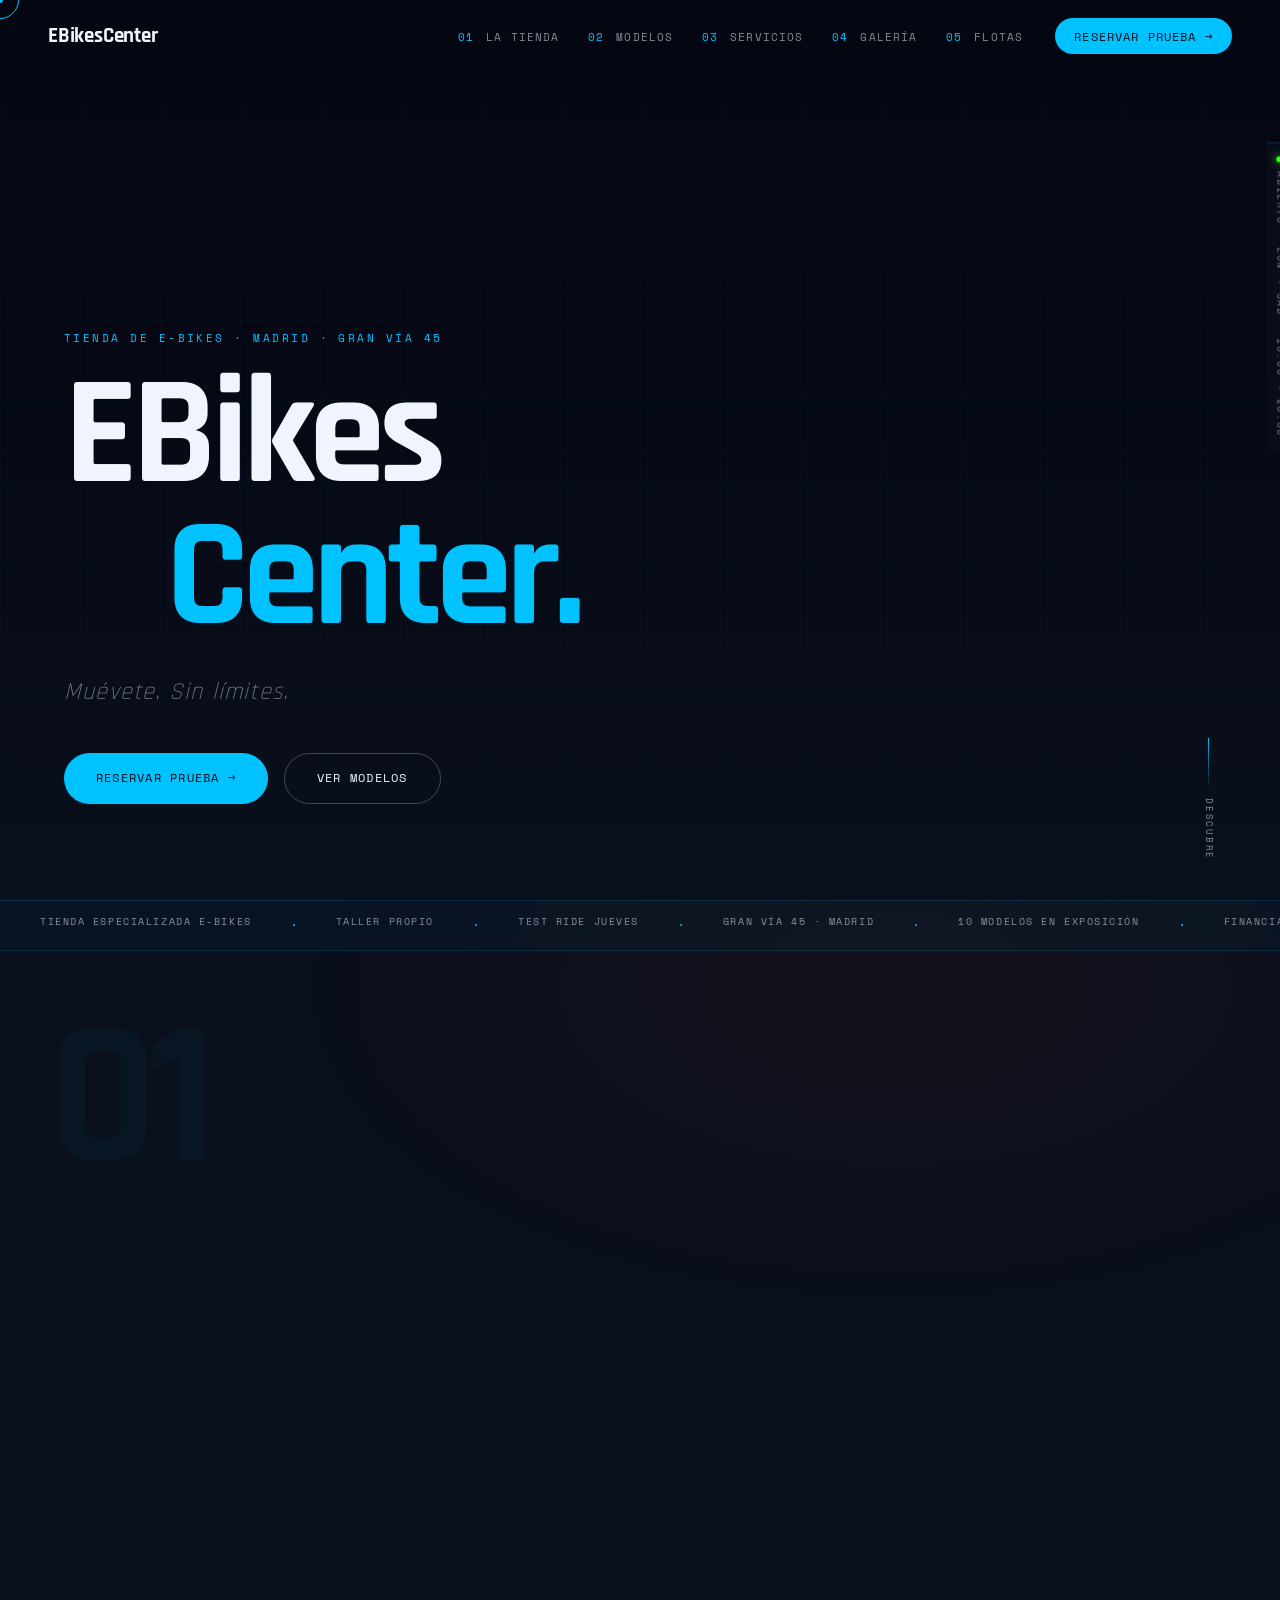
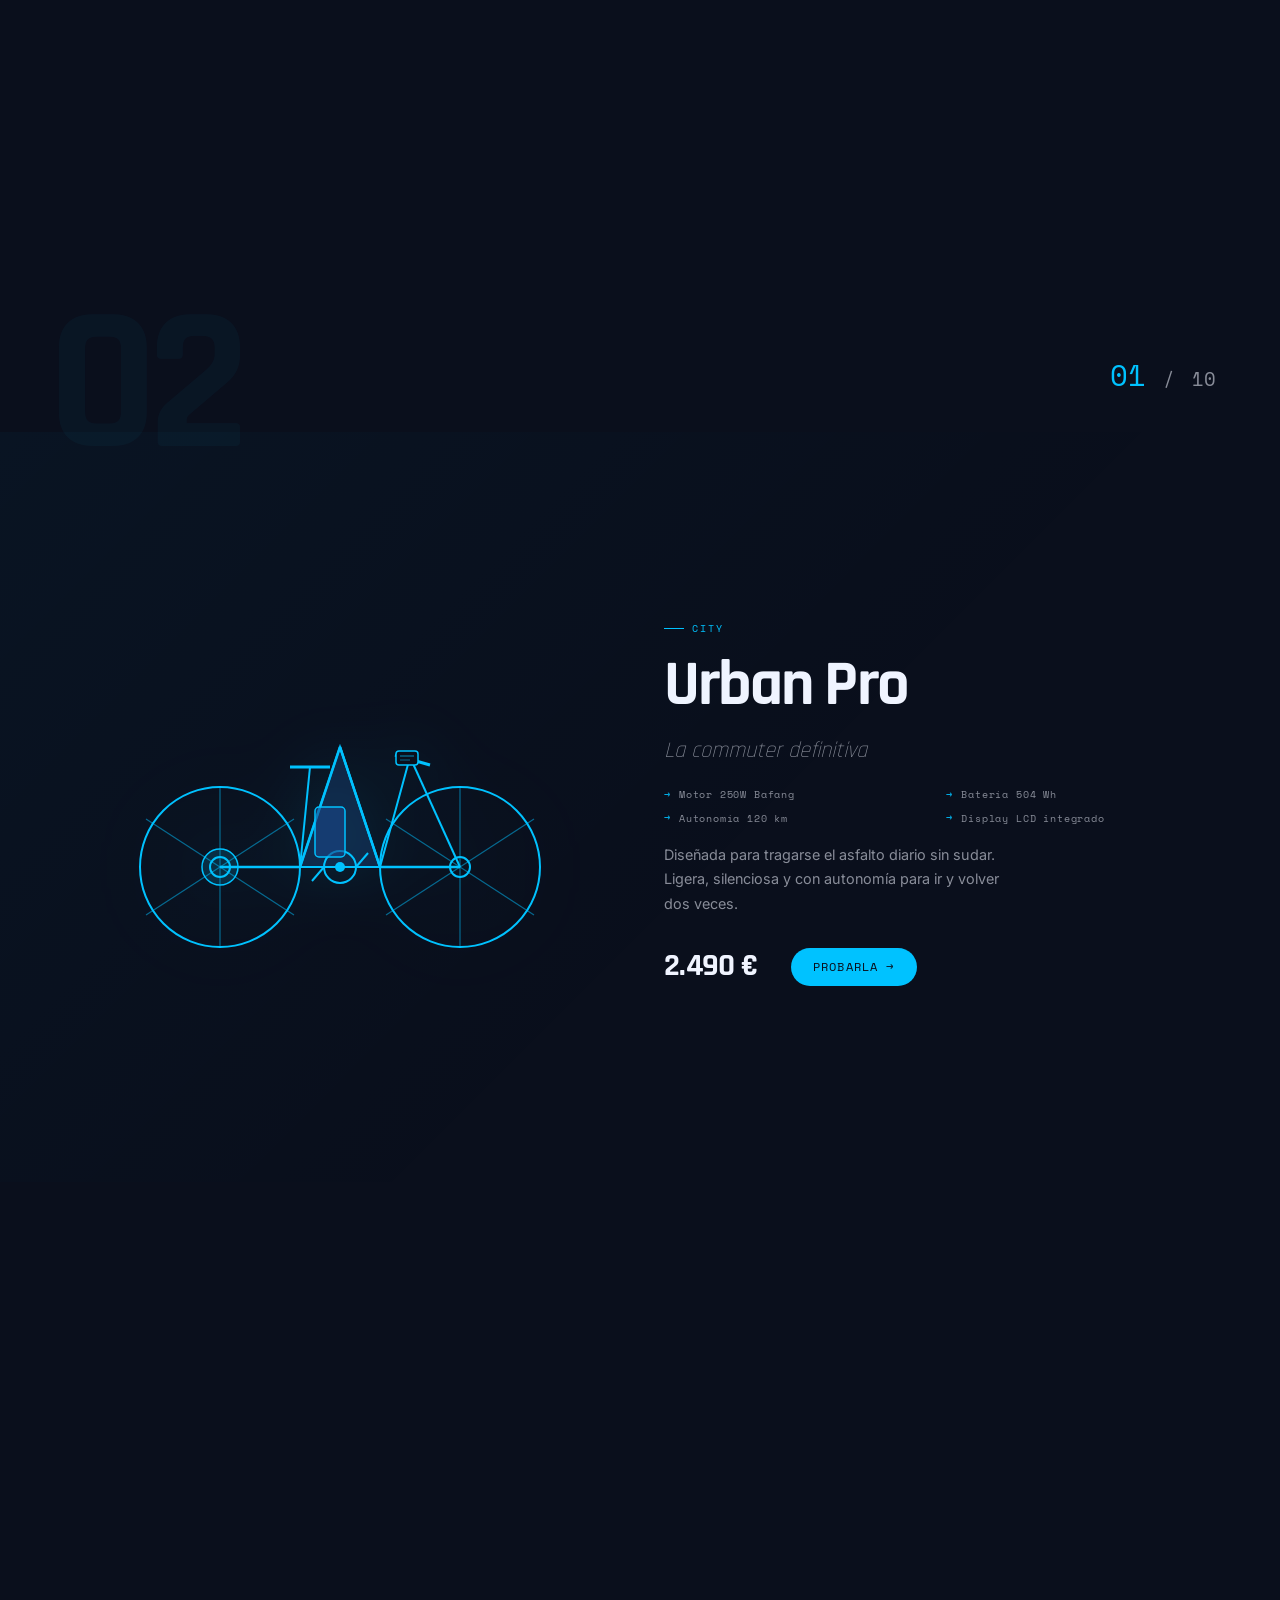
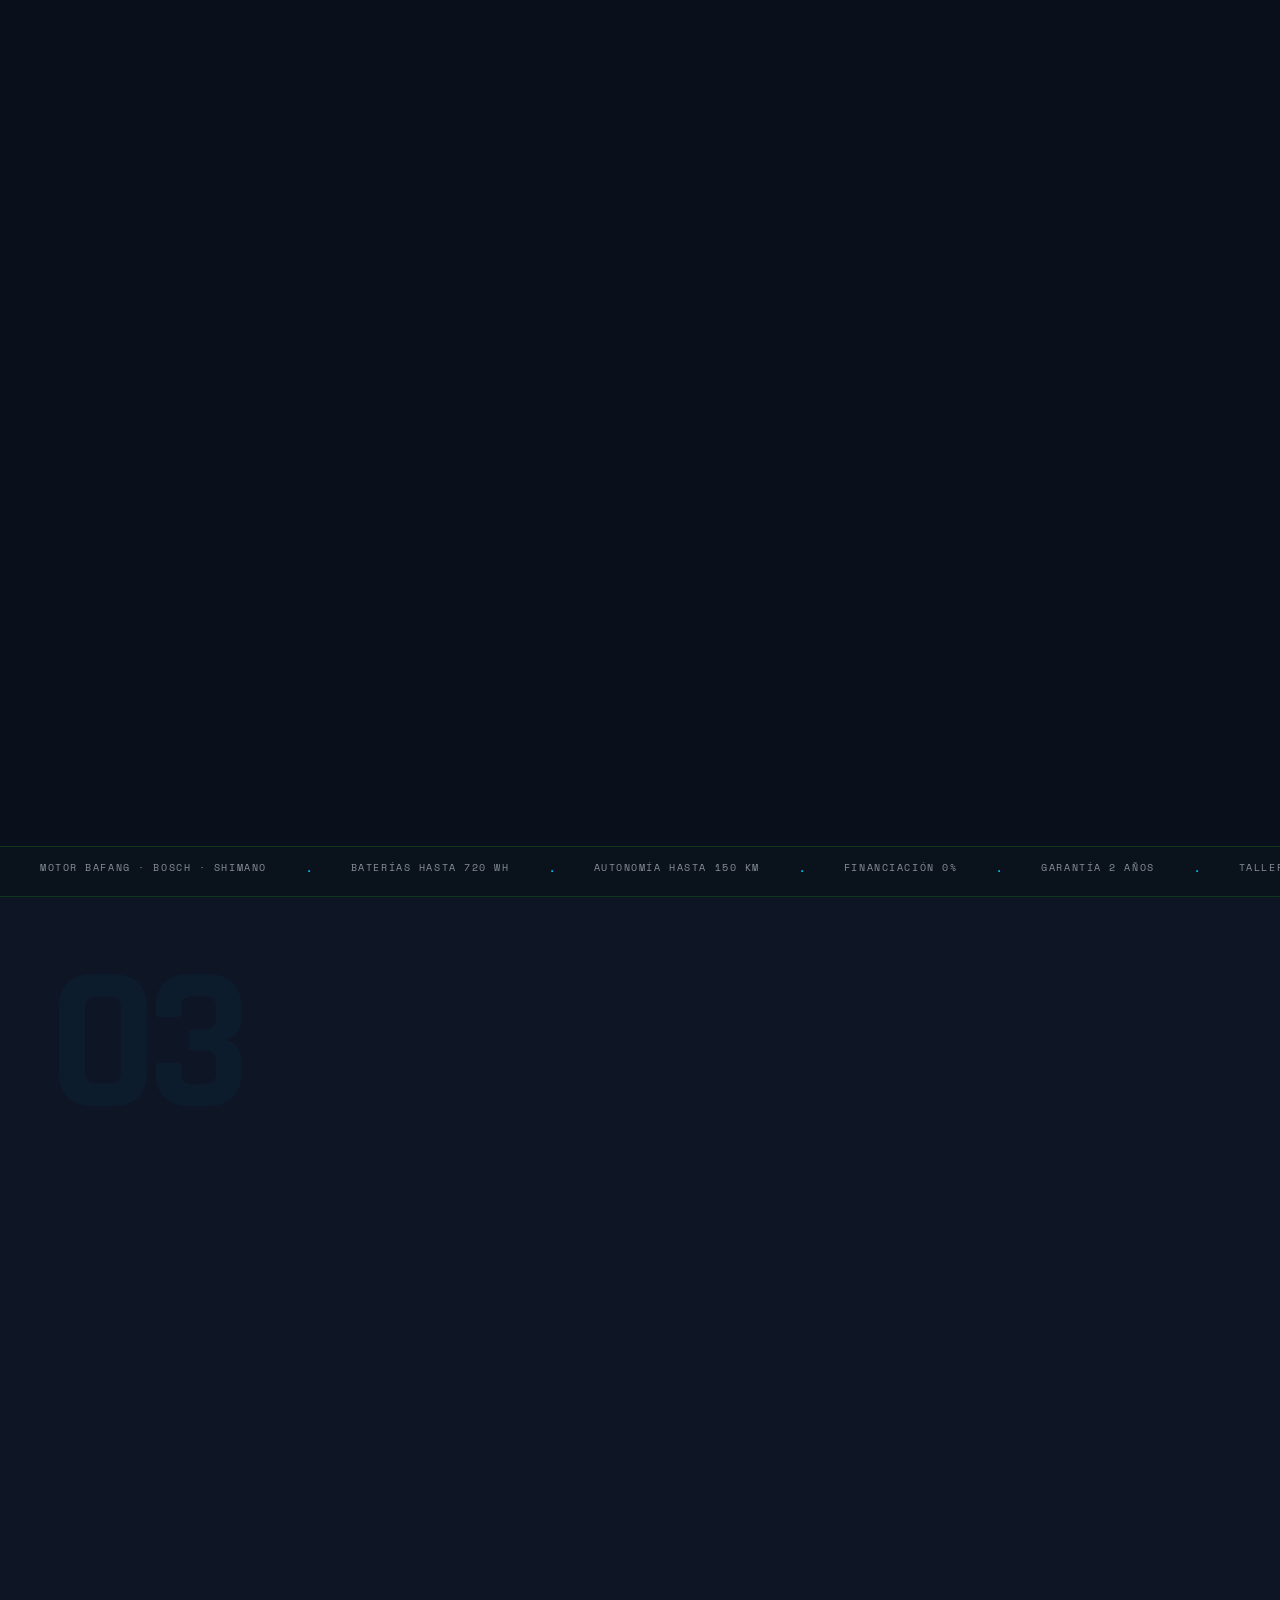
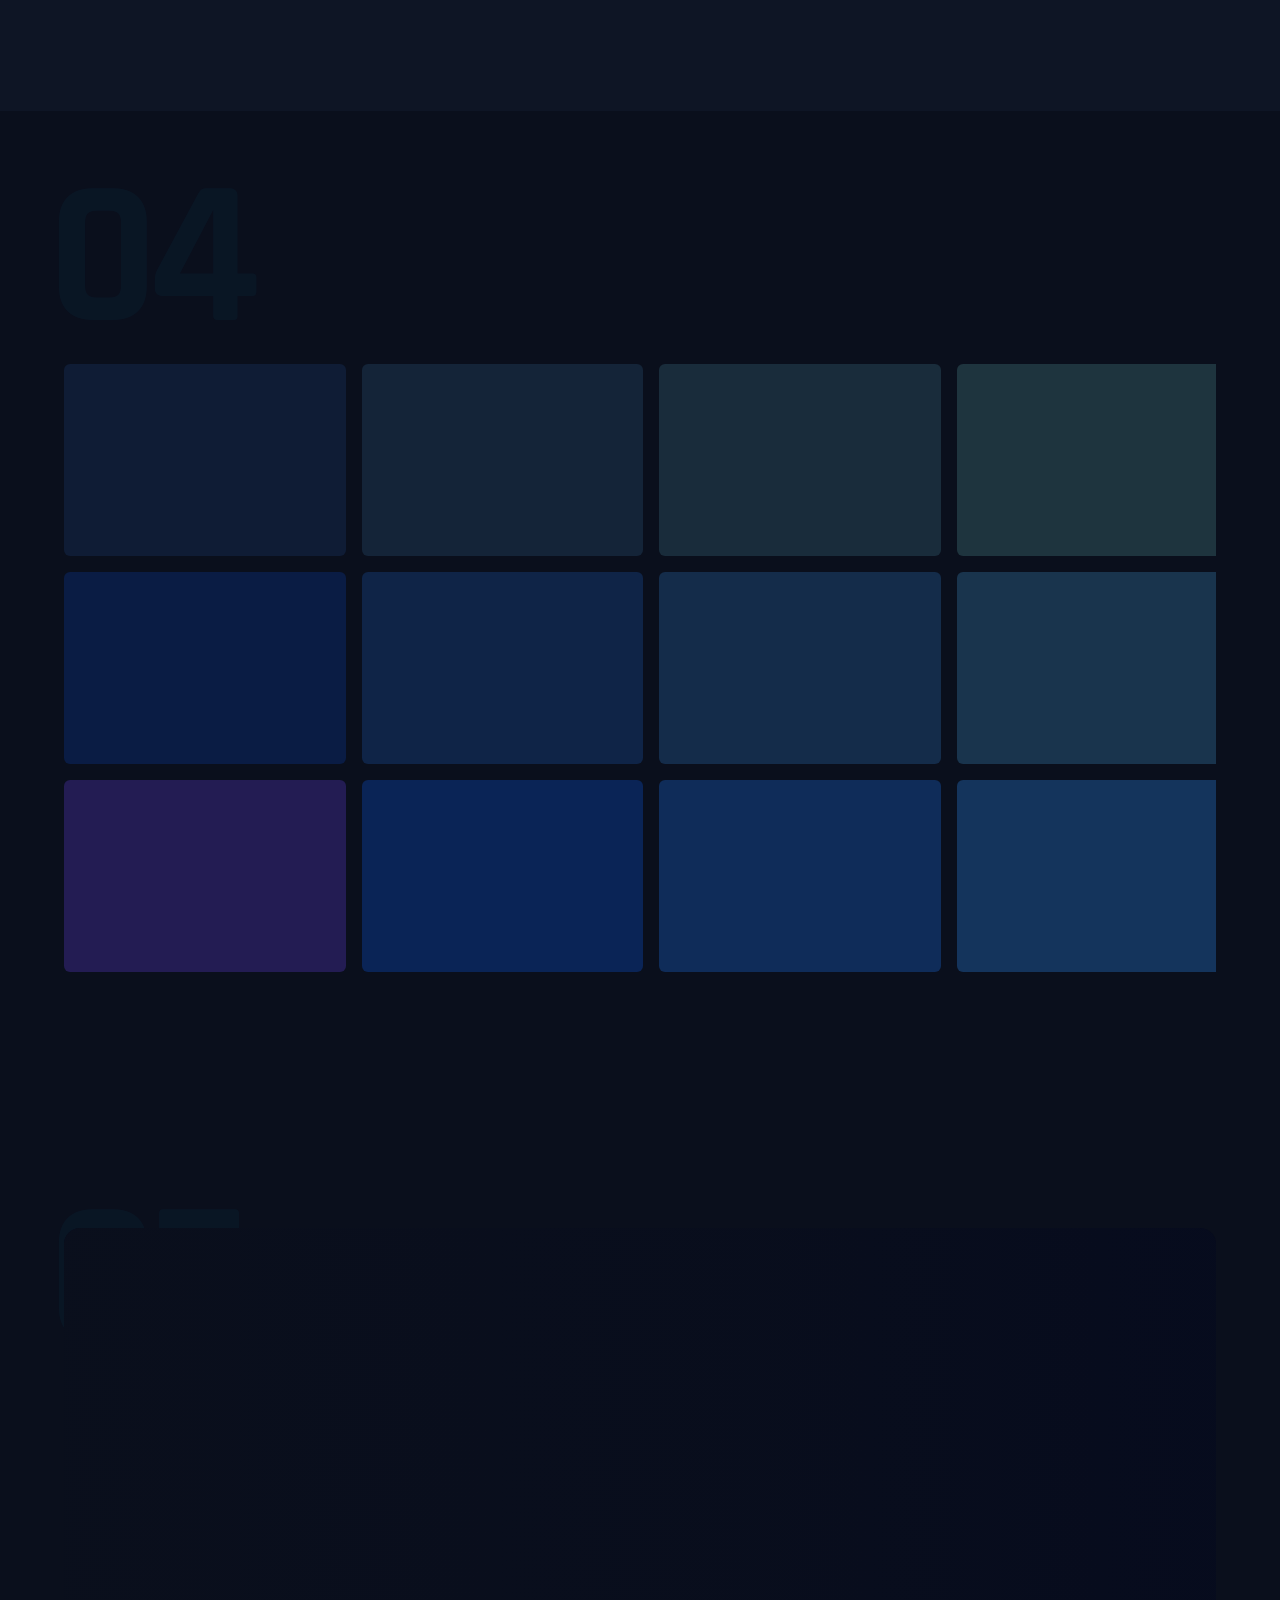
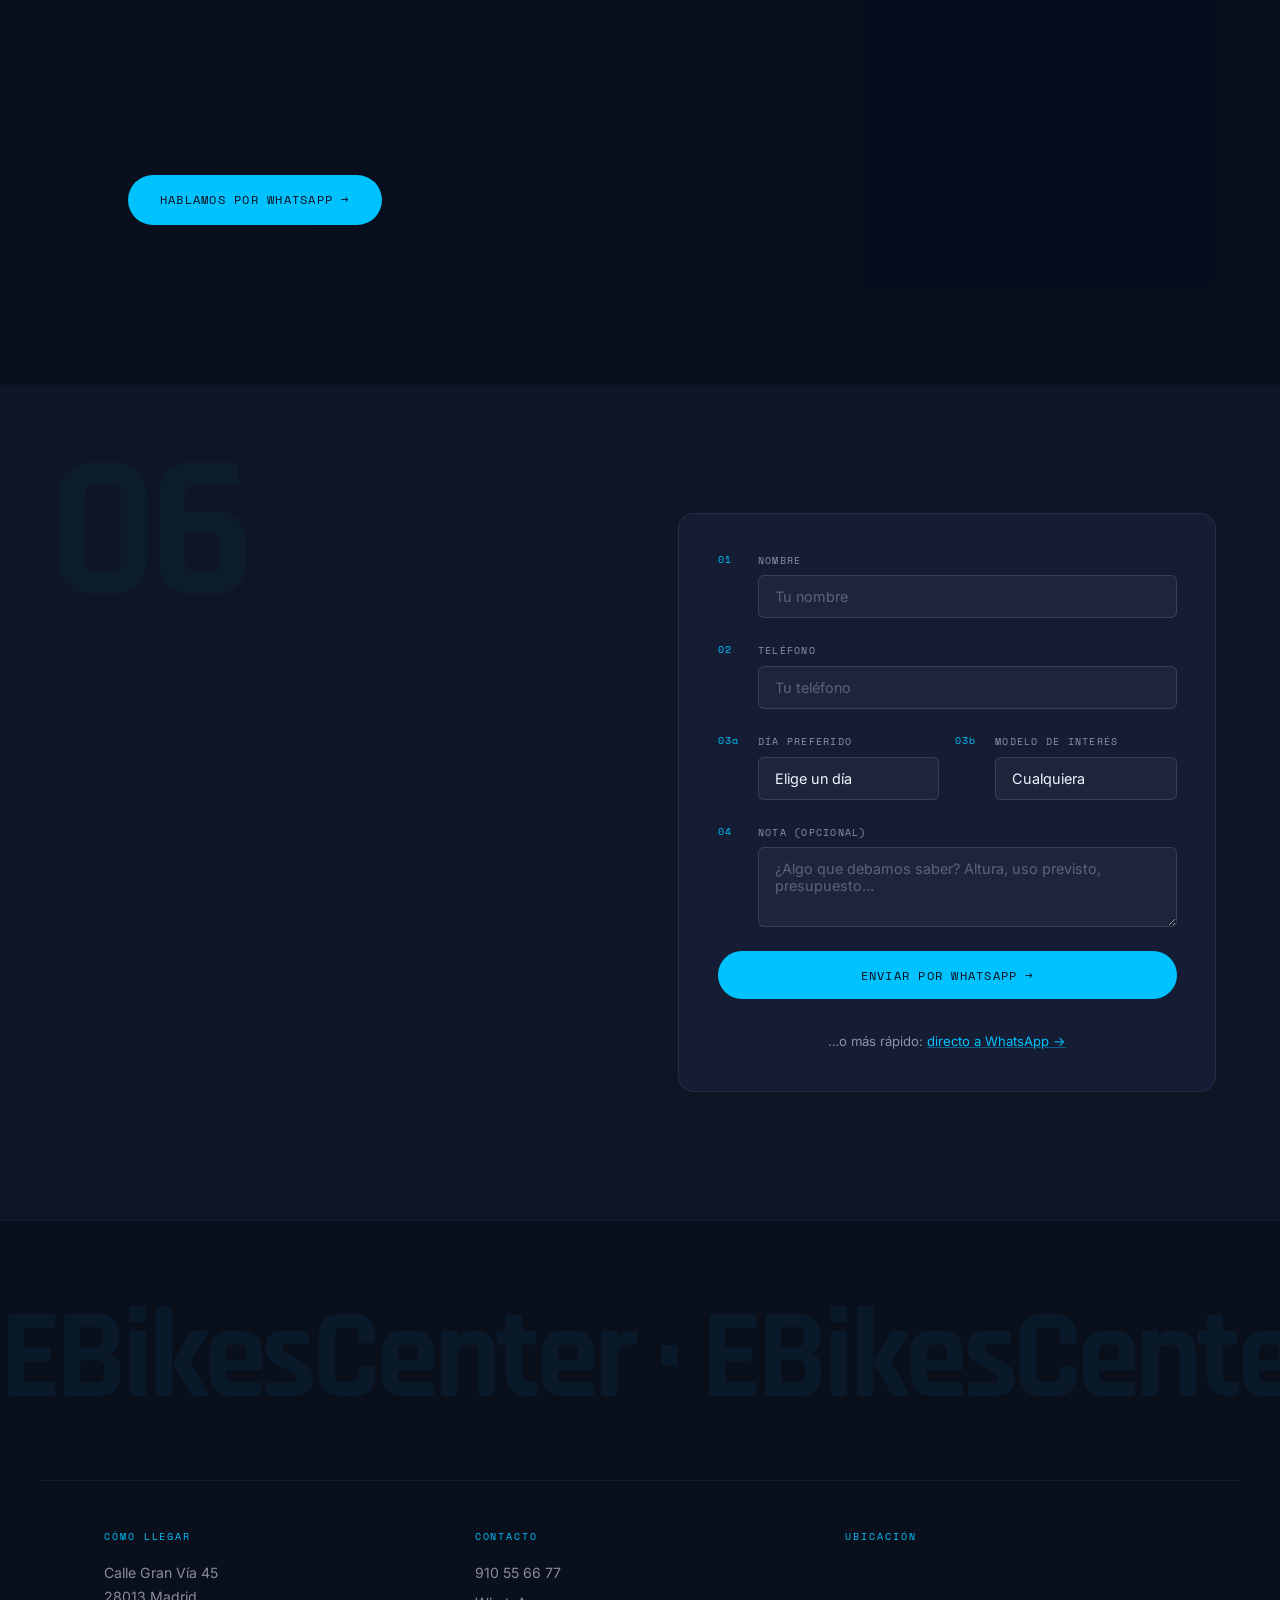
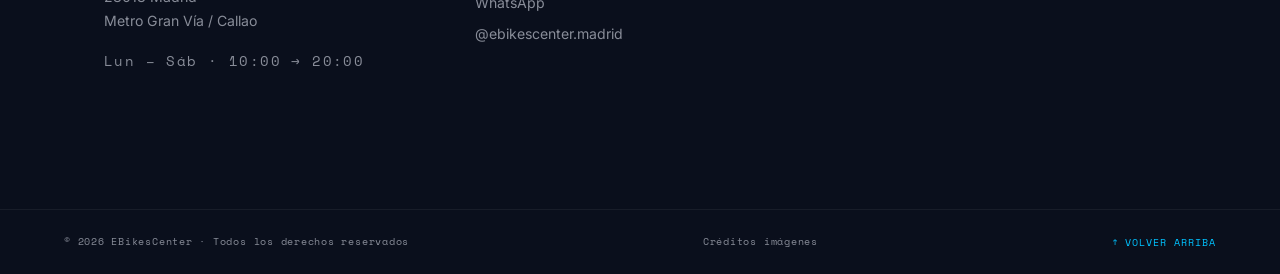
==== index.html @ 53e106db "feat: web completa EBikesCenter — tienda de bicicletas eléctricas Web estática single-page para tien" ====
<!DOCTYPE html>
<html lang="es">
<head>
  <meta charset="UTF-8" />
  <meta name="viewport" content="width=device-width, initial-scale=1.0" />
  <meta name="description" content="EBikesCenter — Tienda especializada en bicicletas eléctricas en Madrid. Venta, taller, prueba y asesoría. Gran Vía 45." />
  <meta name="theme-color" content="#0A0F1C" />
  <meta property="og:title" content="EBikesCenter — Muévete. Sin límites." />
  <meta property="og:description" content="Tienda especializada en bicicletas eléctricas en Madrid. Gama city, MTB, cargo, plegables y más." />
  <meta property="og:image" content="assets/img/og-image.webp" />
  <title>EBikesCenter — Muévete. Sin límites.</title>

  <!-- Google Fonts -->
  <link rel="preconnect" href="https://fonts.googleapis.com" />
  <link rel="preconnect" href="https://fonts.gstatic.com" crossorigin />
  <link href="https://fonts.googleapis.com/css2?family=Rajdhani:wght@300;400;500;600;700&family=Inter:wght@300;400;500;600&family=Space+Mono:ital,wght@0,400;0,700;1,400&display=swap" rel="stylesheet" />

  <!-- Styles -->
  <link rel="stylesheet" href="styles.css?v=20260613" />
</head>
<body>

  <!-- ═══════════════════════════════════════════════════════
       CURSOR PERSONALIZADO
  ════════════════════════════════════════════════════════ -->
  <div class="cursor" id="cursor" aria-hidden="true">
    <div class="cursor__ring"></div>
    <div class="cursor__dot"></div>
    <span class="cursor__label" id="cursorLabel"></span>
  </div>

  <!-- ═══════════════════════════════════════════════════════
       AURORA GLOBAL + GRAIN
  ════════════════════════════════════════════════════════ -->
  <div class="aurora" aria-hidden="true"></div>
  <div class="grain" aria-hidden="true"></div>

  <!-- ═══════════════════════════════════════════════════════
       SPLASH
  ════════════════════════════════════════════════════════ -->
  <div class="splash" id="splash" aria-hidden="true" role="status" aria-label="Cargando EBikesCenter">
    <div class="splash__inner">
      <div class="splash__logo">
        <span class="splash__char" style="--i:0">E</span><span
             class="splash__char" style="--i:1">B</span><span
             class="splash__char" style="--i:2">i</span><span
             class="splash__char" style="--i:3">k</span><span
             class="splash__char" style="--i:4">e</span><span
             class="splash__char" style="--i:5">s</span><span
             class="splash__char splash__char--accent" style="--i:6">C</span><span
             class="splash__char" style="--i:7">e</span><span
             class="splash__char" style="--i:8">n</span><span
             class="splash__char" style="--i:9">t</span><span
             class="splash__char" style="--i:10">e</span><span
             class="splash__char" style="--i:11">r</span>
      </div>
      <div class="splash__tagline">Muévete. Sin límites.</div>
      <div class="splash__bar"><div class="splash__progress" id="splashProgress"></div></div>
    </div>
  </div>

  <!-- ═══════════════════════════════════════════════════════
       MARCA LATERAL FIJA
  ════════════════════════════════════════════════════════ -->
  <aside class="side-brand" aria-label="Estado tienda">
    <span class="side-brand__dot" aria-hidden="true"></span>
    <span class="side-brand__text">ABIERTO · LUN → SÁB · 10:00 → 20:00</span>
  </aside>

  <!-- ═══════════════════════════════════════════════════════
       NAVEGACIÓN
  ════════════════════════════════════════════════════════ -->
  <nav class="nav" id="nav" role="navigation" aria-label="Navegación principal">
    <a class="nav__logo" href="#hero" data-cursor="inicio">EBikesCenter</a>
    <ul class="nav__links" role="list">
      <li><a href="#tienda"   class="nav__link" data-cursor="ver"><span class="nav__num">01</span> La Tienda</a></li>
      <li><a href="#modelos"  class="nav__link" data-cursor="ver"><span class="nav__num">02</span> Modelos</a></li>
      <li><a href="#servicios" class="nav__link" data-cursor="ver"><span class="nav__num">03</span> Servicios</a></li>
      <li><a href="#galeria"  class="nav__link" data-cursor="mirar"><span class="nav__num">04</span> Galería</a></li>
      <li><a href="#flotas"   class="nav__link" data-cursor="ver"><span class="nav__num">05</span> Flotas</a></li>
    </ul>
    <a class="nav__cta" href="#reserva" data-cursor="reservar">Reservar prueba →</a>
    <button class="nav__burger" id="navBurger" aria-label="Abrir menú" aria-expanded="false">
      <span></span><span></span><span></span>
    </button>
  </nav>

  <!-- Mobile menu overlay -->
  <div class="nav__overlay" id="navOverlay" aria-hidden="true">
    <ul role="list">
      <li><a href="#tienda"    data-cursor="ver" class="reveal" data-split><span class="nav__num">01</span> La Tienda</a></li>
      <li><a href="#modelos"   data-cursor="ver" class="reveal" data-split><span class="nav__num">02</span> Modelos</a></li>
      <li><a href="#servicios" data-cursor="ver" class="reveal" data-split><span class="nav__num">03</span> Servicios</a></li>
      <li><a href="#galeria"   data-cursor="mirar" class="reveal" data-split><span class="nav__num">04</span> Galería</a></li>
      <li><a href="#flotas"    data-cursor="ver" class="reveal" data-split><span class="nav__num">05</span> Flotas</a></li>
      <li><a href="#reserva"   data-cursor="reservar" class="nav__overlay-cta reveal" data-split>Reservar prueba →</a></li>
    </ul>
  </div>

  <main>

    <!-- ═══════════════════════════════════════════════════
         HERO
    ════════════════════════════════════════════════════ -->
    <section class="hero" id="hero" aria-label="Bienvenida EBikesCenter">
      <div class="hero__bg">
        <img src="assets/img/hero-bg.webp" alt="" role="presentation" loading="eager" />
        <div class="hero__veil"></div>
        <div class="hero__grid" aria-hidden="true"></div>
      </div>
      <div class="hero__content">
        <p class="hero__kicker">Tienda de e-bikes · Madrid · Gran Vía 45</p>
        <h1 class="hero__title">
          <span class="hero__title-line">EBikes</span>
          <span class="hero__title-line hero__title-line--offset">Center.</span>
        </h1>
        <p class="hero__tagline">Muévete. Sin límites.</p>
        <div class="hero__ctas">
          <a class="btn btn--primary" href="#reserva" data-cursor="reservar">
            Reservar prueba <span class="btn__arrow">→</span>
          </a>
          <a class="btn btn--ghost" href="#modelos" data-cursor="ver">Ver modelos</a>
        </div>
      </div>
      <div class="hero__scroll" aria-hidden="true">
        <span class="hero__scroll-line"></span>
        <span class="hero__scroll-label">Descubre</span>
      </div>
    </section>

    <!-- ═══════════════════════════════════════════════════
         MARQUEE 01
    ════════════════════════════════════════════════════ -->
    <div class="marquee-bar marquee-bar--top" aria-hidden="true">
      <div class="marquee-track" id="marqueeTop">
        <span class="marquee-item">Tienda especializada e-bikes</span>
        <span class="marquee-sep">·</span>
        <span class="marquee-item">Taller propio</span>
        <span class="marquee-sep">·</span>
        <span class="marquee-item">Test ride jueves</span>
        <span class="marquee-sep">·</span>
        <span class="marquee-item">Gran Vía 45 · Madrid</span>
        <span class="marquee-sep">·</span>
        <span class="marquee-item">10 modelos en exposición</span>
        <span class="marquee-sep">·</span>
        <span class="marquee-item">Financiación sin intereses</span>
        <span class="marquee-sep">·</span>
        <span class="marquee-item">Muévete. Sin límites.</span>
        <span class="marquee-sep">·</span>
      </div>
    </div>

    <!-- ═══════════════════════════════════════════════════
         SECCIÓN 01 — LA TIENDA
    ════════════════════════════════════════════════════ -->
    <section class="section section--tienda" id="tienda" aria-labelledby="tienda-title">
      <span class="section__watermark" aria-hidden="true">01</span>

      <div class="tienda__layout">
        <div class="tienda__media">
          <div class="tienda__collage">
            <figure class="tienda__img tienda__img--a reveal" data-split>
              <img src="assets/img/tienda-01.webp" alt="Interior de EBikesCenter" loading="lazy" />
              <figcaption class="tienda__tape">EST. 2020</figcaption>
            </figure>
            <figure class="tienda__img tienda__img--b reveal" data-split>
              <img src="assets/img/tienda-02.webp" alt="Exposición de bicicletas eléctricas" loading="lazy" />
            </figure>
            <figure class="tienda__img tienda__img--c reveal" data-split>
              <img src="assets/img/tienda-03.webp" alt="Taller de bicicletas eléctricas" loading="lazy" />
            </figure>
          </div>
        </div>

        <div class="tienda__editorial">
          <aside class="tienda__label reveal" data-split>
            <span class="label-tag">EST · 2020 · MAD</span>
          </aside>

          <h2 class="tienda__title reveal" data-split id="tienda-title">
            Una tienda para<br />
            <em>pedalear diferente.</em>
          </h2>

          <p class="tienda__lead reveal" data-split>
            Cinco años ayudando a madrileños a moverse de otra manera. No vendemos bicis: encontramos tu bici. La que encaja con tu ruta, tu cuerpo y tu ritmo.
          </p>

          <p class="tienda__body reveal" data-split>
            Taller propio, asesoría sin presión y un equipo que también sale a rodar. Cada modelo en exposición está probado por nosotros. Si no lo recomendaríamos a un amigo, no está en la tienda.
          </p>

          <dl class="tienda__defs reveal" data-split>
            <dt>Modelos en tienda</dt><dd>10 modelos + configuración a medida</dd>
            <dt>Apertura</dt><dd>Lunes a sábado</dd>
            <dt>Horario</dt><dd>10:00 → 20:00</dd>
            <dt>Test ride</dt><dd>Jueves sin cita previa · Resto, con reserva</dd>
            <dt>Financiación</dt><dd>Sin intereses hasta 24 meses</dd>
          </dl>
        </div>
      </div>
    </section>

    <!-- ═══════════════════════════════════════════════════
         SECCIÓN 02 — MODELOS (HORIZONTAL SCROLL)
    ════════════════════════════════════════════════════ -->
    <section class="section section--modelos" id="modelos" aria-labelledby="modelos-title">
      <div class="modelos__header">
        <span class="section__watermark" aria-hidden="true">02</span>
        <div class="modelos__header-inner">
          <h2 class="modelos__title reveal" data-split id="modelos-title">Nuestros modelos</h2>
          <div class="modelos__progress-bar" aria-live="polite">
            <span class="modelos__progress-current" id="bikeProgressCurrent">01</span>
            <span class="modelos__progress-sep">/</span>
            <span class="modelos__progress-total">10</span>
          </div>
        </div>
      </div>

      <!-- Horizontal scroll wrapper -->
      <div class="modelos__pin-wrapper" id="modelosPin">
        <div class="modelos__track" id="modelosTrack">

          <!-- Cards rendered by JS; fallback static for no-JS -->
          <article class="bike-card" data-bike="0" aria-label="Urban Pro — La commuter definitiva">
            <div class="bike-card__visual">
              <!-- SVG line-art: Urban Pro (City / Diamond) -->
              <svg class="bike-svg" viewBox="0 0 480 320" fill="none" xmlns="http://www.w3.org/2000/svg" aria-hidden="true">
                <!-- Rueda trasera -->
                <circle class="svg-stroke" cx="120" cy="220" r="80" stroke="#00C2FF" stroke-width="2"/>
                <circle class="svg-stroke" cx="120" cy="220" r="10" stroke="#00C2FF" stroke-width="2"/>
                <!-- Rayos traseros -->
                <line class="svg-stroke" x1="120" y1="140" x2="120" y2="220" stroke="#00C2FF" stroke-width="1.2" opacity=".5"/>
                <line class="svg-stroke" x1="46" y1="172" x2="120" y2="220" stroke="#00C2FF" stroke-width="1.2" opacity=".5"/>
                <line class="svg-stroke" x1="46" y1="268" x2="120" y2="220" stroke="#00C2FF" stroke-width="1.2" opacity=".5"/>
                <line class="svg-stroke" x1="120" y1="300" x2="120" y2="220" stroke="#00C2FF" stroke-width="1.2" opacity=".5"/>
                <line class="svg-stroke" x1="194" y1="268" x2="120" y2="220" stroke="#00C2FF" stroke-width="1.2" opacity=".5"/>
                <line class="svg-stroke" x1="194" y1="172" x2="120" y2="220" stroke="#00C2FF" stroke-width="1.2" opacity=".5"/>
                <!-- Rueda delantera -->
                <circle class="svg-stroke" cx="360" cy="220" r="80" stroke="#00C2FF" stroke-width="2"/>
                <circle class="svg-stroke" cx="360" cy="220" r="10" stroke="#00C2FF" stroke-width="2"/>
                <!-- Rayos delanteros -->
                <line class="svg-stroke" x1="360" y1="140" x2="360" y2="220" stroke="#00C2FF" stroke-width="1.2" opacity=".5"/>
                <line class="svg-stroke" x1="286" y1="172" x2="360" y2="220" stroke="#00C2FF" stroke-width="1.2" opacity=".5"/>
                <line class="svg-stroke" x1="286" y1="268" x2="360" y2="220" stroke="#00C2FF" stroke-width="1.2" opacity=".5"/>
                <line class="svg-stroke" x1="360" y1="300" x2="360" y2="220" stroke="#00C2FF" stroke-width="1.2" opacity=".5"/>
                <line class="svg-stroke" x1="434" y1="268" x2="360" y2="220" stroke="#00C2FF" stroke-width="1.2" opacity=".5"/>
                <line class="svg-stroke" x1="434" y1="172" x2="360" y2="220" stroke="#00C2FF" stroke-width="1.2" opacity=".5"/>
                <!-- Cuadro diamond -->
                <polygon class="svg-stroke svg-fill" points="200,220 240,100 280,220" fill="#1a4a8a" fill-opacity=".35" stroke="#00C2FF" stroke-width="2"/>
                <line class="svg-stroke" x1="120" y1="220" x2="200" y2="220" stroke="#00C2FF" stroke-width="2.5"/>
                <line class="svg-stroke" x1="200" y1="220" x2="240" y2="100" stroke="#00C2FF" stroke-width="2.5"/>
                <line class="svg-stroke" x1="240" y1="100" x2="280" y2="220" stroke="#00C2FF" stroke-width="2.5"/>
                <line class="svg-stroke" x1="280" y1="220" x2="360" y2="220" stroke="#00C2FF" stroke-width="2.5"/>
                <line class="svg-stroke" x1="280" y1="220" x2="240" y2="100" stroke="#00C2FF" stroke-width="2"/>
                <!-- Sillín -->
                <line class="svg-stroke" x1="200" y1="220" x2="210" y2="120" stroke="#00C2FF" stroke-width="2"/>
                <line class="svg-stroke" x1="190" y1="120" x2="230" y2="120" stroke="#00C2FF" stroke-width="3"/>
                <!-- Manillar -->
                <line class="svg-stroke" x1="280" y1="220" x2="310" y2="110" stroke="#00C2FF" stroke-width="2"/>
                <line class="svg-stroke" x1="295" y1="108" x2="330" y2="118" stroke="#00C2FF" stroke-width="3"/>
                <!-- Horquilla -->
                <line class="svg-stroke" x1="310" y1="110" x2="360" y2="220" stroke="#00C2FF" stroke-width="2"/>
                <!-- Pedalier -->
                <circle class="svg-stroke" cx="240" cy="220" r="16" stroke="#00C2FF" stroke-width="2"/>
                <circle class="svg-stroke" cx="240" cy="220" r="5" fill="#00C2FF"/>
                <line class="svg-stroke" x1="224" y1="220" x2="212" y2="234" stroke="#00C2FF" stroke-width="2"/>
                <line class="svg-stroke" x1="256" y1="220" x2="268" y2="206" stroke="#00C2FF" stroke-width="2"/>
                <!-- Motor (hub) trasero highlight -->
                <circle cx="120" cy="220" r="18" fill="#00C2FF" fill-opacity=".15" stroke="#00C2FF" stroke-width="1.5"/>
                <!-- Batería en cuadro -->
                <rect class="svg-stroke" x="215" y="160" width="30" height="50" rx="4" fill="#1a4a8a" fill-opacity=".6" stroke="#00C2FF" stroke-width="1.5"/>
                <!-- Display -->
                <rect class="svg-stroke" x="296" y="104" width="22" height="14" rx="3" fill="#0A0F1C" stroke="#00C2FF" stroke-width="1.5"/>
                <line x1="300" y1="109" x2="314" y2="109" stroke="#00C2FF" stroke-width="1" opacity=".7"/>
                <line x1="300" y1="113" x2="310" y2="113" stroke="#00C2FF" stroke-width="1" opacity=".5"/>
              </svg>
            </div>
            <div class="bike-card__info">
              <span class="bike-card__series">City</span>
              <h3 class="bike-card__name">Urban Pro</h3>
              <p class="bike-card__subtitle">La commuter definitiva</p>
              <ul class="bike-card__specs">
                <li>Motor 250W Bafang</li>
                <li>Batería 504 Wh</li>
                <li>Autonomía 120 km</li>
                <li>Display LCD integrado</li>
              </ul>
              <p class="bike-card__desc">Diseñada para tragarse el asfalto diario sin sudar. Ligera, silenciosa y con autonomía para ir y volver dos veces.</p>
              <div class="bike-card__footer">
                <span class="bike-card__price">2.490 €</span>
                <a class="bike-card__cta" href="#reserva" data-cursor="reservar">Probarla →</a>
              </div>
            </div>
          </article>

          <!-- JS inserts remaining 9 cards -->
          <div id="bikeCardsMount"></div>

        </div>
      </div>

      <!-- Marquee ingredientes inverso -->
      <div class="marquee-bar marquee-bar--specs" aria-hidden="true">
        <div class="marquee-track marquee-track--reverse" id="marqueeSpecs">
          <span class="marquee-item">Motor Bafang · Bosch · Shimano</span>
          <span class="marquee-sep">·</span>
          <span class="marquee-item">Baterías hasta 720 Wh</span>
          <span class="marquee-sep">·</span>
          <span class="marquee-item">Autonomía hasta 150 km</span>
          <span class="marquee-sep">·</span>
          <span class="marquee-item">Financiación 0%</span>
          <span class="marquee-sep">·</span>
          <span class="marquee-item">Garantía 2 años</span>
          <span class="marquee-sep">·</span>
          <span class="marquee-item">Taller propio</span>
          <span class="marquee-sep">·</span>
          <span class="marquee-item">Test ride disponible</span>
          <span class="marquee-sep">·</span>
        </div>
      </div>
    </section>

    <!-- ═══════════════════════════════════════════════════
         SECCIÓN 03 — SERVICIOS
    ════════════════════════════════════════════════════ -->
    <section class="section section--servicios" id="servicios" aria-labelledby="servicios-title">
      <span class="section__watermark" aria-hidden="true">03</span>
      <div class="section__inner">
        <header class="section__header">
          <span class="label-tag reveal" data-split>Qué hacemos</span>
          <h2 class="section__title reveal" data-split id="servicios-title">
            Mucho más<br /><em>que vender bicis.</em>
          </h2>
        </header>

        <div class="servicios__grid" id="serviciosGrid">
          <!-- Jueves -->
          <article class="servicio-card servicio-card--bike reveal" data-split aria-label="Test Ride — Jueves">
            <div class="servicio-card__icon">
              <svg viewBox="0 0 60 60" fill="none" xmlns="http://www.w3.org/2000/svg" aria-hidden="true">
                <circle cx="14" cy="42" r="10" stroke="#39FF14" stroke-width="2"/>
                <circle cx="46" cy="42" r="10" stroke="#39FF14" stroke-width="2"/>
                <path d="M24 42 L30 24 L36 42" stroke="#39FF14" stroke-width="2" fill="none"/>
                <line x1="14" y1="42" x2="24" y2="42" stroke="#39FF14" stroke-width="2"/>
                <line x1="36" y1="42" x2="46" y2="42" stroke="#39FF14" stroke-width="2"/>
                <line x1="30" y1="24" x2="38" y2="30" stroke="#39FF14" stroke-width="1.5" opacity=".6"/>
                <circle cx="30" cy="42" r="3" fill="#39FF14"/>
              </svg>
            </div>
            <span class="servicio-card__day">Jueves</span>
            <h3 class="servicio-card__name">Test Ride</h3>
            <p class="servicio-card__desc">Prueba sin compromiso. Llévate la que quieras a rodar por Gran Vía.</p>
            <div class="servicio-card__bar" style="background:#39FF14"></div>
          </article>

          <!-- Lun-Mié Taller -->
          <article class="servicio-card servicio-card--wrench reveal" data-split aria-label="Taller Express — Lunes a Miércoles">
            <div class="servicio-card__icon">
              <svg viewBox="0 0 60 60" fill="none" xmlns="http://www.w3.org/2000/svg" aria-hidden="true">
                <path d="M38 10 C44 14 46 22 42 28 L18 52 C16 54 13 54 11 52 C9 50 9 47 11 45 L35 21 C41 17 43 12 38 10Z" stroke="#00C2FF" stroke-width="2" fill="none"/>
                <circle cx="14" cy="48" r="3" fill="#00C2FF"/>
                <line x1="30" y1="14" x2="44" y2="28" stroke="#00C2FF" stroke-width="1.5" opacity=".5"/>
                <!-- lightning bolt on tool -->
                <path d="M43 8 L40 16 L44 16 L41 24" stroke="#00C2FF" stroke-width="1.5" fill="none" opacity=".7"/>
              </svg>
            </div>
            <span class="servicio-card__day">Lun – Mié</span>
            <h3 class="servicio-card__name">Taller Express</h3>
            <p class="servicio-card__desc">Revisión completa en 24 horas. Recogida y entrega en Madrid centro.</p>
            <div class="servicio-card__bar" style="background:#00C2FF"></div>
          </article>

          <!-- Viernes Asesoría -->
          <article class="servicio-card servicio-card--chat reveal" data-split aria-label="Asesoría — Viernes">
            <div class="servicio-card__icon">
              <svg viewBox="0 0 60 60" fill="none" xmlns="http://www.w3.org/2000/svg" aria-hidden="true">
                <rect x="8" y="10" width="36" height="28" rx="5" stroke="#FF6B00" stroke-width="2"/>
                <path d="M12 46 L8 38 L20 38Z" fill="#FF6B00" fill-opacity=".6" stroke="#FF6B00" stroke-width="1.5"/>
                <line x1="16" y1="22" x2="36" y2="22" stroke="#FF6B00" stroke-width="2"/>
                <line x1="16" y1="29" x2="30" y2="29" stroke="#FF6B00" stroke-width="2" opacity=".6"/>
                <!-- bolt -->
                <path d="M46 12 L43 20 L47 20 L44 28" stroke="#FF6B00" stroke-width="1.5" fill="none"/>
              </svg>
            </div>
            <span class="servicio-card__day">Viernes</span>
            <h3 class="servicio-card__name">Asesoría</h3>
            <p class="servicio-card__desc">Te ayudamos a elegir la bici de tu vida. Sin presión, con criterio.</p>
            <div class="servicio-card__bar" style="background:#FF6B00"></div>
          </article>

          <!-- Sábado Ruta -->
          <article class="servicio-card servicio-card--map reveal" data-split aria-label="Ruta Grupal — Sábado">
            <div class="servicio-card__icon">
              <svg viewBox="0 0 60 60" fill="none" xmlns="http://www.w3.org/2000/svg" aria-hidden="true">
                <path d="M30 8 C22 8 14 16 14 26 C14 38 30 52 30 52 C30 52 46 38 46 26 C46 16 38 8 30 8Z" stroke="#00C2FF" stroke-width="2" fill="none"/>
                <circle cx="30" cy="26" r="7" stroke="#00C2FF" stroke-width="2"/>
                <circle cx="30" cy="26" r="2" fill="#00C2FF"/>
                <!-- route line -->
                <path d="M8 50 Q20 44 30 48 Q40 52 52 46" stroke="#00C2FF" stroke-width="1.5" stroke-dasharray="3 3" opacity=".5"/>
              </svg>
            </div>
            <span class="servicio-card__day">Sábado</span>
            <h3 class="servicio-card__name">Ruta Grupal</h3>
            <p class="servicio-card__desc">Salida con la comunidad. 10:00 desde la tienda. Todos los niveles.</p>
            <div class="servicio-card__bar" style="background:#00C2FF"></div>
          </article>
        </div>
      </div>
    </section>

    <!-- ═══════════════════════════════════════════════════
         SECCIÓN 04 — GALERÍA
    ════════════════════════════════════════════════════ -->
    <section class="section section--galeria" id="galeria" aria-labelledby="galeria-title">
      <span class="section__watermark" aria-hidden="true">04</span>
      <div class="galeria__header">
        <span class="label-tag reveal" data-split>Imágenes</span>
        <h2 class="section__title reveal" data-split id="galeria-title">Así se ve <em>la electricidad.</em></h2>
      </div>

      <div class="galeria__lanes">
        <!-- Carril 1: rápido -->
        <div class="galeria__lane" aria-label="Galería carril 1">
          <div class="galeria__inner galeria__inner--fast" id="galLane1">
            <figure class="galeria__fig"><img src="assets/img/gallery-01.webp" alt="Bicicleta eléctrica urbana en movimiento" loading="lazy" /></figure>
            <figure class="galeria__fig"><img src="assets/img/gallery-02.webp" alt="Detalle motor e-bike" loading="lazy" /></figure>
            <figure class="galeria__fig"><img src="assets/img/gallery-03.webp" alt="Ruta en bicicleta eléctrica de montaña" loading="lazy" /></figure>
            <figure class="galeria__fig"><img src="assets/img/gallery-04.webp" alt="Batería de bicicleta eléctrica" loading="lazy" /></figure>
            <figure class="galeria__fig"><img src="assets/img/gallery-05.webp" alt="Taller de reparación e-bikes" loading="lazy" /></figure>
          </div>
        </div>
        <!-- Carril 2: lento -->
        <div class="galeria__lane" aria-label="Galería carril 2">
          <div class="galeria__inner galeria__inner--slow" id="galLane2">
            <figure class="galeria__fig"><img src="assets/img/gallery-06.webp" alt="Ciclista urbano con e-bike" loading="lazy" /></figure>
            <figure class="galeria__fig"><img src="assets/img/gallery-07.webp" alt="Cargo bike cargada en ciudad" loading="lazy" /></figure>
            <figure class="galeria__fig"><img src="assets/img/gallery-08.webp" alt="Display digital bicicleta eléctrica" loading="lazy" /></figure>
            <figure class="galeria__fig"><img src="assets/img/gallery-09.webp" alt="Grupo de ciclistas en ruta eléctrica" loading="lazy" /></figure>
            <figure class="galeria__fig"><img src="assets/img/gallery-10.webp" alt="Bicicleta plegable eléctrica" loading="lazy" /></figure>
          </div>
        </div>
        <!-- Carril 3: inverso -->
        <div class="galeria__lane" aria-label="Galería carril 3">
          <div class="galeria__inner galeria__inner--reverse" id="galLane3">
            <figure class="galeria__fig"><img src="assets/img/gallery-11.webp" alt="Freno hidráulico e-bike MTB" loading="lazy" /></figure>
            <figure class="galeria__fig"><img src="assets/img/gallery-12.webp" alt="Rueda trasera con motor integrado" loading="lazy" /></figure>
            <figure class="galeria__fig"><img src="assets/img/gallery-13.webp" alt="Interior tienda EBikesCenter" loading="lazy" /></figure>
            <figure class="galeria__fig"><img src="assets/img/gallery-14.webp" alt="Bicicleta eléctrica de carretera" loading="lazy" /></figure>
            <figure class="galeria__fig"><img src="assets/img/gallery-15.webp" alt="Test ride en carril bici Madrid" loading="lazy" /></figure>
            <figure class="galeria__fig"><img src="assets/img/gallery-16.webp" alt="Detalle manillar con display GPS" loading="lazy" /></figure>
          </div>
        </div>
      </div>
    </section>

    <!-- ═══════════════════════════════════════════════════
         SECCIÓN 05 — FLOTAS & EMPRESAS
    ════════════════════════════════════════════════════ -->
    <section class="section section--flotas" id="flotas" aria-labelledby="flotas-title">
      <span class="section__watermark" aria-hidden="true">05</span>
      <div class="flotas__card" id="flotasCard">
        <div class="flotas__bg">
          <img src="assets/img/flotas-bg.webp" alt="" role="presentation" loading="lazy" />
          <div class="flotas__veil"></div>
        </div>
        <div class="flotas__content">
          <span class="label-tag reveal" data-split>Flotas &amp; Empresas</span>
          <h2 class="flotas__title reveal" data-split id="flotas-title">
            Electrifica<br /><em>tu flota.</em>
          </h2>
          <p class="flotas__copy reveal" data-split>
            Reparto urbano, equipo comercial, empresa con política de movilidad sostenible. Suministramos, mantenemos y gestionamos flotas de e-bikes para empresas de cualquier tamaño. Desde 5 unidades.
          </p>
          <ul class="flotas__list reveal" data-split>
            <li>Venta y leasing de flotas</li>
            <li>Mantenimiento preventivo incluido</li>
            <li>Seguro y gestión centralizada</li>
            <li>Personalización con branding de tu empresa</li>
          </ul>
          <a class="btn btn--primary" href="https://wa.me/34910556677?text=Hola%2C%20me%20interesa%20información%20sobre%20flotas%20de%20e-bikes%20para%20mi%20empresa."
             target="_blank" rel="noopener noreferrer" data-cursor="WhatsApp">
            Hablamos por WhatsApp →
          </a>
        </div>
      </div>
    </section>

    <!-- ═══════════════════════════════════════════════════
         SECCIÓN 06 — RESERVA TEST RIDE
    ════════════════════════════════════════════════════ -->
    <section class="section section--reserva" id="reserva" aria-labelledby="reserva-title">
      <span class="section__watermark" aria-hidden="true">06</span>
      <div class="section__inner reserva__layout">

        <div class="reserva__editorial">
          <span class="label-tag reveal" data-split>Reservar prueba</span>
          <h2 class="reserva__title reveal" data-split id="reserva-title">
            Pruébala.<br /><em>Luego decide.</em>
          </h2>
          <p class="reserva__lead reveal" data-split>
            Rellena el formulario y te confirmamos por WhatsApp. Test rides disponibles cualquier día con cita previa; los jueves sin reserva.
          </p>
          <div class="reserva__info reveal" data-split>
            <div class="reserva__info-item">
              <span class="reserva__info-label">Tel.</span>
              <a href="tel:+34910556677" data-cursor="leer">910 55 66 77</a>
            </div>
            <div class="reserva__info-item">
              <span class="reserva__info-label">WhatsApp</span>
              <a href="https://wa.me/34910556677" target="_blank" rel="noopener noreferrer" data-cursor="WhatsApp">+34 910 55 66 77</a>
            </div>
            <div class="reserva__info-item">
              <span class="reserva__info-label">Instagram</span>
              <a href="https://instagram.com/ebikescenter.madrid" target="_blank" rel="noopener noreferrer" data-cursor="mirar">@ebikescenter.madrid</a>
            </div>
            <div class="reserva__info-item">
              <span class="reserva__info-label">Dirección</span>
              <address>Calle Gran Vía 45, Madrid<br />Metro Gran Vía / Callao</address>
            </div>
            <div class="reserva__info-item">
              <span class="reserva__info-label">Horario</span>
              <span>Lun – Sáb · 10:00 → 20:00</span>
            </div>
          </div>
        </div>

        <div class="reserva__form-wrap">
          <form class="reserva__form" id="reservaForm" novalidate aria-label="Formulario de reserva de test ride">
            <div class="form-field">
              <span class="form-field__num">01</span>
              <label for="f-nombre">Nombre</label>
              <input type="text" id="f-nombre" name="nombre" placeholder="Tu nombre" autocomplete="given-name" required />
            </div>
            <div class="form-field">
              <span class="form-field__num">02</span>
              <label for="f-telefono">Teléfono</label>
              <input type="tel" id="f-telefono" name="telefono" placeholder="Tu teléfono" autocomplete="tel" required />
            </div>
            <div class="form-field form-field--split">
              <div>
                <span class="form-field__num">03a</span>
                <label for="f-dia">Día preferido</label>
                <select id="f-dia" name="dia" required>
                  <option value="">Elige un día</option>
                  <option value="Lunes">Lunes</option>
                  <option value="Martes">Martes</option>
                  <option value="Miércoles">Miércoles</option>
                  <option value="Jueves (sin cita)">Jueves (sin cita)</option>
                  <option value="Viernes">Viernes</option>
                  <option value="Sábado">Sábado</option>
                </select>
              </div>
              <div>
                <span class="form-field__num">03b</span>
                <label for="f-modelo">Modelo de interés</label>
                <select id="f-modelo" name="modelo">
                  <option value="">Cualquiera</option>
                  <option value="Urban Pro">Urban Pro (City)</option>
                  <option value="Trail X">Trail X (MTB)</option>
                  <option value="Cargo S">Cargo S (Cargo)</option>
                  <option value="Fold Mini">Fold Mini (Plegable)</option>
                  <option value="Speed 45">Speed 45 (Speed)</option>
                  <option value="Gravel E">Gravel E (Gravel)</option>
                  <option value="Comfort Plus">Comfort Plus (Touring)</option>
                  <option value="Kids Power">Kids Power (Junior)</option>
                  <option value="Trekking Pro">Trekking Pro (Trekking)</option>
                  <option value="Road Race">Road Race (Racing)</option>
                </select>
              </div>
            </div>
            <div class="form-field">
              <span class="form-field__num">04</span>
              <label for="f-nota">Nota (opcional)</label>
              <textarea id="f-nota" name="nota" placeholder="¿Algo que debamos saber? Altura, uso previsto, presupuesto…" rows="3"></textarea>
            </div>
            <button type="submit" class="btn btn--primary btn--full" data-cursor="enviar">
              Enviar por WhatsApp <span class="btn__arrow">→</span>
            </button>
            <p class="reserva__alt">
              …o más rápido:
              <a href="https://wa.me/34910556677?text=Hola%2C%20quiero%20reservar%20un%20test%20ride%20en%20EBikesCenter." target="_blank" rel="noopener noreferrer" data-cursor="WhatsApp">
                directo a WhatsApp →
              </a>
            </p>
          </form>
        </div>

      </div>
    </section>

  </main>

  <!-- ═══════════════════════════════════════════════════════
       FOOTER
  ════════════════════════════════════════════════════════ -->
  <footer class="footer" id="footer">
    <!-- Display título repetido -->
    <div class="footer__marquee" aria-hidden="true">
      <span>EBikesCenter · EBikesCenter · EBikesCenter · EBikesCenter · EBikesCenter · EBikesCenter ·</span>
    </div>

    <div class="footer__grid">
      <div class="footer__col">
        <span class="footer__col-label">Cómo llegar</span>
        <address>
          Calle Gran Vía 45<br />
          28013 Madrid<br />
          Metro Gran Vía / Callao
        </address>
        <p class="footer__hours">Lun – Sáb · 10:00 → 20:00</p>
      </div>

      <div class="footer__col">
        <span class="footer__col-label">Contacto</span>
        <ul role="list">
          <li><a href="tel:+34910556677" data-cursor="leer">910 55 66 77</a></li>
          <li><a href="https://wa.me/34910556677" target="_blank" rel="noopener noreferrer" data-cursor="WhatsApp">WhatsApp</a></li>
          <li><a href="https://instagram.com/ebikescenter.madrid" target="_blank" rel="noopener noreferrer" data-cursor="mirar">@ebikescenter.madrid</a></li>
        </ul>
      </div>

      <div class="footer__col footer__col--map">
        <span class="footer__col-label">Ubicación</span>
        <div class="footer__map-wrap">
          <iframe
            src="https://www.google.com/maps/embed?pb=!1m18!1m12!1m3!1d3037.6!2d-3.703!3d40.4200!2m3!1f0!2f0!3f0!3m2!1i1024!2i768!4f13.1!3m3!1m2!1s0x0%3A0x0!2zNDDCsDI1JzEyLjAiTiAzwrA0MicxMC44Ilc!5e0!3m2!1ses!2ses!4v1700000000000"
            width="100%" height="200" style="border:0;" allowfullscreen="" loading="lazy"
            referrerpolicy="no-referrer-when-downgrade"
            title="Mapa EBikesCenter Gran Vía 45 Madrid">
          </iframe>
        </div>
      </div>
    </div>

    <div class="footer__legal">
      <span>© 2026 EBikesCenter · Todos los derechos reservados</span>
      <a href="assets/credits.json" target="_blank" rel="noopener noreferrer">Créditos imágenes</a>
      <button class="footer__top" onclick="window.scrollTo({top:0,behavior:'smooth'})" data-cursor="arriba">↑ Volver arriba</button>
    </div>
  </footer>

  <!-- Scripts -->
  <script src="lib/gsap.min.js?v=20260613" defer></script>
  <script src="lib/ScrollTrigger.min.js?v=20260613" defer></script>
  <script src="lib/manifest.js?v=20260613" defer></script>
  <script src="main.js?v=20260613" defer></script>

</body>
</html>
---- styles.css ----
/* ═══════════════════════════════════════════════════════════════
   EBIKESCENTER — ESTILOS PRINCIPALES
   Paleta: #0A0F1C (fondo) · #00C2FF (eléctrico) · #39FF14 (neón)
           #FF6B00 (energía) · #F0F4FF (blanco)
   Tipografías: Rajdhani (display) · Inter (body) · Space Mono (labels)
════════════════════════════════════════════════════════════════ */

/* ── RESET & TOKENS ──────────────────────────────────────── */
*, *::before, *::after { box-sizing: border-box; margin: 0; padding: 0; }

:root {
  --bg:        #0A0F1C;
  --bg2:       #0E1525;
  --bg3:       #141d33;
  --blue:      #00C2FF;
  --green:     #39FF14;
  --orange:    #FF6B00;
  --white:     #F0F4FF;
  --white-dim: rgba(240,244,255,.55);
  --white-faint:rgba(240,244,255,.15);

  --font-display: 'Rajdhani', sans-serif;
  --font-body:    'Inter', sans-serif;
  --font-mono:    'Space Mono', monospace;

  --nav-h:     72px;
  --r:         6px;
  --r-lg:      16px;

  --ease-out-expo: cubic-bezier(0.16,1,0.3,1);
  --ease-in-out:   cubic-bezier(0.83,0,0.17,1);
}

html {
  scroll-behavior: smooth;
  scroll-padding-top: calc(var(--nav-h) + 8px);
}

body {
  background: var(--bg);
  color: var(--white);
  font-family: var(--font-body);
  font-size: clamp(15px, 1.1vw, 17px);
  line-height: 1.65;
  overflow-x: hidden;
  cursor: none;
}

img { display: block; max-width: 100%; }
a { color: inherit; text-decoration: none; }
ul, ol { list-style: none; }
address { font-style: normal; }
button { font-family: inherit; cursor: none; border: none; background: none; }

/* ── CURSOR PERSONALIZADO ─────────────────────────────────── */
.cursor {
  position: fixed;
  top: 0; left: 0;
  pointer-events: none;
  z-index: 9999;
  will-change: transform;
}
.cursor__ring {
  position: absolute;
  width: 38px; height: 38px;
  border: 1.5px solid var(--blue);
  border-radius: 50%;
  transform: translate(-50%, -50%);
  transition: width .25s var(--ease-out-expo),
              height .25s var(--ease-out-expo),
              border-color .2s ease,
              opacity .2s ease;
}
.cursor__dot {
  position: absolute;
  width: 6px; height: 6px;
  background: var(--blue);
  border-radius: 50%;
  transform: translate(-50%, -50%);
  transition: transform .15s ease, background .2s ease;
}
.cursor__label {
  position: absolute;
  left: 22px; top: -8px;
  font-family: var(--font-mono);
  font-size: 10px;
  letter-spacing: .08em;
  text-transform: uppercase;
  color: var(--blue);
  white-space: nowrap;
  opacity: 0;
  transition: opacity .2s ease;
}
body:has(a:hover) .cursor__ring,
body:has(button:hover) .cursor__ring { width: 52px; height: 52px; }
.cursor--active .cursor__ring { border-color: var(--green); }
.cursor--active .cursor__label { opacity: 1; }
@media (hover: none) { .cursor { display: none; } body { cursor: auto; } }

/* ── AURORA GLOBAL ────────────────────────────────────────── */
.aurora {
  position: fixed;
  inset: -50%;
  width: 200%; height: 200%;
  background: radial-gradient(ellipse 60% 40% at 20% 50%,
    rgba(0,194,255,.07) 0%, transparent 60%),
    radial-gradient(ellipse 50% 35% at 80% 30%,
    rgba(57,255,20,.05) 0%, transparent 60%),
    radial-gradient(ellipse 40% 30% at 60% 80%,
    rgba(255,107,0,.04) 0%, transparent 60%);
  animation: auroraMove 25s ease-in-out infinite alternate;
  pointer-events: none;
  z-index: 0;
}
@keyframes auroraMove {
  0%   { transform: translate(0,0) rotate(0deg); }
  50%  { transform: translate(-3%,2%) rotate(1.5deg); }
  100% { transform: translate(2%,-1%) rotate(-1deg); }
}

/* ── GRAIN ────────────────────────────────────────────────── */
.grain {
  position: fixed;
  inset: 0;
  pointer-events: none;
  z-index: 1;
  opacity: .032;
  background-image: url("data:image/svg+xml,%3Csvg xmlns='http://www.w3.org/2000/svg' width='300' height='300'%3E%3Cfilter id='n'%3E%3CfeTurbulence type='fractalNoise' baseFrequency='.85' numOctaves='4' stitchTiles='stitch'/%3E%3C/filter%3E%3Crect width='300' height='300' filter='url(%23n)' opacity='1'/%3E%3C/svg%3E");
  background-repeat: repeat;
  background-size: 300px 300px;
  mix-blend-mode: overlay;
}

/* ── SPLASH ───────────────────────────────────────────────── */
.splash {
  position: fixed;
  inset: 0;
  background: var(--bg);
  display: flex;
  align-items: center;
  justify-content: center;
  z-index: 10000;
  animation: splashFadeOut .6s ease-out 4.5s forwards;
}
.splash.is-hidden { opacity: 0; pointer-events: none; visibility: hidden; }
@keyframes splashFadeOut {
  to { opacity: 0; pointer-events: none; visibility: hidden; }
}
.splash__inner { text-align: center; }
.splash__logo {
  display: flex;
  gap: 0;
  overflow: hidden;
  margin-bottom: 1.5rem;
}
.splash__char {
  font-family: var(--font-display);
  font-weight: 700;
  font-size: clamp(3rem, 8vw, 7rem);
  letter-spacing: -.02em;
  color: var(--white);
  display: inline-block;
  transform: translateY(110%);
  opacity: 0;
  animation: charReveal .5s var(--ease-out-expo) forwards;
  animation-delay: calc(var(--i) * 0.07s);
}
.splash__char--accent { color: var(--blue); }
@keyframes charReveal {
  to { transform: translateY(0); opacity: 1; }
}
.splash__tagline {
  font-family: var(--font-mono);
  font-size: .8rem;
  letter-spacing: .2em;
  text-transform: uppercase;
  color: var(--white-dim);
  opacity: 0;
  animation: fadeIn .5s ease .9s forwards;
}
.splash__bar {
  margin-top: 2.5rem;
  width: min(280px, 70vw);
  height: 2px;
  background: rgba(240,244,255,.1);
  border-radius: 2px;
  overflow: hidden;
  margin-left: auto; margin-right: auto;
}
.splash__progress {
  height: 100%;
  background: var(--blue);
  width: 0%;
  animation: loadBar 3.8s var(--ease-out-expo) .3s forwards;
  box-shadow: 0 0 10px var(--blue);
}
@keyframes loadBar { to { width: 100%; } }

/* ── SIDE BRAND ───────────────────────────────────────────── */
.side-brand {
  position: fixed;
  right: 0;
  top: 50%;
  transform: translateY(-50%) rotate(90deg);
  transform-origin: right center;
  display: flex;
  align-items: center;
  gap: .6rem;
  z-index: 100;
  padding: .4rem .8rem;
  background: rgba(10,15,28,.7);
  backdrop-filter: blur(8px);
  border-left: 1px solid rgba(0,194,255,.2);
  @media (max-width: 600px) { display: none; }
}
.side-brand__dot {
  width: 6px; height: 6px;
  border-radius: 50%;
  background: var(--green);
  box-shadow: 0 0 8px var(--green);
  animation: pulse 2s ease infinite;
}
@keyframes pulse {
  0%,100% { opacity: 1; transform: scale(1); }
  50%      { opacity: .5; transform: scale(1.4); }
}
.side-brand__text {
  font-family: var(--font-mono);
  font-size: .55rem;
  letter-spacing: .18em;
  text-transform: uppercase;
  color: var(--white-dim);
  white-space: nowrap;
}

/* ── NAV ──────────────────────────────────────────────────── */
.nav {
  position: fixed;
  top: 0; left: 0; right: 0;
  height: var(--nav-h);
  display: flex;
  align-items: center;
  gap: 2rem;
  padding: 0 clamp(1.5rem, 4vw, 3rem);
  z-index: 500;
  transition: background .4s ease, backdrop-filter .4s ease;
}
.nav.is-scrolled {
  background: rgba(10,15,28,.9);
  backdrop-filter: blur(20px);
  border-bottom: 1px solid rgba(0,194,255,.12);
}
.nav__logo {
  font-family: var(--font-display);
  font-weight: 700;
  font-size: 1.3rem;
  letter-spacing: -.01em;
  color: var(--white);
  margin-right: auto;
  white-space: nowrap;
}
.nav__logo span { color: var(--blue); }
.nav__links {
  display: flex;
  gap: 1.8rem;
  align-items: center;
}
.nav__link {
  font-family: var(--font-mono);
  font-size: .7rem;
  letter-spacing: .1em;
  text-transform: uppercase;
  color: var(--white-dim);
  transition: color .2s ease;
  white-space: nowrap;
}
.nav__link:hover { color: var(--white); }
.nav__num {
  color: var(--blue);
  margin-right: .35em;
}
.nav__cta {
  font-family: var(--font-mono);
  font-size: .72rem;
  letter-spacing: .1em;
  text-transform: uppercase;
  color: var(--bg);
  background: var(--blue);
  padding: .55rem 1.2rem;
  border-radius: 2rem;
  transition: background .2s ease, box-shadow .2s ease;
  white-space: nowrap;
}
.nav__cta:hover {
  background: var(--green);
  box-shadow: 0 0 20px rgba(57,255,20,.4);
}
.nav__burger {
  display: none;
  flex-direction: column;
  gap: 5px;
  width: 28px;
  cursor: none;
}
.nav__burger span {
  display: block;
  height: 1.5px;
  background: var(--white);
  transition: transform .3s ease, opacity .3s ease;
  border-radius: 2px;
}
.nav__burger.is-open span:nth-child(1) { transform: translateY(6.5px) rotate(45deg); }
.nav__burger.is-open span:nth-child(2) { opacity: 0; }
.nav__burger.is-open span:nth-child(3) { transform: translateY(-6.5px) rotate(-45deg); }

/* Mobile nav overlay */
.nav__overlay {
  position: fixed;
  inset: 0;
  background: var(--bg);
  z-index: 450;
  display: flex;
  align-items: center;
  justify-content: center;
  opacity: 0;
  pointer-events: none;
  transition: opacity .35s ease;
}
.nav__overlay.is-open { opacity: 1; pointer-events: all; }
.nav__overlay ul { display: flex; flex-direction: column; gap: 2rem; text-align: center; }
.nav__overlay a {
  font-family: var(--font-display);
  font-size: clamp(2.2rem, 8vw, 3.5rem);
  font-weight: 700;
  letter-spacing: -.02em;
  color: var(--white);
  transition: color .2s ease;
}
.nav__overlay a:hover { color: var(--blue); }
.nav__overlay-cta { color: var(--blue) !important; }

@media (max-width: 900px) {
  .nav__links, .nav__cta { display: none; }
  .nav__burger { display: flex; }
}

/* ── BUTTONS ──────────────────────────────────────────────── */
.btn {
  display: inline-flex;
  align-items: center;
  gap: .5rem;
  font-family: var(--font-mono);
  font-size: .78rem;
  letter-spacing: .1em;
  text-transform: uppercase;
  padding: .9rem 2rem;
  border-radius: 2rem;
  transition: all .25s ease;
  white-space: nowrap;
}
.btn--primary {
  background: var(--blue);
  color: var(--bg);
  box-shadow: 0 0 0 rgba(0,194,255,0);
}
.btn--primary:hover {
  background: var(--green);
  box-shadow: 0 0 28px rgba(57,255,20,.4);
}
.btn--ghost {
  background: transparent;
  color: var(--white);
  border: 1.5px solid rgba(240,244,255,.25);
}
.btn--ghost:hover {
  border-color: var(--blue);
  color: var(--blue);
}
.btn--full { width: 100%; justify-content: center; }
.btn__arrow { transition: transform .2s ease; }
.btn:hover .btn__arrow { transform: translateX(4px); }

/* ── REVEAL ANIMATIONS (con fallback defensivo) ───────────── */
.reveal { opacity: 0; transform: translateY(32px); transition: opacity .8s var(--ease-out-expo), transform .8s var(--ease-out-expo); }
.reveal.is-visible { opacity: 1; transform: none; }
/* Fallback: si JS no dispara nunca, el contenido se ve */
.reveal[data-split] { opacity: 1; transform: none; }
.reveal[data-split].js-ready { opacity: 0; transform: translateY(32px); }

/* ── SECTION BASE ─────────────────────────────────────────── */
.section {
  position: relative;
  padding: clamp(5rem, 10vw, 9rem) clamp(1.5rem, 5vw, 4rem);
  z-index: 2;
}
.section__inner { max-width: 1200px; margin: 0 auto; }
.section__watermark {
  position: absolute;
  top: 3rem; left: clamp(1rem, 4vw, 3rem);
  font-family: var(--font-display);
  font-weight: 900;
  font-size: clamp(6rem, 16vw, 14rem);
  line-height: 1;
  color: rgba(0,194,255,.04);
  pointer-events: none;
  user-select: none;
  letter-spacing: -.05em;
}
.section__header { margin-bottom: 4rem; }
.section__title {
  font-family: var(--font-display);
  font-weight: 700;
  font-size: clamp(2.5rem, 5vw, 4.5rem);
  line-height: 1.05;
  letter-spacing: -.03em;
  margin-top: .8rem;
}
.section__title em {
  font-style: italic;
  color: var(--blue);
  font-weight: 300;
}
.label-tag {
  font-family: var(--font-mono);
  font-size: .65rem;
  letter-spacing: .2em;
  text-transform: uppercase;
  color: var(--blue);
  display: inline-block;
  padding: .3rem .7rem;
  border: 1px solid rgba(0,194,255,.3);
  border-radius: 2rem;
}

/* ── MARQUEE BARS ─────────────────────────────────────────── */
.marquee-bar {
  overflow: hidden;
  border-top: 1px solid rgba(0,194,255,.15);
  border-bottom: 1px solid rgba(0,194,255,.15);
  padding: .75rem 0;
  background: rgba(0,194,255,.03);
  position: relative;
  z-index: 3;
}
.marquee-bar--specs {
  border-color: rgba(57,255,20,.15);
  background: rgba(57,255,20,.02);
  margin-top: 2rem;
}
.marquee-track {
  display: flex;
  width: max-content;
  animation: marqueeScroll 28s linear infinite;
  gap: 0;
}
.marquee-track--reverse { animation: marqueeScrollReverse 22s linear infinite; }
.marquee-item {
  font-family: var(--font-mono);
  font-size: .65rem;
  letter-spacing: .15em;
  text-transform: uppercase;
  color: var(--white-dim);
  white-space: nowrap;
  padding: 0 2.5rem;
}
.marquee-item--accent { color: var(--blue); }
.marquee-sep { color: var(--blue); align-self: center; }
@keyframes marqueeScroll {
  0%   { transform: translateX(0); }
  100% { transform: translateX(-50%); }
}
@keyframes marqueeScrollReverse {
  0%   { transform: translateX(-50%); }
  100% { transform: translateX(0); }
}

/* ── HERO ─────────────────────────────────────────────────── */
.hero {
  position: relative;
  height: 100svh;
  min-height: 600px;
  display: flex;
  align-items: flex-end;
  padding: 0 clamp(1.5rem, 5vw, 4rem);
  padding-bottom: clamp(4rem, 8vw, 6rem);
  overflow: hidden;
  z-index: 2;
}
.hero__bg {
  position: absolute;
  inset: 0;
  z-index: 0;
}
.hero__bg img {
  width: 100%; height: 100%;
  object-fit: cover;
  object-position: center 40%;
  filter: brightness(.45);
}
.hero__veil {
  position: absolute;
  inset: 0;
  background: linear-gradient(
    to bottom,
    rgba(10,15,28,0) 0%,
    rgba(10,15,28,0.2) 40%,
    rgba(10,15,28,0.85) 80%,
    rgba(10,15,28,1) 100%
  );
}
/* Tech grid overlay */
.hero__grid {
  position: absolute;
  inset: 0;
  background-image:
    linear-gradient(rgba(0,194,255,.04) 1px, transparent 1px),
    linear-gradient(90deg, rgba(0,194,255,.04) 1px, transparent 1px);
  background-size: 80px 80px;
  mask-image: linear-gradient(to bottom, transparent 0%, rgba(0,0,0,.8) 50%, transparent 100%);
}
.hero__content {
  position: relative;
  z-index: 1;
  max-width: 1200px;
  width: 100%;
}
.hero__kicker {
  font-family: var(--font-mono);
  font-size: .7rem;
  letter-spacing: .22em;
  text-transform: uppercase;
  color: var(--blue);
  margin-bottom: 1.2rem;
  opacity: 0;
  animation: fadeIn .7s ease .2s forwards;
}
.hero__title {
  font-family: var(--font-display);
  font-weight: 700;
  font-size: clamp(4.5rem, 12vw, 11rem);
  line-height: .92;
  letter-spacing: -.04em;
  margin-bottom: 1.5rem;
  overflow: hidden;
}
.hero__title-line {
  display: block;
  transform: translateY(110%);
  opacity: 0;
  animation: heroLineReveal .9s var(--ease-out-expo) forwards;
}
.hero__title-line:nth-child(1) { animation-delay: .35s; }
.hero__title-line:nth-child(2) {
  animation-delay: .5s;
  padding-left: clamp(2rem, 8vw, 8rem);
  color: var(--blue);
}
@keyframes heroLineReveal {
  to { transform: translateY(0); opacity: 1; }
}
.hero__tagline {
  font-family: var(--font-display);
  font-size: clamp(1rem, 2vw, 1.5rem);
  font-weight: 300;
  letter-spacing: .05em;
  color: var(--white-dim);
  margin-bottom: 2.5rem;
  opacity: 0;
  animation: fadeIn .7s ease .7s forwards;
  font-style: italic;
}
.hero__ctas {
  display: flex;
  gap: 1rem;
  flex-wrap: wrap;
  opacity: 0;
  animation: fadeIn .7s ease .9s forwards;
}
.hero__scroll {
  position: absolute;
  bottom: 2.5rem;
  right: clamp(1.5rem, 5vw, 4rem);
  display: flex;
  flex-direction: column;
  align-items: center;
  gap: .6rem;
  z-index: 1;
  opacity: 0;
  animation: fadeIn .7s ease 1.2s forwards;
}
.hero__scroll-line {
  width: 1px;
  height: 50px;
  background: linear-gradient(to bottom, var(--blue), transparent);
  animation: scrollLine 2s ease infinite;
}
@keyframes scrollLine {
  0%   { transform: scaleY(0); transform-origin: top; }
  50%  { transform: scaleY(1); transform-origin: top; }
  51%  { transform: scaleY(1); transform-origin: bottom; }
  100% { transform: scaleY(0); transform-origin: bottom; }
}
.hero__scroll-label {
  font-family: var(--font-mono);
  font-size: .55rem;
  letter-spacing: .2em;
  text-transform: uppercase;
  color: var(--white-dim);
  writing-mode: vertical-rl;
}

/* ── SECCIÓN TIENDA ───────────────────────────────────────── */
.section--tienda { overflow: hidden; }
.tienda__layout {
  display: grid;
  grid-template-columns: 1fr 1fr;
  gap: clamp(3rem, 6vw, 6rem);
  align-items: center;
  max-width: 1200px;
  margin: 0 auto;
}
@media (max-width: 900px) { .tienda__layout { grid-template-columns: 1fr; } }
.tienda__collage {
  position: relative;
  height: clamp(500px, 70vh, 700px);
}
.tienda__img {
  position: absolute;
  overflow: hidden;
  border-radius: var(--r-lg);
  box-shadow: 0 24px 60px rgba(0,0,0,.5);
}
.tienda__img img { width: 100%; height: 100%; object-fit: cover; transition: transform .6s ease; }
.tienda__img:hover img { transform: scale(1.04); }
.tienda__img--a {
  width: 68%; height: 55%;
  top: 0; left: 0;
  transform: rotate(-1.5deg);
}
.tienda__img--b {
  width: 54%; height: 48%;
  bottom: 0; right: 0;
  transform: rotate(2deg);
}
.tienda__img--c {
  width: 44%; height: 36%;
  top: 44%; left: 32%;
  transform: rotate(-1deg);
  z-index: 2;
}
.tienda__tape {
  position: absolute;
  bottom: -12px; left: 16px;
  background: var(--blue);
  color: var(--bg);
  font-family: var(--font-mono);
  font-size: .6rem;
  font-weight: 700;
  letter-spacing: .18em;
  text-transform: uppercase;
  padding: .3rem .8rem;
  border-radius: 2px;
  transform: rotate(-1.5deg);
}
.tienda__label { margin-bottom: 1.2rem; }
.tienda__title {
  font-family: var(--font-display);
  font-weight: 700;
  font-size: clamp(2.5rem, 4.5vw, 4rem);
  line-height: 1.05;
  letter-spacing: -.03em;
  margin-bottom: 1.5rem;
}
.tienda__title em {
  font-style: italic;
  color: var(--blue);
  font-weight: 300;
}
.tienda__lead {
  font-size: 1.15rem;
  line-height: 1.65;
  color: var(--white);
  margin-bottom: 1rem;
}
.tienda__body {
  color: var(--white-dim);
  margin-bottom: 2rem;
}
.tienda__defs {
  display: grid;
  grid-template-columns: auto 1fr;
  gap: .5rem 1.5rem;
}
.tienda__defs dt {
  font-family: var(--font-mono);
  font-size: .65rem;
  letter-spacing: .1em;
  text-transform: uppercase;
  color: var(--blue);
  align-self: baseline;
  white-space: nowrap;
}
.tienda__defs dd { color: var(--white-dim); align-self: baseline; }

/* ── SECCIÓN MODELOS (HORIZONTAL SCROLL) ─────────────────── */
.section--modelos {
  padding: 0;
  overflow: hidden;
}
.modelos__header {
  padding: clamp(4rem,8vw,6rem) clamp(1.5rem,5vw,4rem) 2rem;
  position: relative;
  z-index: 3;
}
.modelos__header-inner {
  max-width: 1200px;
  margin: 0 auto;
  display: flex;
  align-items: flex-end;
  justify-content: space-between;
}
.modelos__title {
  font-family: var(--font-display);
  font-weight: 700;
  font-size: clamp(2.5rem, 5vw, 4.5rem);
  letter-spacing: -.03em;
  line-height: 1.05;
}
.modelos__progress-bar {
  font-family: var(--font-mono);
  font-size: 1.2rem;
  color: var(--white-dim);
}
.modelos__progress-current { color: var(--blue); font-size: 1.8rem; }
.modelos__progress-sep { margin: 0 .3rem; }

/* Pin wrapper — JS maneja el horizontal scroll en desktop */
.modelos__pin-wrapper { position: relative; }
.modelos__track {
  display: flex;
  gap: 0;
  overflow-x: auto;
  scroll-snap-type: x mandatory;
  -webkit-overflow-scrolling: touch;
  scrollbar-width: none;
  padding-bottom: 2rem;
}
.modelos__track::-webkit-scrollbar { display: none; }

/* Bike card */
.bike-card {
  min-width: 100vw;
  height: 85vh;
  min-height: 550px;
  max-height: 750px;
  display: grid;
  grid-template-columns: 1fr 1fr;
  scroll-snap-align: start;
  padding: clamp(2rem,5vw,4rem) clamp(1.5rem,5vw,4rem);
  gap: 3rem;
  position: relative;
}
.bike-card::before {
  content: '';
  position: absolute;
  inset: 0;
  background: linear-gradient(135deg, rgba(0,194,255,.03) 0%, transparent 60%);
  pointer-events: none;
}
@media (max-width: 700px) {
  .bike-card {
    grid-template-columns: 1fr;
    height: auto;
    min-height: 100svh;
    padding-top: 4rem;
  }
}
.bike-card__visual {
  display: flex;
  align-items: center;
  justify-content: center;
  position: relative;
}
.bike-svg {
  width: 100%;
  max-width: 480px;
  height: auto;
  filter: drop-shadow(0 0 30px rgba(0,194,255,.2));
}
/* SVG stroke animation */
.svg-stroke {
  stroke-dasharray: 1000;
  stroke-dashoffset: 1000;
  transition: stroke-dashoffset 1.8s var(--ease-out-expo);
}
.bike-card.is-drawing .svg-stroke {
  stroke-dashoffset: 0;
}
.bike-card__info {
  display: flex;
  flex-direction: column;
  justify-content: center;
  gap: 1rem;
}
.bike-card__series {
  font-family: var(--font-mono);
  font-size: .62rem;
  letter-spacing: .2em;
  text-transform: uppercase;
  color: var(--blue);
  display: inline-flex;
  align-items: center;
  gap: .5rem;
}
.bike-card__series::before {
  content: '';
  display: inline-block;
  width: 20px; height: 1px;
  background: var(--blue);
}
.bike-card__name {
  font-family: var(--font-display);
  font-weight: 700;
  font-size: clamp(2.5rem, 5vw, 4.5rem);
  line-height: 1;
  letter-spacing: -.03em;
}
.bike-card__subtitle {
  font-family: var(--font-display);
  font-weight: 300;
  font-size: clamp(1rem, 2vw, 1.4rem);
  color: var(--white-dim);
  font-style: italic;
}
.bike-card__specs {
  display: grid;
  grid-template-columns: 1fr 1fr;
  gap: .4rem .8rem;
}
.bike-card__specs li {
  font-family: var(--font-mono);
  font-size: .65rem;
  letter-spacing: .08em;
  color: var(--white-dim);
  display: flex;
  align-items: center;
  gap: .5rem;
}
.bike-card__specs li::before {
  content: '→';
  color: var(--blue);
  font-size: .6rem;
}
.bike-card__desc {
  color: var(--white-dim);
  font-size: .9rem;
  line-height: 1.7;
  max-width: 38ch;
}
.bike-card__footer {
  display: flex;
  align-items: center;
  gap: 2rem;
  margin-top: .5rem;
}
.bike-card__price {
  font-family: var(--font-display);
  font-weight: 700;
  font-size: 2rem;
  color: var(--white);
  letter-spacing: -.02em;
}
.bike-card__cta {
  font-family: var(--font-mono);
  font-size: .72rem;
  letter-spacing: .1em;
  text-transform: uppercase;
  color: var(--bg);
  background: var(--blue);
  padding: .6rem 1.4rem;
  border-radius: 2rem;
  transition: background .2s ease, box-shadow .2s ease;
}
.bike-card__cta:hover {
  background: var(--green);
  box-shadow: 0 0 20px rgba(57,255,20,.4);
}

/* ── SECCIÓN SERVICIOS ────────────────────────────────────── */
.section--servicios { background: var(--bg2); }
.servicios__grid {
  display: grid;
  grid-template-columns: repeat(auto-fit, minmax(260px, 1fr));
  gap: 1.5rem;
  max-width: 1200px;
  margin: 0 auto;
}
.servicio-card {
  background: var(--bg3);
  border: 1px solid rgba(240,244,255,.06);
  border-radius: var(--r-lg);
  padding: 2.5rem 2rem;
  position: relative;
  overflow: hidden;
  transition: transform .3s ease, border-color .3s ease;
}
.servicio-card:hover {
  transform: translateY(-4px);
  border-color: rgba(0,194,255,.25);
}
.servicio-card__icon {
  width: 60px; height: 60px;
  margin-bottom: 1.5rem;
}
.servicio-card__icon svg { width: 100%; height: 100%; }
.servicio-card__day {
  font-family: var(--font-mono);
  font-size: .62rem;
  letter-spacing: .2em;
  text-transform: uppercase;
  color: var(--white-dim);
  display: block;
  margin-bottom: .5rem;
}
.servicio-card__name {
  font-family: var(--font-display);
  font-weight: 700;
  font-size: 1.8rem;
  letter-spacing: -.02em;
  margin-bottom: .6rem;
}
.servicio-card__desc {
  color: var(--white-dim);
  font-size: .9rem;
  line-height: 1.65;
}
.servicio-card__bar {
  position: absolute;
  bottom: 0; left: 0;
  height: 2px;
  width: 0;
  transition: width .6s var(--ease-out-expo);
}
.servicio-card.is-visible .servicio-card__bar { width: 100%; }

/* ── SECCIÓN GALERÍA ──────────────────────────────────────── */
.section--galeria {
  padding-top: clamp(4rem, 8vw, 6rem);
  overflow: hidden;
}
.galeria__header {
  padding: 0 clamp(1.5rem, 5vw, 4rem) 3rem;
  max-width: 1200px;
  margin: 0 auto;
}
.galeria__lanes {
  display: flex;
  flex-direction: column;
  gap: 1rem;
  padding-bottom: 2rem;
}
.galeria__lane { overflow: hidden; }
.galeria__inner {
  display: flex;
  gap: 1rem;
  width: max-content;
}
.galeria__inner--fast    { animation: galScroll 18s linear infinite; }
.galeria__inner--slow    { animation: galScroll 30s linear infinite; }
.galeria__inner--reverse { animation: galScrollRev 24s linear infinite; }
@keyframes galScroll    { to { transform: translateX(-50%); } }
@keyframes galScrollRev { 0% { transform: translateX(-50%); } 100% { transform: translateX(0); } }
.galeria__fig {
  width: clamp(200px, 22vw, 320px);
  height: clamp(140px, 15vw, 220px);
  overflow: hidden;
  border-radius: var(--r);
  flex-shrink: 0;
}
.galeria__fig img {
  width: 100%; height: 100%;
  object-fit: cover;
  transition: transform .5s ease;
}
.galeria__fig:hover img { transform: scale(1.06); }

/* ── SECCIÓN FLOTAS ───────────────────────────────────────── */
.section--flotas {
  padding: clamp(4rem, 8vw, 6rem) clamp(1.5rem, 5vw, 4rem);
}
.flotas__card {
  position: relative;
  max-width: 1200px;
  margin: 0 auto;
  border-radius: var(--r-lg);
  overflow: hidden;
  min-height: 560px;
  display: flex;
  align-items: center;
}
.flotas__bg {
  position: absolute;
  inset: 0;
}
.flotas__bg img {
  width: 100%; height: 100%;
  object-fit: cover;
  transition: transform .8s ease;
}
.flotas__card:hover .flotas__bg img { transform: scale(1.03); }
.flotas__veil {
  position: absolute;
  inset: 0;
  background: linear-gradient(
    to right,
    rgba(10,15,28,.96) 0%,
    rgba(10,15,28,.7) 60%,
    rgba(10,15,28,.3) 100%
  );
}
.flotas__content {
  position: relative;
  z-index: 1;
  padding: clamp(2.5rem, 5vw, 4rem);
  max-width: 600px;
}
.flotas__title {
  font-family: var(--font-display);
  font-weight: 700;
  font-size: clamp(3rem, 6vw, 5rem);
  line-height: 1.0;
  letter-spacing: -.04em;
  margin: 1rem 0 1.5rem;
}
.flotas__title em { font-style: italic; color: var(--blue); font-weight: 300; }
.flotas__copy {
  color: var(--white-dim);
  margin-bottom: 1.5rem;
  line-height: 1.7;
}
.flotas__list {
  margin-bottom: 2rem;
  display: flex;
  flex-direction: column;
  gap: .6rem;
}
.flotas__list li {
  font-family: var(--font-mono);
  font-size: .7rem;
  letter-spacing: .05em;
  color: var(--white-dim);
  display: flex;
  align-items: center;
  gap: .7rem;
}
.flotas__list li::before {
  content: '→';
  color: var(--blue);
}

/* ── SECCIÓN RESERVA ──────────────────────────────────────── */
.section--reserva { background: var(--bg2); }
.reserva__layout {
  display: grid;
  grid-template-columns: 1fr 1fr;
  gap: clamp(3rem, 6vw, 6rem);
  align-items: start;
}
@media (max-width: 800px) { .reserva__layout { grid-template-columns: 1fr; } }
.reserva__title {
  font-family: var(--font-display);
  font-weight: 700;
  font-size: clamp(2.5rem, 5vw, 4.5rem);
  line-height: 1.05;
  letter-spacing: -.03em;
  margin: 1rem 0 1.2rem;
}
.reserva__title em { font-style: italic; color: var(--blue); font-weight: 300; }
.reserva__lead {
  color: var(--white-dim);
  margin-bottom: 2.5rem;
  line-height: 1.7;
}
.reserva__info { display: flex; flex-direction: column; gap: 1rem; }
.reserva__info-item {
  display: grid;
  grid-template-columns: 80px 1fr;
  gap: .5rem;
  align-items: start;
}
.reserva__info-label {
  font-family: var(--font-mono);
  font-size: .6rem;
  letter-spacing: .15em;
  text-transform: uppercase;
  color: var(--blue);
  padding-top: .1rem;
}
.reserva__info-item a, .reserva__info-item address, .reserva__info-item span {
  color: var(--white-dim);
  font-size: .9rem;
  transition: color .2s ease;
}
.reserva__info-item a:hover { color: var(--blue); }

/* Form */
.reserva__form {
  display: flex;
  flex-direction: column;
  gap: 1.5rem;
  background: var(--bg3);
  border: 1px solid rgba(240,244,255,.07);
  border-radius: var(--r-lg);
  padding: clamp(1.5rem, 3vw, 2.5rem);
}
.form-field {
  display: flex;
  flex-direction: column;
  gap: .4rem;
  position: relative;
  padding-left: 2.5rem;
}
.form-field--split {
  display: grid;
  grid-template-columns: 1fr 1fr;
  gap: 1rem;
  padding-left: 0;
}
.form-field--split > div {
  position: relative;
  padding-left: 2.5rem;
  display: flex;
  flex-direction: column;
  gap: .4rem;
}
.form-field__num {
  position: absolute;
  left: 0; top: 0;
  font-family: var(--font-mono);
  font-size: .6rem;
  color: var(--blue);
  letter-spacing: .1em;
}
.form-field label {
  font-family: var(--font-mono);
  font-size: .65rem;
  letter-spacing: .12em;
  text-transform: uppercase;
  color: var(--white-dim);
}
.form-field input,
.form-field select,
.form-field textarea {
  background: rgba(240,244,255,.04);
  border: 1px solid rgba(240,244,255,.12);
  border-radius: var(--r);
  padding: .75rem 1rem;
  color: var(--white);
  font-family: var(--font-body);
  font-size: .9rem;
  transition: border-color .2s ease, box-shadow .2s ease;
  outline: none;
  width: 100%;
  -webkit-appearance: none;
}
.form-field input::placeholder,
.form-field textarea::placeholder { color: rgba(240,244,255,.3); }
.form-field input:focus,
.form-field select:focus,
.form-field textarea:focus {
  border-color: var(--blue);
  box-shadow: 0 0 0 3px rgba(0,194,255,.1);
}
.form-field select option { background: var(--bg3); color: var(--white); }
.form-field textarea { resize: vertical; min-height: 80px; }
.reserva__alt {
  text-align: center;
  font-size: .82rem;
  color: var(--white-dim);
  margin-top: .5rem;
}
.reserva__alt a { color: var(--blue); text-decoration: underline; text-decoration-color: rgba(0,194,255,.4); }

/* ── FOOTER ───────────────────────────────────────────────── */
.footer {
  position: relative;
  background: var(--bg);
  border-top: 1px solid rgba(0,194,255,.1);
  z-index: 2;
  overflow: hidden;
}
.footer__marquee {
  overflow: hidden;
  padding: 2rem 0 1rem;
  white-space: nowrap;
}
.footer__marquee span {
  font-family: var(--font-display);
  font-weight: 700;
  font-size: clamp(4rem, 10vw, 8rem);
  letter-spacing: -.04em;
  color: rgba(0,194,255,.06);
  display: inline-block;
  animation: footerMarquee 20s linear infinite;
  white-space: nowrap;
}
@keyframes footerMarquee {
  0%   { transform: translateX(0); }
  100% { transform: translateX(-30%); }
}
.footer__grid {
  display: grid;
  grid-template-columns: repeat(auto-fit, minmax(220px, 1fr));
  gap: 2.5rem;
  padding: 3rem clamp(1.5rem, 5vw, 4rem);
  max-width: 1200px;
  margin: 0 auto;
  border-top: 1px solid rgba(240,244,255,.06);
}
.footer__col { display: flex; flex-direction: column; gap: 1rem; }
.footer__col-label {
  font-family: var(--font-mono);
  font-size: .6rem;
  letter-spacing: .2em;
  text-transform: uppercase;
  color: var(--blue);
}
.footer__col address, .footer__col ul, .footer__col p {
  color: var(--white-dim);
  font-size: .88rem;
  line-height: 1.7;
}
.footer__col ul { display: flex; flex-direction: column; gap: .4rem; }
.footer__col a { transition: color .2s ease; }
.footer__col a:hover { color: var(--blue); }
.footer__hours {
  font-family: var(--font-mono);
  font-size: .65rem;
  letter-spacing: .1em;
  color: var(--blue);
}
.footer__map-wrap { border-radius: var(--r); overflow: hidden; }
.footer__map-wrap iframe { display: block; filter: grayscale(1) invert(.85) hue-rotate(180deg); opacity: .7; }
.footer__legal {
  display: flex;
  align-items: center;
  justify-content: space-between;
  flex-wrap: wrap;
  gap: 1rem;
  padding: 1.5rem clamp(1.5rem, 5vw, 4rem);
  border-top: 1px solid rgba(240,244,255,.06);
  font-family: var(--font-mono);
  font-size: .6rem;
  letter-spacing: .08em;
  color: var(--white-dim);
}
.footer__legal a { transition: color .2s ease; }
.footer__legal a:hover { color: var(--blue); }
.footer__top {
  color: var(--blue);
  font-family: var(--font-mono);
  font-size: .6rem;
  letter-spacing: .1em;
  text-transform: uppercase;
  cursor: none;
  transition: color .2s ease;
}
.footer__top:hover { color: var(--green); }

/* ── UTILS ────────────────────────────────────────────────── */
@keyframes fadeIn {
  to { opacity: 1; }
}

/* Scrollbar custom */
::-webkit-scrollbar { width: 4px; height: 4px; }
::-webkit-scrollbar-track { background: var(--bg); }
::-webkit-scrollbar-thumb { background: rgba(0,194,255,.3); border-radius: 2px; }

/* Focus visible */
:focus-visible { outline: 2px solid var(--blue); outline-offset: 3px; }

/* Selection */
::selection { background: rgba(0,194,255,.3); color: var(--white); }
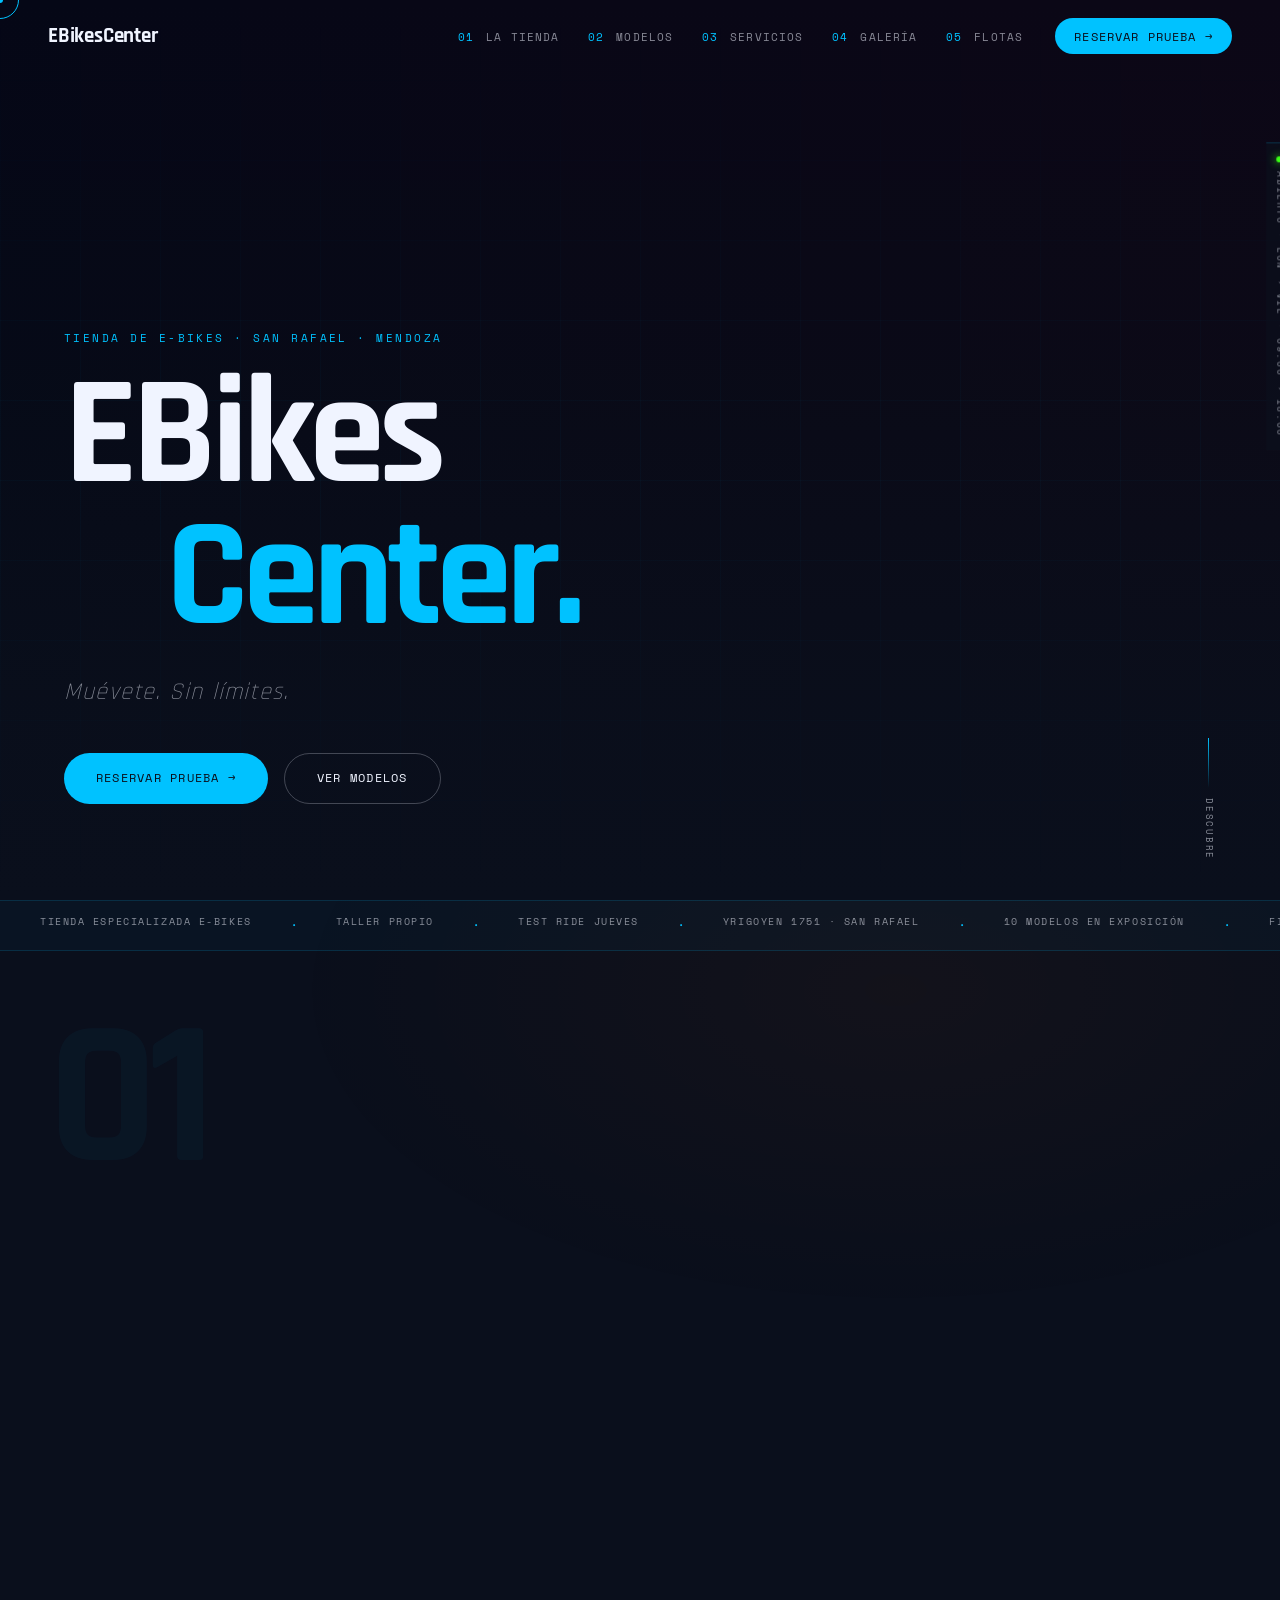
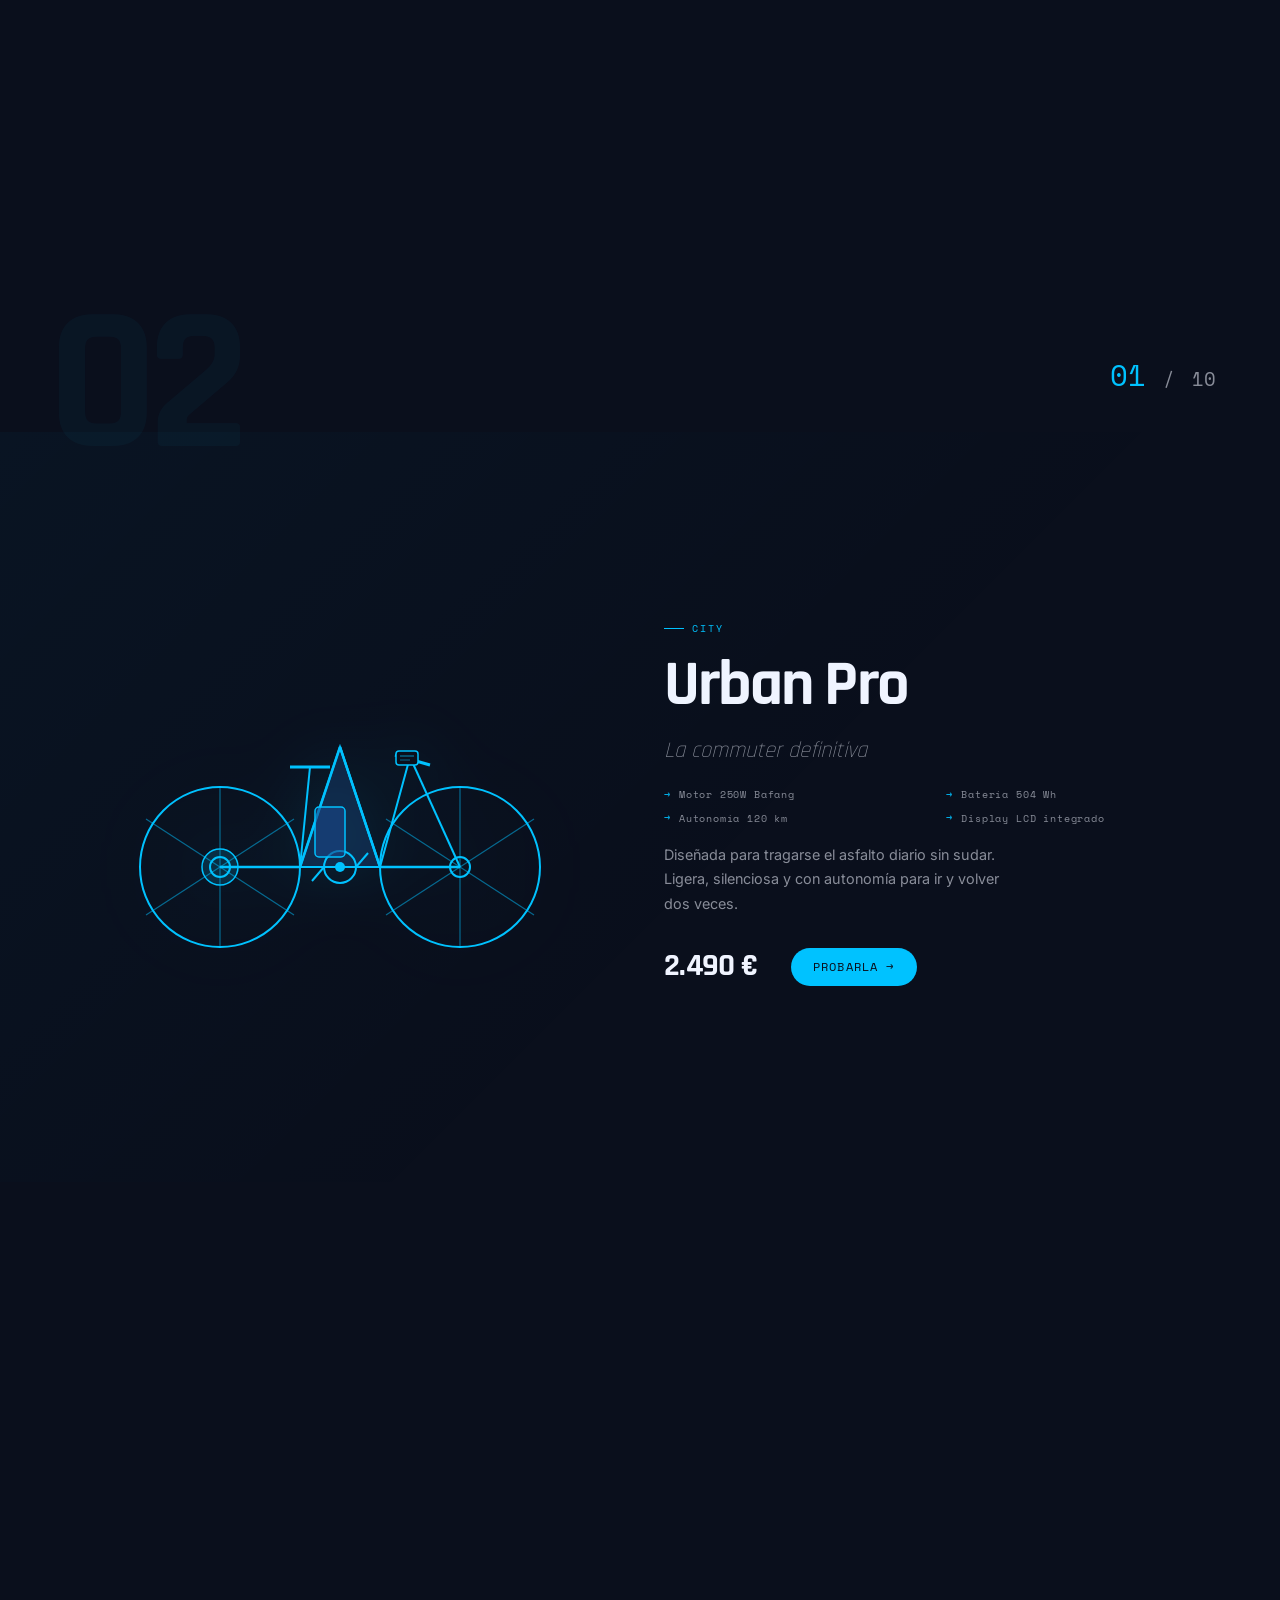
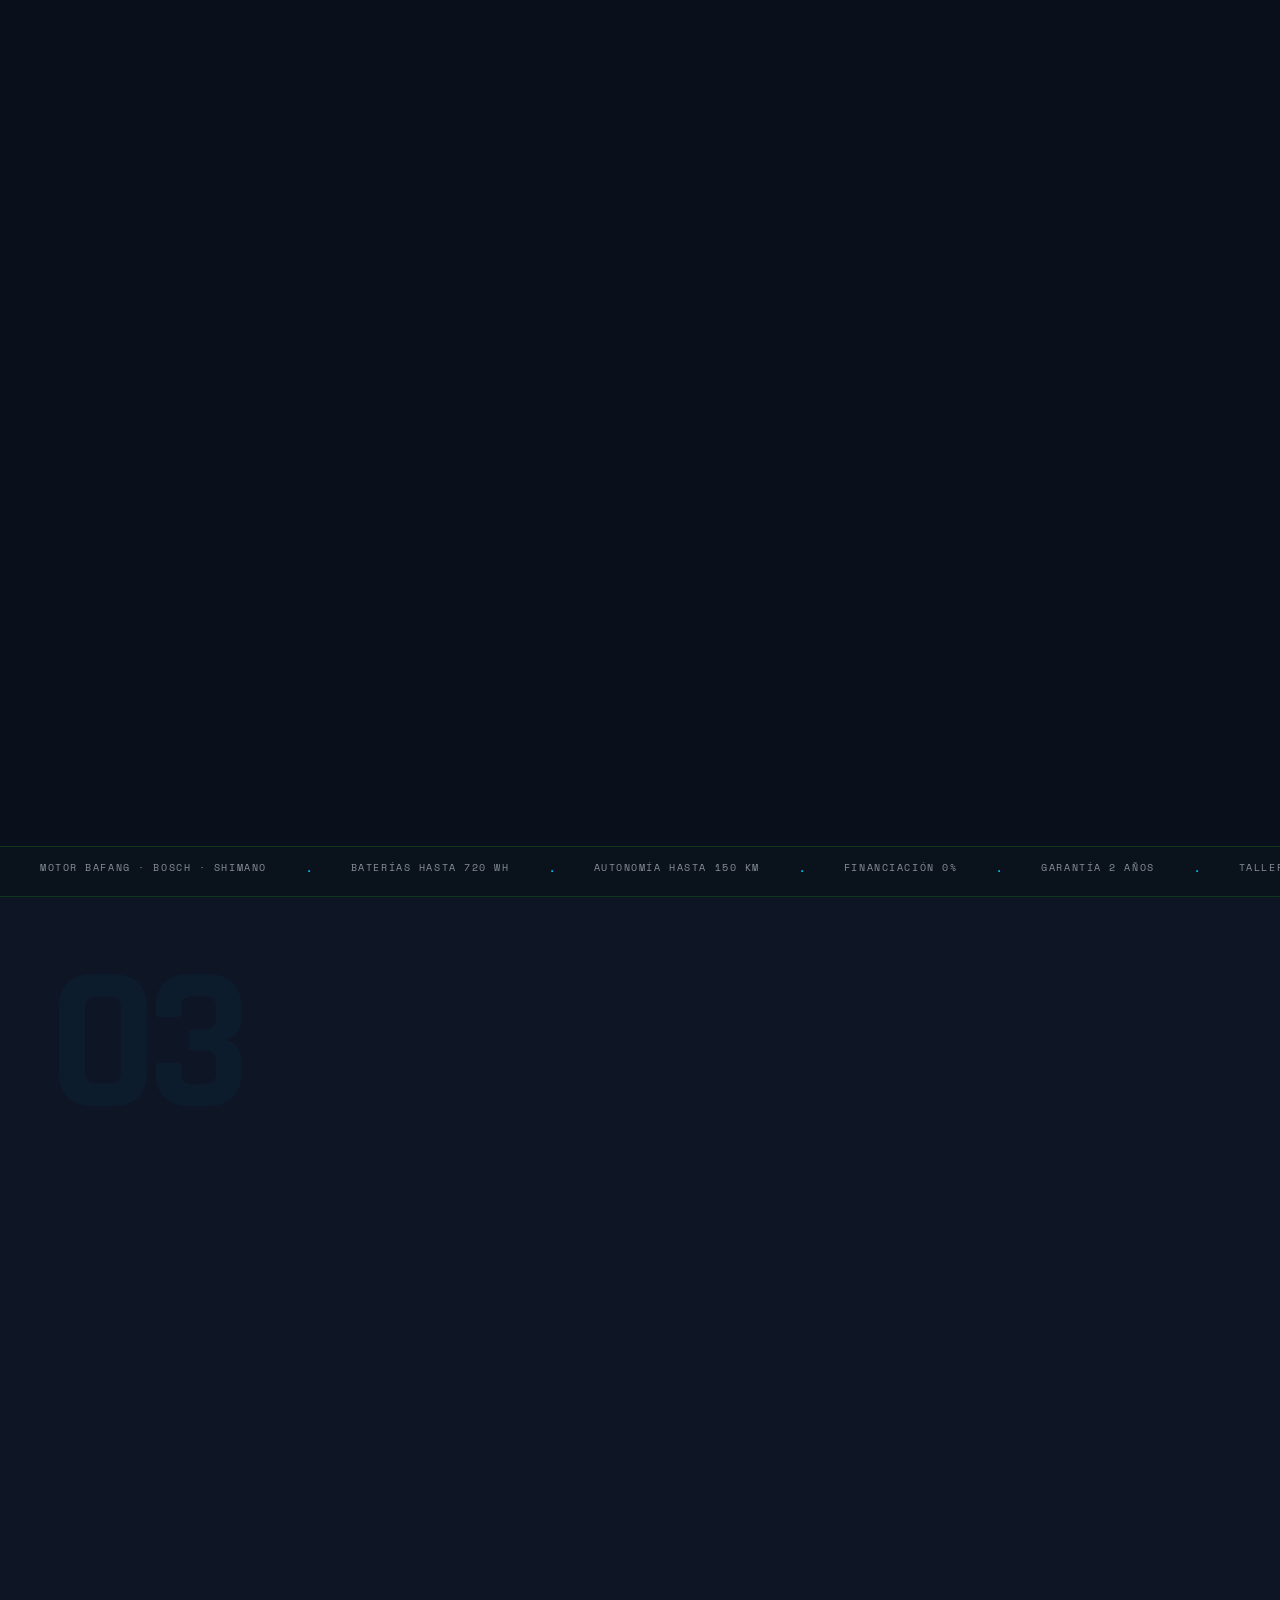
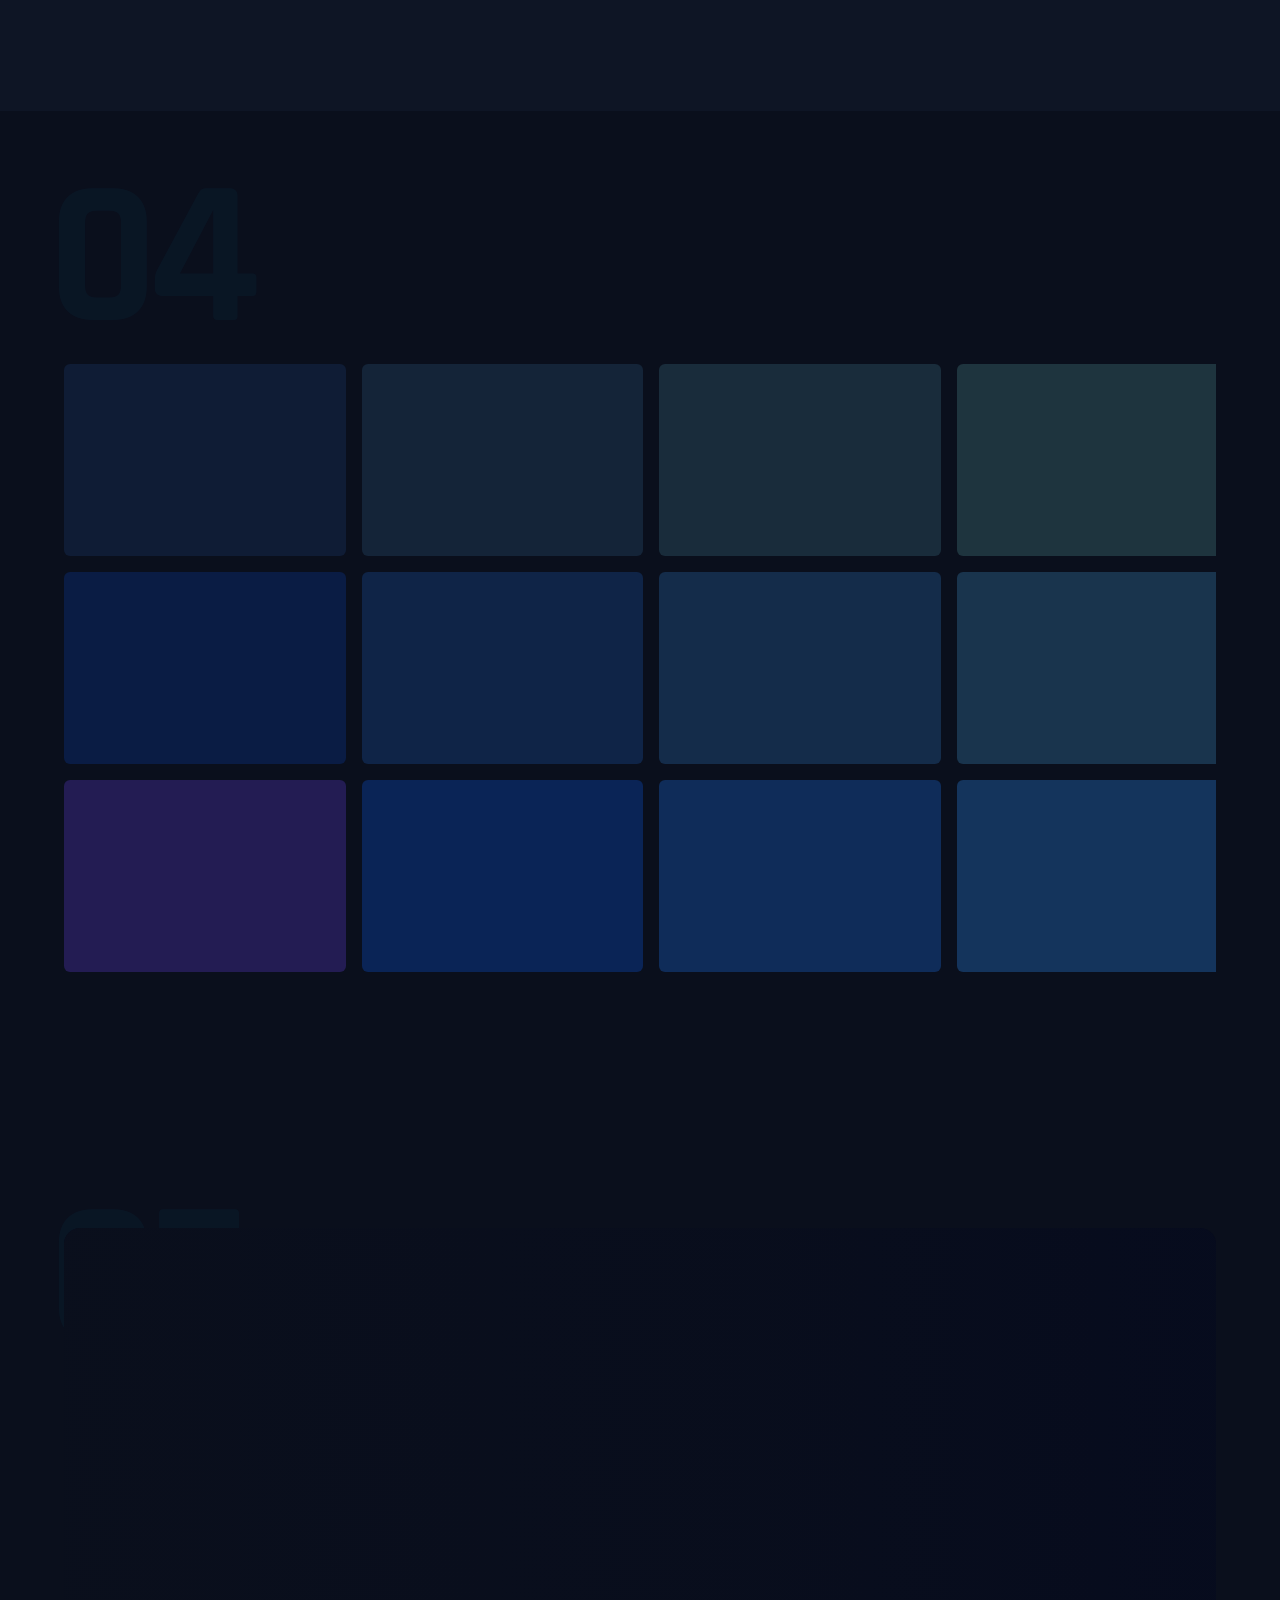
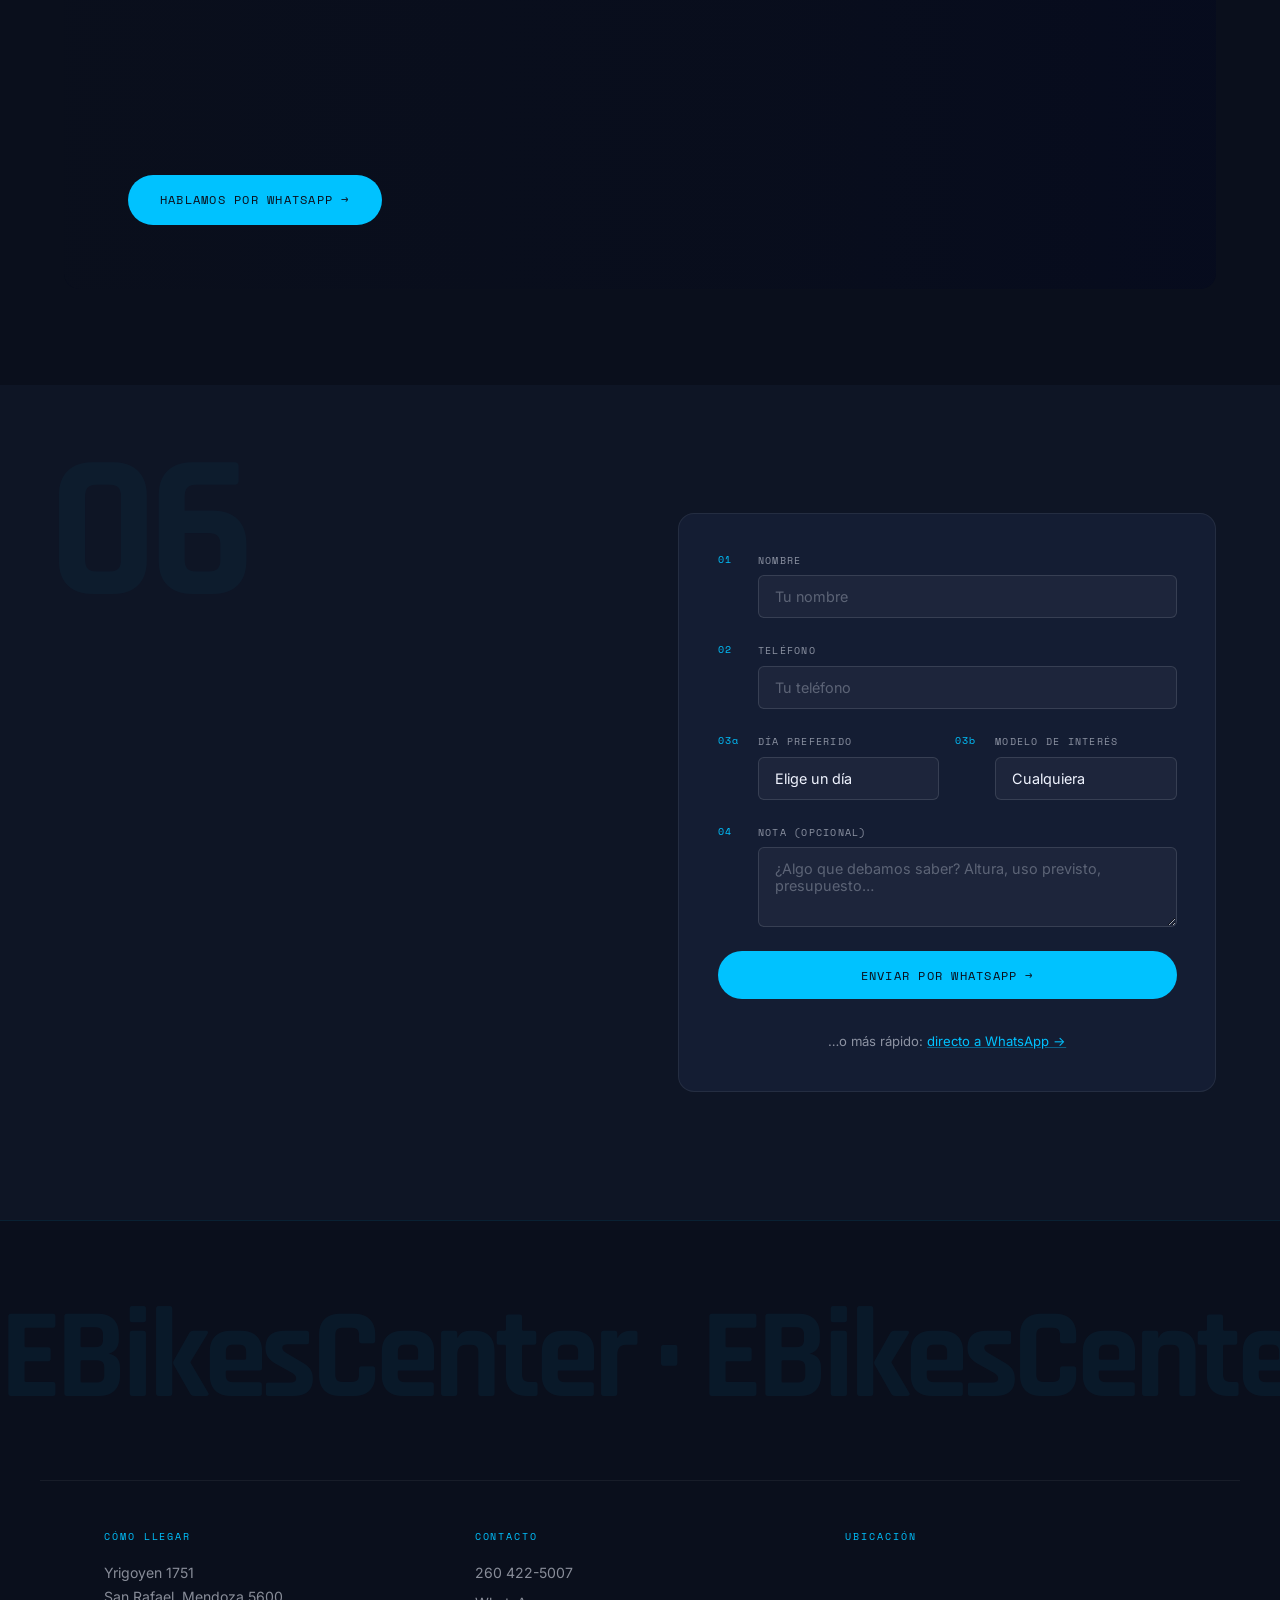
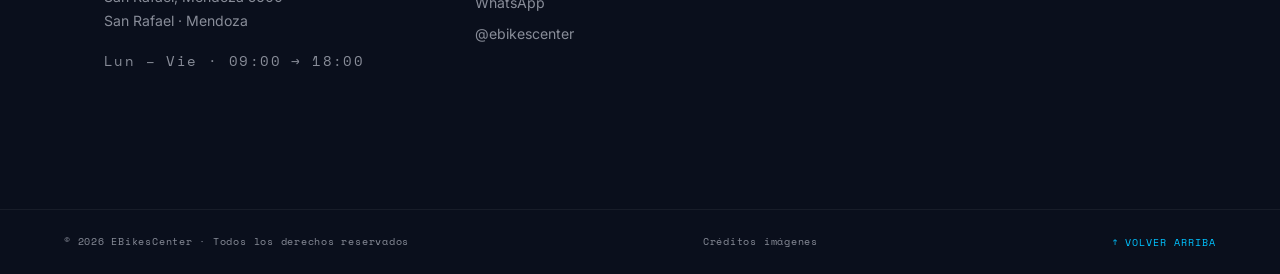
==== commit b242862d: "chore: personalizar datos contacto para San Rafael, Mendoza - Dirección: Yrigoyen 1751, San Rafael, " ====
--- a/index.html
+++ b/index.html
@@ -3,10 +3,10 @@
 <head>
   <meta charset="UTF-8" />
   <meta name="viewport" content="width=device-width, initial-scale=1.0" />
-  <meta name="description" content="EBikesCenter — Tienda especializada en bicicletas eléctricas en Madrid. Venta, taller, prueba y asesoría. Gran Vía 45." />
+  <meta name="description" content="EBikesCenter — Tienda especializada en bicicletas eléctricas en San Rafael, Mendoza. Venta, taller, prueba y asesoría. Yrigoyen 1751." />
   <meta name="theme-color" content="#0A0F1C" />
   <meta property="og:title" content="EBikesCenter — Muévete. Sin límites." />
-  <meta property="og:description" content="Tienda especializada en bicicletas eléctricas en Madrid. Gama city, MTB, cargo, plegables y más." />
+  <meta property="og:description" content="Tienda especializada en bicicletas eléctricas en San Rafael, Mendoza. Gama city, MTB, cargo, plegables y más." />
   <meta property="og:image" content="assets/img/og-image.webp" />
   <title>EBikesCenter — Muévete. Sin límites.</title>
 
@@ -64,7 +64,7 @@
   ════════════════════════════════════════════════════════ -->
   <aside class="side-brand" aria-label="Estado tienda">
     <span class="side-brand__dot" aria-hidden="true"></span>
-    <span class="side-brand__text">ABIERTO · LUN → SÁB · 10:00 → 20:00</span>
+    <span class="side-brand__text">ABIERTO · LUN → VIE · 09:00 → 18:00</span>
   </aside>
 
   <!-- ═══════════════════════════════════════════════════════
@@ -109,7 +109,7 @@
         <div class="hero__grid" aria-hidden="true"></div>
       </div>
       <div class="hero__content">
-        <p class="hero__kicker">Tienda de e-bikes · Madrid · Gran Vía 45</p>
+        <p class="hero__kicker">Tienda de e-bikes · San Rafael · Mendoza</p>
         <h1 class="hero__title">
           <span class="hero__title-line">EBikes</span>
           <span class="hero__title-line hero__title-line--offset">Center.</span>
@@ -139,7 +139,7 @@
         <span class="marquee-sep">·</span>
         <span class="marquee-item">Test ride jueves</span>
         <span class="marquee-sep">·</span>
-        <span class="marquee-item">Gran Vía 45 · Madrid</span>
+        <span class="marquee-item">Yrigoyen 1751 · San Rafael</span>
         <span class="marquee-sep">·</span>
         <span class="marquee-item">10 modelos en exposición</span>
         <span class="marquee-sep">·</span>
@@ -192,7 +192,7 @@
 
           <dl class="tienda__defs reveal" data-split>
             <dt>Modelos en tienda</dt><dd>10 modelos + configuración a medida</dd>
-            <dt>Apertura</dt><dd>Lunes a sábado</dd>
+            <dt>Apertura</dt><dd>Lunes a viernes</dd>
             <dt>Horario</dt><dd>10:00 → 20:00</dd>
             <dt>Test ride</dt><dd>Jueves sin cita previa · Resto, con reserva</dd>
             <dt>Financiación</dt><dd>Sin intereses hasta 24 meses</dd>
@@ -350,7 +350,7 @@
             </div>
             <span class="servicio-card__day">Jueves</span>
             <h3 class="servicio-card__name">Test Ride</h3>
-            <p class="servicio-card__desc">Prueba sin compromiso. Llévate la que quieras a rodar por Gran Vía.</p>
+            <p class="servicio-card__desc">Prueba sin compromiso. Llévate la que quieras a rodar por San Rafael.</p>
             <div class="servicio-card__bar" style="background:#39FF14"></div>
           </article>
 
@@ -367,7 +367,7 @@
             </div>
             <span class="servicio-card__day">Lun – Mié</span>
             <h3 class="servicio-card__name">Taller Express</h3>
-            <p class="servicio-card__desc">Revisión completa en 24 horas. Recogida y entrega en Madrid centro.</p>
+            <p class="servicio-card__desc">Revisión completa en 24 horas. Recogida y entrega en San Rafael.</p>
             <div class="servicio-card__bar" style="background:#00C2FF"></div>
           </article>
 
@@ -447,7 +447,7 @@
             <figure class="galeria__fig"><img src="assets/img/gallery-12.webp" alt="Rueda trasera con motor integrado" loading="lazy" /></figure>
             <figure class="galeria__fig"><img src="assets/img/gallery-13.webp" alt="Interior tienda EBikesCenter" loading="lazy" /></figure>
             <figure class="galeria__fig"><img src="assets/img/gallery-14.webp" alt="Bicicleta eléctrica de carretera" loading="lazy" /></figure>
-            <figure class="galeria__fig"><img src="assets/img/gallery-15.webp" alt="Test ride en carril bici Madrid" loading="lazy" /></figure>
+            <figure class="galeria__fig"><img src="assets/img/gallery-15.webp" alt="Test ride en San Rafael Mendoza" loading="lazy" /></figure>
             <figure class="galeria__fig"><img src="assets/img/gallery-16.webp" alt="Detalle manillar con display GPS" loading="lazy" /></figure>
           </div>
         </div>
@@ -478,7 +478,7 @@
             <li>Seguro y gestión centralizada</li>
             <li>Personalización con branding de tu empresa</li>
           </ul>
-          <a class="btn btn--primary" href="https://wa.me/34910556677?text=Hola%2C%20me%20interesa%20información%20sobre%20flotas%20de%20e-bikes%20para%20mi%20empresa."
+          <a class="btn btn--primary" href="https://wa.me/542604225007?text=Hola%2C%20me%20interesa%20información%20sobre%20flotas%20de%20e-bikes%20para%20mi%20empresa."
              target="_blank" rel="noopener noreferrer" data-cursor="WhatsApp">
             Hablamos por WhatsApp →
           </a>
@@ -504,23 +504,23 @@
           <div class="reserva__info reveal" data-split>
             <div class="reserva__info-item">
               <span class="reserva__info-label">Tel.</span>
-              <a href="tel:+34910556677" data-cursor="leer">910 55 66 77</a>
+              <a href="tel:+542604225007" data-cursor="leer">260 422-5007</a>
             </div>
             <div class="reserva__info-item">
               <span class="reserva__info-label">WhatsApp</span>
-              <a href="https://wa.me/34910556677" target="_blank" rel="noopener noreferrer" data-cursor="WhatsApp">+34 910 55 66 77</a>
+              <a href="https://wa.me/542604225007" target="_blank" rel="noopener noreferrer" data-cursor="WhatsApp">+34 260 422-5007</a>
             </div>
             <div class="reserva__info-item">
               <span class="reserva__info-label">Instagram</span>
-              <a href="https://instagram.com/ebikescenter.madrid" target="_blank" rel="noopener noreferrer" data-cursor="mirar">@ebikescenter.madrid</a>
+              <a href="https://instagram.com/ebikescenter" target="_blank" rel="noopener noreferrer" data-cursor="mirar">@ebikescenter</a>
             </div>
             <div class="reserva__info-item">
               <span class="reserva__info-label">Dirección</span>
-              <address>Calle Gran Vía 45, Madrid<br />Metro Gran Vía / Callao</address>
+              <address>Calle Yrigoyen 1751, San Rafael<br />San Rafael · Mendoza</address>
             </div>
             <div class="reserva__info-item">
               <span class="reserva__info-label">Horario</span>
-              <span>Lun – Sáb · 10:00 → 20:00</span>
+              <span>Lun – Vie · 09:00 → 18:00</span>
             </div>
           </div>
         </div>
@@ -579,7 +579,7 @@
             </button>
             <p class="reserva__alt">
               …o más rápido:
-              <a href="https://wa.me/34910556677?text=Hola%2C%20quiero%20reservar%20un%20test%20ride%20en%20EBikesCenter." target="_blank" rel="noopener noreferrer" data-cursor="WhatsApp">
+              <a href="https://wa.me/542604225007?text=Hola%2C%20quiero%20reservar%20un%20test%20ride%20en%20EBikesCenter." target="_blank" rel="noopener noreferrer" data-cursor="WhatsApp">
                 directo a WhatsApp →
               </a>
             </p>
@@ -604,19 +604,19 @@
       <div class="footer__col">
         <span class="footer__col-label">Cómo llegar</span>
         <address>
-          Calle Gran Vía 45<br />
-          28013 Madrid<br />
-          Metro Gran Vía / Callao
+          Yrigoyen 1751<br />
+          San Rafael, Mendoza 5600<br />
+          San Rafael · Mendoza
         </address>
-        <p class="footer__hours">Lun – Sáb · 10:00 → 20:00</p>
+        <p class="footer__hours">Lun – Vie · 09:00 → 18:00</p>
       </div>
 
       <div class="footer__col">
         <span class="footer__col-label">Contacto</span>
         <ul role="list">
-          <li><a href="tel:+34910556677" data-cursor="leer">910 55 66 77</a></li>
-          <li><a href="https://wa.me/34910556677" target="_blank" rel="noopener noreferrer" data-cursor="WhatsApp">WhatsApp</a></li>
-          <li><a href="https://instagram.com/ebikescenter.madrid" target="_blank" rel="noopener noreferrer" data-cursor="mirar">@ebikescenter.madrid</a></li>
+          <li><a href="tel:+542604225007" data-cursor="leer">260 422-5007</a></li>
+          <li><a href="https://wa.me/542604225007" target="_blank" rel="noopener noreferrer" data-cursor="WhatsApp">WhatsApp</a></li>
+          <li><a href="https://instagram.com/ebikescenter" target="_blank" rel="noopener noreferrer" data-cursor="mirar">@ebikescenter</a></li>
         </ul>
       </div>
 
@@ -627,7 +627,7 @@
             src="https://www.google.com/maps/embed?pb=!1m18!1m12!1m3!1d3037.6!2d-3.703!3d40.4200!2m3!1f0!2f0!3f0!3m2!1i1024!2i768!4f13.1!3m3!1m2!1s0x0%3A0x0!2zNDDCsDI1JzEyLjAiTiAzwrA0MicxMC44Ilc!5e0!3m2!1ses!2ses!4v1700000000000"
             width="100%" height="200" style="border:0;" allowfullscreen="" loading="lazy"
             referrerpolicy="no-referrer-when-downgrade"
-            title="Mapa EBikesCenter Gran Vía 45 Madrid">
+            title="Mapa EBikesCenter Yrigoyen 1751 San Rafael">
           </iframe>
         </div>
       </div>
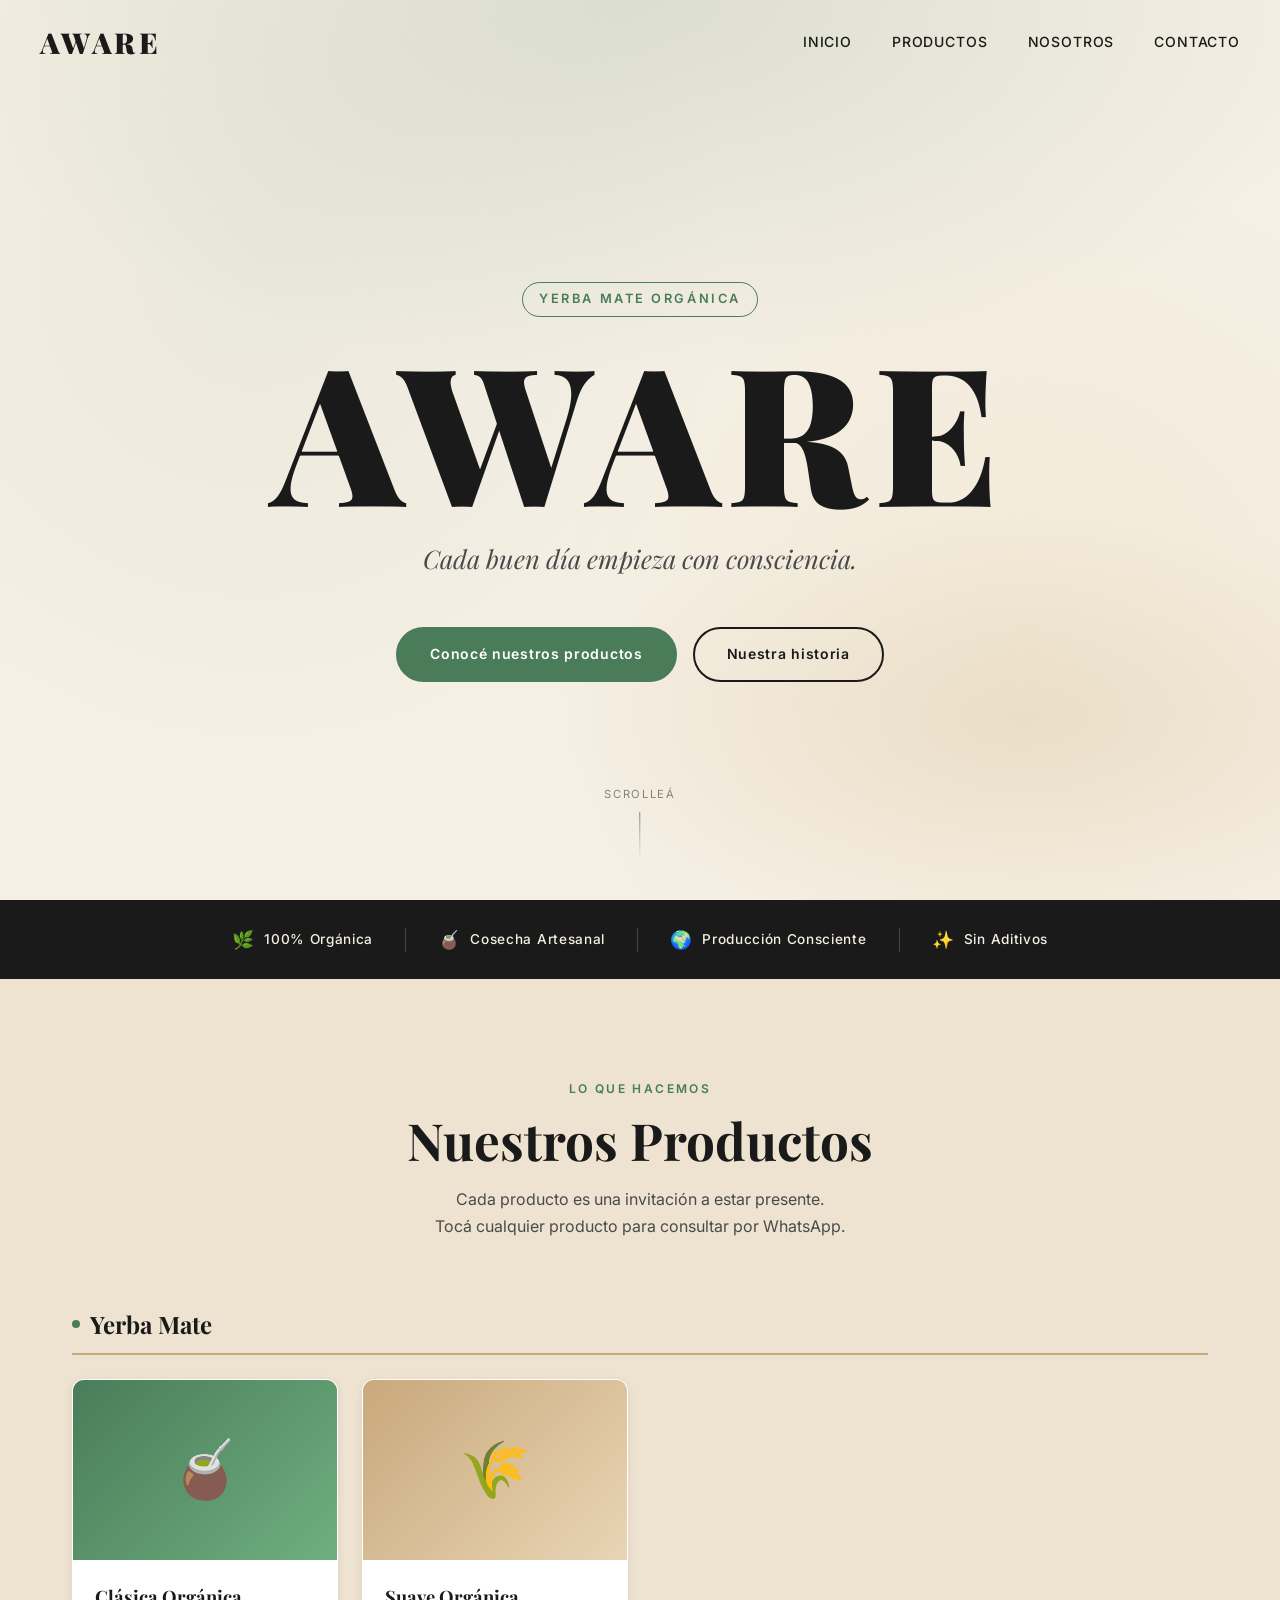
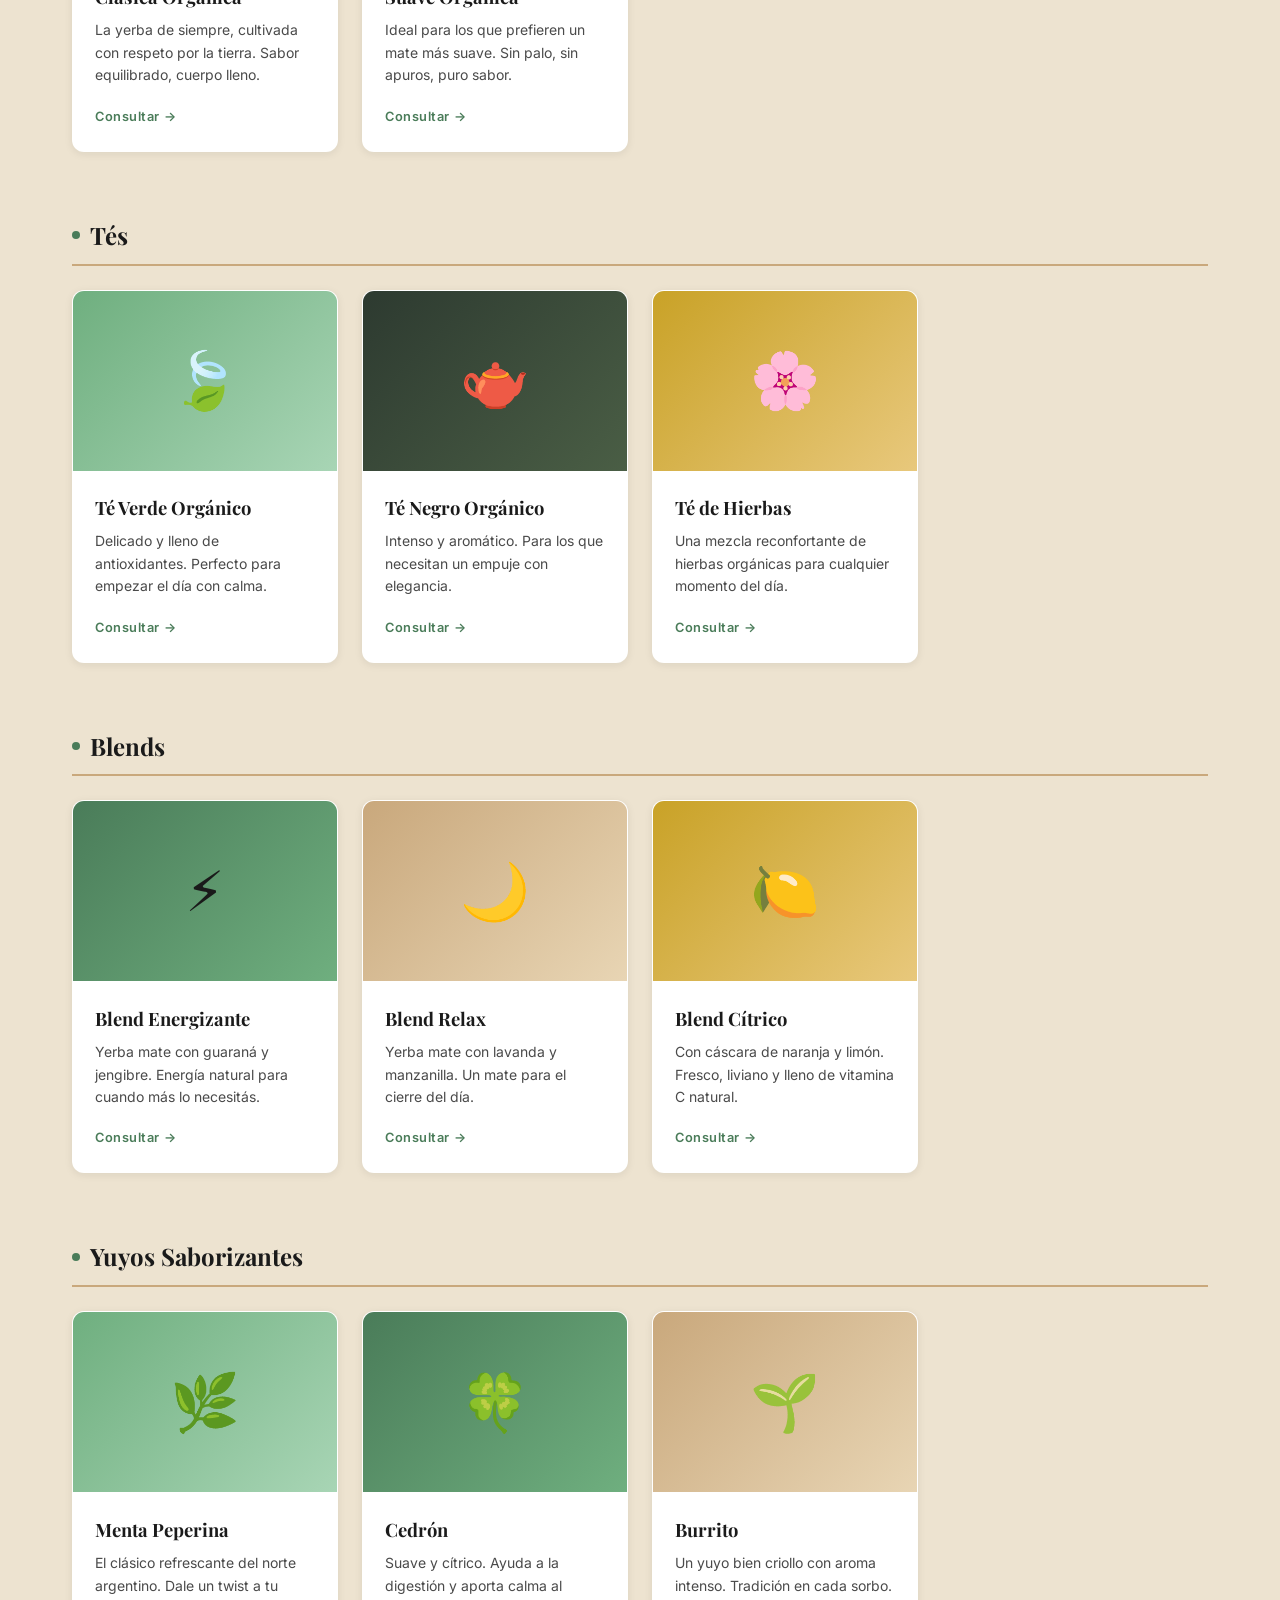
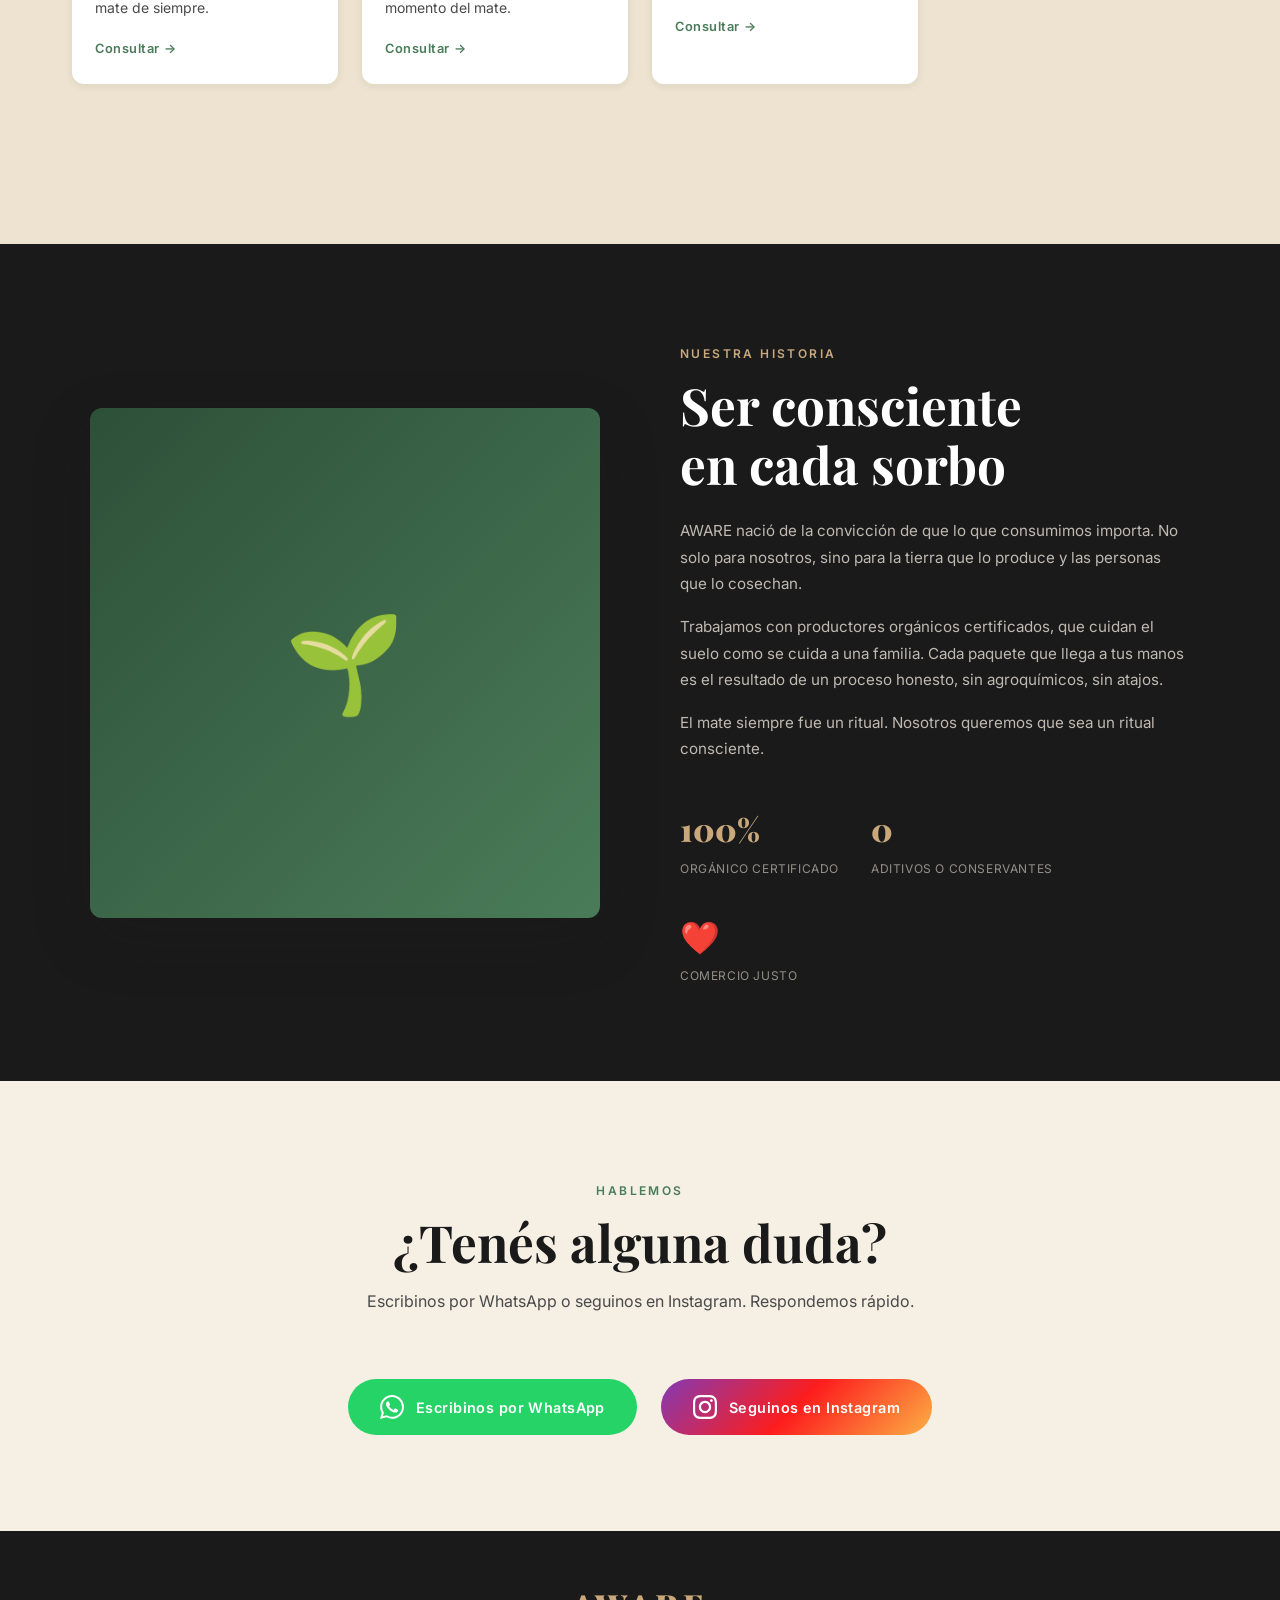
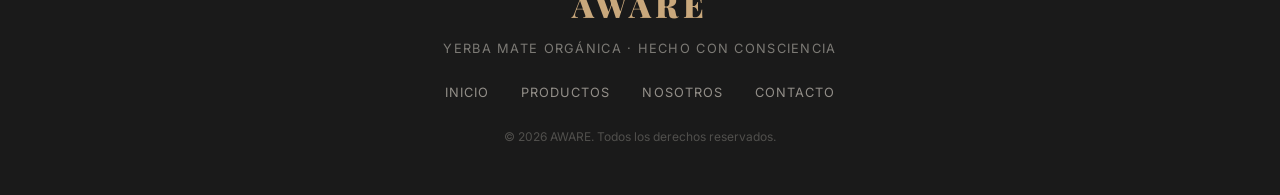
==== commit 83317e22: "feat: sitio web AWARE — yerba mate orgánica Landing page responsiva con hero, productos por categorí" ====
--- a/index.html
+++ b/index.html
@@ -3,648 +3,288 @@
 <head>
   <meta charset="UTF-8" />
   <meta name="viewport" content="width=device-width, initial-scale=1.0" />
-  <meta name="description" content="EBikesCenter — Tienda especializada en bicicletas eléctricas en San Rafael, Mendoza. Venta, taller, prueba y asesoría. Yrigoyen 1751." />
-  <meta name="theme-color" content="#0A0F1C" />
-  <meta property="og:title" content="EBikesCenter — Muévete. Sin límites." />
-  <meta property="og:description" content="Tienda especializada en bicicletas eléctricas en San Rafael, Mendoza. Gama city, MTB, cargo, plegables y más." />
-  <meta property="og:image" content="assets/img/og-image.webp" />
-  <title>EBikesCenter — Muévete. Sin límites.</title>
-
-  <!-- Google Fonts -->
-  <link rel="preconnect" href="https://fonts.googleapis.com" />
-  <link rel="preconnect" href="https://fonts.gstatic.com" crossorigin />
-  <link href="https://fonts.googleapis.com/css2?family=Rajdhani:wght@300;400;500;600;700&family=Inter:wght@300;400;500;600&family=Space+Mono:ital,wght@0,400;0,700;1,400&display=swap" rel="stylesheet" />
-
-  <!-- Styles -->
-  <link rel="stylesheet" href="styles.css?v=20260613" />
+  <title>AWARE — Yerba Mate Orgánica</title>
+  <link rel="stylesheet" href="styles.css" />
+  <link href="https://fonts.googleapis.com/css2?family=Playfair+Display:ital,wght@0,400;0,700;0,900;1,400&family=Inter:wght@300;400;500;600&display=swap" rel="stylesheet" />
 </head>
 <body>
 
-  <!-- ═══════════════════════════════════════════════════════
-       CURSOR PERSONALIZADO
-  ════════════════════════════════════════════════════════ -->
-  <div class="cursor" id="cursor" aria-hidden="true">
-    <div class="cursor__ring"></div>
-    <div class="cursor__dot"></div>
-    <span class="cursor__label" id="cursorLabel"></span>
+  <!-- NAVBAR -->
+  <nav class="navbar" id="navbar">
+    <div class="nav-container">
+      <a href="#inicio" class="nav-logo">AWARE</a>
+      <button class="nav-toggle" id="navToggle" aria-label="Abrir menú">
+        <span></span><span></span><span></span>
+      </button>
+      <ul class="nav-links" id="navLinks">
+        <li><a href="#inicio" class="nav-link">Inicio</a></li>
+        <li><a href="#productos" class="nav-link">Productos</a></li>
+        <li><a href="#nosotros" class="nav-link">Nosotros</a></li>
+        <li><a href="#contacto" class="nav-link">Contacto</a></li>
+      </ul>
+    </div>
+  </nav>
+
+  <!-- HERO -->
+  <section class="hero" id="inicio">
+    <div class="hero-content">
+      <span class="hero-eyebrow">Yerba Mate Orgánica</span>
+      <h1 class="hero-title">AWARE</h1>
+      <p class="hero-slogan">Cada buen día empieza con consciencia.</p>
+      <div class="hero-actions">
+        <a href="#productos" class="btn btn-primary">Conocé nuestros productos</a>
+        <a href="#nosotros" class="btn btn-outline">Nuestra historia</a>
+      </div>
+    </div>
+    <div class="hero-scroll">
+      <span>Scrolleá</span>
+      <div class="scroll-line"></div>
+    </div>
+  </section>
+
+  <!-- FRANJA DE VALORES -->
+  <div class="valores-strip">
+    <div class="valores-container">
+      <div class="valor-item">
+        <span class="valor-icon">🌿</span>
+        <span>100% Orgánica</span>
+      </div>
+      <div class="valor-divider"></div>
+      <div class="valor-item">
+        <span class="valor-icon">🧉</span>
+        <span>Cosecha Artesanal</span>
+      </div>
+      <div class="valor-divider"></div>
+      <div class="valor-item">
+        <span class="valor-icon">🌍</span>
+        <span>Producción Consciente</span>
+      </div>
+      <div class="valor-divider"></div>
+      <div class="valor-item">
+        <span class="valor-icon">✨</span>
+        <span>Sin Aditivos</span>
+      </div>
+    </div>
   </div>
 
-  <!-- ═══════════════════════════════════════════════════════
-       AURORA GLOBAL + GRAIN
-  ════════════════════════════════════════════════════════ -->
-  <div class="aurora" aria-hidden="true"></div>
-  <div class="grain" aria-hidden="true"></div>
-
-  <!-- ═══════════════════════════════════════════════════════
-       SPLASH
-  ════════════════════════════════════════════════════════ -->
-  <div class="splash" id="splash" aria-hidden="true" role="status" aria-label="Cargando EBikesCenter">
-    <div class="splash__inner">
-      <div class="splash__logo">
-        <span class="splash__char" style="--i:0">E</span><span
-             class="splash__char" style="--i:1">B</span><span
-             class="splash__char" style="--i:2">i</span><span
-             class="splash__char" style="--i:3">k</span><span
-             class="splash__char" style="--i:4">e</span><span
-             class="splash__char" style="--i:5">s</span><span
-             class="splash__char splash__char--accent" style="--i:6">C</span><span
-             class="splash__char" style="--i:7">e</span><span
-             class="splash__char" style="--i:8">n</span><span
-             class="splash__char" style="--i:9">t</span><span
-             class="splash__char" style="--i:10">e</span><span
-             class="splash__char" style="--i:11">r</span>
-      </div>
-      <div class="splash__tagline">Muévete. Sin límites.</div>
-      <div class="splash__bar"><div class="splash__progress" id="splashProgress"></div></div>
-    </div>
-  </div>
-
-  <!-- ═══════════════════════════════════════════════════════
-       MARCA LATERAL FIJA
-  ════════════════════════════════════════════════════════ -->
-  <aside class="side-brand" aria-label="Estado tienda">
-    <span class="side-brand__dot" aria-hidden="true"></span>
-    <span class="side-brand__text">ABIERTO · LUN → VIE · 09:00 → 18:00</span>
-  </aside>
-
-  <!-- ═══════════════════════════════════════════════════════
-       NAVEGACIÓN
-  ════════════════════════════════════════════════════════ -->
-  <nav class="nav" id="nav" role="navigation" aria-label="Navegación principal">
-    <a class="nav__logo" href="#hero" data-cursor="inicio">EBikesCenter</a>
-    <ul class="nav__links" role="list">
-      <li><a href="#tienda"   class="nav__link" data-cursor="ver"><span class="nav__num">01</span> La Tienda</a></li>
-      <li><a href="#modelos"  class="nav__link" data-cursor="ver"><span class="nav__num">02</span> Modelos</a></li>
-      <li><a href="#servicios" class="nav__link" data-cursor="ver"><span class="nav__num">03</span> Servicios</a></li>
-      <li><a href="#galeria"  class="nav__link" data-cursor="mirar"><span class="nav__num">04</span> Galería</a></li>
-      <li><a href="#flotas"   class="nav__link" data-cursor="ver"><span class="nav__num">05</span> Flotas</a></li>
-    </ul>
-    <a class="nav__cta" href="#reserva" data-cursor="reservar">Reservar prueba →</a>
-    <button class="nav__burger" id="navBurger" aria-label="Abrir menú" aria-expanded="false">
-      <span></span><span></span><span></span>
-    </button>
-  </nav>
-
-  <!-- Mobile menu overlay -->
-  <div class="nav__overlay" id="navOverlay" aria-hidden="true">
-    <ul role="list">
-      <li><a href="#tienda"    data-cursor="ver" class="reveal" data-split><span class="nav__num">01</span> La Tienda</a></li>
-      <li><a href="#modelos"   data-cursor="ver" class="reveal" data-split><span class="nav__num">02</span> Modelos</a></li>
-      <li><a href="#servicios" data-cursor="ver" class="reveal" data-split><span class="nav__num">03</span> Servicios</a></li>
-      <li><a href="#galeria"   data-cursor="mirar" class="reveal" data-split><span class="nav__num">04</span> Galería</a></li>
-      <li><a href="#flotas"    data-cursor="ver" class="reveal" data-split><span class="nav__num">05</span> Flotas</a></li>
-      <li><a href="#reserva"   data-cursor="reservar" class="nav__overlay-cta reveal" data-split>Reservar prueba →</a></li>
-    </ul>
-  </div>
-
-  <main>
-
-    <!-- ═══════════════════════════════════════════════════
-         HERO
-    ════════════════════════════════════════════════════ -->
-    <section class="hero" id="hero" aria-label="Bienvenida EBikesCenter">
-      <div class="hero__bg">
-        <img src="assets/img/hero-bg.webp" alt="" role="presentation" loading="eager" />
-        <div class="hero__veil"></div>
-        <div class="hero__grid" aria-hidden="true"></div>
-      </div>
-      <div class="hero__content">
-        <p class="hero__kicker">Tienda de e-bikes · San Rafael · Mendoza</p>
-        <h1 class="hero__title">
-          <span class="hero__title-line">EBikes</span>
-          <span class="hero__title-line hero__title-line--offset">Center.</span>
-        </h1>
-        <p class="hero__tagline">Muévete. Sin límites.</p>
-        <div class="hero__ctas">
-          <a class="btn btn--primary" href="#reserva" data-cursor="reservar">
-            Reservar prueba <span class="btn__arrow">→</span>
-          </a>
-          <a class="btn btn--ghost" href="#modelos" data-cursor="ver">Ver modelos</a>
-        </div>
-      </div>
-      <div class="hero__scroll" aria-hidden="true">
-        <span class="hero__scroll-line"></span>
-        <span class="hero__scroll-label">Descubre</span>
-      </div>
-    </section>
-
-    <!-- ═══════════════════════════════════════════════════
-         MARQUEE 01
-    ════════════════════════════════════════════════════ -->
-    <div class="marquee-bar marquee-bar--top" aria-hidden="true">
-      <div class="marquee-track" id="marqueeTop">
-        <span class="marquee-item">Tienda especializada e-bikes</span>
-        <span class="marquee-sep">·</span>
-        <span class="marquee-item">Taller propio</span>
-        <span class="marquee-sep">·</span>
-        <span class="marquee-item">Test ride jueves</span>
-        <span class="marquee-sep">·</span>
-        <span class="marquee-item">Yrigoyen 1751 · San Rafael</span>
-        <span class="marquee-sep">·</span>
-        <span class="marquee-item">10 modelos en exposición</span>
-        <span class="marquee-sep">·</span>
-        <span class="marquee-item">Financiación sin intereses</span>
-        <span class="marquee-sep">·</span>
-        <span class="marquee-item">Muévete. Sin límites.</span>
-        <span class="marquee-sep">·</span>
-      </div>
-    </div>
-
-    <!-- ═══════════════════════════════════════════════════
-         SECCIÓN 01 — LA TIENDA
-    ════════════════════════════════════════════════════ -->
-    <section class="section section--tienda" id="tienda" aria-labelledby="tienda-title">
-      <span class="section__watermark" aria-hidden="true">01</span>
-
-      <div class="tienda__layout">
-        <div class="tienda__media">
-          <div class="tienda__collage">
-            <figure class="tienda__img tienda__img--a reveal" data-split>
-              <img src="assets/img/tienda-01.webp" alt="Interior de EBikesCenter" loading="lazy" />
-              <figcaption class="tienda__tape">EST. 2020</figcaption>
-            </figure>
-            <figure class="tienda__img tienda__img--b reveal" data-split>
-              <img src="assets/img/tienda-02.webp" alt="Exposición de bicicletas eléctricas" loading="lazy" />
-            </figure>
-            <figure class="tienda__img tienda__img--c reveal" data-split>
-              <img src="assets/img/tienda-03.webp" alt="Taller de bicicletas eléctricas" loading="lazy" />
-            </figure>
-          </div>
-        </div>
-
-        <div class="tienda__editorial">
-          <aside class="tienda__label reveal" data-split>
-            <span class="label-tag">EST · 2020 · MAD</span>
-          </aside>
-
-          <h2 class="tienda__title reveal" data-split id="tienda-title">
-            Una tienda para<br />
-            <em>pedalear diferente.</em>
-          </h2>
-
-          <p class="tienda__lead reveal" data-split>
-            Cinco años ayudando a madrileños a moverse de otra manera. No vendemos bicis: encontramos tu bici. La que encaja con tu ruta, tu cuerpo y tu ritmo.
-          </p>
-
-          <p class="tienda__body reveal" data-split>
-            Taller propio, asesoría sin presión y un equipo que también sale a rodar. Cada modelo en exposición está probado por nosotros. Si no lo recomendaríamos a un amigo, no está en la tienda.
-          </p>
-
-          <dl class="tienda__defs reveal" data-split>
-            <dt>Modelos en tienda</dt><dd>10 modelos + configuración a medida</dd>
-            <dt>Apertura</dt><dd>Lunes a viernes</dd>
-            <dt>Horario</dt><dd>10:00 → 20:00</dd>
-            <dt>Test ride</dt><dd>Jueves sin cita previa · Resto, con reserva</dd>
-            <dt>Financiación</dt><dd>Sin intereses hasta 24 meses</dd>
-          </dl>
-        </div>
-      </div>
-    </section>
-
-    <!-- ═══════════════════════════════════════════════════
-         SECCIÓN 02 — MODELOS (HORIZONTAL SCROLL)
-    ════════════════════════════════════════════════════ -->
-    <section class="section section--modelos" id="modelos" aria-labelledby="modelos-title">
-      <div class="modelos__header">
-        <span class="section__watermark" aria-hidden="true">02</span>
-        <div class="modelos__header-inner">
-          <h2 class="modelos__title reveal" data-split id="modelos-title">Nuestros modelos</h2>
-          <div class="modelos__progress-bar" aria-live="polite">
-            <span class="modelos__progress-current" id="bikeProgressCurrent">01</span>
-            <span class="modelos__progress-sep">/</span>
-            <span class="modelos__progress-total">10</span>
-          </div>
-        </div>
-      </div>
-
-      <!-- Horizontal scroll wrapper -->
-      <div class="modelos__pin-wrapper" id="modelosPin">
-        <div class="modelos__track" id="modelosTrack">
-
-          <!-- Cards rendered by JS; fallback static for no-JS -->
-          <article class="bike-card" data-bike="0" aria-label="Urban Pro — La commuter definitiva">
-            <div class="bike-card__visual">
-              <!-- SVG line-art: Urban Pro (City / Diamond) -->
-              <svg class="bike-svg" viewBox="0 0 480 320" fill="none" xmlns="http://www.w3.org/2000/svg" aria-hidden="true">
-                <!-- Rueda trasera -->
-                <circle class="svg-stroke" cx="120" cy="220" r="80" stroke="#00C2FF" stroke-width="2"/>
-                <circle class="svg-stroke" cx="120" cy="220" r="10" stroke="#00C2FF" stroke-width="2"/>
-                <!-- Rayos traseros -->
-                <line class="svg-stroke" x1="120" y1="140" x2="120" y2="220" stroke="#00C2FF" stroke-width="1.2" opacity=".5"/>
-                <line class="svg-stroke" x1="46" y1="172" x2="120" y2="220" stroke="#00C2FF" stroke-width="1.2" opacity=".5"/>
-                <line class="svg-stroke" x1="46" y1="268" x2="120" y2="220" stroke="#00C2FF" stroke-width="1.2" opacity=".5"/>
-                <line class="svg-stroke" x1="120" y1="300" x2="120" y2="220" stroke="#00C2FF" stroke-width="1.2" opacity=".5"/>
-                <line class="svg-stroke" x1="194" y1="268" x2="120" y2="220" stroke="#00C2FF" stroke-width="1.2" opacity=".5"/>
-                <line class="svg-stroke" x1="194" y1="172" x2="120" y2="220" stroke="#00C2FF" stroke-width="1.2" opacity=".5"/>
-                <!-- Rueda delantera -->
-                <circle class="svg-stroke" cx="360" cy="220" r="80" stroke="#00C2FF" stroke-width="2"/>
-                <circle class="svg-stroke" cx="360" cy="220" r="10" stroke="#00C2FF" stroke-width="2"/>
-                <!-- Rayos delanteros -->
-                <line class="svg-stroke" x1="360" y1="140" x2="360" y2="220" stroke="#00C2FF" stroke-width="1.2" opacity=".5"/>
-                <line class="svg-stroke" x1="286" y1="172" x2="360" y2="220" stroke="#00C2FF" stroke-width="1.2" opacity=".5"/>
-                <line class="svg-stroke" x1="286" y1="268" x2="360" y2="220" stroke="#00C2FF" stroke-width="1.2" opacity=".5"/>
-                <line class="svg-stroke" x1="360" y1="300" x2="360" y2="220" stroke="#00C2FF" stroke-width="1.2" opacity=".5"/>
-                <line class="svg-stroke" x1="434" y1="268" x2="360" y2="220" stroke="#00C2FF" stroke-width="1.2" opacity=".5"/>
-                <line class="svg-stroke" x1="434" y1="172" x2="360" y2="220" stroke="#00C2FF" stroke-width="1.2" opacity=".5"/>
-                <!-- Cuadro diamond -->
-                <polygon class="svg-stroke svg-fill" points="200,220 240,100 280,220" fill="#1a4a8a" fill-opacity=".35" stroke="#00C2FF" stroke-width="2"/>
-                <line class="svg-stroke" x1="120" y1="220" x2="200" y2="220" stroke="#00C2FF" stroke-width="2.5"/>
-                <line class="svg-stroke" x1="200" y1="220" x2="240" y2="100" stroke="#00C2FF" stroke-width="2.5"/>
-                <line class="svg-stroke" x1="240" y1="100" x2="280" y2="220" stroke="#00C2FF" stroke-width="2.5"/>
-                <line class="svg-stroke" x1="280" y1="220" x2="360" y2="220" stroke="#00C2FF" stroke-width="2.5"/>
-                <line class="svg-stroke" x1="280" y1="220" x2="240" y2="100" stroke="#00C2FF" stroke-width="2"/>
-                <!-- Sillín -->
-                <line class="svg-stroke" x1="200" y1="220" x2="210" y2="120" stroke="#00C2FF" stroke-width="2"/>
-                <line class="svg-stroke" x1="190" y1="120" x2="230" y2="120" stroke="#00C2FF" stroke-width="3"/>
-                <!-- Manillar -->
-                <line class="svg-stroke" x1="280" y1="220" x2="310" y2="110" stroke="#00C2FF" stroke-width="2"/>
-                <line class="svg-stroke" x1="295" y1="108" x2="330" y2="118" stroke="#00C2FF" stroke-width="3"/>
-                <!-- Horquilla -->
-                <line class="svg-stroke" x1="310" y1="110" x2="360" y2="220" stroke="#00C2FF" stroke-width="2"/>
-                <!-- Pedalier -->
-                <circle class="svg-stroke" cx="240" cy="220" r="16" stroke="#00C2FF" stroke-width="2"/>
-                <circle class="svg-stroke" cx="240" cy="220" r="5" fill="#00C2FF"/>
-                <line class="svg-stroke" x1="224" y1="220" x2="212" y2="234" stroke="#00C2FF" stroke-width="2"/>
-                <line class="svg-stroke" x1="256" y1="220" x2="268" y2="206" stroke="#00C2FF" stroke-width="2"/>
-                <!-- Motor (hub) trasero highlight -->
-                <circle cx="120" cy="220" r="18" fill="#00C2FF" fill-opacity=".15" stroke="#00C2FF" stroke-width="1.5"/>
-                <!-- Batería en cuadro -->
-                <rect class="svg-stroke" x="215" y="160" width="30" height="50" rx="4" fill="#1a4a8a" fill-opacity=".6" stroke="#00C2FF" stroke-width="1.5"/>
-                <!-- Display -->
-                <rect class="svg-stroke" x="296" y="104" width="22" height="14" rx="3" fill="#0A0F1C" stroke="#00C2FF" stroke-width="1.5"/>
-                <line x1="300" y1="109" x2="314" y2="109" stroke="#00C2FF" stroke-width="1" opacity=".7"/>
-                <line x1="300" y1="113" x2="310" y2="113" stroke="#00C2FF" stroke-width="1" opacity=".5"/>
-              </svg>
-            </div>
-            <div class="bike-card__info">
-              <span class="bike-card__series">City</span>
-              <h3 class="bike-card__name">Urban Pro</h3>
-              <p class="bike-card__subtitle">La commuter definitiva</p>
-              <ul class="bike-card__specs">
-                <li>Motor 250W Bafang</li>
-                <li>Batería 504 Wh</li>
-                <li>Autonomía 120 km</li>
-                <li>Display LCD integrado</li>
-              </ul>
-              <p class="bike-card__desc">Diseñada para tragarse el asfalto diario sin sudar. Ligera, silenciosa y con autonomía para ir y volver dos veces.</p>
-              <div class="bike-card__footer">
-                <span class="bike-card__price">2.490 €</span>
-                <a class="bike-card__cta" href="#reserva" data-cursor="reservar">Probarla →</a>
-              </div>
-            </div>
-          </article>
-
-          <!-- JS inserts remaining 9 cards -->
-          <div id="bikeCardsMount"></div>
-
-        </div>
-      </div>
-
-      <!-- Marquee ingredientes inverso -->
-      <div class="marquee-bar marquee-bar--specs" aria-hidden="true">
-        <div class="marquee-track marquee-track--reverse" id="marqueeSpecs">
-          <span class="marquee-item">Motor Bafang · Bosch · Shimano</span>
-          <span class="marquee-sep">·</span>
-          <span class="marquee-item">Baterías hasta 720 Wh</span>
-          <span class="marquee-sep">·</span>
-          <span class="marquee-item">Autonomía hasta 150 km</span>
-          <span class="marquee-sep">·</span>
-          <span class="marquee-item">Financiación 0%</span>
-          <span class="marquee-sep">·</span>
-          <span class="marquee-item">Garantía 2 años</span>
-          <span class="marquee-sep">·</span>
-          <span class="marquee-item">Taller propio</span>
-          <span class="marquee-sep">·</span>
-          <span class="marquee-item">Test ride disponible</span>
-          <span class="marquee-sep">·</span>
-        </div>
-      </div>
-    </section>
-
-    <!-- ═══════════════════════════════════════════════════
-         SECCIÓN 03 — SERVICIOS
-    ════════════════════════════════════════════════════ -->
-    <section class="section section--servicios" id="servicios" aria-labelledby="servicios-title">
-      <span class="section__watermark" aria-hidden="true">03</span>
-      <div class="section__inner">
-        <header class="section__header">
-          <span class="label-tag reveal" data-split>Qué hacemos</span>
-          <h2 class="section__title reveal" data-split id="servicios-title">
-            Mucho más<br /><em>que vender bicis.</em>
-          </h2>
-        </header>
-
-        <div class="servicios__grid" id="serviciosGrid">
-          <!-- Jueves -->
-          <article class="servicio-card servicio-card--bike reveal" data-split aria-label="Test Ride — Jueves">
-            <div class="servicio-card__icon">
-              <svg viewBox="0 0 60 60" fill="none" xmlns="http://www.w3.org/2000/svg" aria-hidden="true">
-                <circle cx="14" cy="42" r="10" stroke="#39FF14" stroke-width="2"/>
-                <circle cx="46" cy="42" r="10" stroke="#39FF14" stroke-width="2"/>
-                <path d="M24 42 L30 24 L36 42" stroke="#39FF14" stroke-width="2" fill="none"/>
-                <line x1="14" y1="42" x2="24" y2="42" stroke="#39FF14" stroke-width="2"/>
-                <line x1="36" y1="42" x2="46" y2="42" stroke="#39FF14" stroke-width="2"/>
-                <line x1="30" y1="24" x2="38" y2="30" stroke="#39FF14" stroke-width="1.5" opacity=".6"/>
-                <circle cx="30" cy="42" r="3" fill="#39FF14"/>
-              </svg>
-            </div>
-            <span class="servicio-card__day">Jueves</span>
-            <h3 class="servicio-card__name">Test Ride</h3>
-            <p class="servicio-card__desc">Prueba sin compromiso. Llévate la que quieras a rodar por San Rafael.</p>
-            <div class="servicio-card__bar" style="background:#39FF14"></div>
-          </article>
-
-          <!-- Lun-Mié Taller -->
-          <article class="servicio-card servicio-card--wrench reveal" data-split aria-label="Taller Express — Lunes a Miércoles">
-            <div class="servicio-card__icon">
-              <svg viewBox="0 0 60 60" fill="none" xmlns="http://www.w3.org/2000/svg" aria-hidden="true">
-                <path d="M38 10 C44 14 46 22 42 28 L18 52 C16 54 13 54 11 52 C9 50 9 47 11 45 L35 21 C41 17 43 12 38 10Z" stroke="#00C2FF" stroke-width="2" fill="none"/>
-                <circle cx="14" cy="48" r="3" fill="#00C2FF"/>
-                <line x1="30" y1="14" x2="44" y2="28" stroke="#00C2FF" stroke-width="1.5" opacity=".5"/>
-                <!-- lightning bolt on tool -->
-                <path d="M43 8 L40 16 L44 16 L41 24" stroke="#00C2FF" stroke-width="1.5" fill="none" opacity=".7"/>
-              </svg>
-            </div>
-            <span class="servicio-card__day">Lun – Mié</span>
-            <h3 class="servicio-card__name">Taller Express</h3>
-            <p class="servicio-card__desc">Revisión completa en 24 horas. Recogida y entrega en San Rafael.</p>
-            <div class="servicio-card__bar" style="background:#00C2FF"></div>
-          </article>
-
-          <!-- Viernes Asesoría -->
-          <article class="servicio-card servicio-card--chat reveal" data-split aria-label="Asesoría — Viernes">
-            <div class="servicio-card__icon">
-              <svg viewBox="0 0 60 60" fill="none" xmlns="http://www.w3.org/2000/svg" aria-hidden="true">
-                <rect x="8" y="10" width="36" height="28" rx="5" stroke="#FF6B00" stroke-width="2"/>
-                <path d="M12 46 L8 38 L20 38Z" fill="#FF6B00" fill-opacity=".6" stroke="#FF6B00" stroke-width="1.5"/>
-                <line x1="16" y1="22" x2="36" y2="22" stroke="#FF6B00" stroke-width="2"/>
-                <line x1="16" y1="29" x2="30" y2="29" stroke="#FF6B00" stroke-width="2" opacity=".6"/>
-                <!-- bolt -->
-                <path d="M46 12 L43 20 L47 20 L44 28" stroke="#FF6B00" stroke-width="1.5" fill="none"/>
-              </svg>
-            </div>
-            <span class="servicio-card__day">Viernes</span>
-            <h3 class="servicio-card__name">Asesoría</h3>
-            <p class="servicio-card__desc">Te ayudamos a elegir la bici de tu vida. Sin presión, con criterio.</p>
-            <div class="servicio-card__bar" style="background:#FF6B00"></div>
-          </article>
-
-          <!-- Sábado Ruta -->
-          <article class="servicio-card servicio-card--map reveal" data-split aria-label="Ruta Grupal — Sábado">
-            <div class="servicio-card__icon">
-              <svg viewBox="0 0 60 60" fill="none" xmlns="http://www.w3.org/2000/svg" aria-hidden="true">
-                <path d="M30 8 C22 8 14 16 14 26 C14 38 30 52 30 52 C30 52 46 38 46 26 C46 16 38 8 30 8Z" stroke="#00C2FF" stroke-width="2" fill="none"/>
-                <circle cx="30" cy="26" r="7" stroke="#00C2FF" stroke-width="2"/>
-                <circle cx="30" cy="26" r="2" fill="#00C2FF"/>
-                <!-- route line -->
-                <path d="M8 50 Q20 44 30 48 Q40 52 52 46" stroke="#00C2FF" stroke-width="1.5" stroke-dasharray="3 3" opacity=".5"/>
-              </svg>
-            </div>
-            <span class="servicio-card__day">Sábado</span>
-            <h3 class="servicio-card__name">Ruta Grupal</h3>
-            <p class="servicio-card__desc">Salida con la comunidad. 10:00 desde la tienda. Todos los niveles.</p>
-            <div class="servicio-card__bar" style="background:#00C2FF"></div>
-          </article>
-        </div>
-      </div>
-    </section>
-
-    <!-- ═══════════════════════════════════════════════════
-         SECCIÓN 04 — GALERÍA
-    ════════════════════════════════════════════════════ -->
-    <section class="section section--galeria" id="galeria" aria-labelledby="galeria-title">
-      <span class="section__watermark" aria-hidden="true">04</span>
-      <div class="galeria__header">
-        <span class="label-tag reveal" data-split>Imágenes</span>
-        <h2 class="section__title reveal" data-split id="galeria-title">Así se ve <em>la electricidad.</em></h2>
-      </div>
-
-      <div class="galeria__lanes">
-        <!-- Carril 1: rápido -->
-        <div class="galeria__lane" aria-label="Galería carril 1">
-          <div class="galeria__inner galeria__inner--fast" id="galLane1">
-            <figure class="galeria__fig"><img src="assets/img/gallery-01.webp" alt="Bicicleta eléctrica urbana en movimiento" loading="lazy" /></figure>
-            <figure class="galeria__fig"><img src="assets/img/gallery-02.webp" alt="Detalle motor e-bike" loading="lazy" /></figure>
-            <figure class="galeria__fig"><img src="assets/img/gallery-03.webp" alt="Ruta en bicicleta eléctrica de montaña" loading="lazy" /></figure>
-            <figure class="galeria__fig"><img src="assets/img/gallery-04.webp" alt="Batería de bicicleta eléctrica" loading="lazy" /></figure>
-            <figure class="galeria__fig"><img src="assets/img/gallery-05.webp" alt="Taller de reparación e-bikes" loading="lazy" /></figure>
-          </div>
-        </div>
-        <!-- Carril 2: lento -->
-        <div class="galeria__lane" aria-label="Galería carril 2">
-          <div class="galeria__inner galeria__inner--slow" id="galLane2">
-            <figure class="galeria__fig"><img src="assets/img/gallery-06.webp" alt="Ciclista urbano con e-bike" loading="lazy" /></figure>
-            <figure class="galeria__fig"><img src="assets/img/gallery-07.webp" alt="Cargo bike cargada en ciudad" loading="lazy" /></figure>
-            <figure class="galeria__fig"><img src="assets/img/gallery-08.webp" alt="Display digital bicicleta eléctrica" loading="lazy" /></figure>
-            <figure class="galeria__fig"><img src="assets/img/gallery-09.webp" alt="Grupo de ciclistas en ruta eléctrica" loading="lazy" /></figure>
-            <figure class="galeria__fig"><img src="assets/img/gallery-10.webp" alt="Bicicleta plegable eléctrica" loading="lazy" /></figure>
-          </div>
-        </div>
-        <!-- Carril 3: inverso -->
-        <div class="galeria__lane" aria-label="Galería carril 3">
-          <div class="galeria__inner galeria__inner--reverse" id="galLane3">
-            <figure class="galeria__fig"><img src="assets/img/gallery-11.webp" alt="Freno hidráulico e-bike MTB" loading="lazy" /></figure>
-            <figure class="galeria__fig"><img src="assets/img/gallery-12.webp" alt="Rueda trasera con motor integrado" loading="lazy" /></figure>
-            <figure class="galeria__fig"><img src="assets/img/gallery-13.webp" alt="Interior tienda EBikesCenter" loading="lazy" /></figure>
-            <figure class="galeria__fig"><img src="assets/img/gallery-14.webp" alt="Bicicleta eléctrica de carretera" loading="lazy" /></figure>
-            <figure class="galeria__fig"><img src="assets/img/gallery-15.webp" alt="Test ride en San Rafael Mendoza" loading="lazy" /></figure>
-            <figure class="galeria__fig"><img src="assets/img/gallery-16.webp" alt="Detalle manillar con display GPS" loading="lazy" /></figure>
-          </div>
-        </div>
-      </div>
-    </section>
-
-    <!-- ═══════════════════════════════════════════════════
-         SECCIÓN 05 — FLOTAS & EMPRESAS
-    ════════════════════════════════════════════════════ -->
-    <section class="section section--flotas" id="flotas" aria-labelledby="flotas-title">
-      <span class="section__watermark" aria-hidden="true">05</span>
-      <div class="flotas__card" id="flotasCard">
-        <div class="flotas__bg">
-          <img src="assets/img/flotas-bg.webp" alt="" role="presentation" loading="lazy" />
-          <div class="flotas__veil"></div>
-        </div>
-        <div class="flotas__content">
-          <span class="label-tag reveal" data-split>Flotas &amp; Empresas</span>
-          <h2 class="flotas__title reveal" data-split id="flotas-title">
-            Electrifica<br /><em>tu flota.</em>
-          </h2>
-          <p class="flotas__copy reveal" data-split>
-            Reparto urbano, equipo comercial, empresa con política de movilidad sostenible. Suministramos, mantenemos y gestionamos flotas de e-bikes para empresas de cualquier tamaño. Desde 5 unidades.
-          </p>
-          <ul class="flotas__list reveal" data-split>
-            <li>Venta y leasing de flotas</li>
-            <li>Mantenimiento preventivo incluido</li>
-            <li>Seguro y gestión centralizada</li>
-            <li>Personalización con branding de tu empresa</li>
-          </ul>
-          <a class="btn btn--primary" href="https://wa.me/542604225007?text=Hola%2C%20me%20interesa%20información%20sobre%20flotas%20de%20e-bikes%20para%20mi%20empresa."
-             target="_blank" rel="noopener noreferrer" data-cursor="WhatsApp">
-            Hablamos por WhatsApp →
-          </a>
-        </div>
-      </div>
-    </section>
-
-    <!-- ═══════════════════════════════════════════════════
-         SECCIÓN 06 — RESERVA TEST RIDE
-    ════════════════════════════════════════════════════ -->
-    <section class="section section--reserva" id="reserva" aria-labelledby="reserva-title">
-      <span class="section__watermark" aria-hidden="true">06</span>
-      <div class="section__inner reserva__layout">
-
-        <div class="reserva__editorial">
-          <span class="label-tag reveal" data-split>Reservar prueba</span>
-          <h2 class="reserva__title reveal" data-split id="reserva-title">
-            Pruébala.<br /><em>Luego decide.</em>
-          </h2>
-          <p class="reserva__lead reveal" data-split>
-            Rellena el formulario y te confirmamos por WhatsApp. Test rides disponibles cualquier día con cita previa; los jueves sin reserva.
-          </p>
-          <div class="reserva__info reveal" data-split>
-            <div class="reserva__info-item">
-              <span class="reserva__info-label">Tel.</span>
-              <a href="tel:+542604225007" data-cursor="leer">260 422-5007</a>
-            </div>
-            <div class="reserva__info-item">
-              <span class="reserva__info-label">WhatsApp</span>
-              <a href="https://wa.me/542604225007" target="_blank" rel="noopener noreferrer" data-cursor="WhatsApp">+34 260 422-5007</a>
-            </div>
-            <div class="reserva__info-item">
-              <span class="reserva__info-label">Instagram</span>
-              <a href="https://instagram.com/ebikescenter" target="_blank" rel="noopener noreferrer" data-cursor="mirar">@ebikescenter</a>
-            </div>
-            <div class="reserva__info-item">
-              <span class="reserva__info-label">Dirección</span>
-              <address>Calle Yrigoyen 1751, San Rafael<br />San Rafael · Mendoza</address>
-            </div>
-            <div class="reserva__info-item">
-              <span class="reserva__info-label">Horario</span>
-              <span>Lun – Vie · 09:00 → 18:00</span>
-            </div>
-          </div>
-        </div>
-
-        <div class="reserva__form-wrap">
-          <form class="reserva__form" id="reservaForm" novalidate aria-label="Formulario de reserva de test ride">
-            <div class="form-field">
-              <span class="form-field__num">01</span>
-              <label for="f-nombre">Nombre</label>
-              <input type="text" id="f-nombre" name="nombre" placeholder="Tu nombre" autocomplete="given-name" required />
-            </div>
-            <div class="form-field">
-              <span class="form-field__num">02</span>
-              <label for="f-telefono">Teléfono</label>
-              <input type="tel" id="f-telefono" name="telefono" placeholder="Tu teléfono" autocomplete="tel" required />
-            </div>
-            <div class="form-field form-field--split">
-              <div>
-                <span class="form-field__num">03a</span>
-                <label for="f-dia">Día preferido</label>
-                <select id="f-dia" name="dia" required>
-                  <option value="">Elige un día</option>
-                  <option value="Lunes">Lunes</option>
-                  <option value="Martes">Martes</option>
-                  <option value="Miércoles">Miércoles</option>
-                  <option value="Jueves (sin cita)">Jueves (sin cita)</option>
-                  <option value="Viernes">Viernes</option>
-                  <option value="Sábado">Sábado</option>
-                </select>
-              </div>
-              <div>
-                <span class="form-field__num">03b</span>
-                <label for="f-modelo">Modelo de interés</label>
-                <select id="f-modelo" name="modelo">
-                  <option value="">Cualquiera</option>
-                  <option value="Urban Pro">Urban Pro (City)</option>
-                  <option value="Trail X">Trail X (MTB)</option>
-                  <option value="Cargo S">Cargo S (Cargo)</option>
-                  <option value="Fold Mini">Fold Mini (Plegable)</option>
-                  <option value="Speed 45">Speed 45 (Speed)</option>
-                  <option value="Gravel E">Gravel E (Gravel)</option>
-                  <option value="Comfort Plus">Comfort Plus (Touring)</option>
-                  <option value="Kids Power">Kids Power (Junior)</option>
-                  <option value="Trekking Pro">Trekking Pro (Trekking)</option>
-                  <option value="Road Race">Road Race (Racing)</option>
-                </select>
-              </div>
-            </div>
-            <div class="form-field">
-              <span class="form-field__num">04</span>
-              <label for="f-nota">Nota (opcional)</label>
-              <textarea id="f-nota" name="nota" placeholder="¿Algo que debamos saber? Altura, uso previsto, presupuesto…" rows="3"></textarea>
-            </div>
-            <button type="submit" class="btn btn--primary btn--full" data-cursor="enviar">
-              Enviar por WhatsApp <span class="btn__arrow">→</span>
-            </button>
-            <p class="reserva__alt">
-              …o más rápido:
-              <a href="https://wa.me/542604225007?text=Hola%2C%20quiero%20reservar%20un%20test%20ride%20en%20EBikesCenter." target="_blank" rel="noopener noreferrer" data-cursor="WhatsApp">
-                directo a WhatsApp →
-              </a>
-            </p>
-          </form>
-        </div>
-
-      </div>
-    </section>
-
-  </main>
-
-  <!-- ═══════════════════════════════════════════════════════
-       FOOTER
-  ════════════════════════════════════════════════════════ -->
-  <footer class="footer" id="footer">
-    <!-- Display título repetido -->
-    <div class="footer__marquee" aria-hidden="true">
-      <span>EBikesCenter · EBikesCenter · EBikesCenter · EBikesCenter · EBikesCenter · EBikesCenter ·</span>
-    </div>
-
-    <div class="footer__grid">
-      <div class="footer__col">
-        <span class="footer__col-label">Cómo llegar</span>
-        <address>
-          Yrigoyen 1751<br />
-          San Rafael, Mendoza 5600<br />
-          San Rafael · Mendoza
-        </address>
-        <p class="footer__hours">Lun – Vie · 09:00 → 18:00</p>
-      </div>
-
-      <div class="footer__col">
-        <span class="footer__col-label">Contacto</span>
-        <ul role="list">
-          <li><a href="tel:+542604225007" data-cursor="leer">260 422-5007</a></li>
-          <li><a href="https://wa.me/542604225007" target="_blank" rel="noopener noreferrer" data-cursor="WhatsApp">WhatsApp</a></li>
-          <li><a href="https://instagram.com/ebikescenter" target="_blank" rel="noopener noreferrer" data-cursor="mirar">@ebikescenter</a></li>
-        </ul>
-      </div>
-
-      <div class="footer__col footer__col--map">
-        <span class="footer__col-label">Ubicación</span>
-        <div class="footer__map-wrap">
-          <iframe
-            src="https://www.google.com/maps/embed?pb=!1m18!1m12!1m3!1d3037.6!2d-3.703!3d40.4200!2m3!1f0!2f0!3f0!3m2!1i1024!2i768!4f13.1!3m3!1m2!1s0x0%3A0x0!2zNDDCsDI1JzEyLjAiTiAzwrA0MicxMC44Ilc!5e0!3m2!1ses!2ses!4v1700000000000"
-            width="100%" height="200" style="border:0;" allowfullscreen="" loading="lazy"
-            referrerpolicy="no-referrer-when-downgrade"
-            title="Mapa EBikesCenter Yrigoyen 1751 San Rafael">
-          </iframe>
-        </div>
-      </div>
-    </div>
-
-    <div class="footer__legal">
-      <span>© 2026 EBikesCenter · Todos los derechos reservados</span>
-      <a href="assets/credits.json" target="_blank" rel="noopener noreferrer">Créditos imágenes</a>
-      <button class="footer__top" onclick="window.scrollTo({top:0,behavior:'smooth'})" data-cursor="arriba">↑ Volver arriba</button>
+  <!-- PRODUCTOS -->
+  <section class="productos" id="productos">
+    <div class="section-container">
+      <div class="section-header">
+        <span class="section-eyebrow">Lo que hacemos</span>
+        <h2 class="section-title">Nuestros Productos</h2>
+        <p class="section-subtitle">Cada producto es una invitación a estar presente.<br>Tocá cualquier producto para consultar por WhatsApp.</p>
+      </div>
+
+      <!-- YERBA MATE -->
+      <div class="categoria">
+        <h3 class="categoria-titulo">Yerba Mate</h3>
+        <div class="productos-grid">
+          <div class="producto-card" onclick="consultarWsp('Yerba Mate Clásica Orgánica')">
+            <div class="producto-img ph-verde">
+              <span>🧉</span>
+            </div>
+            <div class="producto-info">
+              <h4>Clásica Orgánica</h4>
+              <p>La yerba de siempre, cultivada con respeto por la tierra. Sabor equilibrado, cuerpo lleno.</p>
+              <span class="btn-wsp">Consultar →</span>
+            </div>
+          </div>
+          <div class="producto-card" onclick="consultarWsp('Yerba Mate Suave Orgánica')">
+            <div class="producto-img ph-kraft">
+              <span>🌾</span>
+            </div>
+            <div class="producto-info">
+              <h4>Suave Orgánica</h4>
+              <p>Ideal para los que prefieren un mate más suave. Sin palo, sin apuros, puro sabor.</p>
+              <span class="btn-wsp">Consultar →</span>
+            </div>
+          </div>
+        </div>
+      </div>
+
+      <!-- TÉS -->
+      <div class="categoria">
+        <h3 class="categoria-titulo">Tés</h3>
+        <div class="productos-grid">
+          <div class="producto-card" onclick="consultarWsp('Té Verde Orgánico')">
+            <div class="producto-img ph-verde-claro">
+              <span>🍃</span>
+            </div>
+            <div class="producto-info">
+              <h4>Té Verde Orgánico</h4>
+              <p>Delicado y lleno de antioxidantes. Perfecto para empezar el día con calma.</p>
+              <span class="btn-wsp">Consultar →</span>
+            </div>
+          </div>
+          <div class="producto-card" onclick="consultarWsp('Té Negro Orgánico')">
+            <div class="producto-img ph-oscuro">
+              <span>🫖</span>
+            </div>
+            <div class="producto-info">
+              <h4>Té Negro Orgánico</h4>
+              <p>Intenso y aromático. Para los que necesitan un empuje con elegancia.</p>
+              <span class="btn-wsp">Consultar →</span>
+            </div>
+          </div>
+          <div class="producto-card" onclick="consultarWsp('Té de Hierbas Orgánico')">
+            <div class="producto-img ph-amarillo">
+              <span>🌸</span>
+            </div>
+            <div class="producto-info">
+              <h4>Té de Hierbas</h4>
+              <p>Una mezcla reconfortante de hierbas orgánicas para cualquier momento del día.</p>
+              <span class="btn-wsp">Consultar →</span>
+            </div>
+          </div>
+        </div>
+      </div>
+
+      <!-- BLENDS -->
+      <div class="categoria">
+        <h3 class="categoria-titulo">Blends</h3>
+        <div class="productos-grid">
+          <div class="producto-card" onclick="consultarWsp('Blend Energizante AWARE')">
+            <div class="producto-img ph-verde">
+              <span>⚡</span>
+            </div>
+            <div class="producto-info">
+              <h4>Blend Energizante</h4>
+              <p>Yerba mate con guaraná y jengibre. Energía natural para cuando más lo necesitás.</p>
+              <span class="btn-wsp">Consultar →</span>
+            </div>
+          </div>
+          <div class="producto-card" onclick="consultarWsp('Blend Relax AWARE')">
+            <div class="producto-img ph-kraft">
+              <span>🌙</span>
+            </div>
+            <div class="producto-info">
+              <h4>Blend Relax</h4>
+              <p>Yerba mate con lavanda y manzanilla. Un mate para el cierre del día.</p>
+              <span class="btn-wsp">Consultar →</span>
+            </div>
+          </div>
+          <div class="producto-card" onclick="consultarWsp('Blend Cítrico AWARE')">
+            <div class="producto-img ph-amarillo">
+              <span>🍋</span>
+            </div>
+            <div class="producto-info">
+              <h4>Blend Cítrico</h4>
+              <p>Con cáscara de naranja y limón. Fresco, liviano y lleno de vitamina C natural.</p>
+              <span class="btn-wsp">Consultar →</span>
+            </div>
+          </div>
+        </div>
+      </div>
+
+      <!-- YUYOS -->
+      <div class="categoria">
+        <h3 class="categoria-titulo">Yuyos Saborizantes</h3>
+        <div class="productos-grid">
+          <div class="producto-card" onclick="consultarWsp('Yuyo Menta Peperina')">
+            <div class="producto-img ph-verde-claro">
+              <span>🌿</span>
+            </div>
+            <div class="producto-info">
+              <h4>Menta Peperina</h4>
+              <p>El clásico refrescante del norte argentino. Dale un twist a tu mate de siempre.</p>
+              <span class="btn-wsp">Consultar →</span>
+            </div>
+          </div>
+          <div class="producto-card" onclick="consultarWsp('Yuyo Cedrón')">
+            <div class="producto-img ph-verde">
+              <span>🍀</span>
+            </div>
+            <div class="producto-info">
+              <h4>Cedrón</h4>
+              <p>Suave y cítrico. Ayuda a la digestión y aporta calma al momento del mate.</p>
+              <span class="btn-wsp">Consultar →</span>
+            </div>
+          </div>
+          <div class="producto-card" onclick="consultarWsp('Yuyo Burrito')">
+            <div class="producto-img ph-kraft">
+              <span>🌱</span>
+            </div>
+            <div class="producto-info">
+              <h4>Burrito</h4>
+              <p>Un yuyo bien criollo con aroma intenso. Tradición en cada sorbo.</p>
+              <span class="btn-wsp">Consultar →</span>
+            </div>
+          </div>
+        </div>
+      </div>
+
+    </div>
+  </section>
+
+  <!-- NOSOTROS -->
+  <section class="nosotros" id="nosotros">
+    <div class="nosotros-container">
+      <div class="nosotros-imagen">
+        <div class="nosotros-img-placeholder">
+          <span>🌱</span>
+        </div>
+      </div>
+      <div class="nosotros-texto">
+        <span class="section-eyebrow">Nuestra historia</span>
+        <h2 class="section-title">Ser consciente<br/>en cada sorbo</h2>
+        <p>AWARE nació de la convicción de que lo que consumimos importa. No solo para nosotros, sino para la tierra que lo produce y las personas que lo cosechan.</p>
+        <p>Trabajamos con productores orgánicos certificados, que cuidan el suelo como se cuida a una familia. Cada paquete que llega a tus manos es el resultado de un proceso honesto, sin agroquímicos, sin atajos.</p>
+        <p>El mate siempre fue un ritual. Nosotros queremos que sea un ritual consciente.</p>
+        <div class="nosotros-stats">
+          <div class="stat">
+            <span class="stat-numero">100%</span>
+            <span class="stat-label">Orgánico certificado</span>
+          </div>
+          <div class="stat">
+            <span class="stat-numero">0</span>
+            <span class="stat-label">Aditivos o conservantes</span>
+          </div>
+          <div class="stat">
+            <span class="stat-numero">❤️</span>
+            <span class="stat-label">Comercio justo</span>
+          </div>
+        </div>
+      </div>
+    </div>
+  </section>
+
+  <!-- CONTACTO -->
+  <section class="contacto" id="contacto">
+    <div class="section-container">
+      <div class="section-header">
+        <span class="section-eyebrow">Hablemos</span>
+        <h2 class="section-title">¿Tenés alguna duda?</h2>
+        <p class="section-subtitle">Escribinos por WhatsApp o seguinos en Instagram. Respondemos rápido.</p>
+      </div>
+      <div class="contacto-acciones">
+        <a href="https://wa.me/5491100000000?text=Hola%20AWARE!%20Quiero%20consultar%20sobre%20sus%20productos%20🧉" class="btn-contacto btn-wsp-grande" target="_blank" rel="noopener">
+          <svg xmlns="http://www.w3.org/2000/svg" width="24" height="24" viewBox="0 0 24 24" fill="currentColor"><path d="M17.472 14.382c-.297-.149-1.758-.867-2.03-.967-.273-.099-.471-.148-.67.15-.197.297-.767.966-.94 1.164-.173.199-.347.223-.644.075-.297-.15-1.255-.463-2.39-1.475-.883-.788-1.48-1.761-1.653-2.059-.173-.297-.018-.458.13-.606.134-.133.298-.347.446-.52.149-.174.198-.298.298-.497.099-.198.05-.371-.025-.52-.075-.149-.669-1.612-.916-2.207-.242-.579-.487-.5-.669-.51-.173-.008-.371-.01-.57-.01-.198 0-.52.074-.792.372-.272.297-1.04 1.016-1.04 2.479 0 1.462 1.065 2.875 1.213 3.074.149.198 2.096 3.2 5.077 4.487.709.306 1.262.489 1.694.625.712.227 1.36.195 1.871.118.571-.085 1.758-.719 2.006-1.413.248-.694.248-1.289.173-1.413-.074-.124-.272-.198-.57-.347m-5.421 7.403h-.004a9.87 9.87 0 01-5.031-1.378l-.361-.214-3.741.982.998-3.648-.235-.374a9.86 9.86 0 01-1.51-5.26c.001-5.45 4.436-9.884 9.888-9.884 2.64 0 5.122 1.03 6.988 2.898a9.825 9.825 0 012.893 6.994c-.003 5.45-4.437 9.884-9.885 9.884m8.413-18.297A11.815 11.815 0 0012.05 0C5.495 0 .16 5.335.157 11.892c0 2.096.547 4.142 1.588 5.945L.057 24l6.305-1.654a11.882 11.882 0 005.683 1.448h.005c6.554 0 11.89-5.335 11.893-11.893a11.821 11.821 0 00-3.48-8.413z"/></svg>
+          Escribinos por WhatsApp
+        </a>
+        <a href="https://www.instagram.com/awareyerbamate/" class="btn-contacto btn-instagram" target="_blank" rel="noopener">
+          <svg xmlns="http://www.w3.org/2000/svg" width="24" height="24" viewBox="0 0 24 24" fill="currentColor"><path d="M12 2.163c3.204 0 3.584.012 4.85.07 3.252.148 4.771 1.691 4.919 4.919.058 1.265.069 1.645.069 4.849 0 3.205-.012 3.584-.069 4.849-.149 3.225-1.664 4.771-4.919 4.919-1.266.058-1.644.07-4.85.07-3.204 0-3.584-.012-4.849-.07-3.26-.149-4.771-1.699-4.919-4.92-.058-1.265-.07-1.644-.07-4.849 0-3.204.013-3.583.07-4.849.149-3.227 1.664-4.771 4.919-4.919 1.266-.057 1.645-.069 4.849-.069zm0-2.163c-3.259 0-3.667.014-4.947.072-4.358.2-6.78 2.618-6.98 6.98-.059 1.281-.073 1.689-.073 4.948 0 3.259.014 3.668.072 4.948.2 4.358 2.618 6.78 6.98 6.98 1.281.058 1.689.072 4.948.072 3.259 0 3.668-.014 4.948-.072 4.354-.2 6.782-2.618 6.979-6.98.059-1.28.073-1.689.073-4.948 0-3.259-.014-3.667-.072-4.947-.196-4.354-2.617-6.78-6.979-6.98-1.281-.059-1.69-.073-4.949-.073zm0 5.838c-3.403 0-6.162 2.759-6.162 6.162s2.759 6.163 6.162 6.163 6.162-2.759 6.162-6.163c0-3.403-2.759-6.162-6.162-6.162zm0 10.162c-2.209 0-4-1.79-4-4 0-2.209 1.791-4 4-4s4 1.791 4 4c0 2.21-1.791 4-4 4zm6.406-11.845c-.796 0-1.441.645-1.441 1.44s.645 1.44 1.441 1.44c.795 0 1.439-.645 1.439-1.44s-.644-1.44-1.439-1.44z"/></svg>
+          Seguinos en Instagram
+        </a>
+      </div>
+    </div>
+  </section>
+
+  <!-- FOOTER -->
+  <footer class="footer">
+    <div class="footer-container">
+      <div class="footer-logo">AWARE</div>
+      <p class="footer-tagline">Yerba Mate Orgánica · Hecho con consciencia</p>
+      <div class="footer-links">
+        <a href="#inicio">Inicio</a>
+        <a href="#productos">Productos</a>
+        <a href="#nosotros">Nosotros</a>
+        <a href="#contacto">Contacto</a>
+      </div>
+      <p class="footer-copy">© 2026 AWARE. Todos los derechos reservados.</p>
     </div>
   </footer>
 
-  <!-- Scripts -->
-  <script src="lib/gsap.min.js?v=20260613" defer></script>
-  <script src="lib/ScrollTrigger.min.js?v=20260613" defer></script>
-  <script src="lib/manifest.js?v=20260613" defer></script>
-  <script src="main.js?v=20260613" defer></script>
-
+  <script src="main.js"></script>
 </body>
 </html>
--- a/styles.css
+++ b/styles.css
@@ -1,1284 +1,641 @@
 /* ═══════════════════════════════════════════════════════════════
-   EBIKESCENTER — ESTILOS PRINCIPALES
-   Paleta: #0A0F1C (fondo) · #00C2FF (eléctrico) · #39FF14 (neón)
-           #FF6B00 (energía) · #F0F4FF (blanco)
-   Tipografías: Rajdhani (display) · Inter (body) · Space Mono (labels)
+   AWARE — Yerba Mate Orgánica
+   Paleta: #C9A87C (kraft) · #4A7C59 (verde pasto) · #1A1A1A (negro)
+           #C9A227 (amarillo mostaza) · #F5EFE4 (crema)
+   Tipografías: Playfair Display (display) · Inter (body)
 ════════════════════════════════════════════════════════════════ */
 
-/* ── RESET & TOKENS ──────────────────────────────────────── */
+/* ── RESET & BASE ─────────────────────────────────────────────── */
 *, *::before, *::after { box-sizing: border-box; margin: 0; padding: 0; }
 
 :root {
-  --bg:        #0A0F1C;
-  --bg2:       #0E1525;
-  --bg3:       #141d33;
-  --blue:      #00C2FF;
-  --green:     #39FF14;
-  --orange:    #FF6B00;
-  --white:     #F0F4FF;
-  --white-dim: rgba(240,244,255,.55);
-  --white-faint:rgba(240,244,255,.15);
-
-  --font-display: 'Rajdhani', sans-serif;
-  --font-body:    'Inter', sans-serif;
-  --font-mono:    'Space Mono', monospace;
-
-  --nav-h:     72px;
-  --r:         6px;
-  --r-lg:      16px;
-
-  --ease-out-expo: cubic-bezier(0.16,1,0.3,1);
-  --ease-in-out:   cubic-bezier(0.83,0,0.17,1);
-}
-
-html {
-  scroll-behavior: smooth;
-  scroll-padding-top: calc(var(--nav-h) + 8px);
-}
+  --kraft:   #C9A87C;
+  --kraft-l: #E8D5B4;
+  --kraft-d: #A07840;
+  --verde:   #4A7C59;
+  --verde-l: #6FAF7F;
+  --verde-d: #2D5038;
+  --negro:   #1A1A1A;
+  --gris:    #4A4A4A;
+  --crema:   #F5EFE4;
+  --crema-d: #EDE3D0;
+  --amarillo:#C9A227;
+  --blanco:  #FFFFFF;
+
+  --ff-display: 'Playfair Display', Georgia, serif;
+  --ff-body:    'Inter', system-ui, sans-serif;
+
+  --shadow-sm: 0 2px 8px rgba(26,26,26,.08);
+  --shadow-md: 0 8px 32px rgba(26,26,26,.12);
+  --shadow-lg: 0 20px 60px rgba(26,26,26,.18);
+
+  --r: 12px;
+  --transition: .3s ease;
+}
+
+html { scroll-behavior: smooth; }
 
 body {
-  background: var(--bg);
-  color: var(--white);
-  font-family: var(--font-body);
-  font-size: clamp(15px, 1.1vw, 17px);
-  line-height: 1.65;
+  font-family: var(--ff-body);
+  background: var(--crema);
+  color: var(--negro);
+  line-height: 1.6;
   overflow-x: hidden;
-  cursor: none;
-}
-
-img { display: block; max-width: 100%; }
-a { color: inherit; text-decoration: none; }
-ul, ol { list-style: none; }
-address { font-style: normal; }
-button { font-family: inherit; cursor: none; border: none; background: none; }
-
-/* ── CURSOR PERSONALIZADO ─────────────────────────────────── */
-.cursor {
-  position: fixed;
-  top: 0; left: 0;
-  pointer-events: none;
-  z-index: 9999;
-  will-change: transform;
-}
-.cursor__ring {
-  position: absolute;
-  width: 38px; height: 38px;
-  border: 1.5px solid var(--blue);
-  border-radius: 50%;
-  transform: translate(-50%, -50%);
-  transition: width .25s var(--ease-out-expo),
-              height .25s var(--ease-out-expo),
-              border-color .2s ease,
-              opacity .2s ease;
-}
-.cursor__dot {
-  position: absolute;
-  width: 6px; height: 6px;
-  background: var(--blue);
-  border-radius: 50%;
-  transform: translate(-50%, -50%);
-  transition: transform .15s ease, background .2s ease;
-}
-.cursor__label {
-  position: absolute;
-  left: 22px; top: -8px;
-  font-family: var(--font-mono);
-  font-size: 10px;
-  letter-spacing: .08em;
-  text-transform: uppercase;
-  color: var(--blue);
-  white-space: nowrap;
-  opacity: 0;
-  transition: opacity .2s ease;
-}
-body:has(a:hover) .cursor__ring,
-body:has(button:hover) .cursor__ring { width: 52px; height: 52px; }
-.cursor--active .cursor__ring { border-color: var(--green); }
-.cursor--active .cursor__label { opacity: 1; }
-@media (hover: none) { .cursor { display: none; } body { cursor: auto; } }
-
-/* ── AURORA GLOBAL ────────────────────────────────────────── */
-.aurora {
-  position: fixed;
-  inset: -50%;
-  width: 200%; height: 200%;
-  background: radial-gradient(ellipse 60% 40% at 20% 50%,
-    rgba(0,194,255,.07) 0%, transparent 60%),
-    radial-gradient(ellipse 50% 35% at 80% 30%,
-    rgba(57,255,20,.05) 0%, transparent 60%),
-    radial-gradient(ellipse 40% 30% at 60% 80%,
-    rgba(255,107,0,.04) 0%, transparent 60%);
-  animation: auroraMove 25s ease-in-out infinite alternate;
-  pointer-events: none;
-  z-index: 0;
-}
-@keyframes auroraMove {
-  0%   { transform: translate(0,0) rotate(0deg); }
-  50%  { transform: translate(-3%,2%) rotate(1.5deg); }
-  100% { transform: translate(2%,-1%) rotate(-1deg); }
-}
-
-/* ── GRAIN ────────────────────────────────────────────────── */
-.grain {
-  position: fixed;
-  inset: 0;
-  pointer-events: none;
-  z-index: 1;
-  opacity: .032;
-  background-image: url("data:image/svg+xml,%3Csvg xmlns='http://www.w3.org/2000/svg' width='300' height='300'%3E%3Cfilter id='n'%3E%3CfeTurbulence type='fractalNoise' baseFrequency='.85' numOctaves='4' stitchTiles='stitch'/%3E%3C/filter%3E%3Crect width='300' height='300' filter='url(%23n)' opacity='1'/%3E%3C/svg%3E");
-  background-repeat: repeat;
-  background-size: 300px 300px;
-  mix-blend-mode: overlay;
-}
-
-/* ── SPLASH ───────────────────────────────────────────────── */
-.splash {
-  position: fixed;
-  inset: 0;
-  background: var(--bg);
-  display: flex;
-  align-items: center;
-  justify-content: center;
-  z-index: 10000;
-  animation: splashFadeOut .6s ease-out 4.5s forwards;
-}
-.splash.is-hidden { opacity: 0; pointer-events: none; visibility: hidden; }
-@keyframes splashFadeOut {
-  to { opacity: 0; pointer-events: none; visibility: hidden; }
-}
-.splash__inner { text-align: center; }
-.splash__logo {
-  display: flex;
-  gap: 0;
-  overflow: hidden;
-  margin-bottom: 1.5rem;
-}
-.splash__char {
-  font-family: var(--font-display);
-  font-weight: 700;
-  font-size: clamp(3rem, 8vw, 7rem);
-  letter-spacing: -.02em;
-  color: var(--white);
-  display: inline-block;
-  transform: translateY(110%);
-  opacity: 0;
-  animation: charReveal .5s var(--ease-out-expo) forwards;
-  animation-delay: calc(var(--i) * 0.07s);
-}
-.splash__char--accent { color: var(--blue); }
-@keyframes charReveal {
-  to { transform: translateY(0); opacity: 1; }
-}
-.splash__tagline {
-  font-family: var(--font-mono);
-  font-size: .8rem;
-  letter-spacing: .2em;
-  text-transform: uppercase;
-  color: var(--white-dim);
-  opacity: 0;
-  animation: fadeIn .5s ease .9s forwards;
-}
-.splash__bar {
-  margin-top: 2.5rem;
-  width: min(280px, 70vw);
-  height: 2px;
-  background: rgba(240,244,255,.1);
-  border-radius: 2px;
-  overflow: hidden;
-  margin-left: auto; margin-right: auto;
-}
-.splash__progress {
-  height: 100%;
-  background: var(--blue);
-  width: 0%;
-  animation: loadBar 3.8s var(--ease-out-expo) .3s forwards;
-  box-shadow: 0 0 10px var(--blue);
-}
-@keyframes loadBar { to { width: 100%; } }
-
-/* ── SIDE BRAND ───────────────────────────────────────────── */
-.side-brand {
-  position: fixed;
-  right: 0;
-  top: 50%;
-  transform: translateY(-50%) rotate(90deg);
-  transform-origin: right center;
-  display: flex;
-  align-items: center;
-  gap: .6rem;
-  z-index: 100;
-  padding: .4rem .8rem;
-  background: rgba(10,15,28,.7);
-  backdrop-filter: blur(8px);
-  border-left: 1px solid rgba(0,194,255,.2);
-  @media (max-width: 600px) { display: none; }
-}
-.side-brand__dot {
-  width: 6px; height: 6px;
-  border-radius: 50%;
-  background: var(--green);
-  box-shadow: 0 0 8px var(--green);
-  animation: pulse 2s ease infinite;
-}
-@keyframes pulse {
-  0%,100% { opacity: 1; transform: scale(1); }
-  50%      { opacity: .5; transform: scale(1.4); }
-}
-.side-brand__text {
-  font-family: var(--font-mono);
-  font-size: .55rem;
-  letter-spacing: .18em;
-  text-transform: uppercase;
-  color: var(--white-dim);
-  white-space: nowrap;
-}
-
-/* ── NAV ──────────────────────────────────────────────────── */
-.nav {
+}
+
+/* ── NAVBAR ───────────────────────────────────────────────────── */
+.navbar {
   position: fixed;
   top: 0; left: 0; right: 0;
-  height: var(--nav-h);
-  display: flex;
-  align-items: center;
-  gap: 2rem;
-  padding: 0 clamp(1.5rem, 4vw, 3rem);
-  z-index: 500;
-  transition: background .4s ease, backdrop-filter .4s ease;
-}
-.nav.is-scrolled {
-  background: rgba(10,15,28,.9);
-  backdrop-filter: blur(20px);
-  border-bottom: 1px solid rgba(0,194,255,.12);
-}
-.nav__logo {
-  font-family: var(--font-display);
-  font-weight: 700;
-  font-size: 1.3rem;
-  letter-spacing: -.01em;
-  color: var(--white);
-  margin-right: auto;
-  white-space: nowrap;
-}
-.nav__logo span { color: var(--blue); }
-.nav__links {
-  display: flex;
-  gap: 1.8rem;
-  align-items: center;
-}
-.nav__link {
-  font-family: var(--font-mono);
-  font-size: .7rem;
-  letter-spacing: .1em;
+  z-index: 1000;
+  padding: 1.2rem 2rem;
+  transition: background var(--transition), box-shadow var(--transition), padding var(--transition);
+}
+
+.navbar.scrolled {
+  background: rgba(245,239,228,.96);
+  backdrop-filter: blur(12px);
+  box-shadow: var(--shadow-sm);
+  padding: .8rem 2rem;
+}
+
+.nav-container {
+  max-width: 1200px;
+  margin: 0 auto;
+  display: flex;
+  align-items: center;
+  justify-content: space-between;
+}
+
+.nav-logo {
+  font-family: var(--ff-display);
+  font-size: 1.8rem;
+  font-weight: 900;
+  color: var(--negro);
+  text-decoration: none;
+  letter-spacing: .12em;
+}
+
+.nav-links {
+  display: flex;
+  list-style: none;
+  gap: 2.5rem;
+}
+
+.nav-link {
+  font-size: .875rem;
+  font-weight: 500;
+  color: var(--negro);
+  text-decoration: none;
+  letter-spacing: .06em;
   text-transform: uppercase;
-  color: var(--white-dim);
-  transition: color .2s ease;
-  white-space: nowrap;
-}
-.nav__link:hover { color: var(--white); }
-.nav__num {
-  color: var(--blue);
-  margin-right: .35em;
-}
-.nav__cta {
-  font-family: var(--font-mono);
-  font-size: .72rem;
-  letter-spacing: .1em;
-  text-transform: uppercase;
-  color: var(--bg);
-  background: var(--blue);
-  padding: .55rem 1.2rem;
-  border-radius: 2rem;
-  transition: background .2s ease, box-shadow .2s ease;
-  white-space: nowrap;
-}
-.nav__cta:hover {
-  background: var(--green);
-  box-shadow: 0 0 20px rgba(57,255,20,.4);
-}
-.nav__burger {
+  position: relative;
+  transition: color var(--transition);
+}
+
+.nav-link::after {
+  content: '';
+  position: absolute;
+  bottom: -3px; left: 0;
+  width: 0; height: 2px;
+  background: var(--verde);
+  transition: width var(--transition);
+}
+
+.nav-link:hover { color: var(--verde); }
+.nav-link:hover::after { width: 100%; }
+
+.nav-toggle {
   display: none;
   flex-direction: column;
   gap: 5px;
-  width: 28px;
-  cursor: none;
-}
-.nav__burger span {
+  background: none;
+  border: none;
+  cursor: pointer;
+  padding: 4px;
+}
+
+.nav-toggle span {
   display: block;
-  height: 1.5px;
-  background: var(--white);
-  transition: transform .3s ease, opacity .3s ease;
-  border-radius: 2px;
-}
-.nav__burger.is-open span:nth-child(1) { transform: translateY(6.5px) rotate(45deg); }
-.nav__burger.is-open span:nth-child(2) { opacity: 0; }
-.nav__burger.is-open span:nth-child(3) { transform: translateY(-6.5px) rotate(-45deg); }
-
-/* Mobile nav overlay */
-.nav__overlay {
-  position: fixed;
-  inset: 0;
-  background: var(--bg);
-  z-index: 450;
-  display: flex;
+  width: 26px; height: 2px;
+  background: var(--negro);
+  transition: var(--transition);
+}
+
+/* ── HERO ─────────────────────────────────────────────────────── */
+.hero {
+  min-height: 100vh;
+  display: flex;
+  flex-direction: column;
   align-items: center;
   justify-content: center;
-  opacity: 0;
-  pointer-events: none;
-  transition: opacity .35s ease;
-}
-.nav__overlay.is-open { opacity: 1; pointer-events: all; }
-.nav__overlay ul { display: flex; flex-direction: column; gap: 2rem; text-align: center; }
-.nav__overlay a {
-  font-family: var(--font-display);
-  font-size: clamp(2.2rem, 8vw, 3.5rem);
-  font-weight: 700;
-  letter-spacing: -.02em;
-  color: var(--white);
-  transition: color .2s ease;
-}
-.nav__overlay a:hover { color: var(--blue); }
-.nav__overlay-cta { color: var(--blue) !important; }
-
-@media (max-width: 900px) {
-  .nav__links, .nav__cta { display: none; }
-  .nav__burger { display: flex; }
-}
-
-/* ── BUTTONS ──────────────────────────────────────────────── */
-.btn {
-  display: inline-flex;
-  align-items: center;
-  gap: .5rem;
-  font-family: var(--font-mono);
-  font-size: .78rem;
-  letter-spacing: .1em;
-  text-transform: uppercase;
-  padding: .9rem 2rem;
-  border-radius: 2rem;
-  transition: all .25s ease;
-  white-space: nowrap;
-}
-.btn--primary {
-  background: var(--blue);
-  color: var(--bg);
-  box-shadow: 0 0 0 rgba(0,194,255,0);
-}
-.btn--primary:hover {
-  background: var(--green);
-  box-shadow: 0 0 28px rgba(57,255,20,.4);
-}
-.btn--ghost {
-  background: transparent;
-  color: var(--white);
-  border: 1.5px solid rgba(240,244,255,.25);
-}
-.btn--ghost:hover {
-  border-color: var(--blue);
-  color: var(--blue);
-}
-.btn--full { width: 100%; justify-content: center; }
-.btn__arrow { transition: transform .2s ease; }
-.btn:hover .btn__arrow { transform: translateX(4px); }
-
-/* ── REVEAL ANIMATIONS (con fallback defensivo) ───────────── */
-.reveal { opacity: 0; transform: translateY(32px); transition: opacity .8s var(--ease-out-expo), transform .8s var(--ease-out-expo); }
-.reveal.is-visible { opacity: 1; transform: none; }
-/* Fallback: si JS no dispara nunca, el contenido se ve */
-.reveal[data-split] { opacity: 1; transform: none; }
-.reveal[data-split].js-ready { opacity: 0; transform: translateY(32px); }
-
-/* ── SECTION BASE ─────────────────────────────────────────── */
-.section {
+  text-align: center;
+  padding: 8rem 2rem 4rem;
   position: relative;
-  padding: clamp(5rem, 10vw, 9rem) clamp(1.5rem, 5vw, 4rem);
-  z-index: 2;
-}
-.section__inner { max-width: 1200px; margin: 0 auto; }
-.section__watermark {
-  position: absolute;
-  top: 3rem; left: clamp(1rem, 4vw, 3rem);
-  font-family: var(--font-display);
-  font-weight: 900;
-  font-size: clamp(6rem, 16vw, 14rem);
-  line-height: 1;
-  color: rgba(0,194,255,.04);
-  pointer-events: none;
-  user-select: none;
-  letter-spacing: -.05em;
-}
-.section__header { margin-bottom: 4rem; }
-.section__title {
-  font-family: var(--font-display);
-  font-weight: 700;
-  font-size: clamp(2.5rem, 5vw, 4.5rem);
-  line-height: 1.05;
-  letter-spacing: -.03em;
-  margin-top: .8rem;
-}
-.section__title em {
-  font-style: italic;
-  color: var(--blue);
-  font-weight: 300;
-}
-.label-tag {
-  font-family: var(--font-mono);
-  font-size: .65rem;
-  letter-spacing: .2em;
-  text-transform: uppercase;
-  color: var(--blue);
-  display: inline-block;
-  padding: .3rem .7rem;
-  border: 1px solid rgba(0,194,255,.3);
-  border-radius: 2rem;
-}
-
-/* ── MARQUEE BARS ─────────────────────────────────────────── */
-.marquee-bar {
-  overflow: hidden;
-  border-top: 1px solid rgba(0,194,255,.15);
-  border-bottom: 1px solid rgba(0,194,255,.15);
-  padding: .75rem 0;
-  background: rgba(0,194,255,.03);
-  position: relative;
-  z-index: 3;
-}
-.marquee-bar--specs {
-  border-color: rgba(57,255,20,.15);
-  background: rgba(57,255,20,.02);
-  margin-top: 2rem;
-}
-.marquee-track {
-  display: flex;
-  width: max-content;
-  animation: marqueeScroll 28s linear infinite;
-  gap: 0;
-}
-.marquee-track--reverse { animation: marqueeScrollReverse 22s linear infinite; }
-.marquee-item {
-  font-family: var(--font-mono);
-  font-size: .65rem;
-  letter-spacing: .15em;
-  text-transform: uppercase;
-  color: var(--white-dim);
-  white-space: nowrap;
-  padding: 0 2.5rem;
-}
-.marquee-item--accent { color: var(--blue); }
-.marquee-sep { color: var(--blue); align-self: center; }
-@keyframes marqueeScroll {
-  0%   { transform: translateX(0); }
-  100% { transform: translateX(-50%); }
-}
-@keyframes marqueeScrollReverse {
-  0%   { transform: translateX(-50%); }
-  100% { transform: translateX(0); }
-}
-
-/* ── HERO ─────────────────────────────────────────────────── */
-.hero {
-  position: relative;
-  height: 100svh;
-  min-height: 600px;
-  display: flex;
-  align-items: flex-end;
-  padding: 0 clamp(1.5rem, 5vw, 4rem);
-  padding-bottom: clamp(4rem, 8vw, 6rem);
-  overflow: hidden;
-  z-index: 2;
-}
-.hero__bg {
-  position: absolute;
-  inset: 0;
-  z-index: 0;
-}
-.hero__bg img {
-  width: 100%; height: 100%;
-  object-fit: cover;
-  object-position: center 40%;
-  filter: brightness(.45);
-}
-.hero__veil {
-  position: absolute;
-  inset: 0;
-  background: linear-gradient(
-    to bottom,
-    rgba(10,15,28,0) 0%,
-    rgba(10,15,28,0.2) 40%,
-    rgba(10,15,28,0.85) 80%,
-    rgba(10,15,28,1) 100%
-  );
-}
-/* Tech grid overlay */
-.hero__grid {
+  background:
+    radial-gradient(ellipse 80% 60% at 50% 0%, rgba(74,124,89,.15) 0%, transparent 70%),
+    radial-gradient(ellipse 60% 40% at 80% 80%, rgba(201,168,124,.2) 0%, transparent 60%),
+    var(--crema);
+}
+
+.hero::before {
+  content: '';
   position: absolute;
   inset: 0;
   background-image:
-    linear-gradient(rgba(0,194,255,.04) 1px, transparent 1px),
-    linear-gradient(90deg, rgba(0,194,255,.04) 1px, transparent 1px);
-  background-size: 80px 80px;
-  mask-image: linear-gradient(to bottom, transparent 0%, rgba(0,0,0,.8) 50%, transparent 100%);
-}
-.hero__content {
-  position: relative;
-  z-index: 1;
-  max-width: 1200px;
-  width: 100%;
-}
-.hero__kicker {
-  font-family: var(--font-mono);
-  font-size: .7rem;
-  letter-spacing: .22em;
+    radial-gradient(circle at 20% 30%, rgba(74,124,89,.06) 0%, transparent 40%),
+    radial-gradient(circle at 80% 70%, rgba(201,162,39,.06) 0%, transparent 40%);
+  pointer-events: none;
+}
+
+.hero-content { position: relative; z-index: 1; max-width: 800px; }
+
+.hero-eyebrow {
+  display: inline-block;
+  font-size: .8rem;
+  font-weight: 600;
+  letter-spacing: .2em;
   text-transform: uppercase;
-  color: var(--blue);
-  margin-bottom: 1.2rem;
-  opacity: 0;
-  animation: fadeIn .7s ease .2s forwards;
-}
-.hero__title {
-  font-family: var(--font-display);
-  font-weight: 700;
-  font-size: clamp(4.5rem, 12vw, 11rem);
-  line-height: .92;
-  letter-spacing: -.04em;
+  color: var(--verde);
   margin-bottom: 1.5rem;
-  overflow: hidden;
-}
-.hero__title-line {
-  display: block;
-  transform: translateY(110%);
-  opacity: 0;
-  animation: heroLineReveal .9s var(--ease-out-expo) forwards;
-}
-.hero__title-line:nth-child(1) { animation-delay: .35s; }
-.hero__title-line:nth-child(2) {
-  animation-delay: .5s;
-  padding-left: clamp(2rem, 8vw, 8rem);
-  color: var(--blue);
-}
-@keyframes heroLineReveal {
-  to { transform: translateY(0); opacity: 1; }
-}
-.hero__tagline {
-  font-family: var(--font-display);
-  font-size: clamp(1rem, 2vw, 1.5rem);
-  font-weight: 300;
+  padding: .4rem 1rem;
+  border: 1.5px solid var(--verde);
+  border-radius: 999px;
+}
+
+.hero-title {
+  font-family: var(--ff-display);
+  font-size: clamp(5rem, 16vw, 12rem);
+  font-weight: 900;
+  line-height: .9;
+  color: var(--negro);
   letter-spacing: .05em;
-  color: var(--white-dim);
-  margin-bottom: 2.5rem;
-  opacity: 0;
-  animation: fadeIn .7s ease .7s forwards;
+  margin-bottom: 1.5rem;
+}
+
+.hero-slogan {
+  font-family: var(--ff-display);
+  font-size: clamp(1.1rem, 3vw, 1.6rem);
   font-style: italic;
-}
-.hero__ctas {
+  color: var(--gris);
+  margin-bottom: 3rem;
+  font-weight: 400;
+}
+
+.hero-actions {
   display: flex;
   gap: 1rem;
+  justify-content: center;
   flex-wrap: wrap;
-  opacity: 0;
-  animation: fadeIn .7s ease .9s forwards;
-}
-.hero__scroll {
+}
+
+.btn {
+  display: inline-flex;
+  align-items: center;
+  padding: .9rem 2rem;
+  border-radius: 999px;
+  font-size: .875rem;
+  font-weight: 600;
+  letter-spacing: .05em;
+  text-decoration: none;
+  transition: all var(--transition);
+  cursor: pointer;
+  border: 2px solid transparent;
+}
+
+.btn-primary {
+  background: var(--verde);
+  color: var(--blanco);
+  border-color: var(--verde);
+}
+
+.btn-primary:hover {
+  background: var(--verde-d);
+  border-color: var(--verde-d);
+  transform: translateY(-2px);
+  box-shadow: 0 8px 20px rgba(74,124,89,.3);
+}
+
+.btn-outline {
+  background: transparent;
+  color: var(--negro);
+  border-color: var(--negro);
+}
+
+.btn-outline:hover {
+  background: var(--negro);
+  color: var(--blanco);
+  transform: translateY(-2px);
+}
+
+.hero-scroll {
   position: absolute;
   bottom: 2.5rem;
-  right: clamp(1.5rem, 5vw, 4rem);
+  left: 50%;
+  transform: translateX(-50%);
   display: flex;
   flex-direction: column;
   align-items: center;
+  gap: .5rem;
+  opacity: .5;
+}
+
+.hero-scroll span {
+  font-size: .7rem;
+  letter-spacing: .15em;
+  text-transform: uppercase;
+}
+
+.scroll-line {
+  width: 1px;
+  height: 48px;
+  background: linear-gradient(to bottom, var(--negro), transparent);
+  animation: scrollPulse 2s ease-in-out infinite;
+}
+
+@keyframes scrollPulse {
+  0%, 100% { opacity: .5; transform: scaleY(1); }
+  50% { opacity: 1; transform: scaleY(1.2); transform-origin: top; }
+}
+
+/* ── VALORES STRIP ────────────────────────────────────────────── */
+.valores-strip {
+  background: var(--negro);
+  padding: 1.6rem 2rem;
+}
+
+.valores-container {
+  max-width: 1000px;
+  margin: 0 auto;
+  display: flex;
+  align-items: center;
+  justify-content: center;
+  gap: 2rem;
+  flex-wrap: wrap;
+}
+
+.valor-item {
+  display: flex;
+  align-items: center;
   gap: .6rem;
-  z-index: 1;
-  opacity: 0;
-  animation: fadeIn .7s ease 1.2s forwards;
-}
-.hero__scroll-line {
+  color: var(--crema);
+  font-size: .85rem;
+  font-weight: 500;
+  letter-spacing: .05em;
+}
+
+.valor-icon { font-size: 1.1rem; }
+
+.valor-divider {
   width: 1px;
-  height: 50px;
-  background: linear-gradient(to bottom, var(--blue), transparent);
-  animation: scrollLine 2s ease infinite;
-}
-@keyframes scrollLine {
-  0%   { transform: scaleY(0); transform-origin: top; }
-  50%  { transform: scaleY(1); transform-origin: top; }
-  51%  { transform: scaleY(1); transform-origin: bottom; }
-  100% { transform: scaleY(0); transform-origin: bottom; }
-}
-.hero__scroll-label {
-  font-family: var(--font-mono);
-  font-size: .55rem;
+  height: 24px;
+  background: rgba(245,239,228,.2);
+}
+
+/* ── SECCIÓN COMPARTIDA ───────────────────────────────────────── */
+.section-container {
+  max-width: 1200px;
+  margin: 0 auto;
+  padding: 6rem 2rem;
+}
+
+.section-header {
+  text-align: center;
+  margin-bottom: 4rem;
+}
+
+.section-eyebrow {
+  display: inline-block;
+  font-size: .75rem;
+  font-weight: 600;
   letter-spacing: .2em;
   text-transform: uppercase;
-  color: var(--white-dim);
-  writing-mode: vertical-rl;
-}
-
-/* ── SECCIÓN TIENDA ───────────────────────────────────────── */
-.section--tienda { overflow: hidden; }
-.tienda__layout {
+  color: var(--verde);
+  margin-bottom: .8rem;
+}
+
+.section-title {
+  font-family: var(--ff-display);
+  font-size: clamp(2rem, 5vw, 3.2rem);
+  font-weight: 700;
+  color: var(--negro);
+  line-height: 1.15;
+  margin-bottom: 1rem;
+}
+
+.section-subtitle {
+  font-size: 1rem;
+  color: var(--gris);
+  max-width: 560px;
+  margin: 0 auto;
+  line-height: 1.7;
+}
+
+/* ── PRODUCTOS ────────────────────────────────────────────────── */
+.productos { background: var(--crema-d); }
+
+.categoria { margin-bottom: 4rem; }
+
+.categoria-titulo {
+  font-family: var(--ff-display);
+  font-size: 1.5rem;
+  font-weight: 700;
+  color: var(--negro);
+  margin-bottom: 1.5rem;
+  padding-bottom: .6rem;
+  border-bottom: 2px solid var(--kraft);
+  display: flex;
+  align-items: center;
+  gap: .6rem;
+}
+
+.categoria-titulo::before {
+  content: '';
+  display: inline-block;
+  width: 8px; height: 8px;
+  border-radius: 50%;
+  background: var(--verde);
+}
+
+.productos-grid {
+  display: grid;
+  grid-template-columns: repeat(auto-fill, minmax(260px, 1fr));
+  gap: 1.5rem;
+}
+
+.producto-card {
+  background: var(--blanco);
+  border-radius: var(--r);
+  overflow: hidden;
+  cursor: pointer;
+  transition: transform var(--transition), box-shadow var(--transition);
+  box-shadow: var(--shadow-sm);
+  border: 1.5px solid transparent;
+}
+
+.producto-card:hover {
+  transform: translateY(-6px);
+  box-shadow: var(--shadow-lg);
+  border-color: var(--verde);
+}
+
+.producto-img {
+  height: 180px;
+  display: flex;
+  align-items: center;
+  justify-content: center;
+  font-size: 3.5rem;
+}
+
+.ph-verde       { background: linear-gradient(135deg, #4A7C59, #6FAF7F); }
+.ph-verde-claro { background: linear-gradient(135deg, #6FAF7F, #A8D5B5); }
+.ph-kraft       { background: linear-gradient(135deg, #C9A87C, #E8D5B4); }
+.ph-amarillo    { background: linear-gradient(135deg, #C9A227, #E8C87C); }
+.ph-oscuro      { background: linear-gradient(135deg, #2D3A30, #4A5E45); }
+
+.producto-info {
+  padding: 1.4rem;
+}
+
+.producto-info h4 {
+  font-family: var(--ff-display);
+  font-size: 1.15rem;
+  font-weight: 700;
+  color: var(--negro);
+  margin-bottom: .5rem;
+}
+
+.producto-info p {
+  font-size: .875rem;
+  color: var(--gris);
+  line-height: 1.6;
+  margin-bottom: 1rem;
+}
+
+.btn-wsp {
+  display: inline-flex;
+  align-items: center;
+  gap: .4rem;
+  font-size: .8rem;
+  font-weight: 600;
+  color: var(--verde);
+  letter-spacing: .04em;
+  transition: color var(--transition);
+}
+
+.producto-card:hover .btn-wsp { color: var(--verde-d); }
+
+/* ── NOSOTROS ─────────────────────────────────────────────────── */
+.nosotros {
+  background: var(--negro);
+  padding: 6rem 2rem;
+}
+
+.nosotros-container {
+  max-width: 1100px;
+  margin: 0 auto;
   display: grid;
   grid-template-columns: 1fr 1fr;
-  gap: clamp(3rem, 6vw, 6rem);
-  align-items: center;
-  max-width: 1200px;
+  gap: 5rem;
+  align-items: center;
+}
+
+.nosotros-img-placeholder {
+  aspect-ratio: 1;
+  background: linear-gradient(135deg, var(--verde-d), var(--verde));
+  border-radius: var(--r);
+  display: flex;
+  align-items: center;
+  justify-content: center;
+  font-size: 6rem;
+  box-shadow: var(--shadow-lg);
+}
+
+.nosotros-texto .section-eyebrow { color: var(--kraft); }
+
+.nosotros-texto .section-title {
+  color: var(--blanco);
+  margin-bottom: 1.5rem;
+}
+
+.nosotros-texto p {
+  color: rgba(245,239,228,.75);
+  margin-bottom: 1rem;
+  font-size: .95rem;
+  line-height: 1.75;
+}
+
+.nosotros-stats {
+  display: flex;
+  gap: 2rem;
+  margin-top: 2.5rem;
+  flex-wrap: wrap;
+}
+
+.stat { display: flex; flex-direction: column; gap: .3rem; }
+
+.stat-numero {
+  font-family: var(--ff-display);
+  font-size: 2rem;
+  font-weight: 900;
+  color: var(--kraft);
+}
+
+.stat-label {
+  font-size: .75rem;
+  color: rgba(245,239,228,.55);
+  letter-spacing: .05em;
+  text-transform: uppercase;
+}
+
+/* ── CONTACTO ─────────────────────────────────────────────────── */
+.contacto { background: var(--crema); }
+
+.contacto-acciones {
+  display: flex;
+  gap: 1.5rem;
+  justify-content: center;
+  flex-wrap: wrap;
+  margin-top: 1rem;
+}
+
+.btn-contacto {
+  display: inline-flex;
+  align-items: center;
+  gap: .75rem;
+  padding: 1rem 2rem;
+  border-radius: 999px;
+  font-size: .9rem;
+  font-weight: 600;
+  text-decoration: none;
+  transition: all var(--transition);
+  letter-spacing: .03em;
+}
+
+.btn-wsp-grande {
+  background: #25D366;
+  color: var(--blanco);
+}
+
+.btn-wsp-grande:hover {
+  background: #1da851;
+  transform: translateY(-2px);
+  box-shadow: 0 8px 24px rgba(37,211,102,.35);
+}
+
+.btn-instagram {
+  background: linear-gradient(135deg, #833ab4, #fd1d1d, #fcb045);
+  color: var(--blanco);
+}
+
+.btn-instagram:hover {
+  transform: translateY(-2px);
+  box-shadow: 0 8px 24px rgba(131,58,180,.35);
+  filter: brightness(1.08);
+}
+
+/* ── FOOTER ───────────────────────────────────────────────────── */
+.footer {
+  background: var(--negro);
+  padding: 3rem 2rem;
+  text-align: center;
+}
+
+.footer-container {
+  max-width: 800px;
   margin: 0 auto;
 }
-@media (max-width: 900px) { .tienda__layout { grid-template-columns: 1fr; } }
-.tienda__collage {
-  position: relative;
-  height: clamp(500px, 70vh, 700px);
-}
-.tienda__img {
-  position: absolute;
-  overflow: hidden;
-  border-radius: var(--r-lg);
-  box-shadow: 0 24px 60px rgba(0,0,0,.5);
-}
-.tienda__img img { width: 100%; height: 100%; object-fit: cover; transition: transform .6s ease; }
-.tienda__img:hover img { transform: scale(1.04); }
-.tienda__img--a {
-  width: 68%; height: 55%;
-  top: 0; left: 0;
-  transform: rotate(-1.5deg);
-}
-.tienda__img--b {
-  width: 54%; height: 48%;
-  bottom: 0; right: 0;
-  transform: rotate(2deg);
-}
-.tienda__img--c {
-  width: 44%; height: 36%;
-  top: 44%; left: 32%;
-  transform: rotate(-1deg);
-  z-index: 2;
-}
-.tienda__tape {
-  position: absolute;
-  bottom: -12px; left: 16px;
-  background: var(--blue);
-  color: var(--bg);
-  font-family: var(--font-mono);
-  font-size: .6rem;
-  font-weight: 700;
-  letter-spacing: .18em;
-  text-transform: uppercase;
-  padding: .3rem .8rem;
-  border-radius: 2px;
-  transform: rotate(-1.5deg);
-}
-.tienda__label { margin-bottom: 1.2rem; }
-.tienda__title {
-  font-family: var(--font-display);
-  font-weight: 700;
-  font-size: clamp(2.5rem, 4.5vw, 4rem);
-  line-height: 1.05;
-  letter-spacing: -.03em;
-  margin-bottom: 1.5rem;
-}
-.tienda__title em {
-  font-style: italic;
-  color: var(--blue);
-  font-weight: 300;
-}
-.tienda__lead {
-  font-size: 1.15rem;
-  line-height: 1.65;
-  color: var(--white);
-  margin-bottom: 1rem;
-}
-.tienda__body {
-  color: var(--white-dim);
-  margin-bottom: 2rem;
-}
-.tienda__defs {
-  display: grid;
-  grid-template-columns: auto 1fr;
-  gap: .5rem 1.5rem;
-}
-.tienda__defs dt {
-  font-family: var(--font-mono);
-  font-size: .65rem;
+
+.footer-logo {
+  font-family: var(--ff-display);
+  font-size: 2rem;
+  font-weight: 900;
+  color: var(--kraft);
+  letter-spacing: .15em;
+  margin-bottom: .5rem;
+}
+
+.footer-tagline {
+  font-size: .8rem;
+  color: rgba(245,239,228,.45);
   letter-spacing: .1em;
   text-transform: uppercase;
-  color: var(--blue);
-  align-self: baseline;
-  white-space: nowrap;
-}
-.tienda__defs dd { color: var(--white-dim); align-self: baseline; }
-
-/* ── SECCIÓN MODELOS (HORIZONTAL SCROLL) ─────────────────── */
-.section--modelos {
-  padding: 0;
-  overflow: hidden;
-}
-.modelos__header {
-  padding: clamp(4rem,8vw,6rem) clamp(1.5rem,5vw,4rem) 2rem;
-  position: relative;
-  z-index: 3;
-}
-.modelos__header-inner {
-  max-width: 1200px;
-  margin: 0 auto;
-  display: flex;
-  align-items: flex-end;
-  justify-content: space-between;
-}
-.modelos__title {
-  font-family: var(--font-display);
-  font-weight: 700;
-  font-size: clamp(2.5rem, 5vw, 4.5rem);
-  letter-spacing: -.03em;
-  line-height: 1.05;
-}
-.modelos__progress-bar {
-  font-family: var(--font-mono);
-  font-size: 1.2rem;
-  color: var(--white-dim);
-}
-.modelos__progress-current { color: var(--blue); font-size: 1.8rem; }
-.modelos__progress-sep { margin: 0 .3rem; }
-
-/* Pin wrapper — JS maneja el horizontal scroll en desktop */
-.modelos__pin-wrapper { position: relative; }
-.modelos__track {
-  display: flex;
-  gap: 0;
-  overflow-x: auto;
-  scroll-snap-type: x mandatory;
-  -webkit-overflow-scrolling: touch;
-  scrollbar-width: none;
-  padding-bottom: 2rem;
-}
-.modelos__track::-webkit-scrollbar { display: none; }
-
-/* Bike card */
-.bike-card {
-  min-width: 100vw;
-  height: 85vh;
-  min-height: 550px;
-  max-height: 750px;
-  display: grid;
-  grid-template-columns: 1fr 1fr;
-  scroll-snap-align: start;
-  padding: clamp(2rem,5vw,4rem) clamp(1.5rem,5vw,4rem);
-  gap: 3rem;
-  position: relative;
-}
-.bike-card::before {
-  content: '';
-  position: absolute;
-  inset: 0;
-  background: linear-gradient(135deg, rgba(0,194,255,.03) 0%, transparent 60%);
-  pointer-events: none;
-}
-@media (max-width: 700px) {
-  .bike-card {
+  margin-bottom: 1.5rem;
+}
+
+.footer-links {
+  display: flex;
+  gap: 2rem;
+  justify-content: center;
+  flex-wrap: wrap;
+  margin-bottom: 1.5rem;
+}
+
+.footer-links a {
+  font-size: .8rem;
+  color: rgba(245,239,228,.55);
+  text-decoration: none;
+  text-transform: uppercase;
+  letter-spacing: .08em;
+  transition: color var(--transition);
+}
+
+.footer-links a:hover { color: var(--kraft); }
+
+.footer-copy {
+  font-size: .75rem;
+  color: rgba(245,239,228,.25);
+}
+
+/* ── RESPONSIVE ───────────────────────────────────────────────── */
+@media (max-width: 768px) {
+  .nav-links {
+    display: none;
+    position: fixed;
+    inset: 0;
+    background: rgba(245,239,228,.98);
+    flex-direction: column;
+    align-items: center;
+    justify-content: center;
+    gap: 2.5rem;
+    z-index: 999;
+  }
+
+  .nav-links.open { display: flex; }
+
+  .nav-link { font-size: 1.2rem; }
+
+  .nav-toggle { display: flex; z-index: 1000; position: relative; }
+
+  .nav-toggle.open span:nth-child(1) { transform: rotate(45deg) translate(5px, 5px); }
+  .nav-toggle.open span:nth-child(2) { opacity: 0; }
+  .nav-toggle.open span:nth-child(3) { transform: rotate(-45deg) translate(5px, -5px); }
+
+  .hero { padding: 7rem 1.5rem 4rem; }
+
+  .hero-actions { flex-direction: column; align-items: center; }
+
+  .valores-container { gap: 1rem; }
+  .valor-divider { display: none; }
+
+  .nosotros-container {
     grid-template-columns: 1fr;
-    height: auto;
-    min-height: 100svh;
-    padding-top: 4rem;
+    gap: 3rem;
   }
-}
-.bike-card__visual {
-  display: flex;
-  align-items: center;
-  justify-content: center;
-  position: relative;
-}
-.bike-svg {
-  width: 100%;
-  max-width: 480px;
-  height: auto;
-  filter: drop-shadow(0 0 30px rgba(0,194,255,.2));
-}
-/* SVG stroke animation */
-.svg-stroke {
-  stroke-dasharray: 1000;
-  stroke-dashoffset: 1000;
-  transition: stroke-dashoffset 1.8s var(--ease-out-expo);
-}
-.bike-card.is-drawing .svg-stroke {
-  stroke-dashoffset: 0;
-}
-.bike-card__info {
-  display: flex;
-  flex-direction: column;
-  justify-content: center;
-  gap: 1rem;
-}
-.bike-card__series {
-  font-family: var(--font-mono);
-  font-size: .62rem;
-  letter-spacing: .2em;
-  text-transform: uppercase;
-  color: var(--blue);
-  display: inline-flex;
-  align-items: center;
-  gap: .5rem;
-}
-.bike-card__series::before {
-  content: '';
-  display: inline-block;
-  width: 20px; height: 1px;
-  background: var(--blue);
-}
-.bike-card__name {
-  font-family: var(--font-display);
-  font-weight: 700;
-  font-size: clamp(2.5rem, 5vw, 4.5rem);
-  line-height: 1;
-  letter-spacing: -.03em;
-}
-.bike-card__subtitle {
-  font-family: var(--font-display);
-  font-weight: 300;
-  font-size: clamp(1rem, 2vw, 1.4rem);
-  color: var(--white-dim);
-  font-style: italic;
-}
-.bike-card__specs {
-  display: grid;
-  grid-template-columns: 1fr 1fr;
-  gap: .4rem .8rem;
-}
-.bike-card__specs li {
-  font-family: var(--font-mono);
-  font-size: .65rem;
-  letter-spacing: .08em;
-  color: var(--white-dim);
-  display: flex;
-  align-items: center;
-  gap: .5rem;
-}
-.bike-card__specs li::before {
-  content: '→';
-  color: var(--blue);
-  font-size: .6rem;
-}
-.bike-card__desc {
-  color: var(--white-dim);
-  font-size: .9rem;
-  line-height: 1.7;
-  max-width: 38ch;
-}
-.bike-card__footer {
-  display: flex;
-  align-items: center;
-  gap: 2rem;
-  margin-top: .5rem;
-}
-.bike-card__price {
-  font-family: var(--font-display);
-  font-weight: 700;
-  font-size: 2rem;
-  color: var(--white);
-  letter-spacing: -.02em;
-}
-.bike-card__cta {
-  font-family: var(--font-mono);
-  font-size: .72rem;
-  letter-spacing: .1em;
-  text-transform: uppercase;
-  color: var(--bg);
-  background: var(--blue);
-  padding: .6rem 1.4rem;
-  border-radius: 2rem;
-  transition: background .2s ease, box-shadow .2s ease;
-}
-.bike-card__cta:hover {
-  background: var(--green);
-  box-shadow: 0 0 20px rgba(57,255,20,.4);
-}
-
-/* ── SECCIÓN SERVICIOS ────────────────────────────────────── */
-.section--servicios { background: var(--bg2); }
-.servicios__grid {
-  display: grid;
-  grid-template-columns: repeat(auto-fit, minmax(260px, 1fr));
-  gap: 1.5rem;
-  max-width: 1200px;
-  margin: 0 auto;
-}
-.servicio-card {
-  background: var(--bg3);
-  border: 1px solid rgba(240,244,255,.06);
-  border-radius: var(--r-lg);
-  padding: 2.5rem 2rem;
-  position: relative;
-  overflow: hidden;
-  transition: transform .3s ease, border-color .3s ease;
-}
-.servicio-card:hover {
-  transform: translateY(-4px);
-  border-color: rgba(0,194,255,.25);
-}
-.servicio-card__icon {
-  width: 60px; height: 60px;
-  margin-bottom: 1.5rem;
-}
-.servicio-card__icon svg { width: 100%; height: 100%; }
-.servicio-card__day {
-  font-family: var(--font-mono);
-  font-size: .62rem;
-  letter-spacing: .2em;
-  text-transform: uppercase;
-  color: var(--white-dim);
-  display: block;
-  margin-bottom: .5rem;
-}
-.servicio-card__name {
-  font-family: var(--font-display);
-  font-weight: 700;
-  font-size: 1.8rem;
-  letter-spacing: -.02em;
-  margin-bottom: .6rem;
-}
-.servicio-card__desc {
-  color: var(--white-dim);
-  font-size: .9rem;
-  line-height: 1.65;
-}
-.servicio-card__bar {
-  position: absolute;
-  bottom: 0; left: 0;
-  height: 2px;
-  width: 0;
-  transition: width .6s var(--ease-out-expo);
-}
-.servicio-card.is-visible .servicio-card__bar { width: 100%; }
-
-/* ── SECCIÓN GALERÍA ──────────────────────────────────────── */
-.section--galeria {
-  padding-top: clamp(4rem, 8vw, 6rem);
-  overflow: hidden;
-}
-.galeria__header {
-  padding: 0 clamp(1.5rem, 5vw, 4rem) 3rem;
-  max-width: 1200px;
-  margin: 0 auto;
-}
-.galeria__lanes {
-  display: flex;
-  flex-direction: column;
-  gap: 1rem;
-  padding-bottom: 2rem;
-}
-.galeria__lane { overflow: hidden; }
-.galeria__inner {
-  display: flex;
-  gap: 1rem;
-  width: max-content;
-}
-.galeria__inner--fast    { animation: galScroll 18s linear infinite; }
-.galeria__inner--slow    { animation: galScroll 30s linear infinite; }
-.galeria__inner--reverse { animation: galScrollRev 24s linear infinite; }
-@keyframes galScroll    { to { transform: translateX(-50%); } }
-@keyframes galScrollRev { 0% { transform: translateX(-50%); } 100% { transform: translateX(0); } }
-.galeria__fig {
-  width: clamp(200px, 22vw, 320px);
-  height: clamp(140px, 15vw, 220px);
-  overflow: hidden;
-  border-radius: var(--r);
-  flex-shrink: 0;
-}
-.galeria__fig img {
-  width: 100%; height: 100%;
-  object-fit: cover;
-  transition: transform .5s ease;
-}
-.galeria__fig:hover img { transform: scale(1.06); }
-
-/* ── SECCIÓN FLOTAS ───────────────────────────────────────── */
-.section--flotas {
-  padding: clamp(4rem, 8vw, 6rem) clamp(1.5rem, 5vw, 4rem);
-}
-.flotas__card {
-  position: relative;
-  max-width: 1200px;
-  margin: 0 auto;
-  border-radius: var(--r-lg);
-  overflow: hidden;
-  min-height: 560px;
-  display: flex;
-  align-items: center;
-}
-.flotas__bg {
-  position: absolute;
-  inset: 0;
-}
-.flotas__bg img {
-  width: 100%; height: 100%;
-  object-fit: cover;
-  transition: transform .8s ease;
-}
-.flotas__card:hover .flotas__bg img { transform: scale(1.03); }
-.flotas__veil {
-  position: absolute;
-  inset: 0;
-  background: linear-gradient(
-    to right,
-    rgba(10,15,28,.96) 0%,
-    rgba(10,15,28,.7) 60%,
-    rgba(10,15,28,.3) 100%
-  );
-}
-.flotas__content {
-  position: relative;
-  z-index: 1;
-  padding: clamp(2.5rem, 5vw, 4rem);
-  max-width: 600px;
-}
-.flotas__title {
-  font-family: var(--font-display);
-  font-weight: 700;
-  font-size: clamp(3rem, 6vw, 5rem);
-  line-height: 1.0;
-  letter-spacing: -.04em;
-  margin: 1rem 0 1.5rem;
-}
-.flotas__title em { font-style: italic; color: var(--blue); font-weight: 300; }
-.flotas__copy {
-  color: var(--white-dim);
-  margin-bottom: 1.5rem;
-  line-height: 1.7;
-}
-.flotas__list {
-  margin-bottom: 2rem;
-  display: flex;
-  flex-direction: column;
-  gap: .6rem;
-}
-.flotas__list li {
-  font-family: var(--font-mono);
-  font-size: .7rem;
-  letter-spacing: .05em;
-  color: var(--white-dim);
-  display: flex;
-  align-items: center;
-  gap: .7rem;
-}
-.flotas__list li::before {
-  content: '→';
-  color: var(--blue);
-}
-
-/* ── SECCIÓN RESERVA ──────────────────────────────────────── */
-.section--reserva { background: var(--bg2); }
-.reserva__layout {
-  display: grid;
-  grid-template-columns: 1fr 1fr;
-  gap: clamp(3rem, 6vw, 6rem);
-  align-items: start;
-}
-@media (max-width: 800px) { .reserva__layout { grid-template-columns: 1fr; } }
-.reserva__title {
-  font-family: var(--font-display);
-  font-weight: 700;
-  font-size: clamp(2.5rem, 5vw, 4.5rem);
-  line-height: 1.05;
-  letter-spacing: -.03em;
-  margin: 1rem 0 1.2rem;
-}
-.reserva__title em { font-style: italic; color: var(--blue); font-weight: 300; }
-.reserva__lead {
-  color: var(--white-dim);
-  margin-bottom: 2.5rem;
-  line-height: 1.7;
-}
-.reserva__info { display: flex; flex-direction: column; gap: 1rem; }
-.reserva__info-item {
-  display: grid;
-  grid-template-columns: 80px 1fr;
-  gap: .5rem;
-  align-items: start;
-}
-.reserva__info-label {
-  font-family: var(--font-mono);
-  font-size: .6rem;
-  letter-spacing: .15em;
-  text-transform: uppercase;
-  color: var(--blue);
-  padding-top: .1rem;
-}
-.reserva__info-item a, .reserva__info-item address, .reserva__info-item span {
-  color: var(--white-dim);
-  font-size: .9rem;
-  transition: color .2s ease;
-}
-.reserva__info-item a:hover { color: var(--blue); }
-
-/* Form */
-.reserva__form {
-  display: flex;
-  flex-direction: column;
-  gap: 1.5rem;
-  background: var(--bg3);
-  border: 1px solid rgba(240,244,255,.07);
-  border-radius: var(--r-lg);
-  padding: clamp(1.5rem, 3vw, 2.5rem);
-}
-.form-field {
-  display: flex;
-  flex-direction: column;
-  gap: .4rem;
-  position: relative;
-  padding-left: 2.5rem;
-}
-.form-field--split {
-  display: grid;
-  grid-template-columns: 1fr 1fr;
-  gap: 1rem;
-  padding-left: 0;
-}
-.form-field--split > div {
-  position: relative;
-  padding-left: 2.5rem;
-  display: flex;
-  flex-direction: column;
-  gap: .4rem;
-}
-.form-field__num {
-  position: absolute;
-  left: 0; top: 0;
-  font-family: var(--font-mono);
-  font-size: .6rem;
-  color: var(--blue);
-  letter-spacing: .1em;
-}
-.form-field label {
-  font-family: var(--font-mono);
-  font-size: .65rem;
-  letter-spacing: .12em;
-  text-transform: uppercase;
-  color: var(--white-dim);
-}
-.form-field input,
-.form-field select,
-.form-field textarea {
-  background: rgba(240,244,255,.04);
-  border: 1px solid rgba(240,244,255,.12);
-  border-radius: var(--r);
-  padding: .75rem 1rem;
-  color: var(--white);
-  font-family: var(--font-body);
-  font-size: .9rem;
-  transition: border-color .2s ease, box-shadow .2s ease;
-  outline: none;
-  width: 100%;
-  -webkit-appearance: none;
-}
-.form-field input::placeholder,
-.form-field textarea::placeholder { color: rgba(240,244,255,.3); }
-.form-field input:focus,
-.form-field select:focus,
-.form-field textarea:focus {
-  border-color: var(--blue);
-  box-shadow: 0 0 0 3px rgba(0,194,255,.1);
-}
-.form-field select option { background: var(--bg3); color: var(--white); }
-.form-field textarea { resize: vertical; min-height: 80px; }
-.reserva__alt {
-  text-align: center;
-  font-size: .82rem;
-  color: var(--white-dim);
-  margin-top: .5rem;
-}
-.reserva__alt a { color: var(--blue); text-decoration: underline; text-decoration-color: rgba(0,194,255,.4); }
-
-/* ── FOOTER ───────────────────────────────────────────────── */
-.footer {
-  position: relative;
-  background: var(--bg);
-  border-top: 1px solid rgba(0,194,255,.1);
-  z-index: 2;
-  overflow: hidden;
-}
-.footer__marquee {
-  overflow: hidden;
-  padding: 2rem 0 1rem;
-  white-space: nowrap;
-}
-.footer__marquee span {
-  font-family: var(--font-display);
-  font-weight: 700;
-  font-size: clamp(4rem, 10vw, 8rem);
-  letter-spacing: -.04em;
-  color: rgba(0,194,255,.06);
-  display: inline-block;
-  animation: footerMarquee 20s linear infinite;
-  white-space: nowrap;
-}
-@keyframes footerMarquee {
-  0%   { transform: translateX(0); }
-  100% { transform: translateX(-30%); }
-}
-.footer__grid {
-  display: grid;
-  grid-template-columns: repeat(auto-fit, minmax(220px, 1fr));
-  gap: 2.5rem;
-  padding: 3rem clamp(1.5rem, 5vw, 4rem);
-  max-width: 1200px;
-  margin: 0 auto;
-  border-top: 1px solid rgba(240,244,255,.06);
-}
-.footer__col { display: flex; flex-direction: column; gap: 1rem; }
-.footer__col-label {
-  font-family: var(--font-mono);
-  font-size: .6rem;
-  letter-spacing: .2em;
-  text-transform: uppercase;
-  color: var(--blue);
-}
-.footer__col address, .footer__col ul, .footer__col p {
-  color: var(--white-dim);
-  font-size: .88rem;
-  line-height: 1.7;
-}
-.footer__col ul { display: flex; flex-direction: column; gap: .4rem; }
-.footer__col a { transition: color .2s ease; }
-.footer__col a:hover { color: var(--blue); }
-.footer__hours {
-  font-family: var(--font-mono);
-  font-size: .65rem;
-  letter-spacing: .1em;
-  color: var(--blue);
-}
-.footer__map-wrap { border-radius: var(--r); overflow: hidden; }
-.footer__map-wrap iframe { display: block; filter: grayscale(1) invert(.85) hue-rotate(180deg); opacity: .7; }
-.footer__legal {
-  display: flex;
-  align-items: center;
-  justify-content: space-between;
-  flex-wrap: wrap;
-  gap: 1rem;
-  padding: 1.5rem clamp(1.5rem, 5vw, 4rem);
-  border-top: 1px solid rgba(240,244,255,.06);
-  font-family: var(--font-mono);
-  font-size: .6rem;
-  letter-spacing: .08em;
-  color: var(--white-dim);
-}
-.footer__legal a { transition: color .2s ease; }
-.footer__legal a:hover { color: var(--blue); }
-.footer__top {
-  color: var(--blue);
-  font-family: var(--font-mono);
-  font-size: .6rem;
-  letter-spacing: .1em;
-  text-transform: uppercase;
-  cursor: none;
-  transition: color .2s ease;
-}
-.footer__top:hover { color: var(--green); }
-
-/* ── UTILS ────────────────────────────────────────────────── */
-@keyframes fadeIn {
-  to { opacity: 1; }
-}
-
-/* Scrollbar custom */
-::-webkit-scrollbar { width: 4px; height: 4px; }
-::-webkit-scrollbar-track { background: var(--bg); }
-::-webkit-scrollbar-thumb { background: rgba(0,194,255,.3); border-radius: 2px; }
-
-/* Focus visible */
-:focus-visible { outline: 2px solid var(--blue); outline-offset: 3px; }
-
-/* Selection */
-::selection { background: rgba(0,194,255,.3); color: var(--white); }
+
+  .nosotros-img-placeholder { max-width: 300px; margin: 0 auto; }
+
+  .nosotros-stats { gap: 1.5rem; }
+
+  .productos-grid { grid-template-columns: 1fr; }
+
+  .contacto-acciones { flex-direction: column; align-items: center; }
+
+  .btn-contacto { width: 100%; max-width: 340px; justify-content: center; }
+}
+
+@media (max-width: 480px) {
+  .section-container { padding: 4rem 1.25rem; }
+  .nosotros { padding: 4rem 1.25rem; }
+  .hero-title { font-size: clamp(4rem, 20vw, 6rem); }
+}
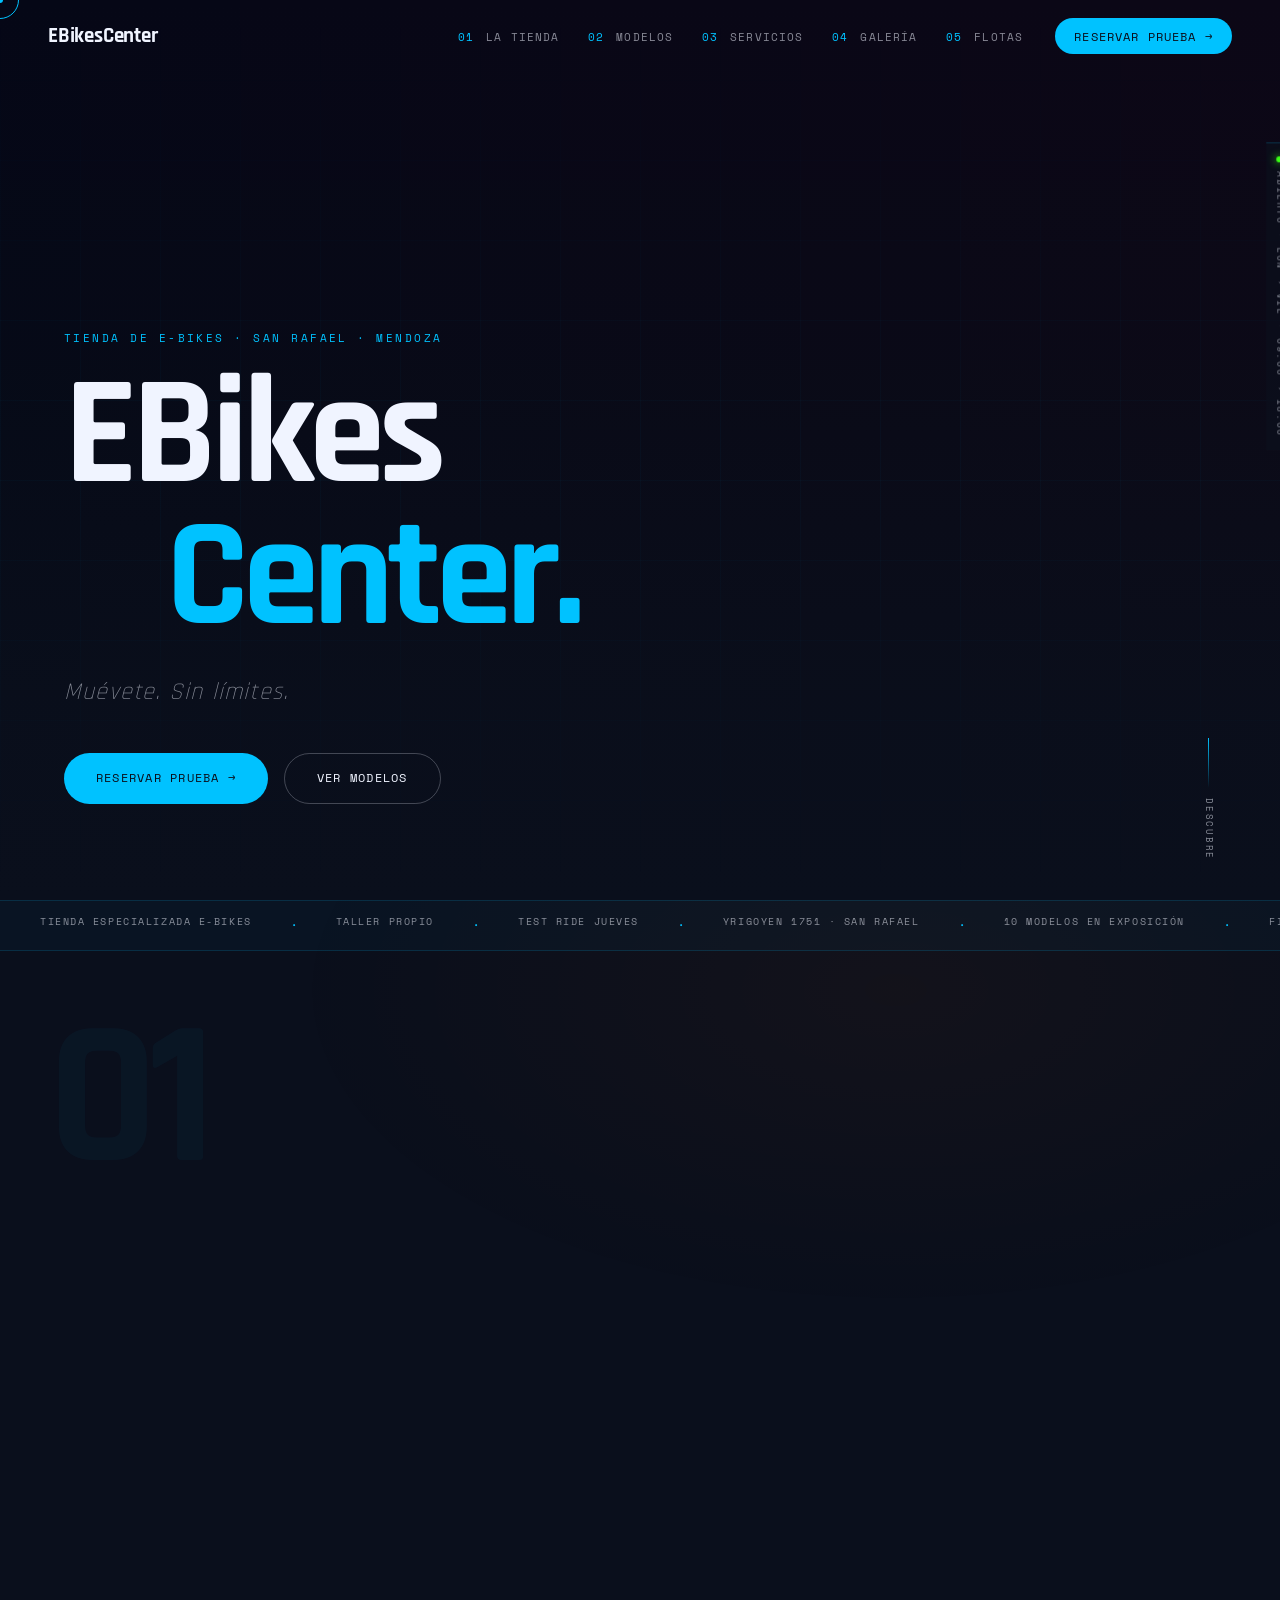
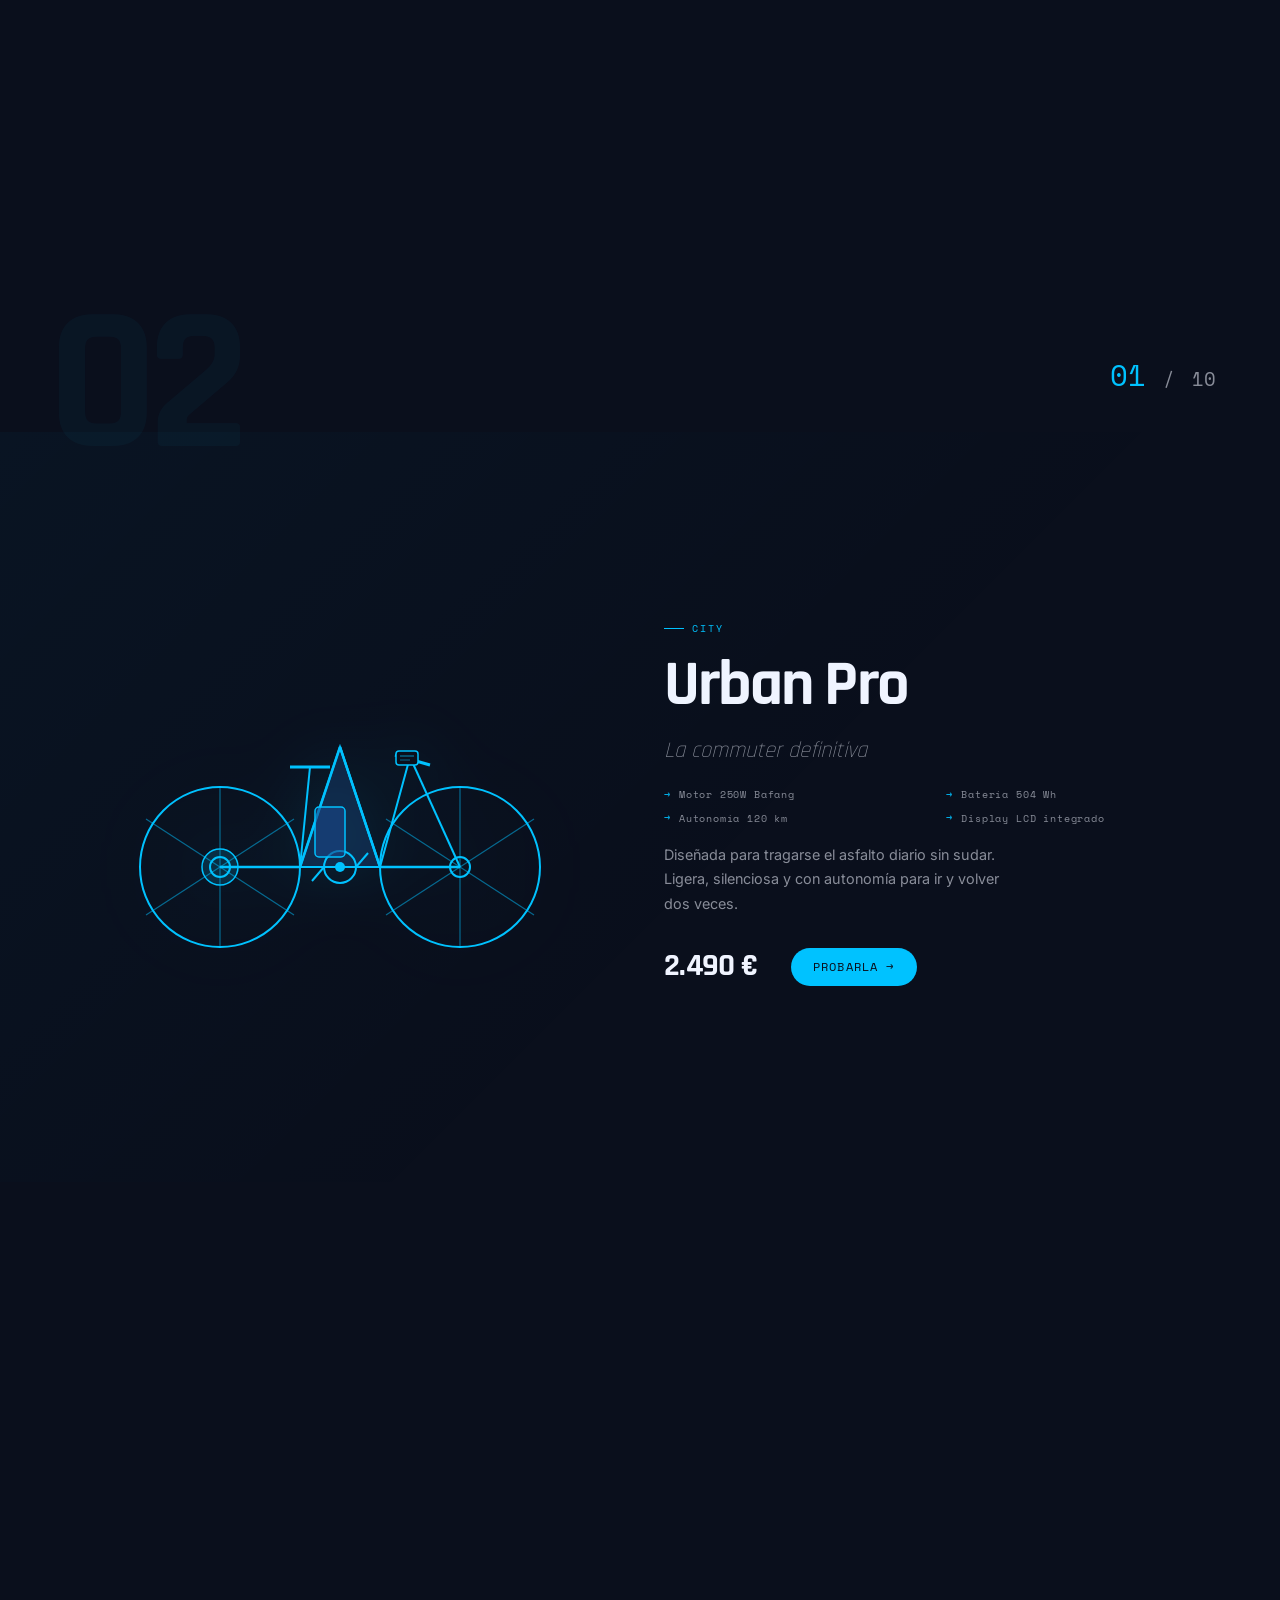
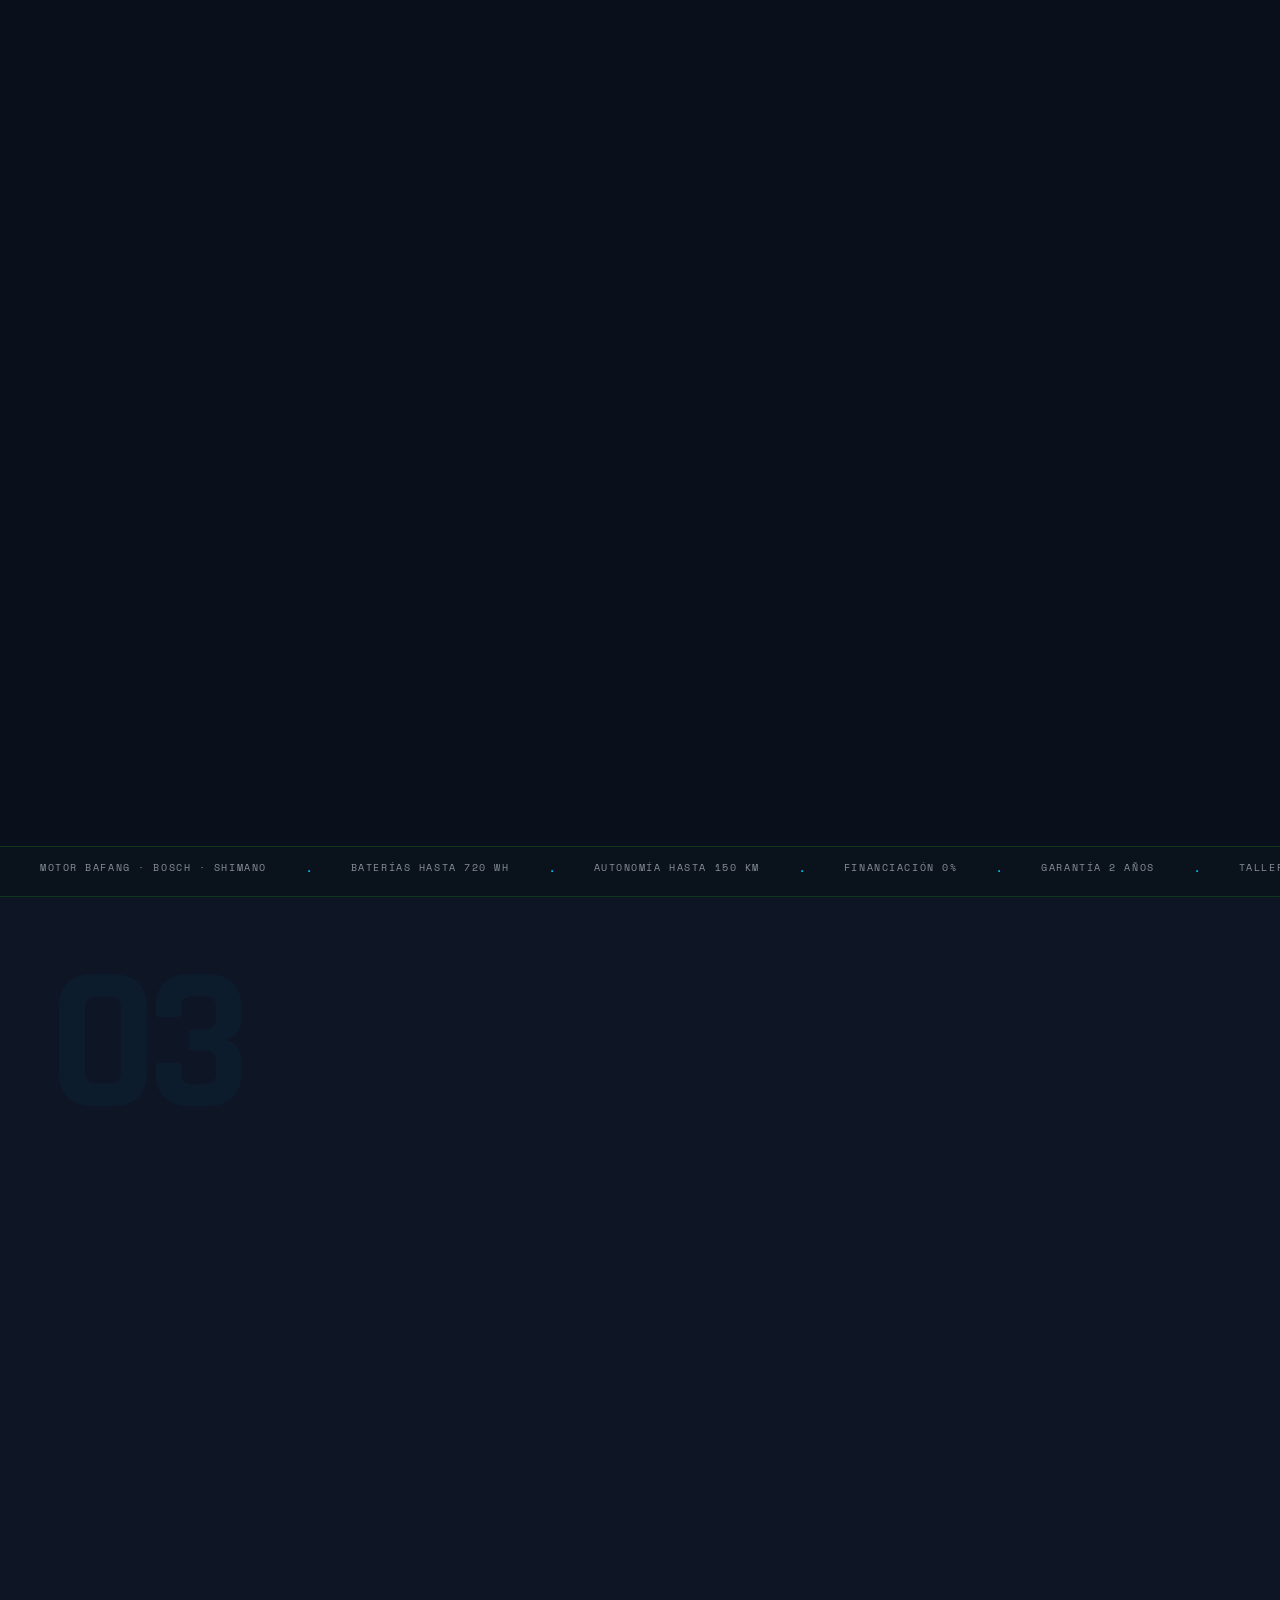
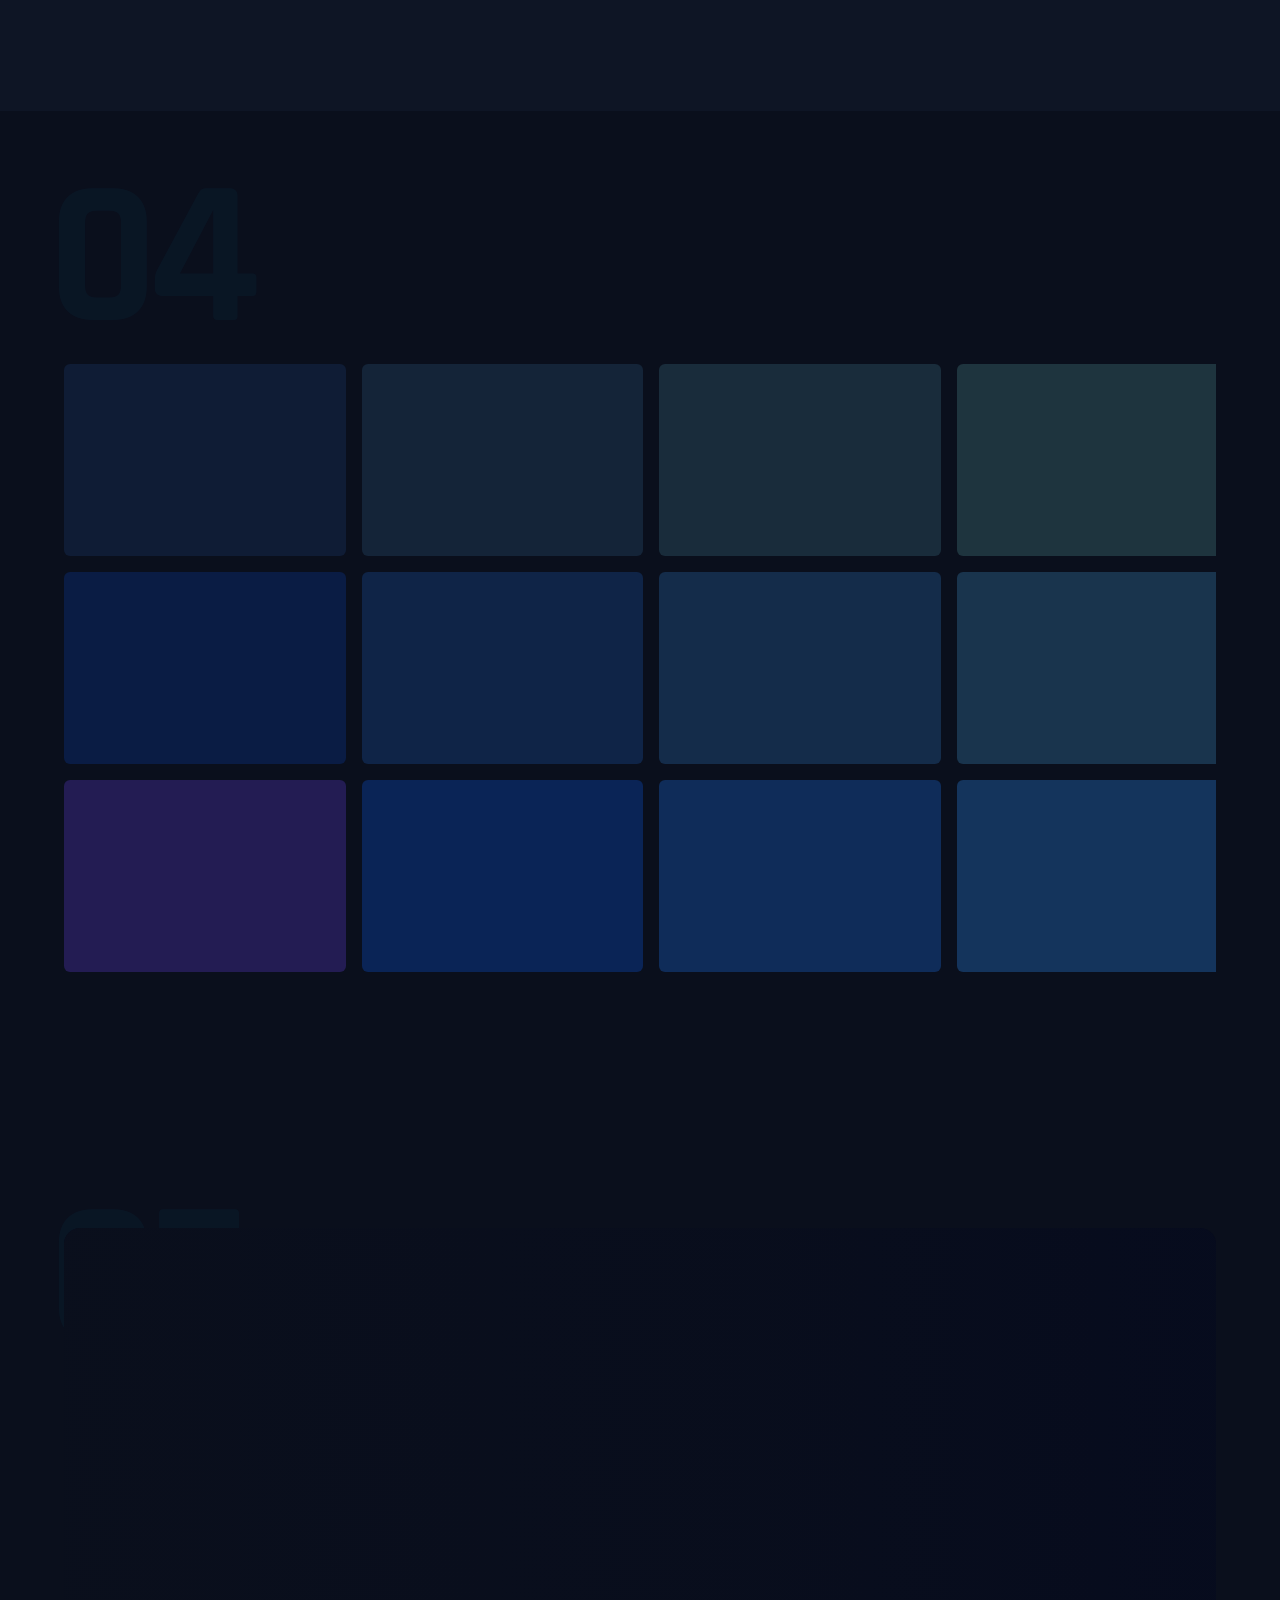
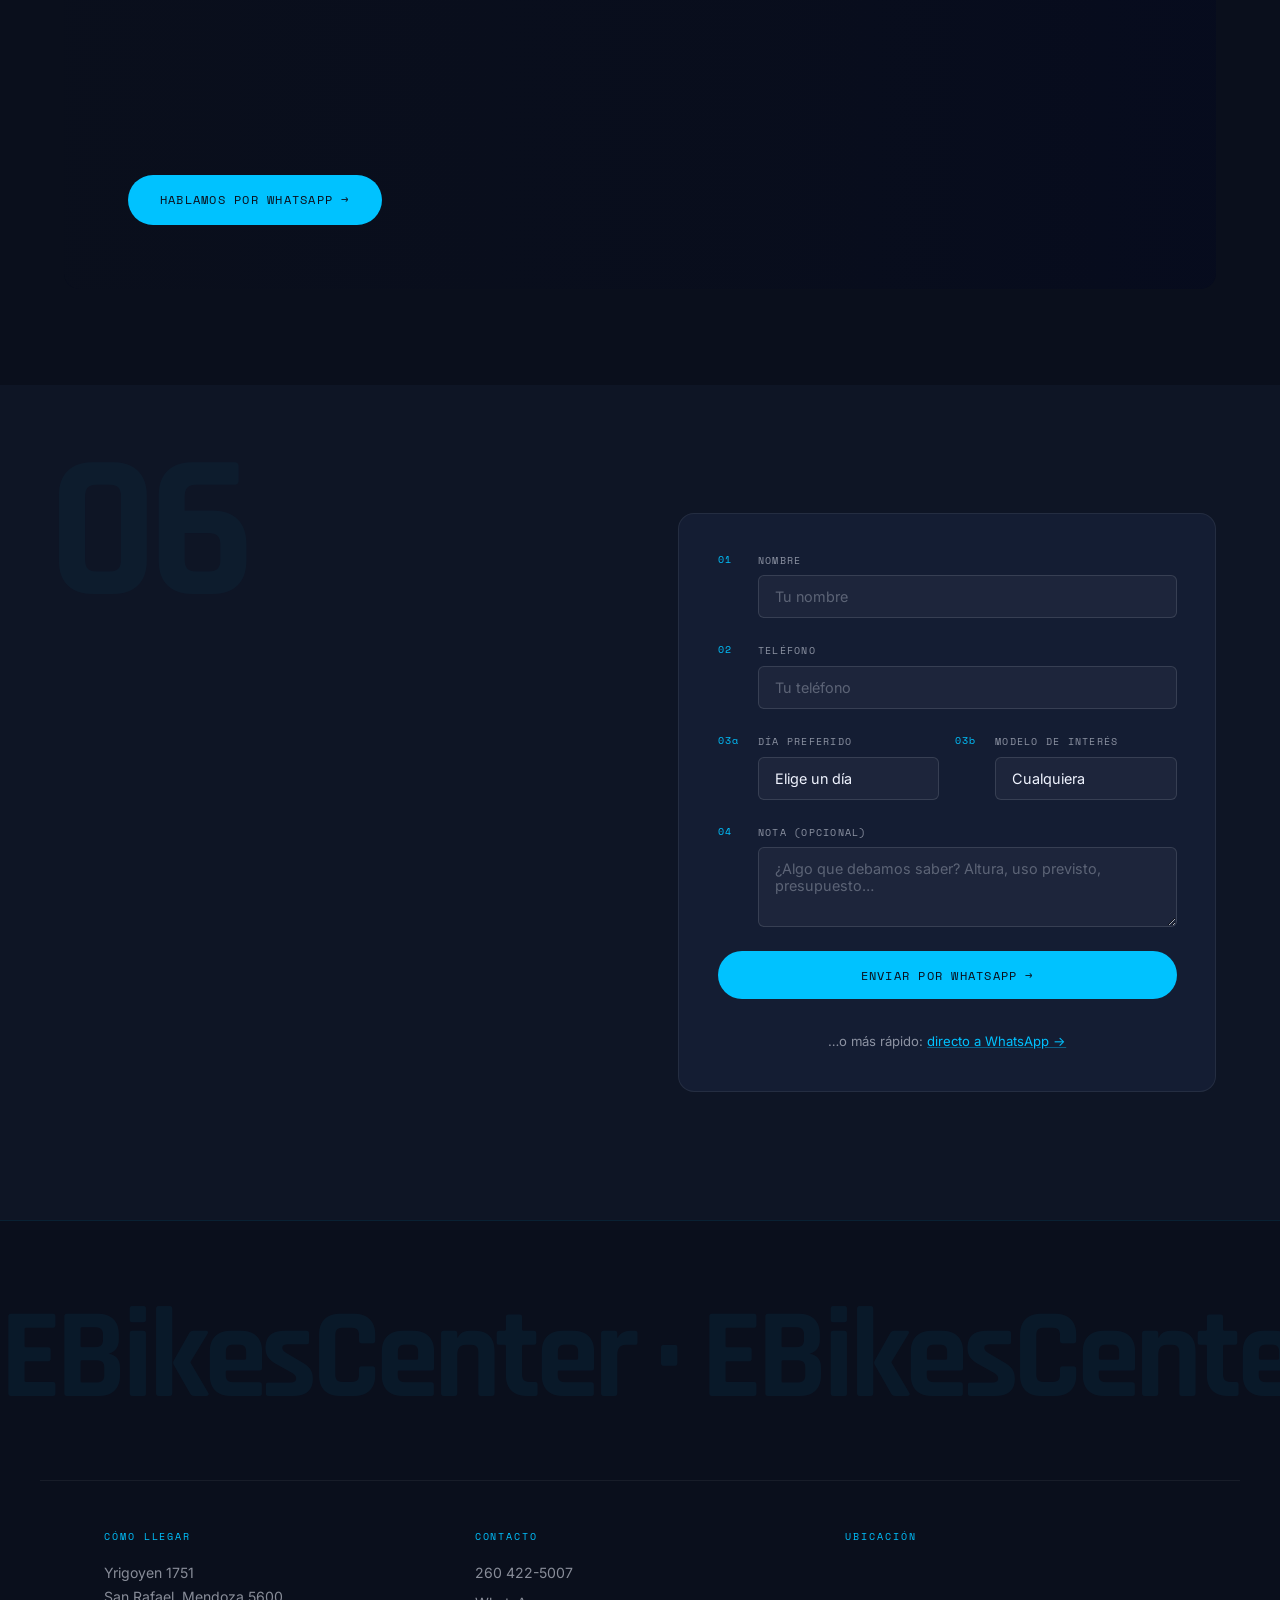
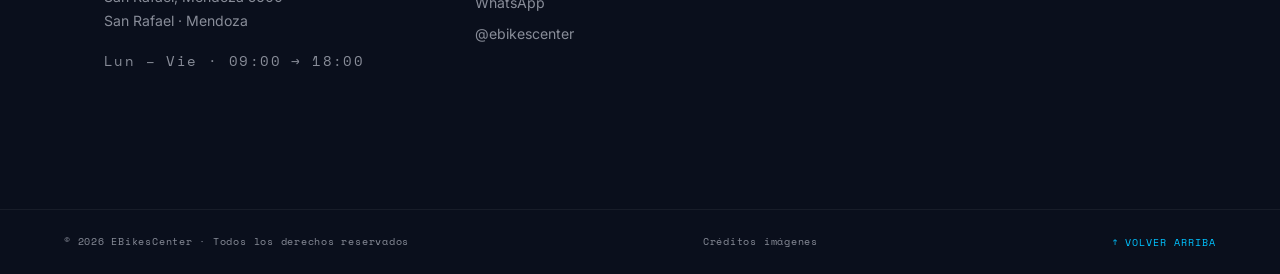
==== commit 0b38bc30: "revert: restaurar archivos EBikesCenter AWARE se moverá a su propio repositorio.  https://claude.ai/" ====
--- a/index.html
+++ b/index.html
@@ -3,288 +3,648 @@
 <head>
   <meta charset="UTF-8" />
   <meta name="viewport" content="width=device-width, initial-scale=1.0" />
-  <title>AWARE — Yerba Mate Orgánica</title>
-  <link rel="stylesheet" href="styles.css" />
-  <link href="https://fonts.googleapis.com/css2?family=Playfair+Display:ital,wght@0,400;0,700;0,900;1,400&family=Inter:wght@300;400;500;600&display=swap" rel="stylesheet" />
+  <meta name="description" content="EBikesCenter — Tienda especializada en bicicletas eléctricas en San Rafael, Mendoza. Venta, taller, prueba y asesoría. Yrigoyen 1751." />
+  <meta name="theme-color" content="#0A0F1C" />
+  <meta property="og:title" content="EBikesCenter — Muévete. Sin límites." />
+  <meta property="og:description" content="Tienda especializada en bicicletas eléctricas en San Rafael, Mendoza. Gama city, MTB, cargo, plegables y más." />
+  <meta property="og:image" content="assets/img/og-image.webp" />
+  <title>EBikesCenter — Muévete. Sin límites.</title>
+
+  <!-- Google Fonts -->
+  <link rel="preconnect" href="https://fonts.googleapis.com" />
+  <link rel="preconnect" href="https://fonts.gstatic.com" crossorigin />
+  <link href="https://fonts.googleapis.com/css2?family=Rajdhani:wght@300;400;500;600;700&family=Inter:wght@300;400;500;600&family=Space+Mono:ital,wght@0,400;0,700;1,400&display=swap" rel="stylesheet" />
+
+  <!-- Styles -->
+  <link rel="stylesheet" href="styles.css?v=20260613" />
 </head>
 <body>
 
-  <!-- NAVBAR -->
-  <nav class="navbar" id="navbar">
-    <div class="nav-container">
-      <a href="#inicio" class="nav-logo">AWARE</a>
-      <button class="nav-toggle" id="navToggle" aria-label="Abrir menú">
-        <span></span><span></span><span></span>
-      </button>
-      <ul class="nav-links" id="navLinks">
-        <li><a href="#inicio" class="nav-link">Inicio</a></li>
-        <li><a href="#productos" class="nav-link">Productos</a></li>
-        <li><a href="#nosotros" class="nav-link">Nosotros</a></li>
-        <li><a href="#contacto" class="nav-link">Contacto</a></li>
-      </ul>
-    </div>
-  </nav>
-
-  <!-- HERO -->
-  <section class="hero" id="inicio">
-    <div class="hero-content">
-      <span class="hero-eyebrow">Yerba Mate Orgánica</span>
-      <h1 class="hero-title">AWARE</h1>
-      <p class="hero-slogan">Cada buen día empieza con consciencia.</p>
-      <div class="hero-actions">
-        <a href="#productos" class="btn btn-primary">Conocé nuestros productos</a>
-        <a href="#nosotros" class="btn btn-outline">Nuestra historia</a>
-      </div>
-    </div>
-    <div class="hero-scroll">
-      <span>Scrolleá</span>
-      <div class="scroll-line"></div>
-    </div>
-  </section>
-
-  <!-- FRANJA DE VALORES -->
-  <div class="valores-strip">
-    <div class="valores-container">
-      <div class="valor-item">
-        <span class="valor-icon">🌿</span>
-        <span>100% Orgánica</span>
-      </div>
-      <div class="valor-divider"></div>
-      <div class="valor-item">
-        <span class="valor-icon">🧉</span>
-        <span>Cosecha Artesanal</span>
-      </div>
-      <div class="valor-divider"></div>
-      <div class="valor-item">
-        <span class="valor-icon">🌍</span>
-        <span>Producción Consciente</span>
-      </div>
-      <div class="valor-divider"></div>
-      <div class="valor-item">
-        <span class="valor-icon">✨</span>
-        <span>Sin Aditivos</span>
-      </div>
+  <!-- ═══════════════════════════════════════════════════════
+       CURSOR PERSONALIZADO
+  ════════════════════════════════════════════════════════ -->
+  <div class="cursor" id="cursor" aria-hidden="true">
+    <div class="cursor__ring"></div>
+    <div class="cursor__dot"></div>
+    <span class="cursor__label" id="cursorLabel"></span>
+  </div>
+
+  <!-- ═══════════════════════════════════════════════════════
+       AURORA GLOBAL + GRAIN
+  ════════════════════════════════════════════════════════ -->
+  <div class="aurora" aria-hidden="true"></div>
+  <div class="grain" aria-hidden="true"></div>
+
+  <!-- ═══════════════════════════════════════════════════════
+       SPLASH
+  ════════════════════════════════════════════════════════ -->
+  <div class="splash" id="splash" aria-hidden="true" role="status" aria-label="Cargando EBikesCenter">
+    <div class="splash__inner">
+      <div class="splash__logo">
+        <span class="splash__char" style="--i:0">E</span><span
+             class="splash__char" style="--i:1">B</span><span
+             class="splash__char" style="--i:2">i</span><span
+             class="splash__char" style="--i:3">k</span><span
+             class="splash__char" style="--i:4">e</span><span
+             class="splash__char" style="--i:5">s</span><span
+             class="splash__char splash__char--accent" style="--i:6">C</span><span
+             class="splash__char" style="--i:7">e</span><span
+             class="splash__char" style="--i:8">n</span><span
+             class="splash__char" style="--i:9">t</span><span
+             class="splash__char" style="--i:10">e</span><span
+             class="splash__char" style="--i:11">r</span>
+      </div>
+      <div class="splash__tagline">Muévete. Sin límites.</div>
+      <div class="splash__bar"><div class="splash__progress" id="splashProgress"></div></div>
     </div>
   </div>
 
-  <!-- PRODUCTOS -->
-  <section class="productos" id="productos">
-    <div class="section-container">
-      <div class="section-header">
-        <span class="section-eyebrow">Lo que hacemos</span>
-        <h2 class="section-title">Nuestros Productos</h2>
-        <p class="section-subtitle">Cada producto es una invitación a estar presente.<br>Tocá cualquier producto para consultar por WhatsApp.</p>
-      </div>
-
-      <!-- YERBA MATE -->
-      <div class="categoria">
-        <h3 class="categoria-titulo">Yerba Mate</h3>
-        <div class="productos-grid">
-          <div class="producto-card" onclick="consultarWsp('Yerba Mate Clásica Orgánica')">
-            <div class="producto-img ph-verde">
-              <span>🧉</span>
-            </div>
-            <div class="producto-info">
-              <h4>Clásica Orgánica</h4>
-              <p>La yerba de siempre, cultivada con respeto por la tierra. Sabor equilibrado, cuerpo lleno.</p>
-              <span class="btn-wsp">Consultar →</span>
-            </div>
+  <!-- ═══════════════════════════════════════════════════════
+       MARCA LATERAL FIJA
+  ════════════════════════════════════════════════════════ -->
+  <aside class="side-brand" aria-label="Estado tienda">
+    <span class="side-brand__dot" aria-hidden="true"></span>
+    <span class="side-brand__text">ABIERTO · LUN → VIE · 09:00 → 18:00</span>
+  </aside>
+
+  <!-- ═══════════════════════════════════════════════════════
+       NAVEGACIÓN
+  ════════════════════════════════════════════════════════ -->
+  <nav class="nav" id="nav" role="navigation" aria-label="Navegación principal">
+    <a class="nav__logo" href="#hero" data-cursor="inicio">EBikesCenter</a>
+    <ul class="nav__links" role="list">
+      <li><a href="#tienda"   class="nav__link" data-cursor="ver"><span class="nav__num">01</span> La Tienda</a></li>
+      <li><a href="#modelos"  class="nav__link" data-cursor="ver"><span class="nav__num">02</span> Modelos</a></li>
+      <li><a href="#servicios" class="nav__link" data-cursor="ver"><span class="nav__num">03</span> Servicios</a></li>
+      <li><a href="#galeria"  class="nav__link" data-cursor="mirar"><span class="nav__num">04</span> Galería</a></li>
+      <li><a href="#flotas"   class="nav__link" data-cursor="ver"><span class="nav__num">05</span> Flotas</a></li>
+    </ul>
+    <a class="nav__cta" href="#reserva" data-cursor="reservar">Reservar prueba →</a>
+    <button class="nav__burger" id="navBurger" aria-label="Abrir menú" aria-expanded="false">
+      <span></span><span></span><span></span>
+    </button>
+  </nav>
+
+  <!-- Mobile menu overlay -->
+  <div class="nav__overlay" id="navOverlay" aria-hidden="true">
+    <ul role="list">
+      <li><a href="#tienda"    data-cursor="ver" class="reveal" data-split><span class="nav__num">01</span> La Tienda</a></li>
+      <li><a href="#modelos"   data-cursor="ver" class="reveal" data-split><span class="nav__num">02</span> Modelos</a></li>
+      <li><a href="#servicios" data-cursor="ver" class="reveal" data-split><span class="nav__num">03</span> Servicios</a></li>
+      <li><a href="#galeria"   data-cursor="mirar" class="reveal" data-split><span class="nav__num">04</span> Galería</a></li>
+      <li><a href="#flotas"    data-cursor="ver" class="reveal" data-split><span class="nav__num">05</span> Flotas</a></li>
+      <li><a href="#reserva"   data-cursor="reservar" class="nav__overlay-cta reveal" data-split>Reservar prueba →</a></li>
+    </ul>
+  </div>
+
+  <main>
+
+    <!-- ═══════════════════════════════════════════════════
+         HERO
+    ════════════════════════════════════════════════════ -->
+    <section class="hero" id="hero" aria-label="Bienvenida EBikesCenter">
+      <div class="hero__bg">
+        <img src="assets/img/hero-bg.webp" alt="" role="presentation" loading="eager" />
+        <div class="hero__veil"></div>
+        <div class="hero__grid" aria-hidden="true"></div>
+      </div>
+      <div class="hero__content">
+        <p class="hero__kicker">Tienda de e-bikes · San Rafael · Mendoza</p>
+        <h1 class="hero__title">
+          <span class="hero__title-line">EBikes</span>
+          <span class="hero__title-line hero__title-line--offset">Center.</span>
+        </h1>
+        <p class="hero__tagline">Muévete. Sin límites.</p>
+        <div class="hero__ctas">
+          <a class="btn btn--primary" href="#reserva" data-cursor="reservar">
+            Reservar prueba <span class="btn__arrow">→</span>
+          </a>
+          <a class="btn btn--ghost" href="#modelos" data-cursor="ver">Ver modelos</a>
+        </div>
+      </div>
+      <div class="hero__scroll" aria-hidden="true">
+        <span class="hero__scroll-line"></span>
+        <span class="hero__scroll-label">Descubre</span>
+      </div>
+    </section>
+
+    <!-- ═══════════════════════════════════════════════════
+         MARQUEE 01
+    ════════════════════════════════════════════════════ -->
+    <div class="marquee-bar marquee-bar--top" aria-hidden="true">
+      <div class="marquee-track" id="marqueeTop">
+        <span class="marquee-item">Tienda especializada e-bikes</span>
+        <span class="marquee-sep">·</span>
+        <span class="marquee-item">Taller propio</span>
+        <span class="marquee-sep">·</span>
+        <span class="marquee-item">Test ride jueves</span>
+        <span class="marquee-sep">·</span>
+        <span class="marquee-item">Yrigoyen 1751 · San Rafael</span>
+        <span class="marquee-sep">·</span>
+        <span class="marquee-item">10 modelos en exposición</span>
+        <span class="marquee-sep">·</span>
+        <span class="marquee-item">Financiación sin intereses</span>
+        <span class="marquee-sep">·</span>
+        <span class="marquee-item">Muévete. Sin límites.</span>
+        <span class="marquee-sep">·</span>
+      </div>
+    </div>
+
+    <!-- ═══════════════════════════════════════════════════
+         SECCIÓN 01 — LA TIENDA
+    ════════════════════════════════════════════════════ -->
+    <section class="section section--tienda" id="tienda" aria-labelledby="tienda-title">
+      <span class="section__watermark" aria-hidden="true">01</span>
+
+      <div class="tienda__layout">
+        <div class="tienda__media">
+          <div class="tienda__collage">
+            <figure class="tienda__img tienda__img--a reveal" data-split>
+              <img src="assets/img/tienda-01.webp" alt="Interior de EBikesCenter" loading="lazy" />
+              <figcaption class="tienda__tape">EST. 2020</figcaption>
+            </figure>
+            <figure class="tienda__img tienda__img--b reveal" data-split>
+              <img src="assets/img/tienda-02.webp" alt="Exposición de bicicletas eléctricas" loading="lazy" />
+            </figure>
+            <figure class="tienda__img tienda__img--c reveal" data-split>
+              <img src="assets/img/tienda-03.webp" alt="Taller de bicicletas eléctricas" loading="lazy" />
+            </figure>
           </div>
-          <div class="producto-card" onclick="consultarWsp('Yerba Mate Suave Orgánica')">
-            <div class="producto-img ph-kraft">
-              <span>🌾</span>
-            </div>
-            <div class="producto-info">
-              <h4>Suave Orgánica</h4>
-              <p>Ideal para los que prefieren un mate más suave. Sin palo, sin apuros, puro sabor.</p>
-              <span class="btn-wsp">Consultar →</span>
-            </div>
+        </div>
+
+        <div class="tienda__editorial">
+          <aside class="tienda__label reveal" data-split>
+            <span class="label-tag">EST · 2020 · MAD</span>
+          </aside>
+
+          <h2 class="tienda__title reveal" data-split id="tienda-title">
+            Una tienda para<br />
+            <em>pedalear diferente.</em>
+          </h2>
+
+          <p class="tienda__lead reveal" data-split>
+            Cinco años ayudando a madrileños a moverse de otra manera. No vendemos bicis: encontramos tu bici. La que encaja con tu ruta, tu cuerpo y tu ritmo.
+          </p>
+
+          <p class="tienda__body reveal" data-split>
+            Taller propio, asesoría sin presión y un equipo que también sale a rodar. Cada modelo en exposición está probado por nosotros. Si no lo recomendaríamos a un amigo, no está en la tienda.
+          </p>
+
+          <dl class="tienda__defs reveal" data-split>
+            <dt>Modelos en tienda</dt><dd>10 modelos + configuración a medida</dd>
+            <dt>Apertura</dt><dd>Lunes a viernes</dd>
+            <dt>Horario</dt><dd>10:00 → 20:00</dd>
+            <dt>Test ride</dt><dd>Jueves sin cita previa · Resto, con reserva</dd>
+            <dt>Financiación</dt><dd>Sin intereses hasta 24 meses</dd>
+          </dl>
+        </div>
+      </div>
+    </section>
+
+    <!-- ═══════════════════════════════════════════════════
+         SECCIÓN 02 — MODELOS (HORIZONTAL SCROLL)
+    ════════════════════════════════════════════════════ -->
+    <section class="section section--modelos" id="modelos" aria-labelledby="modelos-title">
+      <div class="modelos__header">
+        <span class="section__watermark" aria-hidden="true">02</span>
+        <div class="modelos__header-inner">
+          <h2 class="modelos__title reveal" data-split id="modelos-title">Nuestros modelos</h2>
+          <div class="modelos__progress-bar" aria-live="polite">
+            <span class="modelos__progress-current" id="bikeProgressCurrent">01</span>
+            <span class="modelos__progress-sep">/</span>
+            <span class="modelos__progress-total">10</span>
           </div>
         </div>
       </div>
 
-      <!-- TÉS -->
-      <div class="categoria">
-        <h3 class="categoria-titulo">Tés</h3>
-        <div class="productos-grid">
-          <div class="producto-card" onclick="consultarWsp('Té Verde Orgánico')">
-            <div class="producto-img ph-verde-claro">
-              <span>🍃</span>
-            </div>
-            <div class="producto-info">
-              <h4>Té Verde Orgánico</h4>
-              <p>Delicado y lleno de antioxidantes. Perfecto para empezar el día con calma.</p>
-              <span class="btn-wsp">Consultar →</span>
-            </div>
+      <!-- Horizontal scroll wrapper -->
+      <div class="modelos__pin-wrapper" id="modelosPin">
+        <div class="modelos__track" id="modelosTrack">
+
+          <!-- Cards rendered by JS; fallback static for no-JS -->
+          <article class="bike-card" data-bike="0" aria-label="Urban Pro — La commuter definitiva">
+            <div class="bike-card__visual">
+              <!-- SVG line-art: Urban Pro (City / Diamond) -->
+              <svg class="bike-svg" viewBox="0 0 480 320" fill="none" xmlns="http://www.w3.org/2000/svg" aria-hidden="true">
+                <!-- Rueda trasera -->
+                <circle class="svg-stroke" cx="120" cy="220" r="80" stroke="#00C2FF" stroke-width="2"/>
+                <circle class="svg-stroke" cx="120" cy="220" r="10" stroke="#00C2FF" stroke-width="2"/>
+                <!-- Rayos traseros -->
+                <line class="svg-stroke" x1="120" y1="140" x2="120" y2="220" stroke="#00C2FF" stroke-width="1.2" opacity=".5"/>
+                <line class="svg-stroke" x1="46" y1="172" x2="120" y2="220" stroke="#00C2FF" stroke-width="1.2" opacity=".5"/>
+                <line class="svg-stroke" x1="46" y1="268" x2="120" y2="220" stroke="#00C2FF" stroke-width="1.2" opacity=".5"/>
+                <line class="svg-stroke" x1="120" y1="300" x2="120" y2="220" stroke="#00C2FF" stroke-width="1.2" opacity=".5"/>
+                <line class="svg-stroke" x1="194" y1="268" x2="120" y2="220" stroke="#00C2FF" stroke-width="1.2" opacity=".5"/>
+                <line class="svg-stroke" x1="194" y1="172" x2="120" y2="220" stroke="#00C2FF" stroke-width="1.2" opacity=".5"/>
+                <!-- Rueda delantera -->
+                <circle class="svg-stroke" cx="360" cy="220" r="80" stroke="#00C2FF" stroke-width="2"/>
+                <circle class="svg-stroke" cx="360" cy="220" r="10" stroke="#00C2FF" stroke-width="2"/>
+                <!-- Rayos delanteros -->
+                <line class="svg-stroke" x1="360" y1="140" x2="360" y2="220" stroke="#00C2FF" stroke-width="1.2" opacity=".5"/>
+                <line class="svg-stroke" x1="286" y1="172" x2="360" y2="220" stroke="#00C2FF" stroke-width="1.2" opacity=".5"/>
+                <line class="svg-stroke" x1="286" y1="268" x2="360" y2="220" stroke="#00C2FF" stroke-width="1.2" opacity=".5"/>
+                <line class="svg-stroke" x1="360" y1="300" x2="360" y2="220" stroke="#00C2FF" stroke-width="1.2" opacity=".5"/>
+                <line class="svg-stroke" x1="434" y1="268" x2="360" y2="220" stroke="#00C2FF" stroke-width="1.2" opacity=".5"/>
+                <line class="svg-stroke" x1="434" y1="172" x2="360" y2="220" stroke="#00C2FF" stroke-width="1.2" opacity=".5"/>
+                <!-- Cuadro diamond -->
+                <polygon class="svg-stroke svg-fill" points="200,220 240,100 280,220" fill="#1a4a8a" fill-opacity=".35" stroke="#00C2FF" stroke-width="2"/>
+                <line class="svg-stroke" x1="120" y1="220" x2="200" y2="220" stroke="#00C2FF" stroke-width="2.5"/>
+                <line class="svg-stroke" x1="200" y1="220" x2="240" y2="100" stroke="#00C2FF" stroke-width="2.5"/>
+                <line class="svg-stroke" x1="240" y1="100" x2="280" y2="220" stroke="#00C2FF" stroke-width="2.5"/>
+                <line class="svg-stroke" x1="280" y1="220" x2="360" y2="220" stroke="#00C2FF" stroke-width="2.5"/>
+                <line class="svg-stroke" x1="280" y1="220" x2="240" y2="100" stroke="#00C2FF" stroke-width="2"/>
+                <!-- Sillín -->
+                <line class="svg-stroke" x1="200" y1="220" x2="210" y2="120" stroke="#00C2FF" stroke-width="2"/>
+                <line class="svg-stroke" x1="190" y1="120" x2="230" y2="120" stroke="#00C2FF" stroke-width="3"/>
+                <!-- Manillar -->
+                <line class="svg-stroke" x1="280" y1="220" x2="310" y2="110" stroke="#00C2FF" stroke-width="2"/>
+                <line class="svg-stroke" x1="295" y1="108" x2="330" y2="118" stroke="#00C2FF" stroke-width="3"/>
+                <!-- Horquilla -->
+                <line class="svg-stroke" x1="310" y1="110" x2="360" y2="220" stroke="#00C2FF" stroke-width="2"/>
+                <!-- Pedalier -->
+                <circle class="svg-stroke" cx="240" cy="220" r="16" stroke="#00C2FF" stroke-width="2"/>
+                <circle class="svg-stroke" cx="240" cy="220" r="5" fill="#00C2FF"/>
+                <line class="svg-stroke" x1="224" y1="220" x2="212" y2="234" stroke="#00C2FF" stroke-width="2"/>
+                <line class="svg-stroke" x1="256" y1="220" x2="268" y2="206" stroke="#00C2FF" stroke-width="2"/>
+                <!-- Motor (hub) trasero highlight -->
+                <circle cx="120" cy="220" r="18" fill="#00C2FF" fill-opacity=".15" stroke="#00C2FF" stroke-width="1.5"/>
+                <!-- Batería en cuadro -->
+                <rect class="svg-stroke" x="215" y="160" width="30" height="50" rx="4" fill="#1a4a8a" fill-opacity=".6" stroke="#00C2FF" stroke-width="1.5"/>
+                <!-- Display -->
+                <rect class="svg-stroke" x="296" y="104" width="22" height="14" rx="3" fill="#0A0F1C" stroke="#00C2FF" stroke-width="1.5"/>
+                <line x1="300" y1="109" x2="314" y2="109" stroke="#00C2FF" stroke-width="1" opacity=".7"/>
+                <line x1="300" y1="113" x2="310" y2="113" stroke="#00C2FF" stroke-width="1" opacity=".5"/>
+              </svg>
+            </div>
+            <div class="bike-card__info">
+              <span class="bike-card__series">City</span>
+              <h3 class="bike-card__name">Urban Pro</h3>
+              <p class="bike-card__subtitle">La commuter definitiva</p>
+              <ul class="bike-card__specs">
+                <li>Motor 250W Bafang</li>
+                <li>Batería 504 Wh</li>
+                <li>Autonomía 120 km</li>
+                <li>Display LCD integrado</li>
+              </ul>
+              <p class="bike-card__desc">Diseñada para tragarse el asfalto diario sin sudar. Ligera, silenciosa y con autonomía para ir y volver dos veces.</p>
+              <div class="bike-card__footer">
+                <span class="bike-card__price">2.490 €</span>
+                <a class="bike-card__cta" href="#reserva" data-cursor="reservar">Probarla →</a>
+              </div>
+            </div>
+          </article>
+
+          <!-- JS inserts remaining 9 cards -->
+          <div id="bikeCardsMount"></div>
+
+        </div>
+      </div>
+
+      <!-- Marquee ingredientes inverso -->
+      <div class="marquee-bar marquee-bar--specs" aria-hidden="true">
+        <div class="marquee-track marquee-track--reverse" id="marqueeSpecs">
+          <span class="marquee-item">Motor Bafang · Bosch · Shimano</span>
+          <span class="marquee-sep">·</span>
+          <span class="marquee-item">Baterías hasta 720 Wh</span>
+          <span class="marquee-sep">·</span>
+          <span class="marquee-item">Autonomía hasta 150 km</span>
+          <span class="marquee-sep">·</span>
+          <span class="marquee-item">Financiación 0%</span>
+          <span class="marquee-sep">·</span>
+          <span class="marquee-item">Garantía 2 años</span>
+          <span class="marquee-sep">·</span>
+          <span class="marquee-item">Taller propio</span>
+          <span class="marquee-sep">·</span>
+          <span class="marquee-item">Test ride disponible</span>
+          <span class="marquee-sep">·</span>
+        </div>
+      </div>
+    </section>
+
+    <!-- ═══════════════════════════════════════════════════
+         SECCIÓN 03 — SERVICIOS
+    ════════════════════════════════════════════════════ -->
+    <section class="section section--servicios" id="servicios" aria-labelledby="servicios-title">
+      <span class="section__watermark" aria-hidden="true">03</span>
+      <div class="section__inner">
+        <header class="section__header">
+          <span class="label-tag reveal" data-split>Qué hacemos</span>
+          <h2 class="section__title reveal" data-split id="servicios-title">
+            Mucho más<br /><em>que vender bicis.</em>
+          </h2>
+        </header>
+
+        <div class="servicios__grid" id="serviciosGrid">
+          <!-- Jueves -->
+          <article class="servicio-card servicio-card--bike reveal" data-split aria-label="Test Ride — Jueves">
+            <div class="servicio-card__icon">
+              <svg viewBox="0 0 60 60" fill="none" xmlns="http://www.w3.org/2000/svg" aria-hidden="true">
+                <circle cx="14" cy="42" r="10" stroke="#39FF14" stroke-width="2"/>
+                <circle cx="46" cy="42" r="10" stroke="#39FF14" stroke-width="2"/>
+                <path d="M24 42 L30 24 L36 42" stroke="#39FF14" stroke-width="2" fill="none"/>
+                <line x1="14" y1="42" x2="24" y2="42" stroke="#39FF14" stroke-width="2"/>
+                <line x1="36" y1="42" x2="46" y2="42" stroke="#39FF14" stroke-width="2"/>
+                <line x1="30" y1="24" x2="38" y2="30" stroke="#39FF14" stroke-width="1.5" opacity=".6"/>
+                <circle cx="30" cy="42" r="3" fill="#39FF14"/>
+              </svg>
+            </div>
+            <span class="servicio-card__day">Jueves</span>
+            <h3 class="servicio-card__name">Test Ride</h3>
+            <p class="servicio-card__desc">Prueba sin compromiso. Llévate la que quieras a rodar por San Rafael.</p>
+            <div class="servicio-card__bar" style="background:#39FF14"></div>
+          </article>
+
+          <!-- Lun-Mié Taller -->
+          <article class="servicio-card servicio-card--wrench reveal" data-split aria-label="Taller Express — Lunes a Miércoles">
+            <div class="servicio-card__icon">
+              <svg viewBox="0 0 60 60" fill="none" xmlns="http://www.w3.org/2000/svg" aria-hidden="true">
+                <path d="M38 10 C44 14 46 22 42 28 L18 52 C16 54 13 54 11 52 C9 50 9 47 11 45 L35 21 C41 17 43 12 38 10Z" stroke="#00C2FF" stroke-width="2" fill="none"/>
+                <circle cx="14" cy="48" r="3" fill="#00C2FF"/>
+                <line x1="30" y1="14" x2="44" y2="28" stroke="#00C2FF" stroke-width="1.5" opacity=".5"/>
+                <!-- lightning bolt on tool -->
+                <path d="M43 8 L40 16 L44 16 L41 24" stroke="#00C2FF" stroke-width="1.5" fill="none" opacity=".7"/>
+              </svg>
+            </div>
+            <span class="servicio-card__day">Lun – Mié</span>
+            <h3 class="servicio-card__name">Taller Express</h3>
+            <p class="servicio-card__desc">Revisión completa en 24 horas. Recogida y entrega en San Rafael.</p>
+            <div class="servicio-card__bar" style="background:#00C2FF"></div>
+          </article>
+
+          <!-- Viernes Asesoría -->
+          <article class="servicio-card servicio-card--chat reveal" data-split aria-label="Asesoría — Viernes">
+            <div class="servicio-card__icon">
+              <svg viewBox="0 0 60 60" fill="none" xmlns="http://www.w3.org/2000/svg" aria-hidden="true">
+                <rect x="8" y="10" width="36" height="28" rx="5" stroke="#FF6B00" stroke-width="2"/>
+                <path d="M12 46 L8 38 L20 38Z" fill="#FF6B00" fill-opacity=".6" stroke="#FF6B00" stroke-width="1.5"/>
+                <line x1="16" y1="22" x2="36" y2="22" stroke="#FF6B00" stroke-width="2"/>
+                <line x1="16" y1="29" x2="30" y2="29" stroke="#FF6B00" stroke-width="2" opacity=".6"/>
+                <!-- bolt -->
+                <path d="M46 12 L43 20 L47 20 L44 28" stroke="#FF6B00" stroke-width="1.5" fill="none"/>
+              </svg>
+            </div>
+            <span class="servicio-card__day">Viernes</span>
+            <h3 class="servicio-card__name">Asesoría</h3>
+            <p class="servicio-card__desc">Te ayudamos a elegir la bici de tu vida. Sin presión, con criterio.</p>
+            <div class="servicio-card__bar" style="background:#FF6B00"></div>
+          </article>
+
+          <!-- Sábado Ruta -->
+          <article class="servicio-card servicio-card--map reveal" data-split aria-label="Ruta Grupal — Sábado">
+            <div class="servicio-card__icon">
+              <svg viewBox="0 0 60 60" fill="none" xmlns="http://www.w3.org/2000/svg" aria-hidden="true">
+                <path d="M30 8 C22 8 14 16 14 26 C14 38 30 52 30 52 C30 52 46 38 46 26 C46 16 38 8 30 8Z" stroke="#00C2FF" stroke-width="2" fill="none"/>
+                <circle cx="30" cy="26" r="7" stroke="#00C2FF" stroke-width="2"/>
+                <circle cx="30" cy="26" r="2" fill="#00C2FF"/>
+                <!-- route line -->
+                <path d="M8 50 Q20 44 30 48 Q40 52 52 46" stroke="#00C2FF" stroke-width="1.5" stroke-dasharray="3 3" opacity=".5"/>
+              </svg>
+            </div>
+            <span class="servicio-card__day">Sábado</span>
+            <h3 class="servicio-card__name">Ruta Grupal</h3>
+            <p class="servicio-card__desc">Salida con la comunidad. 10:00 desde la tienda. Todos los niveles.</p>
+            <div class="servicio-card__bar" style="background:#00C2FF"></div>
+          </article>
+        </div>
+      </div>
+    </section>
+
+    <!-- ═══════════════════════════════════════════════════
+         SECCIÓN 04 — GALERÍA
+    ════════════════════════════════════════════════════ -->
+    <section class="section section--galeria" id="galeria" aria-labelledby="galeria-title">
+      <span class="section__watermark" aria-hidden="true">04</span>
+      <div class="galeria__header">
+        <span class="label-tag reveal" data-split>Imágenes</span>
+        <h2 class="section__title reveal" data-split id="galeria-title">Así se ve <em>la electricidad.</em></h2>
+      </div>
+
+      <div class="galeria__lanes">
+        <!-- Carril 1: rápido -->
+        <div class="galeria__lane" aria-label="Galería carril 1">
+          <div class="galeria__inner galeria__inner--fast" id="galLane1">
+            <figure class="galeria__fig"><img src="assets/img/gallery-01.webp" alt="Bicicleta eléctrica urbana en movimiento" loading="lazy" /></figure>
+            <figure class="galeria__fig"><img src="assets/img/gallery-02.webp" alt="Detalle motor e-bike" loading="lazy" /></figure>
+            <figure class="galeria__fig"><img src="assets/img/gallery-03.webp" alt="Ruta en bicicleta eléctrica de montaña" loading="lazy" /></figure>
+            <figure class="galeria__fig"><img src="assets/img/gallery-04.webp" alt="Batería de bicicleta eléctrica" loading="lazy" /></figure>
+            <figure class="galeria__fig"><img src="assets/img/gallery-05.webp" alt="Taller de reparación e-bikes" loading="lazy" /></figure>
           </div>
-          <div class="producto-card" onclick="consultarWsp('Té Negro Orgánico')">
-            <div class="producto-img ph-oscuro">
-              <span>🫖</span>
-            </div>
-            <div class="producto-info">
-              <h4>Té Negro Orgánico</h4>
-              <p>Intenso y aromático. Para los que necesitan un empuje con elegancia.</p>
-              <span class="btn-wsp">Consultar →</span>
-            </div>
+        </div>
+        <!-- Carril 2: lento -->
+        <div class="galeria__lane" aria-label="Galería carril 2">
+          <div class="galeria__inner galeria__inner--slow" id="galLane2">
+            <figure class="galeria__fig"><img src="assets/img/gallery-06.webp" alt="Ciclista urbano con e-bike" loading="lazy" /></figure>
+            <figure class="galeria__fig"><img src="assets/img/gallery-07.webp" alt="Cargo bike cargada en ciudad" loading="lazy" /></figure>
+            <figure class="galeria__fig"><img src="assets/img/gallery-08.webp" alt="Display digital bicicleta eléctrica" loading="lazy" /></figure>
+            <figure class="galeria__fig"><img src="assets/img/gallery-09.webp" alt="Grupo de ciclistas en ruta eléctrica" loading="lazy" /></figure>
+            <figure class="galeria__fig"><img src="assets/img/gallery-10.webp" alt="Bicicleta plegable eléctrica" loading="lazy" /></figure>
           </div>
-          <div class="producto-card" onclick="consultarWsp('Té de Hierbas Orgánico')">
-            <div class="producto-img ph-amarillo">
-              <span>🌸</span>
-            </div>
-            <div class="producto-info">
-              <h4>Té de Hierbas</h4>
-              <p>Una mezcla reconfortante de hierbas orgánicas para cualquier momento del día.</p>
-              <span class="btn-wsp">Consultar →</span>
-            </div>
+        </div>
+        <!-- Carril 3: inverso -->
+        <div class="galeria__lane" aria-label="Galería carril 3">
+          <div class="galeria__inner galeria__inner--reverse" id="galLane3">
+            <figure class="galeria__fig"><img src="assets/img/gallery-11.webp" alt="Freno hidráulico e-bike MTB" loading="lazy" /></figure>
+            <figure class="galeria__fig"><img src="assets/img/gallery-12.webp" alt="Rueda trasera con motor integrado" loading="lazy" /></figure>
+            <figure class="galeria__fig"><img src="assets/img/gallery-13.webp" alt="Interior tienda EBikesCenter" loading="lazy" /></figure>
+            <figure class="galeria__fig"><img src="assets/img/gallery-14.webp" alt="Bicicleta eléctrica de carretera" loading="lazy" /></figure>
+            <figure class="galeria__fig"><img src="assets/img/gallery-15.webp" alt="Test ride en San Rafael Mendoza" loading="lazy" /></figure>
+            <figure class="galeria__fig"><img src="assets/img/gallery-16.webp" alt="Detalle manillar con display GPS" loading="lazy" /></figure>
           </div>
         </div>
       </div>
-
-      <!-- BLENDS -->
-      <div class="categoria">
-        <h3 class="categoria-titulo">Blends</h3>
-        <div class="productos-grid">
-          <div class="producto-card" onclick="consultarWsp('Blend Energizante AWARE')">
-            <div class="producto-img ph-verde">
-              <span>⚡</span>
-            </div>
-            <div class="producto-info">
-              <h4>Blend Energizante</h4>
-              <p>Yerba mate con guaraná y jengibre. Energía natural para cuando más lo necesitás.</p>
-              <span class="btn-wsp">Consultar →</span>
+    </section>
+
+    <!-- ═══════════════════════════════════════════════════
+         SECCIÓN 05 — FLOTAS & EMPRESAS
+    ════════════════════════════════════════════════════ -->
+    <section class="section section--flotas" id="flotas" aria-labelledby="flotas-title">
+      <span class="section__watermark" aria-hidden="true">05</span>
+      <div class="flotas__card" id="flotasCard">
+        <div class="flotas__bg">
+          <img src="assets/img/flotas-bg.webp" alt="" role="presentation" loading="lazy" />
+          <div class="flotas__veil"></div>
+        </div>
+        <div class="flotas__content">
+          <span class="label-tag reveal" data-split>Flotas &amp; Empresas</span>
+          <h2 class="flotas__title reveal" data-split id="flotas-title">
+            Electrifica<br /><em>tu flota.</em>
+          </h2>
+          <p class="flotas__copy reveal" data-split>
+            Reparto urbano, equipo comercial, empresa con política de movilidad sostenible. Suministramos, mantenemos y gestionamos flotas de e-bikes para empresas de cualquier tamaño. Desde 5 unidades.
+          </p>
+          <ul class="flotas__list reveal" data-split>
+            <li>Venta y leasing de flotas</li>
+            <li>Mantenimiento preventivo incluido</li>
+            <li>Seguro y gestión centralizada</li>
+            <li>Personalización con branding de tu empresa</li>
+          </ul>
+          <a class="btn btn--primary" href="https://wa.me/542604225007?text=Hola%2C%20me%20interesa%20información%20sobre%20flotas%20de%20e-bikes%20para%20mi%20empresa."
+             target="_blank" rel="noopener noreferrer" data-cursor="WhatsApp">
+            Hablamos por WhatsApp →
+          </a>
+        </div>
+      </div>
+    </section>
+
+    <!-- ═══════════════════════════════════════════════════
+         SECCIÓN 06 — RESERVA TEST RIDE
+    ════════════════════════════════════════════════════ -->
+    <section class="section section--reserva" id="reserva" aria-labelledby="reserva-title">
+      <span class="section__watermark" aria-hidden="true">06</span>
+      <div class="section__inner reserva__layout">
+
+        <div class="reserva__editorial">
+          <span class="label-tag reveal" data-split>Reservar prueba</span>
+          <h2 class="reserva__title reveal" data-split id="reserva-title">
+            Pruébala.<br /><em>Luego decide.</em>
+          </h2>
+          <p class="reserva__lead reveal" data-split>
+            Rellena el formulario y te confirmamos por WhatsApp. Test rides disponibles cualquier día con cita previa; los jueves sin reserva.
+          </p>
+          <div class="reserva__info reveal" data-split>
+            <div class="reserva__info-item">
+              <span class="reserva__info-label">Tel.</span>
+              <a href="tel:+542604225007" data-cursor="leer">260 422-5007</a>
+            </div>
+            <div class="reserva__info-item">
+              <span class="reserva__info-label">WhatsApp</span>
+              <a href="https://wa.me/542604225007" target="_blank" rel="noopener noreferrer" data-cursor="WhatsApp">+34 260 422-5007</a>
+            </div>
+            <div class="reserva__info-item">
+              <span class="reserva__info-label">Instagram</span>
+              <a href="https://instagram.com/ebikescenter" target="_blank" rel="noopener noreferrer" data-cursor="mirar">@ebikescenter</a>
+            </div>
+            <div class="reserva__info-item">
+              <span class="reserva__info-label">Dirección</span>
+              <address>Calle Yrigoyen 1751, San Rafael<br />San Rafael · Mendoza</address>
+            </div>
+            <div class="reserva__info-item">
+              <span class="reserva__info-label">Horario</span>
+              <span>Lun – Vie · 09:00 → 18:00</span>
             </div>
           </div>
-          <div class="producto-card" onclick="consultarWsp('Blend Relax AWARE')">
-            <div class="producto-img ph-kraft">
-              <span>🌙</span>
-            </div>
-            <div class="producto-info">
-              <h4>Blend Relax</h4>
-              <p>Yerba mate con lavanda y manzanilla. Un mate para el cierre del día.</p>
-              <span class="btn-wsp">Consultar →</span>
-            </div>
-          </div>
-          <div class="producto-card" onclick="consultarWsp('Blend Cítrico AWARE')">
-            <div class="producto-img ph-amarillo">
-              <span>🍋</span>
-            </div>
-            <div class="producto-info">
-              <h4>Blend Cítrico</h4>
-              <p>Con cáscara de naranja y limón. Fresco, liviano y lleno de vitamina C natural.</p>
-              <span class="btn-wsp">Consultar →</span>
-            </div>
-          </div>
-        </div>
-      </div>
-
-      <!-- YUYOS -->
-      <div class="categoria">
-        <h3 class="categoria-titulo">Yuyos Saborizantes</h3>
-        <div class="productos-grid">
-          <div class="producto-card" onclick="consultarWsp('Yuyo Menta Peperina')">
-            <div class="producto-img ph-verde-claro">
-              <span>🌿</span>
-            </div>
-            <div class="producto-info">
-              <h4>Menta Peperina</h4>
-              <p>El clásico refrescante del norte argentino. Dale un twist a tu mate de siempre.</p>
-              <span class="btn-wsp">Consultar →</span>
-            </div>
-          </div>
-          <div class="producto-card" onclick="consultarWsp('Yuyo Cedrón')">
-            <div class="producto-img ph-verde">
-              <span>🍀</span>
-            </div>
-            <div class="producto-info">
-              <h4>Cedrón</h4>
-              <p>Suave y cítrico. Ayuda a la digestión y aporta calma al momento del mate.</p>
-              <span class="btn-wsp">Consultar →</span>
-            </div>
-          </div>
-          <div class="producto-card" onclick="consultarWsp('Yuyo Burrito')">
-            <div class="producto-img ph-kraft">
-              <span>🌱</span>
-            </div>
-            <div class="producto-info">
-              <h4>Burrito</h4>
-              <p>Un yuyo bien criollo con aroma intenso. Tradición en cada sorbo.</p>
-              <span class="btn-wsp">Consultar →</span>
-            </div>
-          </div>
-        </div>
-      </div>
-
+        </div>
+
+        <div class="reserva__form-wrap">
+          <form class="reserva__form" id="reservaForm" novalidate aria-label="Formulario de reserva de test ride">
+            <div class="form-field">
+              <span class="form-field__num">01</span>
+              <label for="f-nombre">Nombre</label>
+              <input type="text" id="f-nombre" name="nombre" placeholder="Tu nombre" autocomplete="given-name" required />
+            </div>
+            <div class="form-field">
+              <span class="form-field__num">02</span>
+              <label for="f-telefono">Teléfono</label>
+              <input type="tel" id="f-telefono" name="telefono" placeholder="Tu teléfono" autocomplete="tel" required />
+            </div>
+            <div class="form-field form-field--split">
+              <div>
+                <span class="form-field__num">03a</span>
+                <label for="f-dia">Día preferido</label>
+                <select id="f-dia" name="dia" required>
+                  <option value="">Elige un día</option>
+                  <option value="Lunes">Lunes</option>
+                  <option value="Martes">Martes</option>
+                  <option value="Miércoles">Miércoles</option>
+                  <option value="Jueves (sin cita)">Jueves (sin cita)</option>
+                  <option value="Viernes">Viernes</option>
+                  <option value="Sábado">Sábado</option>
+                </select>
+              </div>
+              <div>
+                <span class="form-field__num">03b</span>
+                <label for="f-modelo">Modelo de interés</label>
+                <select id="f-modelo" name="modelo">
+                  <option value="">Cualquiera</option>
+                  <option value="Urban Pro">Urban Pro (City)</option>
+                  <option value="Trail X">Trail X (MTB)</option>
+                  <option value="Cargo S">Cargo S (Cargo)</option>
+                  <option value="Fold Mini">Fold Mini (Plegable)</option>
+                  <option value="Speed 45">Speed 45 (Speed)</option>
+                  <option value="Gravel E">Gravel E (Gravel)</option>
+                  <option value="Comfort Plus">Comfort Plus (Touring)</option>
+                  <option value="Kids Power">Kids Power (Junior)</option>
+                  <option value="Trekking Pro">Trekking Pro (Trekking)</option>
+                  <option value="Road Race">Road Race (Racing)</option>
+                </select>
+              </div>
+            </div>
+            <div class="form-field">
+              <span class="form-field__num">04</span>
+              <label for="f-nota">Nota (opcional)</label>
+              <textarea id="f-nota" name="nota" placeholder="¿Algo que debamos saber? Altura, uso previsto, presupuesto…" rows="3"></textarea>
+            </div>
+            <button type="submit" class="btn btn--primary btn--full" data-cursor="enviar">
+              Enviar por WhatsApp <span class="btn__arrow">→</span>
+            </button>
+            <p class="reserva__alt">
+              …o más rápido:
+              <a href="https://wa.me/542604225007?text=Hola%2C%20quiero%20reservar%20un%20test%20ride%20en%20EBikesCenter." target="_blank" rel="noopener noreferrer" data-cursor="WhatsApp">
+                directo a WhatsApp →
+              </a>
+            </p>
+          </form>
+        </div>
+
+      </div>
+    </section>
+
+  </main>
+
+  <!-- ═══════════════════════════════════════════════════════
+       FOOTER
+  ════════════════════════════════════════════════════════ -->
+  <footer class="footer" id="footer">
+    <!-- Display título repetido -->
+    <div class="footer__marquee" aria-hidden="true">
+      <span>EBikesCenter · EBikesCenter · EBikesCenter · EBikesCenter · EBikesCenter · EBikesCenter ·</span>
     </div>
-  </section>
-
-  <!-- NOSOTROS -->
-  <section class="nosotros" id="nosotros">
-    <div class="nosotros-container">
-      <div class="nosotros-imagen">
-        <div class="nosotros-img-placeholder">
-          <span>🌱</span>
-        </div>
-      </div>
-      <div class="nosotros-texto">
-        <span class="section-eyebrow">Nuestra historia</span>
-        <h2 class="section-title">Ser consciente<br/>en cada sorbo</h2>
-        <p>AWARE nació de la convicción de que lo que consumimos importa. No solo para nosotros, sino para la tierra que lo produce y las personas que lo cosechan.</p>
-        <p>Trabajamos con productores orgánicos certificados, que cuidan el suelo como se cuida a una familia. Cada paquete que llega a tus manos es el resultado de un proceso honesto, sin agroquímicos, sin atajos.</p>
-        <p>El mate siempre fue un ritual. Nosotros queremos que sea un ritual consciente.</p>
-        <div class="nosotros-stats">
-          <div class="stat">
-            <span class="stat-numero">100%</span>
-            <span class="stat-label">Orgánico certificado</span>
-          </div>
-          <div class="stat">
-            <span class="stat-numero">0</span>
-            <span class="stat-label">Aditivos o conservantes</span>
-          </div>
-          <div class="stat">
-            <span class="stat-numero">❤️</span>
-            <span class="stat-label">Comercio justo</span>
-          </div>
+
+    <div class="footer__grid">
+      <div class="footer__col">
+        <span class="footer__col-label">Cómo llegar</span>
+        <address>
+          Yrigoyen 1751<br />
+          San Rafael, Mendoza 5600<br />
+          San Rafael · Mendoza
+        </address>
+        <p class="footer__hours">Lun – Vie · 09:00 → 18:00</p>
+      </div>
+
+      <div class="footer__col">
+        <span class="footer__col-label">Contacto</span>
+        <ul role="list">
+          <li><a href="tel:+542604225007" data-cursor="leer">260 422-5007</a></li>
+          <li><a href="https://wa.me/542604225007" target="_blank" rel="noopener noreferrer" data-cursor="WhatsApp">WhatsApp</a></li>
+          <li><a href="https://instagram.com/ebikescenter" target="_blank" rel="noopener noreferrer" data-cursor="mirar">@ebikescenter</a></li>
+        </ul>
+      </div>
+
+      <div class="footer__col footer__col--map">
+        <span class="footer__col-label">Ubicación</span>
+        <div class="footer__map-wrap">
+          <iframe
+            src="https://www.google.com/maps/embed?pb=!1m18!1m12!1m3!1d3037.6!2d-3.703!3d40.4200!2m3!1f0!2f0!3f0!3m2!1i1024!2i768!4f13.1!3m3!1m2!1s0x0%3A0x0!2zNDDCsDI1JzEyLjAiTiAzwrA0MicxMC44Ilc!5e0!3m2!1ses!2ses!4v1700000000000"
+            width="100%" height="200" style="border:0;" allowfullscreen="" loading="lazy"
+            referrerpolicy="no-referrer-when-downgrade"
+            title="Mapa EBikesCenter Yrigoyen 1751 San Rafael">
+          </iframe>
         </div>
       </div>
     </div>
-  </section>
-
-  <!-- CONTACTO -->
-  <section class="contacto" id="contacto">
-    <div class="section-container">
-      <div class="section-header">
-        <span class="section-eyebrow">Hablemos</span>
-        <h2 class="section-title">¿Tenés alguna duda?</h2>
-        <p class="section-subtitle">Escribinos por WhatsApp o seguinos en Instagram. Respondemos rápido.</p>
-      </div>
-      <div class="contacto-acciones">
-        <a href="https://wa.me/5491100000000?text=Hola%20AWARE!%20Quiero%20consultar%20sobre%20sus%20productos%20🧉" class="btn-contacto btn-wsp-grande" target="_blank" rel="noopener">
-          <svg xmlns="http://www.w3.org/2000/svg" width="24" height="24" viewBox="0 0 24 24" fill="currentColor"><path d="M17.472 14.382c-.297-.149-1.758-.867-2.03-.967-.273-.099-.471-.148-.67.15-.197.297-.767.966-.94 1.164-.173.199-.347.223-.644.075-.297-.15-1.255-.463-2.39-1.475-.883-.788-1.48-1.761-1.653-2.059-.173-.297-.018-.458.13-.606.134-.133.298-.347.446-.52.149-.174.198-.298.298-.497.099-.198.05-.371-.025-.52-.075-.149-.669-1.612-.916-2.207-.242-.579-.487-.5-.669-.51-.173-.008-.371-.01-.57-.01-.198 0-.52.074-.792.372-.272.297-1.04 1.016-1.04 2.479 0 1.462 1.065 2.875 1.213 3.074.149.198 2.096 3.2 5.077 4.487.709.306 1.262.489 1.694.625.712.227 1.36.195 1.871.118.571-.085 1.758-.719 2.006-1.413.248-.694.248-1.289.173-1.413-.074-.124-.272-.198-.57-.347m-5.421 7.403h-.004a9.87 9.87 0 01-5.031-1.378l-.361-.214-3.741.982.998-3.648-.235-.374a9.86 9.86 0 01-1.51-5.26c.001-5.45 4.436-9.884 9.888-9.884 2.64 0 5.122 1.03 6.988 2.898a9.825 9.825 0 012.893 6.994c-.003 5.45-4.437 9.884-9.885 9.884m8.413-18.297A11.815 11.815 0 0012.05 0C5.495 0 .16 5.335.157 11.892c0 2.096.547 4.142 1.588 5.945L.057 24l6.305-1.654a11.882 11.882 0 005.683 1.448h.005c6.554 0 11.89-5.335 11.893-11.893a11.821 11.821 0 00-3.48-8.413z"/></svg>
-          Escribinos por WhatsApp
-        </a>
-        <a href="https://www.instagram.com/awareyerbamate/" class="btn-contacto btn-instagram" target="_blank" rel="noopener">
-          <svg xmlns="http://www.w3.org/2000/svg" width="24" height="24" viewBox="0 0 24 24" fill="currentColor"><path d="M12 2.163c3.204 0 3.584.012 4.85.07 3.252.148 4.771 1.691 4.919 4.919.058 1.265.069 1.645.069 4.849 0 3.205-.012 3.584-.069 4.849-.149 3.225-1.664 4.771-4.919 4.919-1.266.058-1.644.07-4.85.07-3.204 0-3.584-.012-4.849-.07-3.26-.149-4.771-1.699-4.919-4.92-.058-1.265-.07-1.644-.07-4.849 0-3.204.013-3.583.07-4.849.149-3.227 1.664-4.771 4.919-4.919 1.266-.057 1.645-.069 4.849-.069zm0-2.163c-3.259 0-3.667.014-4.947.072-4.358.2-6.78 2.618-6.98 6.98-.059 1.281-.073 1.689-.073 4.948 0 3.259.014 3.668.072 4.948.2 4.358 2.618 6.78 6.98 6.98 1.281.058 1.689.072 4.948.072 3.259 0 3.668-.014 4.948-.072 4.354-.2 6.782-2.618 6.979-6.98.059-1.28.073-1.689.073-4.948 0-3.259-.014-3.667-.072-4.947-.196-4.354-2.617-6.78-6.979-6.98-1.281-.059-1.69-.073-4.949-.073zm0 5.838c-3.403 0-6.162 2.759-6.162 6.162s2.759 6.163 6.162 6.163 6.162-2.759 6.162-6.163c0-3.403-2.759-6.162-6.162-6.162zm0 10.162c-2.209 0-4-1.79-4-4 0-2.209 1.791-4 4-4s4 1.791 4 4c0 2.21-1.791 4-4 4zm6.406-11.845c-.796 0-1.441.645-1.441 1.44s.645 1.44 1.441 1.44c.795 0 1.439-.645 1.439-1.44s-.644-1.44-1.439-1.44z"/></svg>
-          Seguinos en Instagram
-        </a>
-      </div>
-    </div>
-  </section>
-
-  <!-- FOOTER -->
-  <footer class="footer">
-    <div class="footer-container">
-      <div class="footer-logo">AWARE</div>
-      <p class="footer-tagline">Yerba Mate Orgánica · Hecho con consciencia</p>
-      <div class="footer-links">
-        <a href="#inicio">Inicio</a>
-        <a href="#productos">Productos</a>
-        <a href="#nosotros">Nosotros</a>
-        <a href="#contacto">Contacto</a>
-      </div>
-      <p class="footer-copy">© 2026 AWARE. Todos los derechos reservados.</p>
+
+    <div class="footer__legal">
+      <span>© 2026 EBikesCenter · Todos los derechos reservados</span>
+      <a href="assets/credits.json" target="_blank" rel="noopener noreferrer">Créditos imágenes</a>
+      <button class="footer__top" onclick="window.scrollTo({top:0,behavior:'smooth'})" data-cursor="arriba">↑ Volver arriba</button>
     </div>
   </footer>
 
-  <script src="main.js"></script>
+  <!-- Scripts -->
+  <script src="lib/gsap.min.js?v=20260613" defer></script>
+  <script src="lib/ScrollTrigger.min.js?v=20260613" defer></script>
+  <script src="lib/manifest.js?v=20260613" defer></script>
+  <script src="main.js?v=20260613" defer></script>
+
 </body>
 </html>
--- a/styles.css
+++ b/styles.css
@@ -1,641 +1,1284 @@
 /* ═══════════════════════════════════════════════════════════════
-   AWARE — Yerba Mate Orgánica
-   Paleta: #C9A87C (kraft) · #4A7C59 (verde pasto) · #1A1A1A (negro)
-           #C9A227 (amarillo mostaza) · #F5EFE4 (crema)
-   Tipografías: Playfair Display (display) · Inter (body)
+   EBIKESCENTER — ESTILOS PRINCIPALES
+   Paleta: #0A0F1C (fondo) · #00C2FF (eléctrico) · #39FF14 (neón)
+           #FF6B00 (energía) · #F0F4FF (blanco)
+   Tipografías: Rajdhani (display) · Inter (body) · Space Mono (labels)
 ════════════════════════════════════════════════════════════════ */
 
-/* ── RESET & BASE ─────────────────────────────────────────────── */
+/* ── RESET & TOKENS ──────────────────────────────────────── */
 *, *::before, *::after { box-sizing: border-box; margin: 0; padding: 0; }
 
 :root {
-  --kraft:   #C9A87C;
-  --kraft-l: #E8D5B4;
-  --kraft-d: #A07840;
-  --verde:   #4A7C59;
-  --verde-l: #6FAF7F;
-  --verde-d: #2D5038;
-  --negro:   #1A1A1A;
-  --gris:    #4A4A4A;
-  --crema:   #F5EFE4;
-  --crema-d: #EDE3D0;
-  --amarillo:#C9A227;
-  --blanco:  #FFFFFF;
-
-  --ff-display: 'Playfair Display', Georgia, serif;
-  --ff-body:    'Inter', system-ui, sans-serif;
-
-  --shadow-sm: 0 2px 8px rgba(26,26,26,.08);
-  --shadow-md: 0 8px 32px rgba(26,26,26,.12);
-  --shadow-lg: 0 20px 60px rgba(26,26,26,.18);
-
-  --r: 12px;
-  --transition: .3s ease;
-}
-
-html { scroll-behavior: smooth; }
+  --bg:        #0A0F1C;
+  --bg2:       #0E1525;
+  --bg3:       #141d33;
+  --blue:      #00C2FF;
+  --green:     #39FF14;
+  --orange:    #FF6B00;
+  --white:     #F0F4FF;
+  --white-dim: rgba(240,244,255,.55);
+  --white-faint:rgba(240,244,255,.15);
+
+  --font-display: 'Rajdhani', sans-serif;
+  --font-body:    'Inter', sans-serif;
+  --font-mono:    'Space Mono', monospace;
+
+  --nav-h:     72px;
+  --r:         6px;
+  --r-lg:      16px;
+
+  --ease-out-expo: cubic-bezier(0.16,1,0.3,1);
+  --ease-in-out:   cubic-bezier(0.83,0,0.17,1);
+}
+
+html {
+  scroll-behavior: smooth;
+  scroll-padding-top: calc(var(--nav-h) + 8px);
+}
 
 body {
-  font-family: var(--ff-body);
-  background: var(--crema);
-  color: var(--negro);
-  line-height: 1.6;
+  background: var(--bg);
+  color: var(--white);
+  font-family: var(--font-body);
+  font-size: clamp(15px, 1.1vw, 17px);
+  line-height: 1.65;
   overflow-x: hidden;
-}
-
-/* ── NAVBAR ───────────────────────────────────────────────────── */
-.navbar {
+  cursor: none;
+}
+
+img { display: block; max-width: 100%; }
+a { color: inherit; text-decoration: none; }
+ul, ol { list-style: none; }
+address { font-style: normal; }
+button { font-family: inherit; cursor: none; border: none; background: none; }
+
+/* ── CURSOR PERSONALIZADO ─────────────────────────────────── */
+.cursor {
+  position: fixed;
+  top: 0; left: 0;
+  pointer-events: none;
+  z-index: 9999;
+  will-change: transform;
+}
+.cursor__ring {
+  position: absolute;
+  width: 38px; height: 38px;
+  border: 1.5px solid var(--blue);
+  border-radius: 50%;
+  transform: translate(-50%, -50%);
+  transition: width .25s var(--ease-out-expo),
+              height .25s var(--ease-out-expo),
+              border-color .2s ease,
+              opacity .2s ease;
+}
+.cursor__dot {
+  position: absolute;
+  width: 6px; height: 6px;
+  background: var(--blue);
+  border-radius: 50%;
+  transform: translate(-50%, -50%);
+  transition: transform .15s ease, background .2s ease;
+}
+.cursor__label {
+  position: absolute;
+  left: 22px; top: -8px;
+  font-family: var(--font-mono);
+  font-size: 10px;
+  letter-spacing: .08em;
+  text-transform: uppercase;
+  color: var(--blue);
+  white-space: nowrap;
+  opacity: 0;
+  transition: opacity .2s ease;
+}
+body:has(a:hover) .cursor__ring,
+body:has(button:hover) .cursor__ring { width: 52px; height: 52px; }
+.cursor--active .cursor__ring { border-color: var(--green); }
+.cursor--active .cursor__label { opacity: 1; }
+@media (hover: none) { .cursor { display: none; } body { cursor: auto; } }
+
+/* ── AURORA GLOBAL ────────────────────────────────────────── */
+.aurora {
+  position: fixed;
+  inset: -50%;
+  width: 200%; height: 200%;
+  background: radial-gradient(ellipse 60% 40% at 20% 50%,
+    rgba(0,194,255,.07) 0%, transparent 60%),
+    radial-gradient(ellipse 50% 35% at 80% 30%,
+    rgba(57,255,20,.05) 0%, transparent 60%),
+    radial-gradient(ellipse 40% 30% at 60% 80%,
+    rgba(255,107,0,.04) 0%, transparent 60%);
+  animation: auroraMove 25s ease-in-out infinite alternate;
+  pointer-events: none;
+  z-index: 0;
+}
+@keyframes auroraMove {
+  0%   { transform: translate(0,0) rotate(0deg); }
+  50%  { transform: translate(-3%,2%) rotate(1.5deg); }
+  100% { transform: translate(2%,-1%) rotate(-1deg); }
+}
+
+/* ── GRAIN ────────────────────────────────────────────────── */
+.grain {
+  position: fixed;
+  inset: 0;
+  pointer-events: none;
+  z-index: 1;
+  opacity: .032;
+  background-image: url("data:image/svg+xml,%3Csvg xmlns='http://www.w3.org/2000/svg' width='300' height='300'%3E%3Cfilter id='n'%3E%3CfeTurbulence type='fractalNoise' baseFrequency='.85' numOctaves='4' stitchTiles='stitch'/%3E%3C/filter%3E%3Crect width='300' height='300' filter='url(%23n)' opacity='1'/%3E%3C/svg%3E");
+  background-repeat: repeat;
+  background-size: 300px 300px;
+  mix-blend-mode: overlay;
+}
+
+/* ── SPLASH ───────────────────────────────────────────────── */
+.splash {
+  position: fixed;
+  inset: 0;
+  background: var(--bg);
+  display: flex;
+  align-items: center;
+  justify-content: center;
+  z-index: 10000;
+  animation: splashFadeOut .6s ease-out 4.5s forwards;
+}
+.splash.is-hidden { opacity: 0; pointer-events: none; visibility: hidden; }
+@keyframes splashFadeOut {
+  to { opacity: 0; pointer-events: none; visibility: hidden; }
+}
+.splash__inner { text-align: center; }
+.splash__logo {
+  display: flex;
+  gap: 0;
+  overflow: hidden;
+  margin-bottom: 1.5rem;
+}
+.splash__char {
+  font-family: var(--font-display);
+  font-weight: 700;
+  font-size: clamp(3rem, 8vw, 7rem);
+  letter-spacing: -.02em;
+  color: var(--white);
+  display: inline-block;
+  transform: translateY(110%);
+  opacity: 0;
+  animation: charReveal .5s var(--ease-out-expo) forwards;
+  animation-delay: calc(var(--i) * 0.07s);
+}
+.splash__char--accent { color: var(--blue); }
+@keyframes charReveal {
+  to { transform: translateY(0); opacity: 1; }
+}
+.splash__tagline {
+  font-family: var(--font-mono);
+  font-size: .8rem;
+  letter-spacing: .2em;
+  text-transform: uppercase;
+  color: var(--white-dim);
+  opacity: 0;
+  animation: fadeIn .5s ease .9s forwards;
+}
+.splash__bar {
+  margin-top: 2.5rem;
+  width: min(280px, 70vw);
+  height: 2px;
+  background: rgba(240,244,255,.1);
+  border-radius: 2px;
+  overflow: hidden;
+  margin-left: auto; margin-right: auto;
+}
+.splash__progress {
+  height: 100%;
+  background: var(--blue);
+  width: 0%;
+  animation: loadBar 3.8s var(--ease-out-expo) .3s forwards;
+  box-shadow: 0 0 10px var(--blue);
+}
+@keyframes loadBar { to { width: 100%; } }
+
+/* ── SIDE BRAND ───────────────────────────────────────────── */
+.side-brand {
+  position: fixed;
+  right: 0;
+  top: 50%;
+  transform: translateY(-50%) rotate(90deg);
+  transform-origin: right center;
+  display: flex;
+  align-items: center;
+  gap: .6rem;
+  z-index: 100;
+  padding: .4rem .8rem;
+  background: rgba(10,15,28,.7);
+  backdrop-filter: blur(8px);
+  border-left: 1px solid rgba(0,194,255,.2);
+  @media (max-width: 600px) { display: none; }
+}
+.side-brand__dot {
+  width: 6px; height: 6px;
+  border-radius: 50%;
+  background: var(--green);
+  box-shadow: 0 0 8px var(--green);
+  animation: pulse 2s ease infinite;
+}
+@keyframes pulse {
+  0%,100% { opacity: 1; transform: scale(1); }
+  50%      { opacity: .5; transform: scale(1.4); }
+}
+.side-brand__text {
+  font-family: var(--font-mono);
+  font-size: .55rem;
+  letter-spacing: .18em;
+  text-transform: uppercase;
+  color: var(--white-dim);
+  white-space: nowrap;
+}
+
+/* ── NAV ──────────────────────────────────────────────────── */
+.nav {
   position: fixed;
   top: 0; left: 0; right: 0;
-  z-index: 1000;
-  padding: 1.2rem 2rem;
-  transition: background var(--transition), box-shadow var(--transition), padding var(--transition);
-}
-
-.navbar.scrolled {
-  background: rgba(245,239,228,.96);
-  backdrop-filter: blur(12px);
-  box-shadow: var(--shadow-sm);
-  padding: .8rem 2rem;
-}
-
-.nav-container {
-  max-width: 1200px;
-  margin: 0 auto;
-  display: flex;
-  align-items: center;
-  justify-content: space-between;
-}
-
-.nav-logo {
-  font-family: var(--ff-display);
-  font-size: 1.8rem;
-  font-weight: 900;
-  color: var(--negro);
-  text-decoration: none;
-  letter-spacing: .12em;
-}
-
-.nav-links {
-  display: flex;
-  list-style: none;
-  gap: 2.5rem;
-}
-
-.nav-link {
-  font-size: .875rem;
-  font-weight: 500;
-  color: var(--negro);
-  text-decoration: none;
-  letter-spacing: .06em;
-  text-transform: uppercase;
-  position: relative;
-  transition: color var(--transition);
-}
-
-.nav-link::after {
-  content: '';
-  position: absolute;
-  bottom: -3px; left: 0;
-  width: 0; height: 2px;
-  background: var(--verde);
-  transition: width var(--transition);
-}
-
-.nav-link:hover { color: var(--verde); }
-.nav-link:hover::after { width: 100%; }
-
-.nav-toggle {
+  height: var(--nav-h);
+  display: flex;
+  align-items: center;
+  gap: 2rem;
+  padding: 0 clamp(1.5rem, 4vw, 3rem);
+  z-index: 500;
+  transition: background .4s ease, backdrop-filter .4s ease;
+}
+.nav.is-scrolled {
+  background: rgba(10,15,28,.9);
+  backdrop-filter: blur(20px);
+  border-bottom: 1px solid rgba(0,194,255,.12);
+}
+.nav__logo {
+  font-family: var(--font-display);
+  font-weight: 700;
+  font-size: 1.3rem;
+  letter-spacing: -.01em;
+  color: var(--white);
+  margin-right: auto;
+  white-space: nowrap;
+}
+.nav__logo span { color: var(--blue); }
+.nav__links {
+  display: flex;
+  gap: 1.8rem;
+  align-items: center;
+}
+.nav__link {
+  font-family: var(--font-mono);
+  font-size: .7rem;
+  letter-spacing: .1em;
+  text-transform: uppercase;
+  color: var(--white-dim);
+  transition: color .2s ease;
+  white-space: nowrap;
+}
+.nav__link:hover { color: var(--white); }
+.nav__num {
+  color: var(--blue);
+  margin-right: .35em;
+}
+.nav__cta {
+  font-family: var(--font-mono);
+  font-size: .72rem;
+  letter-spacing: .1em;
+  text-transform: uppercase;
+  color: var(--bg);
+  background: var(--blue);
+  padding: .55rem 1.2rem;
+  border-radius: 2rem;
+  transition: background .2s ease, box-shadow .2s ease;
+  white-space: nowrap;
+}
+.nav__cta:hover {
+  background: var(--green);
+  box-shadow: 0 0 20px rgba(57,255,20,.4);
+}
+.nav__burger {
   display: none;
   flex-direction: column;
   gap: 5px;
-  background: none;
-  border: none;
-  cursor: pointer;
-  padding: 4px;
-}
-
-.nav-toggle span {
+  width: 28px;
+  cursor: none;
+}
+.nav__burger span {
   display: block;
-  width: 26px; height: 2px;
-  background: var(--negro);
-  transition: var(--transition);
-}
-
-/* ── HERO ─────────────────────────────────────────────────────── */
+  height: 1.5px;
+  background: var(--white);
+  transition: transform .3s ease, opacity .3s ease;
+  border-radius: 2px;
+}
+.nav__burger.is-open span:nth-child(1) { transform: translateY(6.5px) rotate(45deg); }
+.nav__burger.is-open span:nth-child(2) { opacity: 0; }
+.nav__burger.is-open span:nth-child(3) { transform: translateY(-6.5px) rotate(-45deg); }
+
+/* Mobile nav overlay */
+.nav__overlay {
+  position: fixed;
+  inset: 0;
+  background: var(--bg);
+  z-index: 450;
+  display: flex;
+  align-items: center;
+  justify-content: center;
+  opacity: 0;
+  pointer-events: none;
+  transition: opacity .35s ease;
+}
+.nav__overlay.is-open { opacity: 1; pointer-events: all; }
+.nav__overlay ul { display: flex; flex-direction: column; gap: 2rem; text-align: center; }
+.nav__overlay a {
+  font-family: var(--font-display);
+  font-size: clamp(2.2rem, 8vw, 3.5rem);
+  font-weight: 700;
+  letter-spacing: -.02em;
+  color: var(--white);
+  transition: color .2s ease;
+}
+.nav__overlay a:hover { color: var(--blue); }
+.nav__overlay-cta { color: var(--blue) !important; }
+
+@media (max-width: 900px) {
+  .nav__links, .nav__cta { display: none; }
+  .nav__burger { display: flex; }
+}
+
+/* ── BUTTONS ──────────────────────────────────────────────── */
+.btn {
+  display: inline-flex;
+  align-items: center;
+  gap: .5rem;
+  font-family: var(--font-mono);
+  font-size: .78rem;
+  letter-spacing: .1em;
+  text-transform: uppercase;
+  padding: .9rem 2rem;
+  border-radius: 2rem;
+  transition: all .25s ease;
+  white-space: nowrap;
+}
+.btn--primary {
+  background: var(--blue);
+  color: var(--bg);
+  box-shadow: 0 0 0 rgba(0,194,255,0);
+}
+.btn--primary:hover {
+  background: var(--green);
+  box-shadow: 0 0 28px rgba(57,255,20,.4);
+}
+.btn--ghost {
+  background: transparent;
+  color: var(--white);
+  border: 1.5px solid rgba(240,244,255,.25);
+}
+.btn--ghost:hover {
+  border-color: var(--blue);
+  color: var(--blue);
+}
+.btn--full { width: 100%; justify-content: center; }
+.btn__arrow { transition: transform .2s ease; }
+.btn:hover .btn__arrow { transform: translateX(4px); }
+
+/* ── REVEAL ANIMATIONS (con fallback defensivo) ───────────── */
+.reveal { opacity: 0; transform: translateY(32px); transition: opacity .8s var(--ease-out-expo), transform .8s var(--ease-out-expo); }
+.reveal.is-visible { opacity: 1; transform: none; }
+/* Fallback: si JS no dispara nunca, el contenido se ve */
+.reveal[data-split] { opacity: 1; transform: none; }
+.reveal[data-split].js-ready { opacity: 0; transform: translateY(32px); }
+
+/* ── SECTION BASE ─────────────────────────────────────────── */
+.section {
+  position: relative;
+  padding: clamp(5rem, 10vw, 9rem) clamp(1.5rem, 5vw, 4rem);
+  z-index: 2;
+}
+.section__inner { max-width: 1200px; margin: 0 auto; }
+.section__watermark {
+  position: absolute;
+  top: 3rem; left: clamp(1rem, 4vw, 3rem);
+  font-family: var(--font-display);
+  font-weight: 900;
+  font-size: clamp(6rem, 16vw, 14rem);
+  line-height: 1;
+  color: rgba(0,194,255,.04);
+  pointer-events: none;
+  user-select: none;
+  letter-spacing: -.05em;
+}
+.section__header { margin-bottom: 4rem; }
+.section__title {
+  font-family: var(--font-display);
+  font-weight: 700;
+  font-size: clamp(2.5rem, 5vw, 4.5rem);
+  line-height: 1.05;
+  letter-spacing: -.03em;
+  margin-top: .8rem;
+}
+.section__title em {
+  font-style: italic;
+  color: var(--blue);
+  font-weight: 300;
+}
+.label-tag {
+  font-family: var(--font-mono);
+  font-size: .65rem;
+  letter-spacing: .2em;
+  text-transform: uppercase;
+  color: var(--blue);
+  display: inline-block;
+  padding: .3rem .7rem;
+  border: 1px solid rgba(0,194,255,.3);
+  border-radius: 2rem;
+}
+
+/* ── MARQUEE BARS ─────────────────────────────────────────── */
+.marquee-bar {
+  overflow: hidden;
+  border-top: 1px solid rgba(0,194,255,.15);
+  border-bottom: 1px solid rgba(0,194,255,.15);
+  padding: .75rem 0;
+  background: rgba(0,194,255,.03);
+  position: relative;
+  z-index: 3;
+}
+.marquee-bar--specs {
+  border-color: rgba(57,255,20,.15);
+  background: rgba(57,255,20,.02);
+  margin-top: 2rem;
+}
+.marquee-track {
+  display: flex;
+  width: max-content;
+  animation: marqueeScroll 28s linear infinite;
+  gap: 0;
+}
+.marquee-track--reverse { animation: marqueeScrollReverse 22s linear infinite; }
+.marquee-item {
+  font-family: var(--font-mono);
+  font-size: .65rem;
+  letter-spacing: .15em;
+  text-transform: uppercase;
+  color: var(--white-dim);
+  white-space: nowrap;
+  padding: 0 2.5rem;
+}
+.marquee-item--accent { color: var(--blue); }
+.marquee-sep { color: var(--blue); align-self: center; }
+@keyframes marqueeScroll {
+  0%   { transform: translateX(0); }
+  100% { transform: translateX(-50%); }
+}
+@keyframes marqueeScrollReverse {
+  0%   { transform: translateX(-50%); }
+  100% { transform: translateX(0); }
+}
+
+/* ── HERO ─────────────────────────────────────────────────── */
 .hero {
-  min-height: 100vh;
-  display: flex;
-  flex-direction: column;
-  align-items: center;
-  justify-content: center;
-  text-align: center;
-  padding: 8rem 2rem 4rem;
-  position: relative;
-  background:
-    radial-gradient(ellipse 80% 60% at 50% 0%, rgba(74,124,89,.15) 0%, transparent 70%),
-    radial-gradient(ellipse 60% 40% at 80% 80%, rgba(201,168,124,.2) 0%, transparent 60%),
-    var(--crema);
-}
-
-.hero::before {
-  content: '';
+  position: relative;
+  height: 100svh;
+  min-height: 600px;
+  display: flex;
+  align-items: flex-end;
+  padding: 0 clamp(1.5rem, 5vw, 4rem);
+  padding-bottom: clamp(4rem, 8vw, 6rem);
+  overflow: hidden;
+  z-index: 2;
+}
+.hero__bg {
+  position: absolute;
+  inset: 0;
+  z-index: 0;
+}
+.hero__bg img {
+  width: 100%; height: 100%;
+  object-fit: cover;
+  object-position: center 40%;
+  filter: brightness(.45);
+}
+.hero__veil {
+  position: absolute;
+  inset: 0;
+  background: linear-gradient(
+    to bottom,
+    rgba(10,15,28,0) 0%,
+    rgba(10,15,28,0.2) 40%,
+    rgba(10,15,28,0.85) 80%,
+    rgba(10,15,28,1) 100%
+  );
+}
+/* Tech grid overlay */
+.hero__grid {
   position: absolute;
   inset: 0;
   background-image:
-    radial-gradient(circle at 20% 30%, rgba(74,124,89,.06) 0%, transparent 40%),
-    radial-gradient(circle at 80% 70%, rgba(201,162,39,.06) 0%, transparent 40%);
-  pointer-events: none;
-}
-
-.hero-content { position: relative; z-index: 1; max-width: 800px; }
-
-.hero-eyebrow {
-  display: inline-block;
-  font-size: .8rem;
-  font-weight: 600;
+    linear-gradient(rgba(0,194,255,.04) 1px, transparent 1px),
+    linear-gradient(90deg, rgba(0,194,255,.04) 1px, transparent 1px);
+  background-size: 80px 80px;
+  mask-image: linear-gradient(to bottom, transparent 0%, rgba(0,0,0,.8) 50%, transparent 100%);
+}
+.hero__content {
+  position: relative;
+  z-index: 1;
+  max-width: 1200px;
+  width: 100%;
+}
+.hero__kicker {
+  font-family: var(--font-mono);
+  font-size: .7rem;
+  letter-spacing: .22em;
+  text-transform: uppercase;
+  color: var(--blue);
+  margin-bottom: 1.2rem;
+  opacity: 0;
+  animation: fadeIn .7s ease .2s forwards;
+}
+.hero__title {
+  font-family: var(--font-display);
+  font-weight: 700;
+  font-size: clamp(4.5rem, 12vw, 11rem);
+  line-height: .92;
+  letter-spacing: -.04em;
+  margin-bottom: 1.5rem;
+  overflow: hidden;
+}
+.hero__title-line {
+  display: block;
+  transform: translateY(110%);
+  opacity: 0;
+  animation: heroLineReveal .9s var(--ease-out-expo) forwards;
+}
+.hero__title-line:nth-child(1) { animation-delay: .35s; }
+.hero__title-line:nth-child(2) {
+  animation-delay: .5s;
+  padding-left: clamp(2rem, 8vw, 8rem);
+  color: var(--blue);
+}
+@keyframes heroLineReveal {
+  to { transform: translateY(0); opacity: 1; }
+}
+.hero__tagline {
+  font-family: var(--font-display);
+  font-size: clamp(1rem, 2vw, 1.5rem);
+  font-weight: 300;
+  letter-spacing: .05em;
+  color: var(--white-dim);
+  margin-bottom: 2.5rem;
+  opacity: 0;
+  animation: fadeIn .7s ease .7s forwards;
+  font-style: italic;
+}
+.hero__ctas {
+  display: flex;
+  gap: 1rem;
+  flex-wrap: wrap;
+  opacity: 0;
+  animation: fadeIn .7s ease .9s forwards;
+}
+.hero__scroll {
+  position: absolute;
+  bottom: 2.5rem;
+  right: clamp(1.5rem, 5vw, 4rem);
+  display: flex;
+  flex-direction: column;
+  align-items: center;
+  gap: .6rem;
+  z-index: 1;
+  opacity: 0;
+  animation: fadeIn .7s ease 1.2s forwards;
+}
+.hero__scroll-line {
+  width: 1px;
+  height: 50px;
+  background: linear-gradient(to bottom, var(--blue), transparent);
+  animation: scrollLine 2s ease infinite;
+}
+@keyframes scrollLine {
+  0%   { transform: scaleY(0); transform-origin: top; }
+  50%  { transform: scaleY(1); transform-origin: top; }
+  51%  { transform: scaleY(1); transform-origin: bottom; }
+  100% { transform: scaleY(0); transform-origin: bottom; }
+}
+.hero__scroll-label {
+  font-family: var(--font-mono);
+  font-size: .55rem;
   letter-spacing: .2em;
   text-transform: uppercase;
-  color: var(--verde);
-  margin-bottom: 1.5rem;
-  padding: .4rem 1rem;
-  border: 1.5px solid var(--verde);
-  border-radius: 999px;
-}
-
-.hero-title {
-  font-family: var(--ff-display);
-  font-size: clamp(5rem, 16vw, 12rem);
-  font-weight: 900;
-  line-height: .9;
-  color: var(--negro);
-  letter-spacing: .05em;
-  margin-bottom: 1.5rem;
-}
-
-.hero-slogan {
-  font-family: var(--ff-display);
-  font-size: clamp(1.1rem, 3vw, 1.6rem);
-  font-style: italic;
-  color: var(--gris);
-  margin-bottom: 3rem;
-  font-weight: 400;
-}
-
-.hero-actions {
-  display: flex;
-  gap: 1rem;
-  justify-content: center;
-  flex-wrap: wrap;
-}
-
-.btn {
-  display: inline-flex;
-  align-items: center;
-  padding: .9rem 2rem;
-  border-radius: 999px;
-  font-size: .875rem;
-  font-weight: 600;
-  letter-spacing: .05em;
-  text-decoration: none;
-  transition: all var(--transition);
-  cursor: pointer;
-  border: 2px solid transparent;
-}
-
-.btn-primary {
-  background: var(--verde);
-  color: var(--blanco);
-  border-color: var(--verde);
-}
-
-.btn-primary:hover {
-  background: var(--verde-d);
-  border-color: var(--verde-d);
-  transform: translateY(-2px);
-  box-shadow: 0 8px 20px rgba(74,124,89,.3);
-}
-
-.btn-outline {
-  background: transparent;
-  color: var(--negro);
-  border-color: var(--negro);
-}
-
-.btn-outline:hover {
-  background: var(--negro);
-  color: var(--blanco);
-  transform: translateY(-2px);
-}
-
-.hero-scroll {
-  position: absolute;
-  bottom: 2.5rem;
-  left: 50%;
-  transform: translateX(-50%);
-  display: flex;
-  flex-direction: column;
-  align-items: center;
-  gap: .5rem;
-  opacity: .5;
-}
-
-.hero-scroll span {
-  font-size: .7rem;
-  letter-spacing: .15em;
-  text-transform: uppercase;
-}
-
-.scroll-line {
-  width: 1px;
-  height: 48px;
-  background: linear-gradient(to bottom, var(--negro), transparent);
-  animation: scrollPulse 2s ease-in-out infinite;
-}
-
-@keyframes scrollPulse {
-  0%, 100% { opacity: .5; transform: scaleY(1); }
-  50% { opacity: 1; transform: scaleY(1.2); transform-origin: top; }
-}
-
-/* ── VALORES STRIP ────────────────────────────────────────────── */
-.valores-strip {
-  background: var(--negro);
-  padding: 1.6rem 2rem;
-}
-
-.valores-container {
-  max-width: 1000px;
-  margin: 0 auto;
-  display: flex;
-  align-items: center;
-  justify-content: center;
-  gap: 2rem;
-  flex-wrap: wrap;
-}
-
-.valor-item {
-  display: flex;
-  align-items: center;
-  gap: .6rem;
-  color: var(--crema);
-  font-size: .85rem;
-  font-weight: 500;
-  letter-spacing: .05em;
-}
-
-.valor-icon { font-size: 1.1rem; }
-
-.valor-divider {
-  width: 1px;
-  height: 24px;
-  background: rgba(245,239,228,.2);
-}
-
-/* ── SECCIÓN COMPARTIDA ───────────────────────────────────────── */
-.section-container {
+  color: var(--white-dim);
+  writing-mode: vertical-rl;
+}
+
+/* ── SECCIÓN TIENDA ───────────────────────────────────────── */
+.section--tienda { overflow: hidden; }
+.tienda__layout {
+  display: grid;
+  grid-template-columns: 1fr 1fr;
+  gap: clamp(3rem, 6vw, 6rem);
+  align-items: center;
   max-width: 1200px;
   margin: 0 auto;
-  padding: 6rem 2rem;
-}
-
-.section-header {
-  text-align: center;
-  margin-bottom: 4rem;
-}
-
-.section-eyebrow {
-  display: inline-block;
-  font-size: .75rem;
-  font-weight: 600;
+}
+@media (max-width: 900px) { .tienda__layout { grid-template-columns: 1fr; } }
+.tienda__collage {
+  position: relative;
+  height: clamp(500px, 70vh, 700px);
+}
+.tienda__img {
+  position: absolute;
+  overflow: hidden;
+  border-radius: var(--r-lg);
+  box-shadow: 0 24px 60px rgba(0,0,0,.5);
+}
+.tienda__img img { width: 100%; height: 100%; object-fit: cover; transition: transform .6s ease; }
+.tienda__img:hover img { transform: scale(1.04); }
+.tienda__img--a {
+  width: 68%; height: 55%;
+  top: 0; left: 0;
+  transform: rotate(-1.5deg);
+}
+.tienda__img--b {
+  width: 54%; height: 48%;
+  bottom: 0; right: 0;
+  transform: rotate(2deg);
+}
+.tienda__img--c {
+  width: 44%; height: 36%;
+  top: 44%; left: 32%;
+  transform: rotate(-1deg);
+  z-index: 2;
+}
+.tienda__tape {
+  position: absolute;
+  bottom: -12px; left: 16px;
+  background: var(--blue);
+  color: var(--bg);
+  font-family: var(--font-mono);
+  font-size: .6rem;
+  font-weight: 700;
+  letter-spacing: .18em;
+  text-transform: uppercase;
+  padding: .3rem .8rem;
+  border-radius: 2px;
+  transform: rotate(-1.5deg);
+}
+.tienda__label { margin-bottom: 1.2rem; }
+.tienda__title {
+  font-family: var(--font-display);
+  font-weight: 700;
+  font-size: clamp(2.5rem, 4.5vw, 4rem);
+  line-height: 1.05;
+  letter-spacing: -.03em;
+  margin-bottom: 1.5rem;
+}
+.tienda__title em {
+  font-style: italic;
+  color: var(--blue);
+  font-weight: 300;
+}
+.tienda__lead {
+  font-size: 1.15rem;
+  line-height: 1.65;
+  color: var(--white);
+  margin-bottom: 1rem;
+}
+.tienda__body {
+  color: var(--white-dim);
+  margin-bottom: 2rem;
+}
+.tienda__defs {
+  display: grid;
+  grid-template-columns: auto 1fr;
+  gap: .5rem 1.5rem;
+}
+.tienda__defs dt {
+  font-family: var(--font-mono);
+  font-size: .65rem;
+  letter-spacing: .1em;
+  text-transform: uppercase;
+  color: var(--blue);
+  align-self: baseline;
+  white-space: nowrap;
+}
+.tienda__defs dd { color: var(--white-dim); align-self: baseline; }
+
+/* ── SECCIÓN MODELOS (HORIZONTAL SCROLL) ─────────────────── */
+.section--modelos {
+  padding: 0;
+  overflow: hidden;
+}
+.modelos__header {
+  padding: clamp(4rem,8vw,6rem) clamp(1.5rem,5vw,4rem) 2rem;
+  position: relative;
+  z-index: 3;
+}
+.modelos__header-inner {
+  max-width: 1200px;
+  margin: 0 auto;
+  display: flex;
+  align-items: flex-end;
+  justify-content: space-between;
+}
+.modelos__title {
+  font-family: var(--font-display);
+  font-weight: 700;
+  font-size: clamp(2.5rem, 5vw, 4.5rem);
+  letter-spacing: -.03em;
+  line-height: 1.05;
+}
+.modelos__progress-bar {
+  font-family: var(--font-mono);
+  font-size: 1.2rem;
+  color: var(--white-dim);
+}
+.modelos__progress-current { color: var(--blue); font-size: 1.8rem; }
+.modelos__progress-sep { margin: 0 .3rem; }
+
+/* Pin wrapper — JS maneja el horizontal scroll en desktop */
+.modelos__pin-wrapper { position: relative; }
+.modelos__track {
+  display: flex;
+  gap: 0;
+  overflow-x: auto;
+  scroll-snap-type: x mandatory;
+  -webkit-overflow-scrolling: touch;
+  scrollbar-width: none;
+  padding-bottom: 2rem;
+}
+.modelos__track::-webkit-scrollbar { display: none; }
+
+/* Bike card */
+.bike-card {
+  min-width: 100vw;
+  height: 85vh;
+  min-height: 550px;
+  max-height: 750px;
+  display: grid;
+  grid-template-columns: 1fr 1fr;
+  scroll-snap-align: start;
+  padding: clamp(2rem,5vw,4rem) clamp(1.5rem,5vw,4rem);
+  gap: 3rem;
+  position: relative;
+}
+.bike-card::before {
+  content: '';
+  position: absolute;
+  inset: 0;
+  background: linear-gradient(135deg, rgba(0,194,255,.03) 0%, transparent 60%);
+  pointer-events: none;
+}
+@media (max-width: 700px) {
+  .bike-card {
+    grid-template-columns: 1fr;
+    height: auto;
+    min-height: 100svh;
+    padding-top: 4rem;
+  }
+}
+.bike-card__visual {
+  display: flex;
+  align-items: center;
+  justify-content: center;
+  position: relative;
+}
+.bike-svg {
+  width: 100%;
+  max-width: 480px;
+  height: auto;
+  filter: drop-shadow(0 0 30px rgba(0,194,255,.2));
+}
+/* SVG stroke animation */
+.svg-stroke {
+  stroke-dasharray: 1000;
+  stroke-dashoffset: 1000;
+  transition: stroke-dashoffset 1.8s var(--ease-out-expo);
+}
+.bike-card.is-drawing .svg-stroke {
+  stroke-dashoffset: 0;
+}
+.bike-card__info {
+  display: flex;
+  flex-direction: column;
+  justify-content: center;
+  gap: 1rem;
+}
+.bike-card__series {
+  font-family: var(--font-mono);
+  font-size: .62rem;
   letter-spacing: .2em;
   text-transform: uppercase;
-  color: var(--verde);
-  margin-bottom: .8rem;
-}
-
-.section-title {
-  font-family: var(--ff-display);
-  font-size: clamp(2rem, 5vw, 3.2rem);
-  font-weight: 700;
-  color: var(--negro);
-  line-height: 1.15;
-  margin-bottom: 1rem;
-}
-
-.section-subtitle {
-  font-size: 1rem;
-  color: var(--gris);
-  max-width: 560px;
-  margin: 0 auto;
-  line-height: 1.7;
-}
-
-/* ── PRODUCTOS ────────────────────────────────────────────────── */
-.productos { background: var(--crema-d); }
-
-.categoria { margin-bottom: 4rem; }
-
-.categoria-titulo {
-  font-family: var(--ff-display);
-  font-size: 1.5rem;
-  font-weight: 700;
-  color: var(--negro);
-  margin-bottom: 1.5rem;
-  padding-bottom: .6rem;
-  border-bottom: 2px solid var(--kraft);
-  display: flex;
-  align-items: center;
-  gap: .6rem;
-}
-
-.categoria-titulo::before {
+  color: var(--blue);
+  display: inline-flex;
+  align-items: center;
+  gap: .5rem;
+}
+.bike-card__series::before {
   content: '';
   display: inline-block;
-  width: 8px; height: 8px;
-  border-radius: 50%;
-  background: var(--verde);
-}
-
-.productos-grid {
-  display: grid;
-  grid-template-columns: repeat(auto-fill, minmax(260px, 1fr));
-  gap: 1.5rem;
-}
-
-.producto-card {
-  background: var(--blanco);
-  border-radius: var(--r);
-  overflow: hidden;
-  cursor: pointer;
-  transition: transform var(--transition), box-shadow var(--transition);
-  box-shadow: var(--shadow-sm);
-  border: 1.5px solid transparent;
-}
-
-.producto-card:hover {
-  transform: translateY(-6px);
-  box-shadow: var(--shadow-lg);
-  border-color: var(--verde);
-}
-
-.producto-img {
-  height: 180px;
-  display: flex;
-  align-items: center;
-  justify-content: center;
-  font-size: 3.5rem;
-}
-
-.ph-verde       { background: linear-gradient(135deg, #4A7C59, #6FAF7F); }
-.ph-verde-claro { background: linear-gradient(135deg, #6FAF7F, #A8D5B5); }
-.ph-kraft       { background: linear-gradient(135deg, #C9A87C, #E8D5B4); }
-.ph-amarillo    { background: linear-gradient(135deg, #C9A227, #E8C87C); }
-.ph-oscuro      { background: linear-gradient(135deg, #2D3A30, #4A5E45); }
-
-.producto-info {
-  padding: 1.4rem;
-}
-
-.producto-info h4 {
-  font-family: var(--ff-display);
-  font-size: 1.15rem;
-  font-weight: 700;
-  color: var(--negro);
-  margin-bottom: .5rem;
-}
-
-.producto-info p {
-  font-size: .875rem;
-  color: var(--gris);
-  line-height: 1.6;
-  margin-bottom: 1rem;
-}
-
-.btn-wsp {
-  display: inline-flex;
-  align-items: center;
-  gap: .4rem;
-  font-size: .8rem;
-  font-weight: 600;
-  color: var(--verde);
-  letter-spacing: .04em;
-  transition: color var(--transition);
-}
-
-.producto-card:hover .btn-wsp { color: var(--verde-d); }
-
-/* ── NOSOTROS ─────────────────────────────────────────────────── */
-.nosotros {
-  background: var(--negro);
-  padding: 6rem 2rem;
-}
-
-.nosotros-container {
-  max-width: 1100px;
-  margin: 0 auto;
+  width: 20px; height: 1px;
+  background: var(--blue);
+}
+.bike-card__name {
+  font-family: var(--font-display);
+  font-weight: 700;
+  font-size: clamp(2.5rem, 5vw, 4.5rem);
+  line-height: 1;
+  letter-spacing: -.03em;
+}
+.bike-card__subtitle {
+  font-family: var(--font-display);
+  font-weight: 300;
+  font-size: clamp(1rem, 2vw, 1.4rem);
+  color: var(--white-dim);
+  font-style: italic;
+}
+.bike-card__specs {
   display: grid;
   grid-template-columns: 1fr 1fr;
-  gap: 5rem;
-  align-items: center;
-}
-
-.nosotros-img-placeholder {
-  aspect-ratio: 1;
-  background: linear-gradient(135deg, var(--verde-d), var(--verde));
+  gap: .4rem .8rem;
+}
+.bike-card__specs li {
+  font-family: var(--font-mono);
+  font-size: .65rem;
+  letter-spacing: .08em;
+  color: var(--white-dim);
+  display: flex;
+  align-items: center;
+  gap: .5rem;
+}
+.bike-card__specs li::before {
+  content: '→';
+  color: var(--blue);
+  font-size: .6rem;
+}
+.bike-card__desc {
+  color: var(--white-dim);
+  font-size: .9rem;
+  line-height: 1.7;
+  max-width: 38ch;
+}
+.bike-card__footer {
+  display: flex;
+  align-items: center;
+  gap: 2rem;
+  margin-top: .5rem;
+}
+.bike-card__price {
+  font-family: var(--font-display);
+  font-weight: 700;
+  font-size: 2rem;
+  color: var(--white);
+  letter-spacing: -.02em;
+}
+.bike-card__cta {
+  font-family: var(--font-mono);
+  font-size: .72rem;
+  letter-spacing: .1em;
+  text-transform: uppercase;
+  color: var(--bg);
+  background: var(--blue);
+  padding: .6rem 1.4rem;
+  border-radius: 2rem;
+  transition: background .2s ease, box-shadow .2s ease;
+}
+.bike-card__cta:hover {
+  background: var(--green);
+  box-shadow: 0 0 20px rgba(57,255,20,.4);
+}
+
+/* ── SECCIÓN SERVICIOS ────────────────────────────────────── */
+.section--servicios { background: var(--bg2); }
+.servicios__grid {
+  display: grid;
+  grid-template-columns: repeat(auto-fit, minmax(260px, 1fr));
+  gap: 1.5rem;
+  max-width: 1200px;
+  margin: 0 auto;
+}
+.servicio-card {
+  background: var(--bg3);
+  border: 1px solid rgba(240,244,255,.06);
+  border-radius: var(--r-lg);
+  padding: 2.5rem 2rem;
+  position: relative;
+  overflow: hidden;
+  transition: transform .3s ease, border-color .3s ease;
+}
+.servicio-card:hover {
+  transform: translateY(-4px);
+  border-color: rgba(0,194,255,.25);
+}
+.servicio-card__icon {
+  width: 60px; height: 60px;
+  margin-bottom: 1.5rem;
+}
+.servicio-card__icon svg { width: 100%; height: 100%; }
+.servicio-card__day {
+  font-family: var(--font-mono);
+  font-size: .62rem;
+  letter-spacing: .2em;
+  text-transform: uppercase;
+  color: var(--white-dim);
+  display: block;
+  margin-bottom: .5rem;
+}
+.servicio-card__name {
+  font-family: var(--font-display);
+  font-weight: 700;
+  font-size: 1.8rem;
+  letter-spacing: -.02em;
+  margin-bottom: .6rem;
+}
+.servicio-card__desc {
+  color: var(--white-dim);
+  font-size: .9rem;
+  line-height: 1.65;
+}
+.servicio-card__bar {
+  position: absolute;
+  bottom: 0; left: 0;
+  height: 2px;
+  width: 0;
+  transition: width .6s var(--ease-out-expo);
+}
+.servicio-card.is-visible .servicio-card__bar { width: 100%; }
+
+/* ── SECCIÓN GALERÍA ──────────────────────────────────────── */
+.section--galeria {
+  padding-top: clamp(4rem, 8vw, 6rem);
+  overflow: hidden;
+}
+.galeria__header {
+  padding: 0 clamp(1.5rem, 5vw, 4rem) 3rem;
+  max-width: 1200px;
+  margin: 0 auto;
+}
+.galeria__lanes {
+  display: flex;
+  flex-direction: column;
+  gap: 1rem;
+  padding-bottom: 2rem;
+}
+.galeria__lane { overflow: hidden; }
+.galeria__inner {
+  display: flex;
+  gap: 1rem;
+  width: max-content;
+}
+.galeria__inner--fast    { animation: galScroll 18s linear infinite; }
+.galeria__inner--slow    { animation: galScroll 30s linear infinite; }
+.galeria__inner--reverse { animation: galScrollRev 24s linear infinite; }
+@keyframes galScroll    { to { transform: translateX(-50%); } }
+@keyframes galScrollRev { 0% { transform: translateX(-50%); } 100% { transform: translateX(0); } }
+.galeria__fig {
+  width: clamp(200px, 22vw, 320px);
+  height: clamp(140px, 15vw, 220px);
+  overflow: hidden;
   border-radius: var(--r);
-  display: flex;
-  align-items: center;
-  justify-content: center;
-  font-size: 6rem;
-  box-shadow: var(--shadow-lg);
-}
-
-.nosotros-texto .section-eyebrow { color: var(--kraft); }
-
-.nosotros-texto .section-title {
-  color: var(--blanco);
+  flex-shrink: 0;
+}
+.galeria__fig img {
+  width: 100%; height: 100%;
+  object-fit: cover;
+  transition: transform .5s ease;
+}
+.galeria__fig:hover img { transform: scale(1.06); }
+
+/* ── SECCIÓN FLOTAS ───────────────────────────────────────── */
+.section--flotas {
+  padding: clamp(4rem, 8vw, 6rem) clamp(1.5rem, 5vw, 4rem);
+}
+.flotas__card {
+  position: relative;
+  max-width: 1200px;
+  margin: 0 auto;
+  border-radius: var(--r-lg);
+  overflow: hidden;
+  min-height: 560px;
+  display: flex;
+  align-items: center;
+}
+.flotas__bg {
+  position: absolute;
+  inset: 0;
+}
+.flotas__bg img {
+  width: 100%; height: 100%;
+  object-fit: cover;
+  transition: transform .8s ease;
+}
+.flotas__card:hover .flotas__bg img { transform: scale(1.03); }
+.flotas__veil {
+  position: absolute;
+  inset: 0;
+  background: linear-gradient(
+    to right,
+    rgba(10,15,28,.96) 0%,
+    rgba(10,15,28,.7) 60%,
+    rgba(10,15,28,.3) 100%
+  );
+}
+.flotas__content {
+  position: relative;
+  z-index: 1;
+  padding: clamp(2.5rem, 5vw, 4rem);
+  max-width: 600px;
+}
+.flotas__title {
+  font-family: var(--font-display);
+  font-weight: 700;
+  font-size: clamp(3rem, 6vw, 5rem);
+  line-height: 1.0;
+  letter-spacing: -.04em;
+  margin: 1rem 0 1.5rem;
+}
+.flotas__title em { font-style: italic; color: var(--blue); font-weight: 300; }
+.flotas__copy {
+  color: var(--white-dim);
   margin-bottom: 1.5rem;
-}
-
-.nosotros-texto p {
-  color: rgba(245,239,228,.75);
-  margin-bottom: 1rem;
-  font-size: .95rem;
-  line-height: 1.75;
-}
-
-.nosotros-stats {
-  display: flex;
-  gap: 2rem;
-  margin-top: 2.5rem;
+  line-height: 1.7;
+}
+.flotas__list {
+  margin-bottom: 2rem;
+  display: flex;
+  flex-direction: column;
+  gap: .6rem;
+}
+.flotas__list li {
+  font-family: var(--font-mono);
+  font-size: .7rem;
+  letter-spacing: .05em;
+  color: var(--white-dim);
+  display: flex;
+  align-items: center;
+  gap: .7rem;
+}
+.flotas__list li::before {
+  content: '→';
+  color: var(--blue);
+}
+
+/* ── SECCIÓN RESERVA ──────────────────────────────────────── */
+.section--reserva { background: var(--bg2); }
+.reserva__layout {
+  display: grid;
+  grid-template-columns: 1fr 1fr;
+  gap: clamp(3rem, 6vw, 6rem);
+  align-items: start;
+}
+@media (max-width: 800px) { .reserva__layout { grid-template-columns: 1fr; } }
+.reserva__title {
+  font-family: var(--font-display);
+  font-weight: 700;
+  font-size: clamp(2.5rem, 5vw, 4.5rem);
+  line-height: 1.05;
+  letter-spacing: -.03em;
+  margin: 1rem 0 1.2rem;
+}
+.reserva__title em { font-style: italic; color: var(--blue); font-weight: 300; }
+.reserva__lead {
+  color: var(--white-dim);
+  margin-bottom: 2.5rem;
+  line-height: 1.7;
+}
+.reserva__info { display: flex; flex-direction: column; gap: 1rem; }
+.reserva__info-item {
+  display: grid;
+  grid-template-columns: 80px 1fr;
+  gap: .5rem;
+  align-items: start;
+}
+.reserva__info-label {
+  font-family: var(--font-mono);
+  font-size: .6rem;
+  letter-spacing: .15em;
+  text-transform: uppercase;
+  color: var(--blue);
+  padding-top: .1rem;
+}
+.reserva__info-item a, .reserva__info-item address, .reserva__info-item span {
+  color: var(--white-dim);
+  font-size: .9rem;
+  transition: color .2s ease;
+}
+.reserva__info-item a:hover { color: var(--blue); }
+
+/* Form */
+.reserva__form {
+  display: flex;
+  flex-direction: column;
+  gap: 1.5rem;
+  background: var(--bg3);
+  border: 1px solid rgba(240,244,255,.07);
+  border-radius: var(--r-lg);
+  padding: clamp(1.5rem, 3vw, 2.5rem);
+}
+.form-field {
+  display: flex;
+  flex-direction: column;
+  gap: .4rem;
+  position: relative;
+  padding-left: 2.5rem;
+}
+.form-field--split {
+  display: grid;
+  grid-template-columns: 1fr 1fr;
+  gap: 1rem;
+  padding-left: 0;
+}
+.form-field--split > div {
+  position: relative;
+  padding-left: 2.5rem;
+  display: flex;
+  flex-direction: column;
+  gap: .4rem;
+}
+.form-field__num {
+  position: absolute;
+  left: 0; top: 0;
+  font-family: var(--font-mono);
+  font-size: .6rem;
+  color: var(--blue);
+  letter-spacing: .1em;
+}
+.form-field label {
+  font-family: var(--font-mono);
+  font-size: .65rem;
+  letter-spacing: .12em;
+  text-transform: uppercase;
+  color: var(--white-dim);
+}
+.form-field input,
+.form-field select,
+.form-field textarea {
+  background: rgba(240,244,255,.04);
+  border: 1px solid rgba(240,244,255,.12);
+  border-radius: var(--r);
+  padding: .75rem 1rem;
+  color: var(--white);
+  font-family: var(--font-body);
+  font-size: .9rem;
+  transition: border-color .2s ease, box-shadow .2s ease;
+  outline: none;
+  width: 100%;
+  -webkit-appearance: none;
+}
+.form-field input::placeholder,
+.form-field textarea::placeholder { color: rgba(240,244,255,.3); }
+.form-field input:focus,
+.form-field select:focus,
+.form-field textarea:focus {
+  border-color: var(--blue);
+  box-shadow: 0 0 0 3px rgba(0,194,255,.1);
+}
+.form-field select option { background: var(--bg3); color: var(--white); }
+.form-field textarea { resize: vertical; min-height: 80px; }
+.reserva__alt {
+  text-align: center;
+  font-size: .82rem;
+  color: var(--white-dim);
+  margin-top: .5rem;
+}
+.reserva__alt a { color: var(--blue); text-decoration: underline; text-decoration-color: rgba(0,194,255,.4); }
+
+/* ── FOOTER ───────────────────────────────────────────────── */
+.footer {
+  position: relative;
+  background: var(--bg);
+  border-top: 1px solid rgba(0,194,255,.1);
+  z-index: 2;
+  overflow: hidden;
+}
+.footer__marquee {
+  overflow: hidden;
+  padding: 2rem 0 1rem;
+  white-space: nowrap;
+}
+.footer__marquee span {
+  font-family: var(--font-display);
+  font-weight: 700;
+  font-size: clamp(4rem, 10vw, 8rem);
+  letter-spacing: -.04em;
+  color: rgba(0,194,255,.06);
+  display: inline-block;
+  animation: footerMarquee 20s linear infinite;
+  white-space: nowrap;
+}
+@keyframes footerMarquee {
+  0%   { transform: translateX(0); }
+  100% { transform: translateX(-30%); }
+}
+.footer__grid {
+  display: grid;
+  grid-template-columns: repeat(auto-fit, minmax(220px, 1fr));
+  gap: 2.5rem;
+  padding: 3rem clamp(1.5rem, 5vw, 4rem);
+  max-width: 1200px;
+  margin: 0 auto;
+  border-top: 1px solid rgba(240,244,255,.06);
+}
+.footer__col { display: flex; flex-direction: column; gap: 1rem; }
+.footer__col-label {
+  font-family: var(--font-mono);
+  font-size: .6rem;
+  letter-spacing: .2em;
+  text-transform: uppercase;
+  color: var(--blue);
+}
+.footer__col address, .footer__col ul, .footer__col p {
+  color: var(--white-dim);
+  font-size: .88rem;
+  line-height: 1.7;
+}
+.footer__col ul { display: flex; flex-direction: column; gap: .4rem; }
+.footer__col a { transition: color .2s ease; }
+.footer__col a:hover { color: var(--blue); }
+.footer__hours {
+  font-family: var(--font-mono);
+  font-size: .65rem;
+  letter-spacing: .1em;
+  color: var(--blue);
+}
+.footer__map-wrap { border-radius: var(--r); overflow: hidden; }
+.footer__map-wrap iframe { display: block; filter: grayscale(1) invert(.85) hue-rotate(180deg); opacity: .7; }
+.footer__legal {
+  display: flex;
+  align-items: center;
+  justify-content: space-between;
   flex-wrap: wrap;
-}
-
-.stat { display: flex; flex-direction: column; gap: .3rem; }
-
-.stat-numero {
-  font-family: var(--ff-display);
-  font-size: 2rem;
-  font-weight: 900;
-  color: var(--kraft);
-}
-
-.stat-label {
-  font-size: .75rem;
-  color: rgba(245,239,228,.55);
-  letter-spacing: .05em;
-  text-transform: uppercase;
-}
-
-/* ── CONTACTO ─────────────────────────────────────────────────── */
-.contacto { background: var(--crema); }
-
-.contacto-acciones {
-  display: flex;
-  gap: 1.5rem;
-  justify-content: center;
-  flex-wrap: wrap;
-  margin-top: 1rem;
-}
-
-.btn-contacto {
-  display: inline-flex;
-  align-items: center;
-  gap: .75rem;
-  padding: 1rem 2rem;
-  border-radius: 999px;
-  font-size: .9rem;
-  font-weight: 600;
-  text-decoration: none;
-  transition: all var(--transition);
-  letter-spacing: .03em;
-}
-
-.btn-wsp-grande {
-  background: #25D366;
-  color: var(--blanco);
-}
-
-.btn-wsp-grande:hover {
-  background: #1da851;
-  transform: translateY(-2px);
-  box-shadow: 0 8px 24px rgba(37,211,102,.35);
-}
-
-.btn-instagram {
-  background: linear-gradient(135deg, #833ab4, #fd1d1d, #fcb045);
-  color: var(--blanco);
-}
-
-.btn-instagram:hover {
-  transform: translateY(-2px);
-  box-shadow: 0 8px 24px rgba(131,58,180,.35);
-  filter: brightness(1.08);
-}
-
-/* ── FOOTER ───────────────────────────────────────────────────── */
-.footer {
-  background: var(--negro);
-  padding: 3rem 2rem;
-  text-align: center;
-}
-
-.footer-container {
-  max-width: 800px;
-  margin: 0 auto;
-}
-
-.footer-logo {
-  font-family: var(--ff-display);
-  font-size: 2rem;
-  font-weight: 900;
-  color: var(--kraft);
-  letter-spacing: .15em;
-  margin-bottom: .5rem;
-}
-
-.footer-tagline {
-  font-size: .8rem;
-  color: rgba(245,239,228,.45);
+  gap: 1rem;
+  padding: 1.5rem clamp(1.5rem, 5vw, 4rem);
+  border-top: 1px solid rgba(240,244,255,.06);
+  font-family: var(--font-mono);
+  font-size: .6rem;
+  letter-spacing: .08em;
+  color: var(--white-dim);
+}
+.footer__legal a { transition: color .2s ease; }
+.footer__legal a:hover { color: var(--blue); }
+.footer__top {
+  color: var(--blue);
+  font-family: var(--font-mono);
+  font-size: .6rem;
   letter-spacing: .1em;
   text-transform: uppercase;
-  margin-bottom: 1.5rem;
-}
-
-.footer-links {
-  display: flex;
-  gap: 2rem;
-  justify-content: center;
-  flex-wrap: wrap;
-  margin-bottom: 1.5rem;
-}
-
-.footer-links a {
-  font-size: .8rem;
-  color: rgba(245,239,228,.55);
-  text-decoration: none;
-  text-transform: uppercase;
-  letter-spacing: .08em;
-  transition: color var(--transition);
-}
-
-.footer-links a:hover { color: var(--kraft); }
-
-.footer-copy {
-  font-size: .75rem;
-  color: rgba(245,239,228,.25);
-}
-
-/* ── RESPONSIVE ───────────────────────────────────────────────── */
-@media (max-width: 768px) {
-  .nav-links {
-    display: none;
-    position: fixed;
-    inset: 0;
-    background: rgba(245,239,228,.98);
-    flex-direction: column;
-    align-items: center;
-    justify-content: center;
-    gap: 2.5rem;
-    z-index: 999;
-  }
-
-  .nav-links.open { display: flex; }
-
-  .nav-link { font-size: 1.2rem; }
-
-  .nav-toggle { display: flex; z-index: 1000; position: relative; }
-
-  .nav-toggle.open span:nth-child(1) { transform: rotate(45deg) translate(5px, 5px); }
-  .nav-toggle.open span:nth-child(2) { opacity: 0; }
-  .nav-toggle.open span:nth-child(3) { transform: rotate(-45deg) translate(5px, -5px); }
-
-  .hero { padding: 7rem 1.5rem 4rem; }
-
-  .hero-actions { flex-direction: column; align-items: center; }
-
-  .valores-container { gap: 1rem; }
-  .valor-divider { display: none; }
-
-  .nosotros-container {
-    grid-template-columns: 1fr;
-    gap: 3rem;
-  }
-
-  .nosotros-img-placeholder { max-width: 300px; margin: 0 auto; }
-
-  .nosotros-stats { gap: 1.5rem; }
-
-  .productos-grid { grid-template-columns: 1fr; }
-
-  .contacto-acciones { flex-direction: column; align-items: center; }
-
-  .btn-contacto { width: 100%; max-width: 340px; justify-content: center; }
-}
-
-@media (max-width: 480px) {
-  .section-container { padding: 4rem 1.25rem; }
-  .nosotros { padding: 4rem 1.25rem; }
-  .hero-title { font-size: clamp(4rem, 20vw, 6rem); }
-}
+  cursor: none;
+  transition: color .2s ease;
+}
+.footer__top:hover { color: var(--green); }
+
+/* ── UTILS ────────────────────────────────────────────────── */
+@keyframes fadeIn {
+  to { opacity: 1; }
+}
+
+/* Scrollbar custom */
+::-webkit-scrollbar { width: 4px; height: 4px; }
+::-webkit-scrollbar-track { background: var(--bg); }
+::-webkit-scrollbar-thumb { background: rgba(0,194,255,.3); border-radius: 2px; }
+
+/* Focus visible */
+:focus-visible { outline: 2px solid var(--blue); outline-offset: 3px; }
+
+/* Selection */
+::selection { background: rgba(0,194,255,.3); color: var(--white); }
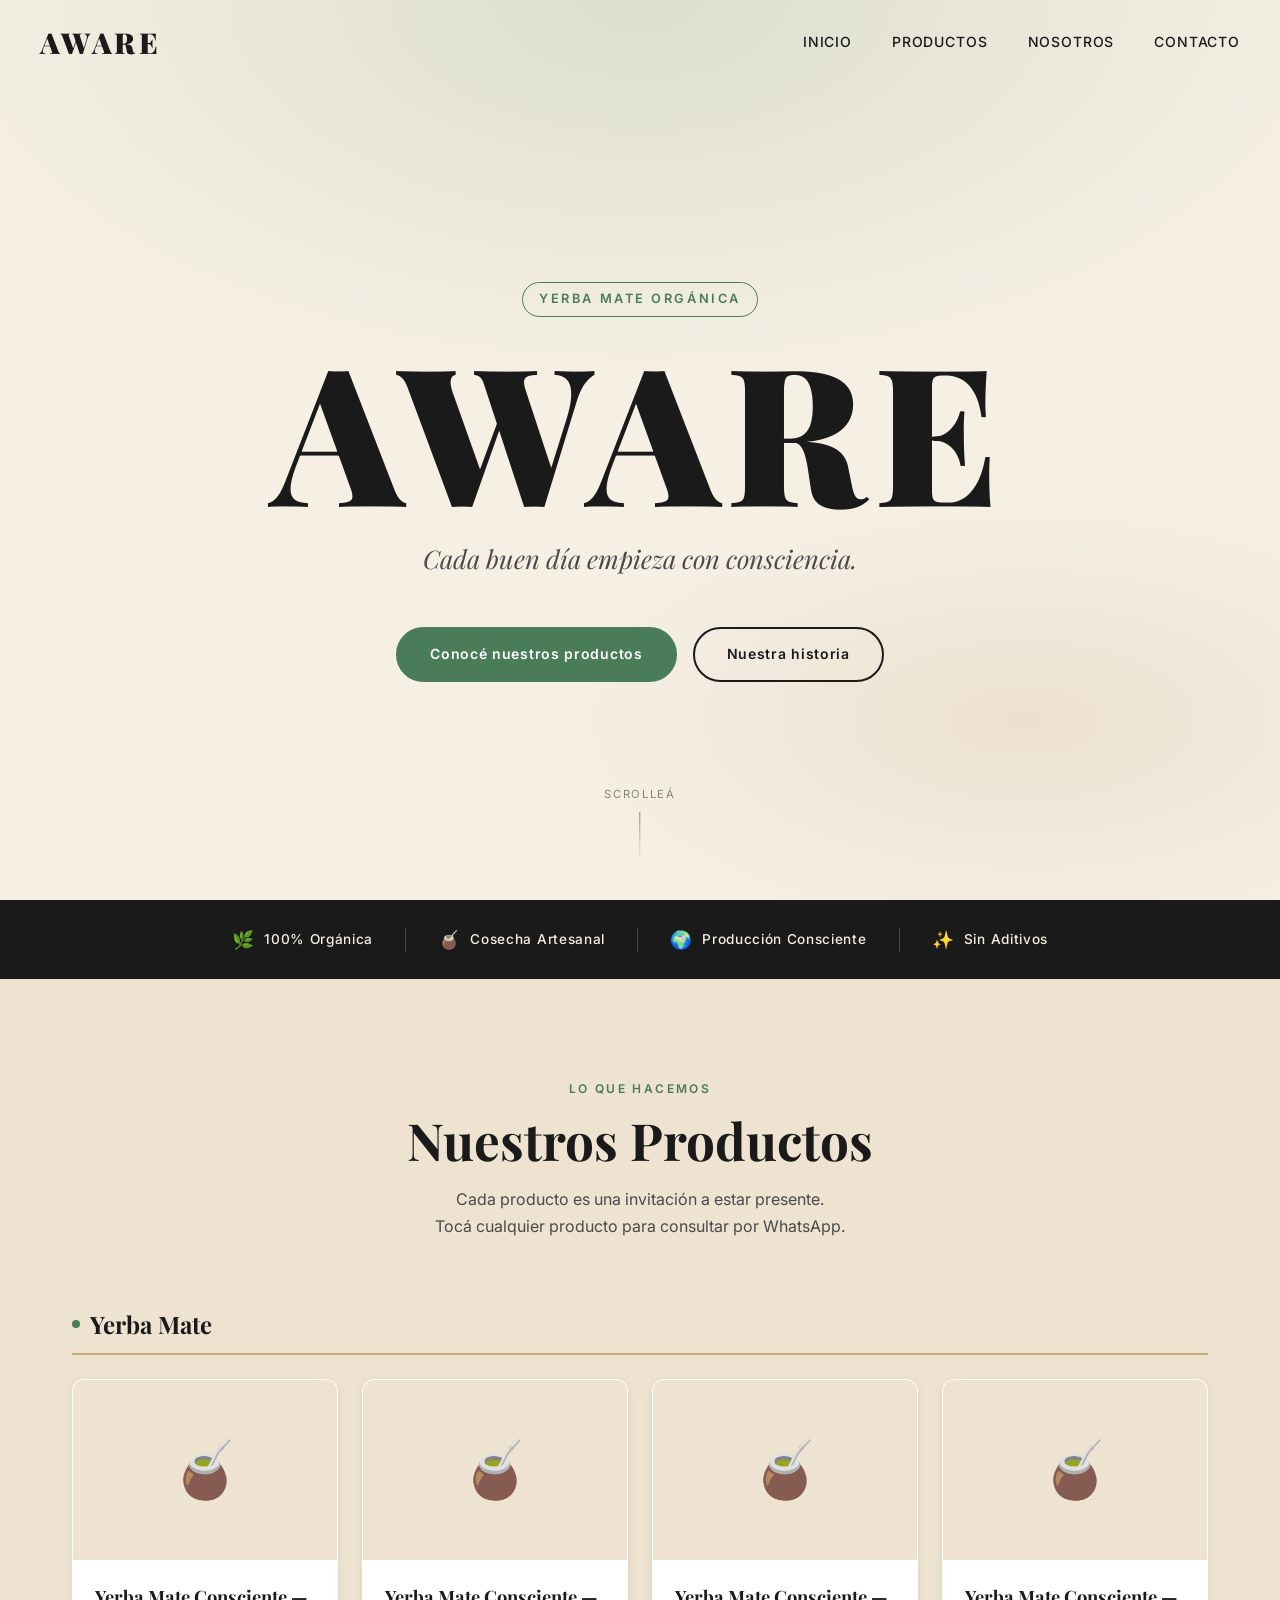
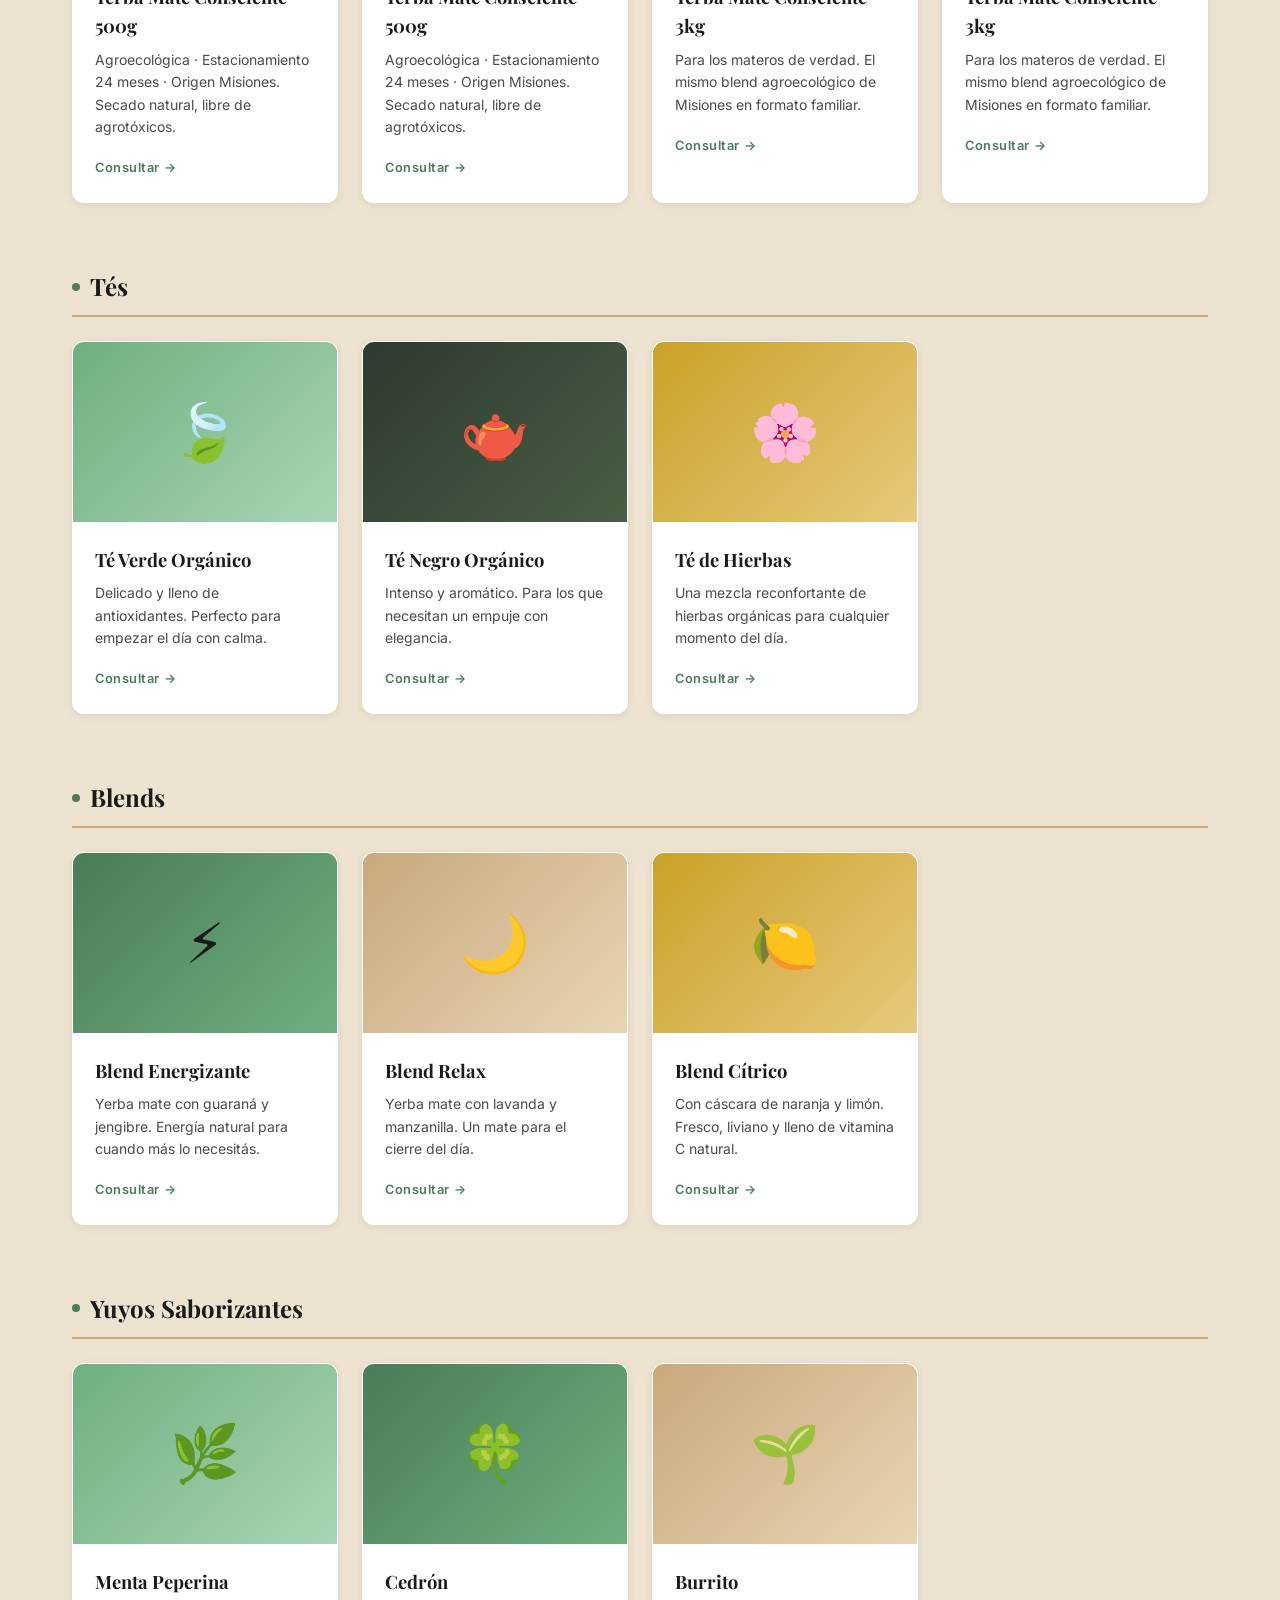
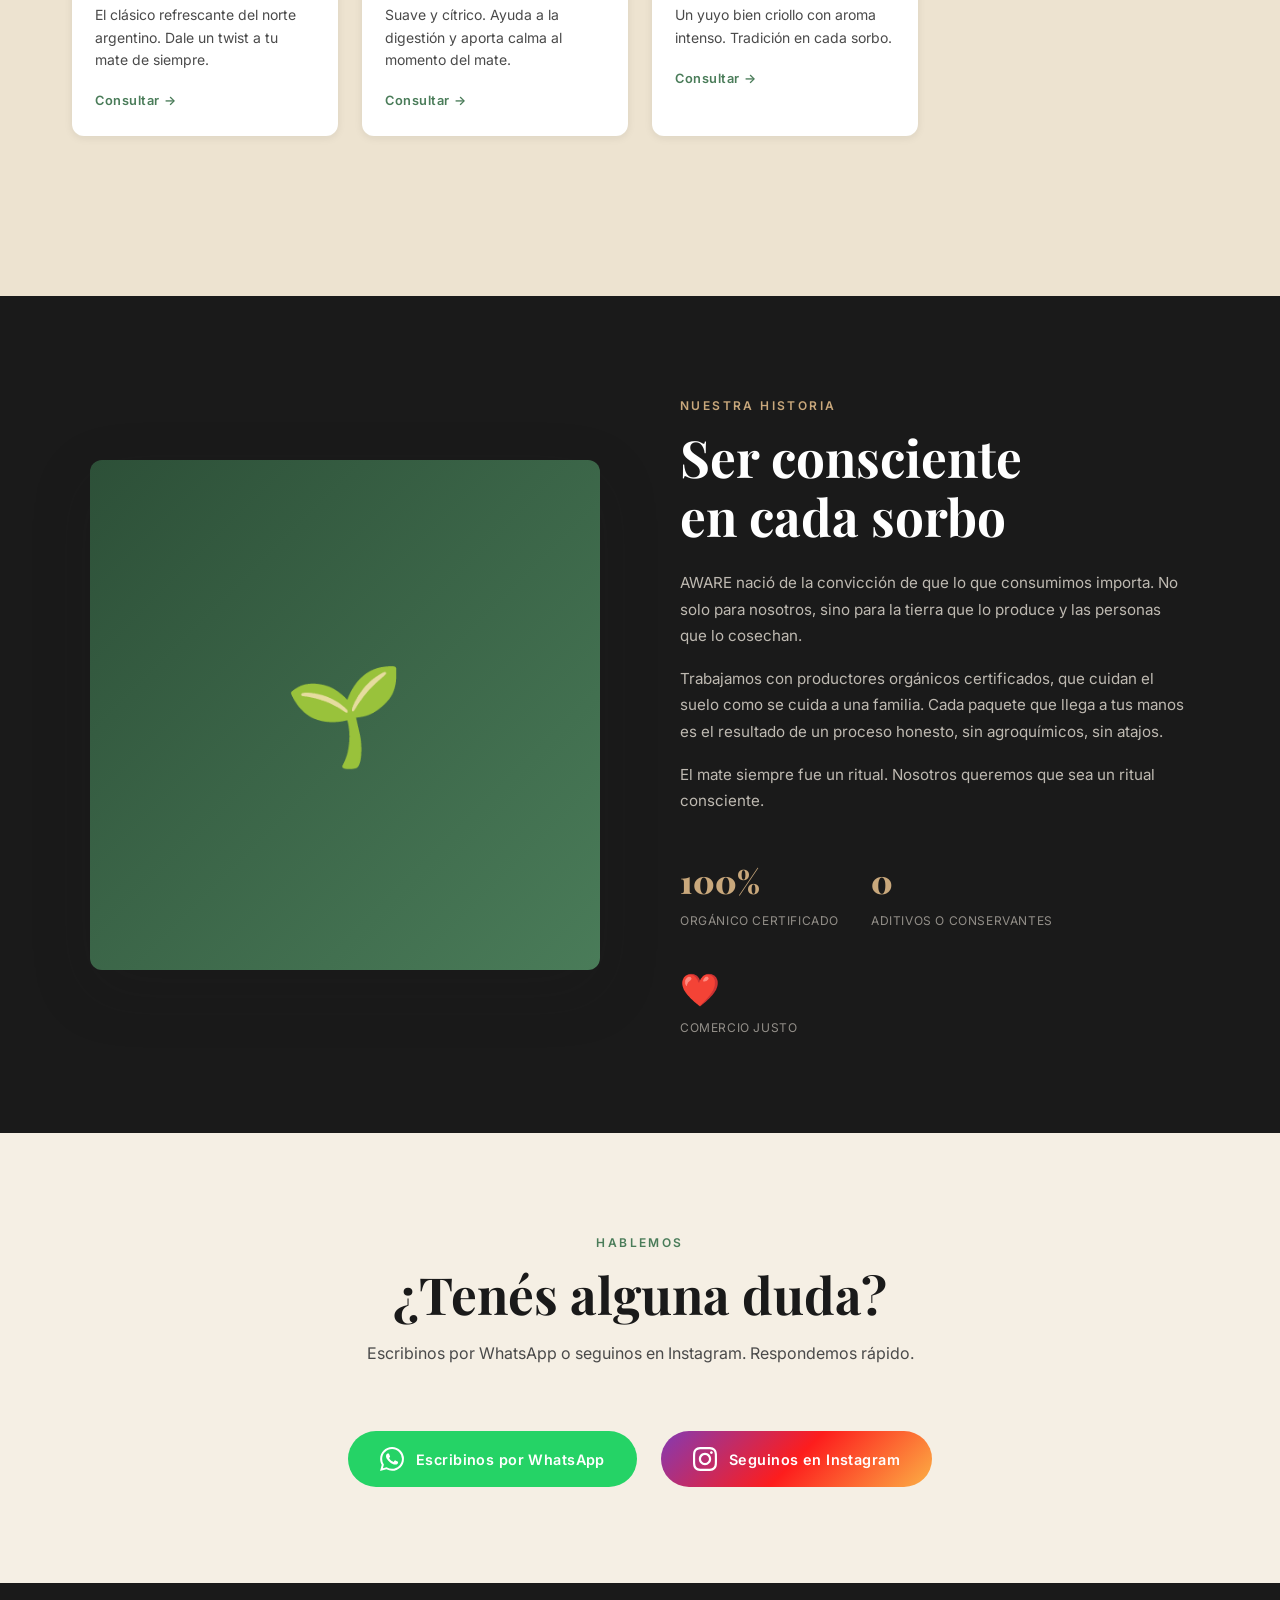
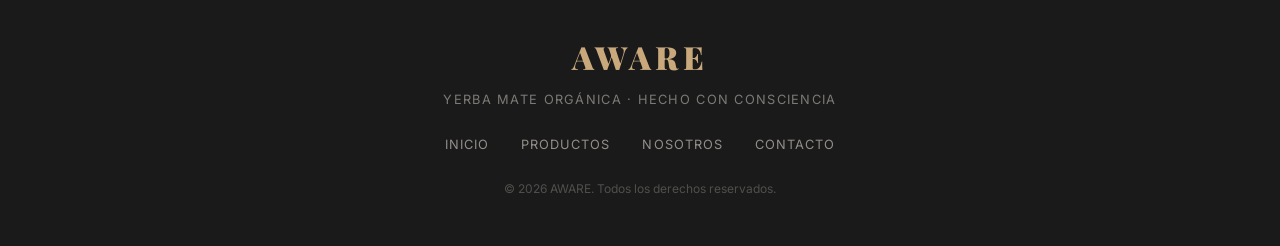
==== commit bcd81d5f: "refactor: AWARE reemplaza EBikesCenter en la raiz del repo - Elimina todo el codigo de EBikesCenter " ====
--- a/index.html
+++ b/index.html
@@ -3,648 +3,227 @@
 <head>
   <meta charset="UTF-8" />
   <meta name="viewport" content="width=device-width, initial-scale=1.0" />
-  <meta name="description" content="EBikesCenter — Tienda especializada en bicicletas eléctricas en San Rafael, Mendoza. Venta, taller, prueba y asesoría. Yrigoyen 1751." />
-  <meta name="theme-color" content="#0A0F1C" />
-  <meta property="og:title" content="EBikesCenter — Muévete. Sin límites." />
-  <meta property="og:description" content="Tienda especializada en bicicletas eléctricas en San Rafael, Mendoza. Gama city, MTB, cargo, plegables y más." />
-  <meta property="og:image" content="assets/img/og-image.webp" />
-  <title>EBikesCenter — Muévete. Sin límites.</title>
-
-  <!-- Google Fonts -->
-  <link rel="preconnect" href="https://fonts.googleapis.com" />
-  <link rel="preconnect" href="https://fonts.gstatic.com" crossorigin />
-  <link href="https://fonts.googleapis.com/css2?family=Rajdhani:wght@300;400;500;600;700&family=Inter:wght@300;400;500;600&family=Space+Mono:ital,wght@0,400;0,700;1,400&display=swap" rel="stylesheet" />
-
-  <!-- Styles -->
-  <link rel="stylesheet" href="styles.css?v=20260613" />
+  <title>AWARE — Yerba Mate Orgánica</title>
+  <link rel="stylesheet" href="styles.css" />
+  <link href="https://fonts.googleapis.com/css2?family=Playfair+Display:ital,wght@0,400;0,700;0,900;1,400&family=Inter:wght@300;400;500;600&display=swap" rel="stylesheet" />
 </head>
 <body>
 
-  <!-- ═══════════════════════════════════════════════════════
-       CURSOR PERSONALIZADO
-  ════════════════════════════════════════════════════════ -->
-  <div class="cursor" id="cursor" aria-hidden="true">
-    <div class="cursor__ring"></div>
-    <div class="cursor__dot"></div>
-    <span class="cursor__label" id="cursorLabel"></span>
+  <!-- NAVBAR -->
+  <nav class="navbar" id="navbar">
+    <div class="nav-container">
+      <a href="#inicio" class="nav-logo">AWARE</a>
+      <button class="nav-toggle" id="navToggle" aria-label="Abrir menú">
+        <span></span><span></span><span></span>
+      </button>
+      <ul class="nav-links" id="navLinks">
+        <li><a href="#inicio" class="nav-link">Inicio</a></li>
+        <li><a href="#productos" class="nav-link">Productos</a></li>
+        <li><a href="#nosotros" class="nav-link">Nosotros</a></li>
+        <li><a href="#contacto" class="nav-link">Contacto</a></li>
+      </ul>
+    </div>
+  </nav>
+
+  <!-- HERO -->
+  <section class="hero" id="inicio">
+    <div class="hero-content">
+      <span class="hero-eyebrow">Yerba Mate Orgánica</span>
+      <h1 class="hero-title">AWARE</h1>
+      <p class="hero-slogan">Cada buen día empieza con consciencia.</p>
+      <div class="hero-actions">
+        <a href="#productos" class="btn btn-primary">Conocé nuestros productos</a>
+        <a href="#nosotros" class="btn btn-outline">Nuestra historia</a>
+      </div>
+    </div>
+    <div class="hero-scroll">
+      <span>Scrolleá</span>
+      <div class="scroll-line"></div>
+    </div>
+  </section>
+
+  <!-- FRANJA DE VALORES -->
+  <div class="valores-strip">
+    <div class="valores-container">
+      <div class="valor-item"><span class="valor-icon">🌿</span><span>100% Orgánica</span></div>
+      <div class="valor-divider"></div>
+      <div class="valor-item"><span class="valor-icon">🧉</span><span>Cosecha Artesanal</span></div>
+      <div class="valor-divider"></div>
+      <div class="valor-item"><span class="valor-icon">🌍</span><span>Producción Consciente</span></div>
+      <div class="valor-divider"></div>
+      <div class="valor-item"><span class="valor-icon">✨</span><span>Sin Aditivos</span></div>
+    </div>
   </div>
 
-  <!-- ═══════════════════════════════════════════════════════
-       AURORA GLOBAL + GRAIN
-  ════════════════════════════════════════════════════════ -->
-  <div class="aurora" aria-hidden="true"></div>
-  <div class="grain" aria-hidden="true"></div>
-
-  <!-- ═══════════════════════════════════════════════════════
-       SPLASH
-  ════════════════════════════════════════════════════════ -->
-  <div class="splash" id="splash" aria-hidden="true" role="status" aria-label="Cargando EBikesCenter">
-    <div class="splash__inner">
-      <div class="splash__logo">
-        <span class="splash__char" style="--i:0">E</span><span
-             class="splash__char" style="--i:1">B</span><span
-             class="splash__char" style="--i:2">i</span><span
-             class="splash__char" style="--i:3">k</span><span
-             class="splash__char" style="--i:4">e</span><span
-             class="splash__char" style="--i:5">s</span><span
-             class="splash__char splash__char--accent" style="--i:6">C</span><span
-             class="splash__char" style="--i:7">e</span><span
-             class="splash__char" style="--i:8">n</span><span
-             class="splash__char" style="--i:9">t</span><span
-             class="splash__char" style="--i:10">e</span><span
-             class="splash__char" style="--i:11">r</span>
-      </div>
-      <div class="splash__tagline">Muévete. Sin límites.</div>
-      <div class="splash__bar"><div class="splash__progress" id="splashProgress"></div></div>
-    </div>
-  </div>
-
-  <!-- ═══════════════════════════════════════════════════════
-       MARCA LATERAL FIJA
-  ════════════════════════════════════════════════════════ -->
-  <aside class="side-brand" aria-label="Estado tienda">
-    <span class="side-brand__dot" aria-hidden="true"></span>
-    <span class="side-brand__text">ABIERTO · LUN → VIE · 09:00 → 18:00</span>
-  </aside>
-
-  <!-- ═══════════════════════════════════════════════════════
-       NAVEGACIÓN
-  ════════════════════════════════════════════════════════ -->
-  <nav class="nav" id="nav" role="navigation" aria-label="Navegación principal">
-    <a class="nav__logo" href="#hero" data-cursor="inicio">EBikesCenter</a>
-    <ul class="nav__links" role="list">
-      <li><a href="#tienda"   class="nav__link" data-cursor="ver"><span class="nav__num">01</span> La Tienda</a></li>
-      <li><a href="#modelos"  class="nav__link" data-cursor="ver"><span class="nav__num">02</span> Modelos</a></li>
-      <li><a href="#servicios" class="nav__link" data-cursor="ver"><span class="nav__num">03</span> Servicios</a></li>
-      <li><a href="#galeria"  class="nav__link" data-cursor="mirar"><span class="nav__num">04</span> Galería</a></li>
-      <li><a href="#flotas"   class="nav__link" data-cursor="ver"><span class="nav__num">05</span> Flotas</a></li>
-    </ul>
-    <a class="nav__cta" href="#reserva" data-cursor="reservar">Reservar prueba →</a>
-    <button class="nav__burger" id="navBurger" aria-label="Abrir menú" aria-expanded="false">
-      <span></span><span></span><span></span>
-    </button>
-  </nav>
-
-  <!-- Mobile menu overlay -->
-  <div class="nav__overlay" id="navOverlay" aria-hidden="true">
-    <ul role="list">
-      <li><a href="#tienda"    data-cursor="ver" class="reveal" data-split><span class="nav__num">01</span> La Tienda</a></li>
-      <li><a href="#modelos"   data-cursor="ver" class="reveal" data-split><span class="nav__num">02</span> Modelos</a></li>
-      <li><a href="#servicios" data-cursor="ver" class="reveal" data-split><span class="nav__num">03</span> Servicios</a></li>
-      <li><a href="#galeria"   data-cursor="mirar" class="reveal" data-split><span class="nav__num">04</span> Galería</a></li>
-      <li><a href="#flotas"    data-cursor="ver" class="reveal" data-split><span class="nav__num">05</span> Flotas</a></li>
-      <li><a href="#reserva"   data-cursor="reservar" class="nav__overlay-cta reveal" data-split>Reservar prueba →</a></li>
-    </ul>
-  </div>
-
-  <main>
-
-    <!-- ═══════════════════════════════════════════════════
-         HERO
-    ════════════════════════════════════════════════════ -->
-    <section class="hero" id="hero" aria-label="Bienvenida EBikesCenter">
-      <div class="hero__bg">
-        <img src="assets/img/hero-bg.webp" alt="" role="presentation" loading="eager" />
-        <div class="hero__veil"></div>
-        <div class="hero__grid" aria-hidden="true"></div>
-      </div>
-      <div class="hero__content">
-        <p class="hero__kicker">Tienda de e-bikes · San Rafael · Mendoza</p>
-        <h1 class="hero__title">
-          <span class="hero__title-line">EBikes</span>
-          <span class="hero__title-line hero__title-line--offset">Center.</span>
-        </h1>
-        <p class="hero__tagline">Muévete. Sin límites.</p>
-        <div class="hero__ctas">
-          <a class="btn btn--primary" href="#reserva" data-cursor="reservar">
-            Reservar prueba <span class="btn__arrow">→</span>
-          </a>
-          <a class="btn btn--ghost" href="#modelos" data-cursor="ver">Ver modelos</a>
-        </div>
-      </div>
-      <div class="hero__scroll" aria-hidden="true">
-        <span class="hero__scroll-line"></span>
-        <span class="hero__scroll-label">Descubre</span>
-      </div>
-    </section>
-
-    <!-- ═══════════════════════════════════════════════════
-         MARQUEE 01
-    ════════════════════════════════════════════════════ -->
-    <div class="marquee-bar marquee-bar--top" aria-hidden="true">
-      <div class="marquee-track" id="marqueeTop">
-        <span class="marquee-item">Tienda especializada e-bikes</span>
-        <span class="marquee-sep">·</span>
-        <span class="marquee-item">Taller propio</span>
-        <span class="marquee-sep">·</span>
-        <span class="marquee-item">Test ride jueves</span>
-        <span class="marquee-sep">·</span>
-        <span class="marquee-item">Yrigoyen 1751 · San Rafael</span>
-        <span class="marquee-sep">·</span>
-        <span class="marquee-item">10 modelos en exposición</span>
-        <span class="marquee-sep">·</span>
-        <span class="marquee-item">Financiación sin intereses</span>
-        <span class="marquee-sep">·</span>
-        <span class="marquee-item">Muévete. Sin límites.</span>
-        <span class="marquee-sep">·</span>
-      </div>
-    </div>
-
-    <!-- ═══════════════════════════════════════════════════
-         SECCIÓN 01 — LA TIENDA
-    ════════════════════════════════════════════════════ -->
-    <section class="section section--tienda" id="tienda" aria-labelledby="tienda-title">
-      <span class="section__watermark" aria-hidden="true">01</span>
-
-      <div class="tienda__layout">
-        <div class="tienda__media">
-          <div class="tienda__collage">
-            <figure class="tienda__img tienda__img--a reveal" data-split>
-              <img src="assets/img/tienda-01.webp" alt="Interior de EBikesCenter" loading="lazy" />
-              <figcaption class="tienda__tape">EST. 2020</figcaption>
-            </figure>
-            <figure class="tienda__img tienda__img--b reveal" data-split>
-              <img src="assets/img/tienda-02.webp" alt="Exposición de bicicletas eléctricas" loading="lazy" />
-            </figure>
-            <figure class="tienda__img tienda__img--c reveal" data-split>
-              <img src="assets/img/tienda-03.webp" alt="Taller de bicicletas eléctricas" loading="lazy" />
-            </figure>
-          </div>
-        </div>
-
-        <div class="tienda__editorial">
-          <aside class="tienda__label reveal" data-split>
-            <span class="label-tag">EST · 2020 · MAD</span>
-          </aside>
-
-          <h2 class="tienda__title reveal" data-split id="tienda-title">
-            Una tienda para<br />
-            <em>pedalear diferente.</em>
-          </h2>
-
-          <p class="tienda__lead reveal" data-split>
-            Cinco años ayudando a madrileños a moverse de otra manera. No vendemos bicis: encontramos tu bici. La que encaja con tu ruta, tu cuerpo y tu ritmo.
-          </p>
-
-          <p class="tienda__body reveal" data-split>
-            Taller propio, asesoría sin presión y un equipo que también sale a rodar. Cada modelo en exposición está probado por nosotros. Si no lo recomendaríamos a un amigo, no está en la tienda.
-          </p>
-
-          <dl class="tienda__defs reveal" data-split>
-            <dt>Modelos en tienda</dt><dd>10 modelos + configuración a medida</dd>
-            <dt>Apertura</dt><dd>Lunes a viernes</dd>
-            <dt>Horario</dt><dd>10:00 → 20:00</dd>
-            <dt>Test ride</dt><dd>Jueves sin cita previa · Resto, con reserva</dd>
-            <dt>Financiación</dt><dd>Sin intereses hasta 24 meses</dd>
-          </dl>
-        </div>
-      </div>
-    </section>
-
-    <!-- ═══════════════════════════════════════════════════
-         SECCIÓN 02 — MODELOS (HORIZONTAL SCROLL)
-    ════════════════════════════════════════════════════ -->
-    <section class="section section--modelos" id="modelos" aria-labelledby="modelos-title">
-      <div class="modelos__header">
-        <span class="section__watermark" aria-hidden="true">02</span>
-        <div class="modelos__header-inner">
-          <h2 class="modelos__title reveal" data-split id="modelos-title">Nuestros modelos</h2>
-          <div class="modelos__progress-bar" aria-live="polite">
-            <span class="modelos__progress-current" id="bikeProgressCurrent">01</span>
-            <span class="modelos__progress-sep">/</span>
-            <span class="modelos__progress-total">10</span>
-          </div>
-        </div>
-      </div>
-
-      <!-- Horizontal scroll wrapper -->
-      <div class="modelos__pin-wrapper" id="modelosPin">
-        <div class="modelos__track" id="modelosTrack">
-
-          <!-- Cards rendered by JS; fallback static for no-JS -->
-          <article class="bike-card" data-bike="0" aria-label="Urban Pro — La commuter definitiva">
-            <div class="bike-card__visual">
-              <!-- SVG line-art: Urban Pro (City / Diamond) -->
-              <svg class="bike-svg" viewBox="0 0 480 320" fill="none" xmlns="http://www.w3.org/2000/svg" aria-hidden="true">
-                <!-- Rueda trasera -->
-                <circle class="svg-stroke" cx="120" cy="220" r="80" stroke="#00C2FF" stroke-width="2"/>
-                <circle class="svg-stroke" cx="120" cy="220" r="10" stroke="#00C2FF" stroke-width="2"/>
-                <!-- Rayos traseros -->
-                <line class="svg-stroke" x1="120" y1="140" x2="120" y2="220" stroke="#00C2FF" stroke-width="1.2" opacity=".5"/>
-                <line class="svg-stroke" x1="46" y1="172" x2="120" y2="220" stroke="#00C2FF" stroke-width="1.2" opacity=".5"/>
-                <line class="svg-stroke" x1="46" y1="268" x2="120" y2="220" stroke="#00C2FF" stroke-width="1.2" opacity=".5"/>
-                <line class="svg-stroke" x1="120" y1="300" x2="120" y2="220" stroke="#00C2FF" stroke-width="1.2" opacity=".5"/>
-                <line class="svg-stroke" x1="194" y1="268" x2="120" y2="220" stroke="#00C2FF" stroke-width="1.2" opacity=".5"/>
-                <line class="svg-stroke" x1="194" y1="172" x2="120" y2="220" stroke="#00C2FF" stroke-width="1.2" opacity=".5"/>
-                <!-- Rueda delantera -->
-                <circle class="svg-stroke" cx="360" cy="220" r="80" stroke="#00C2FF" stroke-width="2"/>
-                <circle class="svg-stroke" cx="360" cy="220" r="10" stroke="#00C2FF" stroke-width="2"/>
-                <!-- Rayos delanteros -->
-                <line class="svg-stroke" x1="360" y1="140" x2="360" y2="220" stroke="#00C2FF" stroke-width="1.2" opacity=".5"/>
-                <line class="svg-stroke" x1="286" y1="172" x2="360" y2="220" stroke="#00C2FF" stroke-width="1.2" opacity=".5"/>
-                <line class="svg-stroke" x1="286" y1="268" x2="360" y2="220" stroke="#00C2FF" stroke-width="1.2" opacity=".5"/>
-                <line class="svg-stroke" x1="360" y1="300" x2="360" y2="220" stroke="#00C2FF" stroke-width="1.2" opacity=".5"/>
-                <line class="svg-stroke" x1="434" y1="268" x2="360" y2="220" stroke="#00C2FF" stroke-width="1.2" opacity=".5"/>
-                <line class="svg-stroke" x1="434" y1="172" x2="360" y2="220" stroke="#00C2FF" stroke-width="1.2" opacity=".5"/>
-                <!-- Cuadro diamond -->
-                <polygon class="svg-stroke svg-fill" points="200,220 240,100 280,220" fill="#1a4a8a" fill-opacity=".35" stroke="#00C2FF" stroke-width="2"/>
-                <line class="svg-stroke" x1="120" y1="220" x2="200" y2="220" stroke="#00C2FF" stroke-width="2.5"/>
-                <line class="svg-stroke" x1="200" y1="220" x2="240" y2="100" stroke="#00C2FF" stroke-width="2.5"/>
-                <line class="svg-stroke" x1="240" y1="100" x2="280" y2="220" stroke="#00C2FF" stroke-width="2.5"/>
-                <line class="svg-stroke" x1="280" y1="220" x2="360" y2="220" stroke="#00C2FF" stroke-width="2.5"/>
-                <line class="svg-stroke" x1="280" y1="220" x2="240" y2="100" stroke="#00C2FF" stroke-width="2"/>
-                <!-- Sillín -->
-                <line class="svg-stroke" x1="200" y1="220" x2="210" y2="120" stroke="#00C2FF" stroke-width="2"/>
-                <line class="svg-stroke" x1="190" y1="120" x2="230" y2="120" stroke="#00C2FF" stroke-width="3"/>
-                <!-- Manillar -->
-                <line class="svg-stroke" x1="280" y1="220" x2="310" y2="110" stroke="#00C2FF" stroke-width="2"/>
-                <line class="svg-stroke" x1="295" y1="108" x2="330" y2="118" stroke="#00C2FF" stroke-width="3"/>
-                <!-- Horquilla -->
-                <line class="svg-stroke" x1="310" y1="110" x2="360" y2="220" stroke="#00C2FF" stroke-width="2"/>
-                <!-- Pedalier -->
-                <circle class="svg-stroke" cx="240" cy="220" r="16" stroke="#00C2FF" stroke-width="2"/>
-                <circle class="svg-stroke" cx="240" cy="220" r="5" fill="#00C2FF"/>
-                <line class="svg-stroke" x1="224" y1="220" x2="212" y2="234" stroke="#00C2FF" stroke-width="2"/>
-                <line class="svg-stroke" x1="256" y1="220" x2="268" y2="206" stroke="#00C2FF" stroke-width="2"/>
-                <!-- Motor (hub) trasero highlight -->
-                <circle cx="120" cy="220" r="18" fill="#00C2FF" fill-opacity=".15" stroke="#00C2FF" stroke-width="1.5"/>
-                <!-- Batería en cuadro -->
-                <rect class="svg-stroke" x="215" y="160" width="30" height="50" rx="4" fill="#1a4a8a" fill-opacity=".6" stroke="#00C2FF" stroke-width="1.5"/>
-                <!-- Display -->
-                <rect class="svg-stroke" x="296" y="104" width="22" height="14" rx="3" fill="#0A0F1C" stroke="#00C2FF" stroke-width="1.5"/>
-                <line x1="300" y1="109" x2="314" y2="109" stroke="#00C2FF" stroke-width="1" opacity=".7"/>
-                <line x1="300" y1="113" x2="310" y2="113" stroke="#00C2FF" stroke-width="1" opacity=".5"/>
-              </svg>
-            </div>
-            <div class="bike-card__info">
-              <span class="bike-card__series">City</span>
-              <h3 class="bike-card__name">Urban Pro</h3>
-              <p class="bike-card__subtitle">La commuter definitiva</p>
-              <ul class="bike-card__specs">
-                <li>Motor 250W Bafang</li>
-                <li>Batería 504 Wh</li>
-                <li>Autonomía 120 km</li>
-                <li>Display LCD integrado</li>
-              </ul>
-              <p class="bike-card__desc">Diseñada para tragarse el asfalto diario sin sudar. Ligera, silenciosa y con autonomía para ir y volver dos veces.</p>
-              <div class="bike-card__footer">
-                <span class="bike-card__price">2.490 €</span>
-                <a class="bike-card__cta" href="#reserva" data-cursor="reservar">Probarla →</a>
-              </div>
-            </div>
-          </article>
-
-          <!-- JS inserts remaining 9 cards -->
-          <div id="bikeCardsMount"></div>
-
-        </div>
-      </div>
-
-      <!-- Marquee ingredientes inverso -->
-      <div class="marquee-bar marquee-bar--specs" aria-hidden="true">
-        <div class="marquee-track marquee-track--reverse" id="marqueeSpecs">
-          <span class="marquee-item">Motor Bafang · Bosch · Shimano</span>
-          <span class="marquee-sep">·</span>
-          <span class="marquee-item">Baterías hasta 720 Wh</span>
-          <span class="marquee-sep">·</span>
-          <span class="marquee-item">Autonomía hasta 150 km</span>
-          <span class="marquee-sep">·</span>
-          <span class="marquee-item">Financiación 0%</span>
-          <span class="marquee-sep">·</span>
-          <span class="marquee-item">Garantía 2 años</span>
-          <span class="marquee-sep">·</span>
-          <span class="marquee-item">Taller propio</span>
-          <span class="marquee-sep">·</span>
-          <span class="marquee-item">Test ride disponible</span>
-          <span class="marquee-sep">·</span>
-        </div>
-      </div>
-    </section>
-
-    <!-- ═══════════════════════════════════════════════════
-         SECCIÓN 03 — SERVICIOS
-    ════════════════════════════════════════════════════ -->
-    <section class="section section--servicios" id="servicios" aria-labelledby="servicios-title">
-      <span class="section__watermark" aria-hidden="true">03</span>
-      <div class="section__inner">
-        <header class="section__header">
-          <span class="label-tag reveal" data-split>Qué hacemos</span>
-          <h2 class="section__title reveal" data-split id="servicios-title">
-            Mucho más<br /><em>que vender bicis.</em>
-          </h2>
-        </header>
-
-        <div class="servicios__grid" id="serviciosGrid">
-          <!-- Jueves -->
-          <article class="servicio-card servicio-card--bike reveal" data-split aria-label="Test Ride — Jueves">
-            <div class="servicio-card__icon">
-              <svg viewBox="0 0 60 60" fill="none" xmlns="http://www.w3.org/2000/svg" aria-hidden="true">
-                <circle cx="14" cy="42" r="10" stroke="#39FF14" stroke-width="2"/>
-                <circle cx="46" cy="42" r="10" stroke="#39FF14" stroke-width="2"/>
-                <path d="M24 42 L30 24 L36 42" stroke="#39FF14" stroke-width="2" fill="none"/>
-                <line x1="14" y1="42" x2="24" y2="42" stroke="#39FF14" stroke-width="2"/>
-                <line x1="36" y1="42" x2="46" y2="42" stroke="#39FF14" stroke-width="2"/>
-                <line x1="30" y1="24" x2="38" y2="30" stroke="#39FF14" stroke-width="1.5" opacity=".6"/>
-                <circle cx="30" cy="42" r="3" fill="#39FF14"/>
-              </svg>
-            </div>
-            <span class="servicio-card__day">Jueves</span>
-            <h3 class="servicio-card__name">Test Ride</h3>
-            <p class="servicio-card__desc">Prueba sin compromiso. Llévate la que quieras a rodar por San Rafael.</p>
-            <div class="servicio-card__bar" style="background:#39FF14"></div>
-          </article>
-
-          <!-- Lun-Mié Taller -->
-          <article class="servicio-card servicio-card--wrench reveal" data-split aria-label="Taller Express — Lunes a Miércoles">
-            <div class="servicio-card__icon">
-              <svg viewBox="0 0 60 60" fill="none" xmlns="http://www.w3.org/2000/svg" aria-hidden="true">
-                <path d="M38 10 C44 14 46 22 42 28 L18 52 C16 54 13 54 11 52 C9 50 9 47 11 45 L35 21 C41 17 43 12 38 10Z" stroke="#00C2FF" stroke-width="2" fill="none"/>
-                <circle cx="14" cy="48" r="3" fill="#00C2FF"/>
-                <line x1="30" y1="14" x2="44" y2="28" stroke="#00C2FF" stroke-width="1.5" opacity=".5"/>
-                <!-- lightning bolt on tool -->
-                <path d="M43 8 L40 16 L44 16 L41 24" stroke="#00C2FF" stroke-width="1.5" fill="none" opacity=".7"/>
-              </svg>
-            </div>
-            <span class="servicio-card__day">Lun – Mié</span>
-            <h3 class="servicio-card__name">Taller Express</h3>
-            <p class="servicio-card__desc">Revisión completa en 24 horas. Recogida y entrega en San Rafael.</p>
-            <div class="servicio-card__bar" style="background:#00C2FF"></div>
-          </article>
-
-          <!-- Viernes Asesoría -->
-          <article class="servicio-card servicio-card--chat reveal" data-split aria-label="Asesoría — Viernes">
-            <div class="servicio-card__icon">
-              <svg viewBox="0 0 60 60" fill="none" xmlns="http://www.w3.org/2000/svg" aria-hidden="true">
-                <rect x="8" y="10" width="36" height="28" rx="5" stroke="#FF6B00" stroke-width="2"/>
-                <path d="M12 46 L8 38 L20 38Z" fill="#FF6B00" fill-opacity=".6" stroke="#FF6B00" stroke-width="1.5"/>
-                <line x1="16" y1="22" x2="36" y2="22" stroke="#FF6B00" stroke-width="2"/>
-                <line x1="16" y1="29" x2="30" y2="29" stroke="#FF6B00" stroke-width="2" opacity=".6"/>
-                <!-- bolt -->
-                <path d="M46 12 L43 20 L47 20 L44 28" stroke="#FF6B00" stroke-width="1.5" fill="none"/>
-              </svg>
-            </div>
-            <span class="servicio-card__day">Viernes</span>
-            <h3 class="servicio-card__name">Asesoría</h3>
-            <p class="servicio-card__desc">Te ayudamos a elegir la bici de tu vida. Sin presión, con criterio.</p>
-            <div class="servicio-card__bar" style="background:#FF6B00"></div>
-          </article>
-
-          <!-- Sábado Ruta -->
-          <article class="servicio-card servicio-card--map reveal" data-split aria-label="Ruta Grupal — Sábado">
-            <div class="servicio-card__icon">
-              <svg viewBox="0 0 60 60" fill="none" xmlns="http://www.w3.org/2000/svg" aria-hidden="true">
-                <path d="M30 8 C22 8 14 16 14 26 C14 38 30 52 30 52 C30 52 46 38 46 26 C46 16 38 8 30 8Z" stroke="#00C2FF" stroke-width="2" fill="none"/>
-                <circle cx="30" cy="26" r="7" stroke="#00C2FF" stroke-width="2"/>
-                <circle cx="30" cy="26" r="2" fill="#00C2FF"/>
-                <!-- route line -->
-                <path d="M8 50 Q20 44 30 48 Q40 52 52 46" stroke="#00C2FF" stroke-width="1.5" stroke-dasharray="3 3" opacity=".5"/>
-              </svg>
-            </div>
-            <span class="servicio-card__day">Sábado</span>
-            <h3 class="servicio-card__name">Ruta Grupal</h3>
-            <p class="servicio-card__desc">Salida con la comunidad. 10:00 desde la tienda. Todos los niveles.</p>
-            <div class="servicio-card__bar" style="background:#00C2FF"></div>
-          </article>
-        </div>
-      </div>
-    </section>
-
-    <!-- ═══════════════════════════════════════════════════
-         SECCIÓN 04 — GALERÍA
-    ════════════════════════════════════════════════════ -->
-    <section class="section section--galeria" id="galeria" aria-labelledby="galeria-title">
-      <span class="section__watermark" aria-hidden="true">04</span>
-      <div class="galeria__header">
-        <span class="label-tag reveal" data-split>Imágenes</span>
-        <h2 class="section__title reveal" data-split id="galeria-title">Así se ve <em>la electricidad.</em></h2>
-      </div>
-
-      <div class="galeria__lanes">
-        <!-- Carril 1: rápido -->
-        <div class="galeria__lane" aria-label="Galería carril 1">
-          <div class="galeria__inner galeria__inner--fast" id="galLane1">
-            <figure class="galeria__fig"><img src="assets/img/gallery-01.webp" alt="Bicicleta eléctrica urbana en movimiento" loading="lazy" /></figure>
-            <figure class="galeria__fig"><img src="assets/img/gallery-02.webp" alt="Detalle motor e-bike" loading="lazy" /></figure>
-            <figure class="galeria__fig"><img src="assets/img/gallery-03.webp" alt="Ruta en bicicleta eléctrica de montaña" loading="lazy" /></figure>
-            <figure class="galeria__fig"><img src="assets/img/gallery-04.webp" alt="Batería de bicicleta eléctrica" loading="lazy" /></figure>
-            <figure class="galeria__fig"><img src="assets/img/gallery-05.webp" alt="Taller de reparación e-bikes" loading="lazy" /></figure>
-          </div>
-        </div>
-        <!-- Carril 2: lento -->
-        <div class="galeria__lane" aria-label="Galería carril 2">
-          <div class="galeria__inner galeria__inner--slow" id="galLane2">
-            <figure class="galeria__fig"><img src="assets/img/gallery-06.webp" alt="Ciclista urbano con e-bike" loading="lazy" /></figure>
-            <figure class="galeria__fig"><img src="assets/img/gallery-07.webp" alt="Cargo bike cargada en ciudad" loading="lazy" /></figure>
-            <figure class="galeria__fig"><img src="assets/img/gallery-08.webp" alt="Display digital bicicleta eléctrica" loading="lazy" /></figure>
-            <figure class="galeria__fig"><img src="assets/img/gallery-09.webp" alt="Grupo de ciclistas en ruta eléctrica" loading="lazy" /></figure>
-            <figure class="galeria__fig"><img src="assets/img/gallery-10.webp" alt="Bicicleta plegable eléctrica" loading="lazy" /></figure>
-          </div>
-        </div>
-        <!-- Carril 3: inverso -->
-        <div class="galeria__lane" aria-label="Galería carril 3">
-          <div class="galeria__inner galeria__inner--reverse" id="galLane3">
-            <figure class="galeria__fig"><img src="assets/img/gallery-11.webp" alt="Freno hidráulico e-bike MTB" loading="lazy" /></figure>
-            <figure class="galeria__fig"><img src="assets/img/gallery-12.webp" alt="Rueda trasera con motor integrado" loading="lazy" /></figure>
-            <figure class="galeria__fig"><img src="assets/img/gallery-13.webp" alt="Interior tienda EBikesCenter" loading="lazy" /></figure>
-            <figure class="galeria__fig"><img src="assets/img/gallery-14.webp" alt="Bicicleta eléctrica de carretera" loading="lazy" /></figure>
-            <figure class="galeria__fig"><img src="assets/img/gallery-15.webp" alt="Test ride en San Rafael Mendoza" loading="lazy" /></figure>
-            <figure class="galeria__fig"><img src="assets/img/gallery-16.webp" alt="Detalle manillar con display GPS" loading="lazy" /></figure>
-          </div>
-        </div>
-      </div>
-    </section>
-
-    <!-- ═══════════════════════════════════════════════════
-         SECCIÓN 05 — FLOTAS & EMPRESAS
-    ════════════════════════════════════════════════════ -->
-    <section class="section section--flotas" id="flotas" aria-labelledby="flotas-title">
-      <span class="section__watermark" aria-hidden="true">05</span>
-      <div class="flotas__card" id="flotasCard">
-        <div class="flotas__bg">
-          <img src="assets/img/flotas-bg.webp" alt="" role="presentation" loading="lazy" />
-          <div class="flotas__veil"></div>
-        </div>
-        <div class="flotas__content">
-          <span class="label-tag reveal" data-split>Flotas &amp; Empresas</span>
-          <h2 class="flotas__title reveal" data-split id="flotas-title">
-            Electrifica<br /><em>tu flota.</em>
-          </h2>
-          <p class="flotas__copy reveal" data-split>
-            Reparto urbano, equipo comercial, empresa con política de movilidad sostenible. Suministramos, mantenemos y gestionamos flotas de e-bikes para empresas de cualquier tamaño. Desde 5 unidades.
-          </p>
-          <ul class="flotas__list reveal" data-split>
-            <li>Venta y leasing de flotas</li>
-            <li>Mantenimiento preventivo incluido</li>
-            <li>Seguro y gestión centralizada</li>
-            <li>Personalización con branding de tu empresa</li>
-          </ul>
-          <a class="btn btn--primary" href="https://wa.me/542604225007?text=Hola%2C%20me%20interesa%20información%20sobre%20flotas%20de%20e-bikes%20para%20mi%20empresa."
-             target="_blank" rel="noopener noreferrer" data-cursor="WhatsApp">
-            Hablamos por WhatsApp →
-          </a>
-        </div>
-      </div>
-    </section>
-
-    <!-- ═══════════════════════════════════════════════════
-         SECCIÓN 06 — RESERVA TEST RIDE
-    ════════════════════════════════════════════════════ -->
-    <section class="section section--reserva" id="reserva" aria-labelledby="reserva-title">
-      <span class="section__watermark" aria-hidden="true">06</span>
-      <div class="section__inner reserva__layout">
-
-        <div class="reserva__editorial">
-          <span class="label-tag reveal" data-split>Reservar prueba</span>
-          <h2 class="reserva__title reveal" data-split id="reserva-title">
-            Pruébala.<br /><em>Luego decide.</em>
-          </h2>
-          <p class="reserva__lead reveal" data-split>
-            Rellena el formulario y te confirmamos por WhatsApp. Test rides disponibles cualquier día con cita previa; los jueves sin reserva.
-          </p>
-          <div class="reserva__info reveal" data-split>
-            <div class="reserva__info-item">
-              <span class="reserva__info-label">Tel.</span>
-              <a href="tel:+542604225007" data-cursor="leer">260 422-5007</a>
-            </div>
-            <div class="reserva__info-item">
-              <span class="reserva__info-label">WhatsApp</span>
-              <a href="https://wa.me/542604225007" target="_blank" rel="noopener noreferrer" data-cursor="WhatsApp">+34 260 422-5007</a>
-            </div>
-            <div class="reserva__info-item">
-              <span class="reserva__info-label">Instagram</span>
-              <a href="https://instagram.com/ebikescenter" target="_blank" rel="noopener noreferrer" data-cursor="mirar">@ebikescenter</a>
-            </div>
-            <div class="reserva__info-item">
-              <span class="reserva__info-label">Dirección</span>
-              <address>Calle Yrigoyen 1751, San Rafael<br />San Rafael · Mendoza</address>
-            </div>
-            <div class="reserva__info-item">
-              <span class="reserva__info-label">Horario</span>
-              <span>Lun – Vie · 09:00 → 18:00</span>
-            </div>
-          </div>
-        </div>
-
-        <div class="reserva__form-wrap">
-          <form class="reserva__form" id="reservaForm" novalidate aria-label="Formulario de reserva de test ride">
-            <div class="form-field">
-              <span class="form-field__num">01</span>
-              <label for="f-nombre">Nombre</label>
-              <input type="text" id="f-nombre" name="nombre" placeholder="Tu nombre" autocomplete="given-name" required />
-            </div>
-            <div class="form-field">
-              <span class="form-field__num">02</span>
-              <label for="f-telefono">Teléfono</label>
-              <input type="tel" id="f-telefono" name="telefono" placeholder="Tu teléfono" autocomplete="tel" required />
-            </div>
-            <div class="form-field form-field--split">
-              <div>
-                <span class="form-field__num">03a</span>
-                <label for="f-dia">Día preferido</label>
-                <select id="f-dia" name="dia" required>
-                  <option value="">Elige un día</option>
-                  <option value="Lunes">Lunes</option>
-                  <option value="Martes">Martes</option>
-                  <option value="Miércoles">Miércoles</option>
-                  <option value="Jueves (sin cita)">Jueves (sin cita)</option>
-                  <option value="Viernes">Viernes</option>
-                  <option value="Sábado">Sábado</option>
-                </select>
-              </div>
-              <div>
-                <span class="form-field__num">03b</span>
-                <label for="f-modelo">Modelo de interés</label>
-                <select id="f-modelo" name="modelo">
-                  <option value="">Cualquiera</option>
-                  <option value="Urban Pro">Urban Pro (City)</option>
-                  <option value="Trail X">Trail X (MTB)</option>
-                  <option value="Cargo S">Cargo S (Cargo)</option>
-                  <option value="Fold Mini">Fold Mini (Plegable)</option>
-                  <option value="Speed 45">Speed 45 (Speed)</option>
-                  <option value="Gravel E">Gravel E (Gravel)</option>
-                  <option value="Comfort Plus">Comfort Plus (Touring)</option>
-                  <option value="Kids Power">Kids Power (Junior)</option>
-                  <option value="Trekking Pro">Trekking Pro (Trekking)</option>
-                  <option value="Road Race">Road Race (Racing)</option>
-                </select>
-              </div>
-            </div>
-            <div class="form-field">
-              <span class="form-field__num">04</span>
-              <label for="f-nota">Nota (opcional)</label>
-              <textarea id="f-nota" name="nota" placeholder="¿Algo que debamos saber? Altura, uso previsto, presupuesto…" rows="3"></textarea>
-            </div>
-            <button type="submit" class="btn btn--primary btn--full" data-cursor="enviar">
-              Enviar por WhatsApp <span class="btn__arrow">→</span>
-            </button>
-            <p class="reserva__alt">
-              …o más rápido:
-              <a href="https://wa.me/542604225007?text=Hola%2C%20quiero%20reservar%20un%20test%20ride%20en%20EBikesCenter." target="_blank" rel="noopener noreferrer" data-cursor="WhatsApp">
-                directo a WhatsApp →
-              </a>
-            </p>
-          </form>
-        </div>
-
-      </div>
-    </section>
-
-  </main>
-
-  <!-- ═══════════════════════════════════════════════════════
-       FOOTER
-  ════════════════════════════════════════════════════════ -->
-  <footer class="footer" id="footer">
-    <!-- Display título repetido -->
-    <div class="footer__marquee" aria-hidden="true">
-      <span>EBikesCenter · EBikesCenter · EBikesCenter · EBikesCenter · EBikesCenter · EBikesCenter ·</span>
-    </div>
-
-    <div class="footer__grid">
-      <div class="footer__col">
-        <span class="footer__col-label">Cómo llegar</span>
-        <address>
-          Yrigoyen 1751<br />
-          San Rafael, Mendoza 5600<br />
-          San Rafael · Mendoza
-        </address>
-        <p class="footer__hours">Lun – Vie · 09:00 → 18:00</p>
-      </div>
-
-      <div class="footer__col">
-        <span class="footer__col-label">Contacto</span>
-        <ul role="list">
-          <li><a href="tel:+542604225007" data-cursor="leer">260 422-5007</a></li>
-          <li><a href="https://wa.me/542604225007" target="_blank" rel="noopener noreferrer" data-cursor="WhatsApp">WhatsApp</a></li>
-          <li><a href="https://instagram.com/ebikescenter" target="_blank" rel="noopener noreferrer" data-cursor="mirar">@ebikescenter</a></li>
-        </ul>
-      </div>
-
-      <div class="footer__col footer__col--map">
-        <span class="footer__col-label">Ubicación</span>
-        <div class="footer__map-wrap">
-          <iframe
-            src="https://www.google.com/maps/embed?pb=!1m18!1m12!1m3!1d3037.6!2d-3.703!3d40.4200!2m3!1f0!2f0!3f0!3m2!1i1024!2i768!4f13.1!3m3!1m2!1s0x0%3A0x0!2zNDDCsDI1JzEyLjAiTiAzwrA0MicxMC44Ilc!5e0!3m2!1ses!2ses!4v1700000000000"
-            width="100%" height="200" style="border:0;" allowfullscreen="" loading="lazy"
-            referrerpolicy="no-referrer-when-downgrade"
-            title="Mapa EBikesCenter Yrigoyen 1751 San Rafael">
-          </iframe>
-        </div>
-      </div>
-    </div>
-
-    <div class="footer__legal">
-      <span>© 2026 EBikesCenter · Todos los derechos reservados</span>
-      <a href="assets/credits.json" target="_blank" rel="noopener noreferrer">Créditos imágenes</a>
-      <button class="footer__top" onclick="window.scrollTo({top:0,behavior:'smooth'})" data-cursor="arriba">↑ Volver arriba</button>
+  <!-- PRODUCTOS -->
+  <section class="productos" id="productos">
+    <div class="section-container">
+      <div class="section-header">
+        <span class="section-eyebrow">Lo que hacemos</span>
+        <h2 class="section-title">Nuestros Productos</h2>
+        <p class="section-subtitle">Cada producto es una invitación a estar presente.<br>Tocá cualquier producto para consultar por WhatsApp.</p>
+      </div>
+
+      <div class="categoria">
+        <h3 class="categoria-titulo">Yerba Mate</h3>
+        <div class="productos-grid">
+          <div class="producto-card" onclick="consultarWsp('Yerba Mate Consciente 500g — Etiqueta Verde')">
+            <div class="producto-img producto-img--foto">
+              <img src="img/yerba-500g-verde.jpg" alt="Yerba Mate AWARE 500g etiqueta verde" onerror="this.parentElement.innerHTML='<span>🧉</span>';this.parentElement.classList.add('ph-verde')" />
+            </div>
+            <div class="producto-info">
+              <h4>Yerba Mate Consciente — 500g</h4>
+              <p>Agroecológica · Estacionamiento 24 meses · Origen Misiones. Secado natural, libre de agrotóxicos.</p>
+              <span class="btn-wsp">Consultar →</span>
+            </div>
+          </div>
+          <div class="producto-card" onclick="consultarWsp('Yerba Mate Consciente 500g — Etiqueta Amarilla')">
+            <div class="producto-img producto-img--foto">
+              <img src="img/yerba-500g-amarilla.jpg" alt="Yerba Mate AWARE 500g etiqueta amarilla" onerror="this.parentElement.innerHTML='<span>🧉</span>';this.parentElement.classList.add('ph-amarillo')" />
+            </div>
+            <div class="producto-info">
+              <h4>Yerba Mate Consciente — 500g</h4>
+              <p>Agroecológica · Estacionamiento 24 meses · Origen Misiones. Secado natural, libre de agrotóxicos.</p>
+              <span class="btn-wsp">Consultar →</span>
+            </div>
+          </div>
+          <div class="producto-card" onclick="consultarWsp('Yerba Mate Consciente 3kg — Etiqueta Verde')">
+            <div class="producto-img producto-img--foto">
+              <img src="img/yerba-3kg-verde.jpg" alt="Yerba Mate AWARE 3kg etiqueta verde" onerror="this.parentElement.innerHTML='<span>🧉</span>';this.parentElement.classList.add('ph-verde')" />
+            </div>
+            <div class="producto-info">
+              <h4>Yerba Mate Consciente — 3kg</h4>
+              <p>Para los materos de verdad. El mismo blend agroecológico de Misiones en formato familiar.</p>
+              <span class="btn-wsp">Consultar →</span>
+            </div>
+          </div>
+          <div class="producto-card" onclick="consultarWsp('Yerba Mate Consciente 3kg — Etiqueta Amarilla')">
+            <div class="producto-img producto-img--foto">
+              <img src="img/yerba-3kg-amarilla.jpg" alt="Yerba Mate AWARE 3kg etiqueta amarilla" onerror="this.parentElement.innerHTML='<span>🧉</span>';this.parentElement.classList.add('ph-amarillo')" />
+            </div>
+            <div class="producto-info">
+              <h4>Yerba Mate Consciente — 3kg</h4>
+              <p>Para los materos de verdad. El mismo blend agroecológico de Misiones en formato familiar.</p>
+              <span class="btn-wsp">Consultar →</span>
+            </div>
+          </div>
+        </div>
+      </div>
+
+      <div class="categoria">
+        <h3 class="categoria-titulo">Tés</h3>
+        <div class="productos-grid">
+          <div class="producto-card" onclick="consultarWsp('Té Verde Orgánico')">
+            <div class="producto-img ph-verde-claro"><span>🍃</span></div>
+            <div class="producto-info"><h4>Té Verde Orgánico</h4><p>Delicado y lleno de antioxidantes. Perfecto para empezar el día con calma.</p><span class="btn-wsp">Consultar →</span></div>
+          </div>
+          <div class="producto-card" onclick="consultarWsp('Té Negro Orgánico')">
+            <div class="producto-img ph-oscuro"><span>🫖</span></div>
+            <div class="producto-info"><h4>Té Negro Orgánico</h4><p>Intenso y aromático. Para los que necesitan un empuje con elegancia.</p><span class="btn-wsp">Consultar →</span></div>
+          </div>
+          <div class="producto-card" onclick="consultarWsp('Té de Hierbas Orgánico')">
+            <div class="producto-img ph-amarillo"><span>🌸</span></div>
+            <div class="producto-info"><h4>Té de Hierbas</h4><p>Una mezcla reconfortante de hierbas orgánicas para cualquier momento del día.</p><span class="btn-wsp">Consultar →</span></div>
+          </div>
+        </div>
+      </div>
+
+      <div class="categoria">
+        <h3 class="categoria-titulo">Blends</h3>
+        <div class="productos-grid">
+          <div class="producto-card" onclick="consultarWsp('Blend Energizante AWARE')">
+            <div class="producto-img ph-verde"><span>⚡</span></div>
+            <div class="producto-info"><h4>Blend Energizante</h4><p>Yerba mate con guaraná y jengibre. Energía natural para cuando más lo necesitás.</p><span class="btn-wsp">Consultar →</span></div>
+          </div>
+          <div class="producto-card" onclick="consultarWsp('Blend Relax AWARE')">
+            <div class="producto-img ph-kraft"><span>🌙</span></div>
+            <div class="producto-info"><h4>Blend Relax</h4><p>Yerba mate con lavanda y manzanilla. Un mate para el cierre del día.</p><span class="btn-wsp">Consultar →</span></div>
+          </div>
+          <div class="producto-card" onclick="consultarWsp('Blend Cítrico AWARE')">
+            <div class="producto-img ph-amarillo"><span>🍋</span></div>
+            <div class="producto-info"><h4>Blend Cítrico</h4><p>Con cáscara de naranja y limón. Fresco, liviano y lleno de vitamina C natural.</p><span class="btn-wsp">Consultar →</span></div>
+          </div>
+        </div>
+      </div>
+
+      <div class="categoria">
+        <h3 class="categoria-titulo">Yuyos Saborizantes</h3>
+        <div class="productos-grid">
+          <div class="producto-card" onclick="consultarWsp('Yuyo Menta Peperina')">
+            <div class="producto-img ph-verde-claro"><span>🌿</span></div>
+            <div class="producto-info"><h4>Menta Peperina</h4><p>El clásico refrescante del norte argentino. Dale un twist a tu mate de siempre.</p><span class="btn-wsp">Consultar →</span></div>
+          </div>
+          <div class="producto-card" onclick="consultarWsp('Yuyo Cedrón')">
+            <div class="producto-img ph-verde"><span>🍀</span></div>
+            <div class="producto-info"><h4>Cedrón</h4><p>Suave y cítrico. Ayuda a la digestión y aporta calma al momento del mate.</p><span class="btn-wsp">Consultar →</span></div>
+          </div>
+          <div class="producto-card" onclick="consultarWsp('Yuyo Burrito')">
+            <div class="producto-img ph-kraft"><span>🌱</span></div>
+            <div class="producto-info"><h4>Burrito</h4><p>Un yuyo bien criollo con aroma intenso. Tradición en cada sorbo.</p><span class="btn-wsp">Consultar →</span></div>
+          </div>
+        </div>
+      </div>
+
+    </div>
+  </section>
+
+  <!-- NOSOTROS -->
+  <section class="nosotros" id="nosotros">
+    <div class="nosotros-container">
+      <div class="nosotros-imagen">
+        <div class="nosotros-img-placeholder"><span>🌱</span></div>
+      </div>
+      <div class="nosotros-texto">
+        <span class="section-eyebrow">Nuestra historia</span>
+        <h2 class="section-title">Ser consciente<br/>en cada sorbo</h2>
+        <p>AWARE nació de la convicción de que lo que consumimos importa. No solo para nosotros, sino para la tierra que lo produce y las personas que lo cosechan.</p>
+        <p>Trabajamos con productores orgánicos certificados, que cuidan el suelo como se cuida a una familia. Cada paquete que llega a tus manos es el resultado de un proceso honesto, sin agroquímicos, sin atajos.</p>
+        <p>El mate siempre fue un ritual. Nosotros queremos que sea un ritual consciente.</p>
+        <div class="nosotros-stats">
+          <div class="stat"><span class="stat-numero">100%</span><span class="stat-label">Orgánico certificado</span></div>
+          <div class="stat"><span class="stat-numero">0</span><span class="stat-label">Aditivos o conservantes</span></div>
+          <div class="stat"><span class="stat-numero">❤️</span><span class="stat-label">Comercio justo</span></div>
+        </div>
+      </div>
+    </div>
+  </section>
+
+  <!-- CONTACTO -->
+  <section class="contacto" id="contacto">
+    <div class="section-container">
+      <div class="section-header">
+        <span class="section-eyebrow">Hablemos</span>
+        <h2 class="section-title">¿Tenés alguna duda?</h2>
+        <p class="section-subtitle">Escribinos por WhatsApp o seguinos en Instagram. Respondemos rápido.</p>
+      </div>
+      <div class="contacto-acciones">
+        <a href="https://wa.me/542604821170?text=Hola%20AWARE!%20Quiero%20consultar%20sobre%20sus%20productos" class="btn-contacto btn-wsp-grande" target="_blank" rel="noopener">
+          <svg xmlns="http://www.w3.org/2000/svg" width="24" height="24" viewBox="0 0 24 24" fill="currentColor"><path d="M17.472 14.382c-.297-.149-1.758-.867-2.03-.967-.273-.099-.471-.148-.67.15-.197.297-.767.966-.94 1.164-.173.199-.347.223-.644.075-.297-.15-1.255-.463-2.39-1.475-.883-.788-1.48-1.761-1.653-2.059-.173-.297-.018-.458.13-.606.134-.133.298-.347.446-.52.149-.174.198-.298.298-.497.099-.198.05-.371-.025-.52-.075-.149-.669-1.612-.916-2.207-.242-.579-.487-.5-.669-.51-.173-.008-.371-.01-.57-.01-.198 0-.52.074-.792.372-.272.297-1.04 1.016-1.04 2.479 0 1.462 1.065 2.875 1.213 3.074.149.198 2.096 3.2 5.077 4.487.709.306 1.262.489 1.694.625.712.227 1.36.195 1.871.118.571-.085 1.758-.719 2.006-1.413.248-.694.248-1.289.173-1.413-.074-.124-.272-.198-.57-.347m-5.421 7.403h-.004a9.87 9.87 0 01-5.031-1.378l-.361-.214-3.741.982.998-3.648-.235-.374a9.86 9.86 0 01-1.51-5.26c.001-5.45 4.436-9.884 9.888-9.884 2.64 0 5.122 1.03 6.988 2.898a9.825 9.825 0 012.893 6.994c-.003 5.45-4.437 9.884-9.885 9.884m8.413-18.297A11.815 11.815 0 0012.05 0C5.495 0 .16 5.335.157 11.892c0 2.096.547 4.142 1.588 5.945L.057 24l6.305-1.654a11.882 11.882 0 005.683 1.448h.005c6.554 0 11.89-5.335 11.893-11.893a11.821 11.821 0 00-3.48-8.413z"/></svg>
+          Escribinos por WhatsApp
+        </a>
+        <a href="https://www.instagram.com/awareyerbamate/" class="btn-contacto btn-instagram" target="_blank" rel="noopener">
+          <svg xmlns="http://www.w3.org/2000/svg" width="24" height="24" viewBox="0 0 24 24" fill="currentColor"><path d="M12 2.163c3.204 0 3.584.012 4.85.07 3.252.148 4.771 1.691 4.919 4.919.058 1.265.069 1.645.069 4.849 0 3.205-.012 3.584-.069 4.849-.149 3.225-1.664 4.771-4.919 4.919-1.266.058-1.644.07-4.85.07-3.204 0-3.584-.012-4.849-.07-3.26-.149-4.771-1.699-4.919-4.92-.058-1.265-.07-1.644-.07-4.849 0-3.204.013-3.583.07-4.849.149-3.227 1.664-4.771 4.919-4.919 1.266-.057 1.645-.069 4.849-.069zm0-2.163c-3.259 0-3.667.014-4.947.072-4.358.2-6.78 2.618-6.98 6.98-.059 1.281-.073 1.689-.073 4.948 0 3.259.014 3.668.072 4.948.2 4.358 2.618 6.78 6.98 6.98 1.281.058 1.689.072 4.948.072 3.259 0 3.668-.014 4.948-.072 4.354-.2 6.782-2.618 6.979-6.98.059-1.28.073-1.689.073-4.948 0-3.259-.014-3.667-.072-4.947-.196-4.354-2.617-6.78-6.979-6.98-1.281-.059-1.69-.073-4.949-.073zm0 5.838c-3.403 0-6.162 2.759-6.162 6.162s2.759 6.163 6.162 6.163 6.162-2.759 6.162-6.163c0-3.403-2.759-6.162-6.162-6.162zm0 10.162c-2.209 0-4-1.79-4-4 0-2.209 1.791-4 4-4s4 1.791 4 4c0 2.21-1.791 4-4 4zm6.406-11.845c-.796 0-1.441.645-1.441 1.44s.645 1.44 1.441 1.44c.795 0 1.439-.645 1.439-1.44s-.644-1.44-1.439-1.44z"/></svg>
+          Seguinos en Instagram
+        </a>
+      </div>
+    </div>
+  </section>
+
+  <!-- FOOTER -->
+  <footer class="footer">
+    <div class="footer-container">
+      <div class="footer-logo">AWARE</div>
+      <p class="footer-tagline">Yerba Mate Orgánica · Hecho con consciencia</p>
+      <div class="footer-links">
+        <a href="#inicio">Inicio</a>
+        <a href="#productos">Productos</a>
+        <a href="#nosotros">Nosotros</a>
+        <a href="#contacto">Contacto</a>
+      </div>
+      <p class="footer-copy">© 2026 AWARE. Todos los derechos reservados.</p>
     </div>
   </footer>
 
-  <!-- Scripts -->
-  <script src="lib/gsap.min.js?v=20260613" defer></script>
-  <script src="lib/ScrollTrigger.min.js?v=20260613" defer></script>
-  <script src="lib/manifest.js?v=20260613" defer></script>
-  <script src="main.js?v=20260613" defer></script>
-
+  <script src="main.js"></script>
 </body>
 </html>
--- a/styles.css
+++ b/styles.css
@@ -1,1284 +1,325 @@
-/* ═══════════════════════════════════════════════════════════════
-   EBIKESCENTER — ESTILOS PRINCIPALES
-   Paleta: #0A0F1C (fondo) · #00C2FF (eléctrico) · #39FF14 (neón)
-           #FF6B00 (energía) · #F0F4FF (blanco)
-   Tipografías: Rajdhani (display) · Inter (body) · Space Mono (labels)
-════════════════════════════════════════════════════════════════ */
-
-/* ── RESET & TOKENS ──────────────────────────────────────── */
+/* AWARE — Yerba Mate Orgánica */
+
 *, *::before, *::after { box-sizing: border-box; margin: 0; padding: 0; }
 
 :root {
-  --bg:        #0A0F1C;
-  --bg2:       #0E1525;
-  --bg3:       #141d33;
-  --blue:      #00C2FF;
-  --green:     #39FF14;
-  --orange:    #FF6B00;
-  --white:     #F0F4FF;
-  --white-dim: rgba(240,244,255,.55);
-  --white-faint:rgba(240,244,255,.15);
-
-  --font-display: 'Rajdhani', sans-serif;
-  --font-body:    'Inter', sans-serif;
-  --font-mono:    'Space Mono', monospace;
-
-  --nav-h:     72px;
-  --r:         6px;
-  --r-lg:      16px;
-
-  --ease-out-expo: cubic-bezier(0.16,1,0.3,1);
-  --ease-in-out:   cubic-bezier(0.83,0,0.17,1);
-}
-
-html {
-  scroll-behavior: smooth;
-  scroll-padding-top: calc(var(--nav-h) + 8px);
-}
+  --kraft:      #C9A87C;
+  --kraft-l:    #E8D5B4;
+  --kraft-d:    #A07840;
+  --verde:      #4A7C59;
+  --verde-l:    #6FAF7F;
+  --verde-d:    #2D5038;
+  --negro:      #1A1A1A;
+  --gris:       #4A4A4A;
+  --crema:      #F5EFE4;
+  --crema-d:    #EDE3D0;
+  --amarillo:   #C9A227;
+  --blanco:     #FFFFFF;
+  --ff-display: 'Playfair Display', Georgia, serif;
+  --ff-body:    'Inter', system-ui, sans-serif;
+  --shadow-sm:  0 2px 8px rgba(26,26,26,.08);
+  --shadow-lg:  0 20px 60px rgba(26,26,26,.18);
+  --r:          12px;
+  --t:          .3s ease;
+}
+
+html { scroll-behavior: smooth; }
 
 body {
-  background: var(--bg);
-  color: var(--white);
-  font-family: var(--font-body);
-  font-size: clamp(15px, 1.1vw, 17px);
-  line-height: 1.65;
+  font-family: var(--ff-body);
+  background: var(--crema);
+  color: var(--negro);
+  line-height: 1.6;
   overflow-x: hidden;
-  cursor: none;
-}
-
-img { display: block; max-width: 100%; }
-a { color: inherit; text-decoration: none; }
-ul, ol { list-style: none; }
-address { font-style: normal; }
-button { font-family: inherit; cursor: none; border: none; background: none; }
-
-/* ── CURSOR PERSONALIZADO ─────────────────────────────────── */
-.cursor {
+}
+
+/* ── NAVBAR ── */
+.navbar {
   position: fixed;
-  top: 0; left: 0;
-  pointer-events: none;
-  z-index: 9999;
-  will-change: transform;
-}
-.cursor__ring {
-  position: absolute;
-  width: 38px; height: 38px;
-  border: 1.5px solid var(--blue);
-  border-radius: 50%;
-  transform: translate(-50%, -50%);
-  transition: width .25s var(--ease-out-expo),
-              height .25s var(--ease-out-expo),
-              border-color .2s ease,
-              opacity .2s ease;
-}
-.cursor__dot {
-  position: absolute;
-  width: 6px; height: 6px;
-  background: var(--blue);
-  border-radius: 50%;
-  transform: translate(-50%, -50%);
-  transition: transform .15s ease, background .2s ease;
-}
-.cursor__label {
-  position: absolute;
-  left: 22px; top: -8px;
-  font-family: var(--font-mono);
-  font-size: 10px;
-  letter-spacing: .08em;
-  text-transform: uppercase;
-  color: var(--blue);
-  white-space: nowrap;
-  opacity: 0;
-  transition: opacity .2s ease;
-}
-body:has(a:hover) .cursor__ring,
-body:has(button:hover) .cursor__ring { width: 52px; height: 52px; }
-.cursor--active .cursor__ring { border-color: var(--green); }
-.cursor--active .cursor__label { opacity: 1; }
-@media (hover: none) { .cursor { display: none; } body { cursor: auto; } }
-
-/* ── AURORA GLOBAL ────────────────────────────────────────── */
-.aurora {
-  position: fixed;
-  inset: -50%;
-  width: 200%; height: 200%;
-  background: radial-gradient(ellipse 60% 40% at 20% 50%,
-    rgba(0,194,255,.07) 0%, transparent 60%),
-    radial-gradient(ellipse 50% 35% at 80% 30%,
-    rgba(57,255,20,.05) 0%, transparent 60%),
-    radial-gradient(ellipse 40% 30% at 60% 80%,
-    rgba(255,107,0,.04) 0%, transparent 60%);
-  animation: auroraMove 25s ease-in-out infinite alternate;
-  pointer-events: none;
-  z-index: 0;
-}
-@keyframes auroraMove {
-  0%   { transform: translate(0,0) rotate(0deg); }
-  50%  { transform: translate(-3%,2%) rotate(1.5deg); }
-  100% { transform: translate(2%,-1%) rotate(-1deg); }
-}
-
-/* ── GRAIN ────────────────────────────────────────────────── */
-.grain {
-  position: fixed;
-  inset: 0;
-  pointer-events: none;
-  z-index: 1;
-  opacity: .032;
-  background-image: url("data:image/svg+xml,%3Csvg xmlns='http://www.w3.org/2000/svg' width='300' height='300'%3E%3Cfilter id='n'%3E%3CfeTurbulence type='fractalNoise' baseFrequency='.85' numOctaves='4' stitchTiles='stitch'/%3E%3C/filter%3E%3Crect width='300' height='300' filter='url(%23n)' opacity='1'/%3E%3C/svg%3E");
-  background-repeat: repeat;
-  background-size: 300px 300px;
-  mix-blend-mode: overlay;
-}
-
-/* ── SPLASH ───────────────────────────────────────────────── */
-.splash {
-  position: fixed;
-  inset: 0;
-  background: var(--bg);
+  top: 0; left: 0; right: 0;
+  z-index: 1000;
+  padding: 1.2rem 2rem;
+  transition: background var(--t), box-shadow var(--t), padding var(--t);
+}
+
+.navbar.scrolled {
+  background: rgba(245,239,228,.96);
+  backdrop-filter: blur(12px);
+  box-shadow: var(--shadow-sm);
+  padding: .8rem 2rem;
+}
+
+.nav-container {
+  max-width: 1200px;
+  margin: 0 auto;
   display: flex;
   align-items: center;
-  justify-content: center;
-  z-index: 10000;
-  animation: splashFadeOut .6s ease-out 4.5s forwards;
-}
-.splash.is-hidden { opacity: 0; pointer-events: none; visibility: hidden; }
-@keyframes splashFadeOut {
-  to { opacity: 0; pointer-events: none; visibility: hidden; }
-}
-.splash__inner { text-align: center; }
-.splash__logo {
-  display: flex;
-  gap: 0;
-  overflow: hidden;
-  margin-bottom: 1.5rem;
-}
-.splash__char {
-  font-family: var(--font-display);
-  font-weight: 700;
-  font-size: clamp(3rem, 8vw, 7rem);
-  letter-spacing: -.02em;
-  color: var(--white);
-  display: inline-block;
-  transform: translateY(110%);
-  opacity: 0;
-  animation: charReveal .5s var(--ease-out-expo) forwards;
-  animation-delay: calc(var(--i) * 0.07s);
-}
-.splash__char--accent { color: var(--blue); }
-@keyframes charReveal {
-  to { transform: translateY(0); opacity: 1; }
-}
-.splash__tagline {
-  font-family: var(--font-mono);
-  font-size: .8rem;
-  letter-spacing: .2em;
+  justify-content: space-between;
+}
+
+.nav-logo {
+  font-family: var(--ff-display);
+  font-size: 1.8rem;
+  font-weight: 900;
+  color: var(--negro);
+  text-decoration: none;
+  letter-spacing: .12em;
+}
+
+.nav-links { display: flex; list-style: none; gap: 2.5rem; }
+
+.nav-link {
+  font-size: .875rem;
+  font-weight: 500;
+  color: var(--negro);
+  text-decoration: none;
+  letter-spacing: .06em;
   text-transform: uppercase;
-  color: var(--white-dim);
-  opacity: 0;
-  animation: fadeIn .5s ease .9s forwards;
-}
-.splash__bar {
-  margin-top: 2.5rem;
-  width: min(280px, 70vw);
-  height: 2px;
-  background: rgba(240,244,255,.1);
-  border-radius: 2px;
-  overflow: hidden;
-  margin-left: auto; margin-right: auto;
-}
-.splash__progress {
-  height: 100%;
-  background: var(--blue);
-  width: 0%;
-  animation: loadBar 3.8s var(--ease-out-expo) .3s forwards;
-  box-shadow: 0 0 10px var(--blue);
-}
-@keyframes loadBar { to { width: 100%; } }
-
-/* ── SIDE BRAND ───────────────────────────────────────────── */
-.side-brand {
-  position: fixed;
-  right: 0;
-  top: 50%;
-  transform: translateY(-50%) rotate(90deg);
-  transform-origin: right center;
-  display: flex;
-  align-items: center;
-  gap: .6rem;
-  z-index: 100;
-  padding: .4rem .8rem;
-  background: rgba(10,15,28,.7);
-  backdrop-filter: blur(8px);
-  border-left: 1px solid rgba(0,194,255,.2);
-  @media (max-width: 600px) { display: none; }
-}
-.side-brand__dot {
-  width: 6px; height: 6px;
-  border-radius: 50%;
-  background: var(--green);
-  box-shadow: 0 0 8px var(--green);
-  animation: pulse 2s ease infinite;
-}
-@keyframes pulse {
-  0%,100% { opacity: 1; transform: scale(1); }
-  50%      { opacity: .5; transform: scale(1.4); }
-}
-.side-brand__text {
-  font-family: var(--font-mono);
-  font-size: .55rem;
-  letter-spacing: .18em;
-  text-transform: uppercase;
-  color: var(--white-dim);
-  white-space: nowrap;
-}
-
-/* ── NAV ──────────────────────────────────────────────────── */
-.nav {
-  position: fixed;
-  top: 0; left: 0; right: 0;
-  height: var(--nav-h);
-  display: flex;
-  align-items: center;
-  gap: 2rem;
-  padding: 0 clamp(1.5rem, 4vw, 3rem);
-  z-index: 500;
-  transition: background .4s ease, backdrop-filter .4s ease;
-}
-.nav.is-scrolled {
-  background: rgba(10,15,28,.9);
-  backdrop-filter: blur(20px);
-  border-bottom: 1px solid rgba(0,194,255,.12);
-}
-.nav__logo {
-  font-family: var(--font-display);
-  font-weight: 700;
-  font-size: 1.3rem;
-  letter-spacing: -.01em;
-  color: var(--white);
-  margin-right: auto;
-  white-space: nowrap;
-}
-.nav__logo span { color: var(--blue); }
-.nav__links {
-  display: flex;
-  gap: 1.8rem;
-  align-items: center;
-}
-.nav__link {
-  font-family: var(--font-mono);
-  font-size: .7rem;
-  letter-spacing: .1em;
-  text-transform: uppercase;
-  color: var(--white-dim);
-  transition: color .2s ease;
-  white-space: nowrap;
-}
-.nav__link:hover { color: var(--white); }
-.nav__num {
-  color: var(--blue);
-  margin-right: .35em;
-}
-.nav__cta {
-  font-family: var(--font-mono);
-  font-size: .72rem;
-  letter-spacing: .1em;
-  text-transform: uppercase;
-  color: var(--bg);
-  background: var(--blue);
-  padding: .55rem 1.2rem;
-  border-radius: 2rem;
-  transition: background .2s ease, box-shadow .2s ease;
-  white-space: nowrap;
-}
-.nav__cta:hover {
-  background: var(--green);
-  box-shadow: 0 0 20px rgba(57,255,20,.4);
-}
-.nav__burger {
+  position: relative;
+  transition: color var(--t);
+}
+
+.nav-link::after {
+  content: '';
+  position: absolute;
+  bottom: -3px; left: 0;
+  width: 0; height: 2px;
+  background: var(--verde);
+  transition: width var(--t);
+}
+
+.nav-link:hover { color: var(--verde); }
+.nav-link:hover::after { width: 100%; }
+
+.nav-toggle {
   display: none;
   flex-direction: column;
   gap: 5px;
-  width: 28px;
-  cursor: none;
-}
-.nav__burger span {
-  display: block;
-  height: 1.5px;
-  background: var(--white);
-  transition: transform .3s ease, opacity .3s ease;
-  border-radius: 2px;
-}
-.nav__burger.is-open span:nth-child(1) { transform: translateY(6.5px) rotate(45deg); }
-.nav__burger.is-open span:nth-child(2) { opacity: 0; }
-.nav__burger.is-open span:nth-child(3) { transform: translateY(-6.5px) rotate(-45deg); }
-
-/* Mobile nav overlay */
-.nav__overlay {
-  position: fixed;
-  inset: 0;
-  background: var(--bg);
-  z-index: 450;
+  background: none;
+  border: none;
+  cursor: pointer;
+  padding: 4px;
+}
+
+.nav-toggle span { display: block; width: 26px; height: 2px; background: var(--negro); transition: var(--t); }
+
+/* ── HERO ── */
+.hero {
+  min-height: 100vh;
   display: flex;
+  flex-direction: column;
   align-items: center;
   justify-content: center;
-  opacity: 0;
-  pointer-events: none;
-  transition: opacity .35s ease;
-}
-.nav__overlay.is-open { opacity: 1; pointer-events: all; }
-.nav__overlay ul { display: flex; flex-direction: column; gap: 2rem; text-align: center; }
-.nav__overlay a {
-  font-family: var(--font-display);
-  font-size: clamp(2.2rem, 8vw, 3.5rem);
-  font-weight: 700;
-  letter-spacing: -.02em;
-  color: var(--white);
-  transition: color .2s ease;
-}
-.nav__overlay a:hover { color: var(--blue); }
-.nav__overlay-cta { color: var(--blue) !important; }
-
-@media (max-width: 900px) {
-  .nav__links, .nav__cta { display: none; }
-  .nav__burger { display: flex; }
-}
-
-/* ── BUTTONS ──────────────────────────────────────────────── */
+  text-align: center;
+  padding: 8rem 2rem 4rem;
+  position: relative;
+  background:
+    radial-gradient(ellipse 80% 60% at 50% 0%, rgba(74,124,89,.15) 0%, transparent 70%),
+    radial-gradient(ellipse 60% 40% at 80% 80%, rgba(201,168,124,.2) 0%, transparent 60%),
+    var(--crema);
+}
+
+.hero-content { position: relative; z-index: 1; max-width: 800px; }
+
+.hero-eyebrow {
+  display: inline-block;
+  font-size: .8rem;
+  font-weight: 600;
+  letter-spacing: .2em;
+  text-transform: uppercase;
+  color: var(--verde);
+  margin-bottom: 1.5rem;
+  padding: .4rem 1rem;
+  border: 1.5px solid var(--verde);
+  border-radius: 999px;
+}
+
+.hero-title {
+  font-family: var(--ff-display);
+  font-size: clamp(5rem, 16vw, 12rem);
+  font-weight: 900;
+  line-height: .9;
+  color: var(--negro);
+  letter-spacing: .05em;
+  margin-bottom: 1.5rem;
+}
+
+.hero-slogan {
+  font-family: var(--ff-display);
+  font-size: clamp(1.1rem, 3vw, 1.6rem);
+  font-style: italic;
+  color: var(--gris);
+  margin-bottom: 3rem;
+}
+
+.hero-actions { display: flex; gap: 1rem; justify-content: center; flex-wrap: wrap; }
+
 .btn {
   display: inline-flex;
   align-items: center;
-  gap: .5rem;
-  font-family: var(--font-mono);
-  font-size: .78rem;
-  letter-spacing: .1em;
-  text-transform: uppercase;
   padding: .9rem 2rem;
-  border-radius: 2rem;
-  transition: all .25s ease;
-  white-space: nowrap;
-}
-.btn--primary {
-  background: var(--blue);
-  color: var(--bg);
-  box-shadow: 0 0 0 rgba(0,194,255,0);
-}
-.btn--primary:hover {
-  background: var(--green);
-  box-shadow: 0 0 28px rgba(57,255,20,.4);
-}
-.btn--ghost {
-  background: transparent;
-  color: var(--white);
-  border: 1.5px solid rgba(240,244,255,.25);
-}
-.btn--ghost:hover {
-  border-color: var(--blue);
-  color: var(--blue);
-}
-.btn--full { width: 100%; justify-content: center; }
-.btn__arrow { transition: transform .2s ease; }
-.btn:hover .btn__arrow { transform: translateX(4px); }
-
-/* ── REVEAL ANIMATIONS (con fallback defensivo) ───────────── */
-.reveal { opacity: 0; transform: translateY(32px); transition: opacity .8s var(--ease-out-expo), transform .8s var(--ease-out-expo); }
-.reveal.is-visible { opacity: 1; transform: none; }
-/* Fallback: si JS no dispara nunca, el contenido se ve */
-.reveal[data-split] { opacity: 1; transform: none; }
-.reveal[data-split].js-ready { opacity: 0; transform: translateY(32px); }
-
-/* ── SECTION BASE ─────────────────────────────────────────── */
-.section {
-  position: relative;
-  padding: clamp(5rem, 10vw, 9rem) clamp(1.5rem, 5vw, 4rem);
-  z-index: 2;
-}
-.section__inner { max-width: 1200px; margin: 0 auto; }
-.section__watermark {
+  border-radius: 999px;
+  font-size: .875rem;
+  font-weight: 600;
+  letter-spacing: .05em;
+  text-decoration: none;
+  transition: all var(--t);
+  border: 2px solid transparent;
+}
+
+.btn-primary { background: var(--verde); color: var(--blanco); border-color: var(--verde); }
+.btn-primary:hover { background: var(--verde-d); border-color: var(--verde-d); transform: translateY(-2px); box-shadow: 0 8px 20px rgba(74,124,89,.3); }
+.btn-outline { background: transparent; color: var(--negro); border-color: var(--negro); }
+.btn-outline:hover { background: var(--negro); color: var(--blanco); transform: translateY(-2px); }
+
+.hero-scroll {
   position: absolute;
-  top: 3rem; left: clamp(1rem, 4vw, 3rem);
-  font-family: var(--font-display);
-  font-weight: 900;
-  font-size: clamp(6rem, 16vw, 14rem);
-  line-height: 1;
-  color: rgba(0,194,255,.04);
-  pointer-events: none;
-  user-select: none;
-  letter-spacing: -.05em;
-}
-.section__header { margin-bottom: 4rem; }
-.section__title {
-  font-family: var(--font-display);
-  font-weight: 700;
-  font-size: clamp(2.5rem, 5vw, 4.5rem);
-  line-height: 1.05;
-  letter-spacing: -.03em;
-  margin-top: .8rem;
-}
-.section__title em {
-  font-style: italic;
-  color: var(--blue);
-  font-weight: 300;
-}
-.label-tag {
-  font-family: var(--font-mono);
-  font-size: .65rem;
-  letter-spacing: .2em;
-  text-transform: uppercase;
-  color: var(--blue);
-  display: inline-block;
-  padding: .3rem .7rem;
-  border: 1px solid rgba(0,194,255,.3);
-  border-radius: 2rem;
-}
-
-/* ── MARQUEE BARS ─────────────────────────────────────────── */
-.marquee-bar {
-  overflow: hidden;
-  border-top: 1px solid rgba(0,194,255,.15);
-  border-bottom: 1px solid rgba(0,194,255,.15);
-  padding: .75rem 0;
-  background: rgba(0,194,255,.03);
-  position: relative;
-  z-index: 3;
-}
-.marquee-bar--specs {
-  border-color: rgba(57,255,20,.15);
-  background: rgba(57,255,20,.02);
-  margin-top: 2rem;
-}
-.marquee-track {
-  display: flex;
-  width: max-content;
-  animation: marqueeScroll 28s linear infinite;
-  gap: 0;
-}
-.marquee-track--reverse { animation: marqueeScrollReverse 22s linear infinite; }
-.marquee-item {
-  font-family: var(--font-mono);
-  font-size: .65rem;
-  letter-spacing: .15em;
-  text-transform: uppercase;
-  color: var(--white-dim);
-  white-space: nowrap;
-  padding: 0 2.5rem;
-}
-.marquee-item--accent { color: var(--blue); }
-.marquee-sep { color: var(--blue); align-self: center; }
-@keyframes marqueeScroll {
-  0%   { transform: translateX(0); }
-  100% { transform: translateX(-50%); }
-}
-@keyframes marqueeScrollReverse {
-  0%   { transform: translateX(-50%); }
-  100% { transform: translateX(0); }
-}
-
-/* ── HERO ─────────────────────────────────────────────────── */
-.hero {
-  position: relative;
-  height: 100svh;
-  min-height: 600px;
-  display: flex;
-  align-items: flex-end;
-  padding: 0 clamp(1.5rem, 5vw, 4rem);
-  padding-bottom: clamp(4rem, 8vw, 6rem);
-  overflow: hidden;
-  z-index: 2;
-}
-.hero__bg {
-  position: absolute;
-  inset: 0;
-  z-index: 0;
-}
-.hero__bg img {
-  width: 100%; height: 100%;
-  object-fit: cover;
-  object-position: center 40%;
-  filter: brightness(.45);
-}
-.hero__veil {
-  position: absolute;
-  inset: 0;
-  background: linear-gradient(
-    to bottom,
-    rgba(10,15,28,0) 0%,
-    rgba(10,15,28,0.2) 40%,
-    rgba(10,15,28,0.85) 80%,
-    rgba(10,15,28,1) 100%
-  );
-}
-/* Tech grid overlay */
-.hero__grid {
-  position: absolute;
-  inset: 0;
-  background-image:
-    linear-gradient(rgba(0,194,255,.04) 1px, transparent 1px),
-    linear-gradient(90deg, rgba(0,194,255,.04) 1px, transparent 1px);
-  background-size: 80px 80px;
-  mask-image: linear-gradient(to bottom, transparent 0%, rgba(0,0,0,.8) 50%, transparent 100%);
-}
-.hero__content {
-  position: relative;
-  z-index: 1;
-  max-width: 1200px;
-  width: 100%;
-}
-.hero__kicker {
-  font-family: var(--font-mono);
-  font-size: .7rem;
-  letter-spacing: .22em;
-  text-transform: uppercase;
-  color: var(--blue);
-  margin-bottom: 1.2rem;
-  opacity: 0;
-  animation: fadeIn .7s ease .2s forwards;
-}
-.hero__title {
-  font-family: var(--font-display);
-  font-weight: 700;
-  font-size: clamp(4.5rem, 12vw, 11rem);
-  line-height: .92;
-  letter-spacing: -.04em;
-  margin-bottom: 1.5rem;
-  overflow: hidden;
-}
-.hero__title-line {
-  display: block;
-  transform: translateY(110%);
-  opacity: 0;
-  animation: heroLineReveal .9s var(--ease-out-expo) forwards;
-}
-.hero__title-line:nth-child(1) { animation-delay: .35s; }
-.hero__title-line:nth-child(2) {
-  animation-delay: .5s;
-  padding-left: clamp(2rem, 8vw, 8rem);
-  color: var(--blue);
-}
-@keyframes heroLineReveal {
-  to { transform: translateY(0); opacity: 1; }
-}
-.hero__tagline {
-  font-family: var(--font-display);
-  font-size: clamp(1rem, 2vw, 1.5rem);
-  font-weight: 300;
-  letter-spacing: .05em;
-  color: var(--white-dim);
-  margin-bottom: 2.5rem;
-  opacity: 0;
-  animation: fadeIn .7s ease .7s forwards;
-  font-style: italic;
-}
-.hero__ctas {
-  display: flex;
-  gap: 1rem;
-  flex-wrap: wrap;
-  opacity: 0;
-  animation: fadeIn .7s ease .9s forwards;
-}
-.hero__scroll {
-  position: absolute;
-  bottom: 2.5rem;
-  right: clamp(1.5rem, 5vw, 4rem);
-  display: flex;
-  flex-direction: column;
-  align-items: center;
-  gap: .6rem;
-  z-index: 1;
-  opacity: 0;
-  animation: fadeIn .7s ease 1.2s forwards;
-}
-.hero__scroll-line {
-  width: 1px;
-  height: 50px;
-  background: linear-gradient(to bottom, var(--blue), transparent);
-  animation: scrollLine 2s ease infinite;
-}
-@keyframes scrollLine {
-  0%   { transform: scaleY(0); transform-origin: top; }
-  50%  { transform: scaleY(1); transform-origin: top; }
-  51%  { transform: scaleY(1); transform-origin: bottom; }
-  100% { transform: scaleY(0); transform-origin: bottom; }
-}
-.hero__scroll-label {
-  font-family: var(--font-mono);
-  font-size: .55rem;
-  letter-spacing: .2em;
-  text-transform: uppercase;
-  color: var(--white-dim);
-  writing-mode: vertical-rl;
-}
-
-/* ── SECCIÓN TIENDA ───────────────────────────────────────── */
-.section--tienda { overflow: hidden; }
-.tienda__layout {
-  display: grid;
-  grid-template-columns: 1fr 1fr;
-  gap: clamp(3rem, 6vw, 6rem);
-  align-items: center;
-  max-width: 1200px;
-  margin: 0 auto;
-}
-@media (max-width: 900px) { .tienda__layout { grid-template-columns: 1fr; } }
-.tienda__collage {
-  position: relative;
-  height: clamp(500px, 70vh, 700px);
-}
-.tienda__img {
-  position: absolute;
-  overflow: hidden;
-  border-radius: var(--r-lg);
-  box-shadow: 0 24px 60px rgba(0,0,0,.5);
-}
-.tienda__img img { width: 100%; height: 100%; object-fit: cover; transition: transform .6s ease; }
-.tienda__img:hover img { transform: scale(1.04); }
-.tienda__img--a {
-  width: 68%; height: 55%;
-  top: 0; left: 0;
-  transform: rotate(-1.5deg);
-}
-.tienda__img--b {
-  width: 54%; height: 48%;
-  bottom: 0; right: 0;
-  transform: rotate(2deg);
-}
-.tienda__img--c {
-  width: 44%; height: 36%;
-  top: 44%; left: 32%;
-  transform: rotate(-1deg);
-  z-index: 2;
-}
-.tienda__tape {
-  position: absolute;
-  bottom: -12px; left: 16px;
-  background: var(--blue);
-  color: var(--bg);
-  font-family: var(--font-mono);
-  font-size: .6rem;
-  font-weight: 700;
-  letter-spacing: .18em;
-  text-transform: uppercase;
-  padding: .3rem .8rem;
-  border-radius: 2px;
-  transform: rotate(-1.5deg);
-}
-.tienda__label { margin-bottom: 1.2rem; }
-.tienda__title {
-  font-family: var(--font-display);
-  font-weight: 700;
-  font-size: clamp(2.5rem, 4.5vw, 4rem);
-  line-height: 1.05;
-  letter-spacing: -.03em;
-  margin-bottom: 1.5rem;
-}
-.tienda__title em {
-  font-style: italic;
-  color: var(--blue);
-  font-weight: 300;
-}
-.tienda__lead {
-  font-size: 1.15rem;
-  line-height: 1.65;
-  color: var(--white);
-  margin-bottom: 1rem;
-}
-.tienda__body {
-  color: var(--white-dim);
-  margin-bottom: 2rem;
-}
-.tienda__defs {
-  display: grid;
-  grid-template-columns: auto 1fr;
-  gap: .5rem 1.5rem;
-}
-.tienda__defs dt {
-  font-family: var(--font-mono);
-  font-size: .65rem;
-  letter-spacing: .1em;
-  text-transform: uppercase;
-  color: var(--blue);
-  align-self: baseline;
-  white-space: nowrap;
-}
-.tienda__defs dd { color: var(--white-dim); align-self: baseline; }
-
-/* ── SECCIÓN MODELOS (HORIZONTAL SCROLL) ─────────────────── */
-.section--modelos {
-  padding: 0;
-  overflow: hidden;
-}
-.modelos__header {
-  padding: clamp(4rem,8vw,6rem) clamp(1.5rem,5vw,4rem) 2rem;
-  position: relative;
-  z-index: 3;
-}
-.modelos__header-inner {
-  max-width: 1200px;
-  margin: 0 auto;
-  display: flex;
-  align-items: flex-end;
-  justify-content: space-between;
-}
-.modelos__title {
-  font-family: var(--font-display);
-  font-weight: 700;
-  font-size: clamp(2.5rem, 5vw, 4.5rem);
-  letter-spacing: -.03em;
-  line-height: 1.05;
-}
-.modelos__progress-bar {
-  font-family: var(--font-mono);
-  font-size: 1.2rem;
-  color: var(--white-dim);
-}
-.modelos__progress-current { color: var(--blue); font-size: 1.8rem; }
-.modelos__progress-sep { margin: 0 .3rem; }
-
-/* Pin wrapper — JS maneja el horizontal scroll en desktop */
-.modelos__pin-wrapper { position: relative; }
-.modelos__track {
-  display: flex;
-  gap: 0;
-  overflow-x: auto;
-  scroll-snap-type: x mandatory;
-  -webkit-overflow-scrolling: touch;
-  scrollbar-width: none;
-  padding-bottom: 2rem;
-}
-.modelos__track::-webkit-scrollbar { display: none; }
-
-/* Bike card */
-.bike-card {
-  min-width: 100vw;
-  height: 85vh;
-  min-height: 550px;
-  max-height: 750px;
-  display: grid;
-  grid-template-columns: 1fr 1fr;
-  scroll-snap-align: start;
-  padding: clamp(2rem,5vw,4rem) clamp(1.5rem,5vw,4rem);
-  gap: 3rem;
-  position: relative;
-}
-.bike-card::before {
-  content: '';
-  position: absolute;
-  inset: 0;
-  background: linear-gradient(135deg, rgba(0,194,255,.03) 0%, transparent 60%);
-  pointer-events: none;
-}
-@media (max-width: 700px) {
-  .bike-card {
-    grid-template-columns: 1fr;
-    height: auto;
-    min-height: 100svh;
-    padding-top: 4rem;
-  }
-}
-.bike-card__visual {
-  display: flex;
-  align-items: center;
-  justify-content: center;
-  position: relative;
-}
-.bike-svg {
-  width: 100%;
-  max-width: 480px;
-  height: auto;
-  filter: drop-shadow(0 0 30px rgba(0,194,255,.2));
-}
-/* SVG stroke animation */
-.svg-stroke {
-  stroke-dasharray: 1000;
-  stroke-dashoffset: 1000;
-  transition: stroke-dashoffset 1.8s var(--ease-out-expo);
-}
-.bike-card.is-drawing .svg-stroke {
-  stroke-dashoffset: 0;
-}
-.bike-card__info {
-  display: flex;
-  flex-direction: column;
-  justify-content: center;
-  gap: 1rem;
-}
-.bike-card__series {
-  font-family: var(--font-mono);
-  font-size: .62rem;
-  letter-spacing: .2em;
-  text-transform: uppercase;
-  color: var(--blue);
-  display: inline-flex;
-  align-items: center;
-  gap: .5rem;
-}
-.bike-card__series::before {
-  content: '';
-  display: inline-block;
-  width: 20px; height: 1px;
-  background: var(--blue);
-}
-.bike-card__name {
-  font-family: var(--font-display);
-  font-weight: 700;
-  font-size: clamp(2.5rem, 5vw, 4.5rem);
-  line-height: 1;
-  letter-spacing: -.03em;
-}
-.bike-card__subtitle {
-  font-family: var(--font-display);
-  font-weight: 300;
-  font-size: clamp(1rem, 2vw, 1.4rem);
-  color: var(--white-dim);
-  font-style: italic;
-}
-.bike-card__specs {
-  display: grid;
-  grid-template-columns: 1fr 1fr;
-  gap: .4rem .8rem;
-}
-.bike-card__specs li {
-  font-family: var(--font-mono);
-  font-size: .65rem;
-  letter-spacing: .08em;
-  color: var(--white-dim);
-  display: flex;
-  align-items: center;
-  gap: .5rem;
-}
-.bike-card__specs li::before {
-  content: '→';
-  color: var(--blue);
-  font-size: .6rem;
-}
-.bike-card__desc {
-  color: var(--white-dim);
-  font-size: .9rem;
-  line-height: 1.7;
-  max-width: 38ch;
-}
-.bike-card__footer {
-  display: flex;
-  align-items: center;
-  gap: 2rem;
-  margin-top: .5rem;
-}
-.bike-card__price {
-  font-family: var(--font-display);
-  font-weight: 700;
-  font-size: 2rem;
-  color: var(--white);
-  letter-spacing: -.02em;
-}
-.bike-card__cta {
-  font-family: var(--font-mono);
-  font-size: .72rem;
-  letter-spacing: .1em;
-  text-transform: uppercase;
-  color: var(--bg);
-  background: var(--blue);
-  padding: .6rem 1.4rem;
-  border-radius: 2rem;
-  transition: background .2s ease, box-shadow .2s ease;
-}
-.bike-card__cta:hover {
-  background: var(--green);
-  box-shadow: 0 0 20px rgba(57,255,20,.4);
-}
-
-/* ── SECCIÓN SERVICIOS ────────────────────────────────────── */
-.section--servicios { background: var(--bg2); }
-.servicios__grid {
-  display: grid;
-  grid-template-columns: repeat(auto-fit, minmax(260px, 1fr));
-  gap: 1.5rem;
-  max-width: 1200px;
-  margin: 0 auto;
-}
-.servicio-card {
-  background: var(--bg3);
-  border: 1px solid rgba(240,244,255,.06);
-  border-radius: var(--r-lg);
-  padding: 2.5rem 2rem;
-  position: relative;
-  overflow: hidden;
-  transition: transform .3s ease, border-color .3s ease;
-}
-.servicio-card:hover {
-  transform: translateY(-4px);
-  border-color: rgba(0,194,255,.25);
-}
-.servicio-card__icon {
-  width: 60px; height: 60px;
-  margin-bottom: 1.5rem;
-}
-.servicio-card__icon svg { width: 100%; height: 100%; }
-.servicio-card__day {
-  font-family: var(--font-mono);
-  font-size: .62rem;
-  letter-spacing: .2em;
-  text-transform: uppercase;
-  color: var(--white-dim);
-  display: block;
-  margin-bottom: .5rem;
-}
-.servicio-card__name {
-  font-family: var(--font-display);
-  font-weight: 700;
-  font-size: 1.8rem;
-  letter-spacing: -.02em;
-  margin-bottom: .6rem;
-}
-.servicio-card__desc {
-  color: var(--white-dim);
-  font-size: .9rem;
-  line-height: 1.65;
-}
-.servicio-card__bar {
-  position: absolute;
-  bottom: 0; left: 0;
-  height: 2px;
-  width: 0;
-  transition: width .6s var(--ease-out-expo);
-}
-.servicio-card.is-visible .servicio-card__bar { width: 100%; }
-
-/* ── SECCIÓN GALERÍA ──────────────────────────────────────── */
-.section--galeria {
-  padding-top: clamp(4rem, 8vw, 6rem);
-  overflow: hidden;
-}
-.galeria__header {
-  padding: 0 clamp(1.5rem, 5vw, 4rem) 3rem;
-  max-width: 1200px;
-  margin: 0 auto;
-}
-.galeria__lanes {
-  display: flex;
-  flex-direction: column;
-  gap: 1rem;
-  padding-bottom: 2rem;
-}
-.galeria__lane { overflow: hidden; }
-.galeria__inner {
-  display: flex;
-  gap: 1rem;
-  width: max-content;
-}
-.galeria__inner--fast    { animation: galScroll 18s linear infinite; }
-.galeria__inner--slow    { animation: galScroll 30s linear infinite; }
-.galeria__inner--reverse { animation: galScrollRev 24s linear infinite; }
-@keyframes galScroll    { to { transform: translateX(-50%); } }
-@keyframes galScrollRev { 0% { transform: translateX(-50%); } 100% { transform: translateX(0); } }
-.galeria__fig {
-  width: clamp(200px, 22vw, 320px);
-  height: clamp(140px, 15vw, 220px);
-  overflow: hidden;
-  border-radius: var(--r);
-  flex-shrink: 0;
-}
-.galeria__fig img {
-  width: 100%; height: 100%;
-  object-fit: cover;
-  transition: transform .5s ease;
-}
-.galeria__fig:hover img { transform: scale(1.06); }
-
-/* ── SECCIÓN FLOTAS ───────────────────────────────────────── */
-.section--flotas {
-  padding: clamp(4rem, 8vw, 6rem) clamp(1.5rem, 5vw, 4rem);
-}
-.flotas__card {
-  position: relative;
-  max-width: 1200px;
-  margin: 0 auto;
-  border-radius: var(--r-lg);
-  overflow: hidden;
-  min-height: 560px;
-  display: flex;
-  align-items: center;
-}
-.flotas__bg {
-  position: absolute;
-  inset: 0;
-}
-.flotas__bg img {
-  width: 100%; height: 100%;
-  object-fit: cover;
-  transition: transform .8s ease;
-}
-.flotas__card:hover .flotas__bg img { transform: scale(1.03); }
-.flotas__veil {
-  position: absolute;
-  inset: 0;
-  background: linear-gradient(
-    to right,
-    rgba(10,15,28,.96) 0%,
-    rgba(10,15,28,.7) 60%,
-    rgba(10,15,28,.3) 100%
-  );
-}
-.flotas__content {
-  position: relative;
-  z-index: 1;
-  padding: clamp(2.5rem, 5vw, 4rem);
-  max-width: 600px;
-}
-.flotas__title {
-  font-family: var(--font-display);
-  font-weight: 700;
-  font-size: clamp(3rem, 6vw, 5rem);
-  line-height: 1.0;
-  letter-spacing: -.04em;
-  margin: 1rem 0 1.5rem;
-}
-.flotas__title em { font-style: italic; color: var(--blue); font-weight: 300; }
-.flotas__copy {
-  color: var(--white-dim);
-  margin-bottom: 1.5rem;
-  line-height: 1.7;
-}
-.flotas__list {
-  margin-bottom: 2rem;
-  display: flex;
-  flex-direction: column;
-  gap: .6rem;
-}
-.flotas__list li {
-  font-family: var(--font-mono);
-  font-size: .7rem;
-  letter-spacing: .05em;
-  color: var(--white-dim);
-  display: flex;
-  align-items: center;
-  gap: .7rem;
-}
-.flotas__list li::before {
-  content: '→';
-  color: var(--blue);
-}
-
-/* ── SECCIÓN RESERVA ──────────────────────────────────────── */
-.section--reserva { background: var(--bg2); }
-.reserva__layout {
-  display: grid;
-  grid-template-columns: 1fr 1fr;
-  gap: clamp(3rem, 6vw, 6rem);
-  align-items: start;
-}
-@media (max-width: 800px) { .reserva__layout { grid-template-columns: 1fr; } }
-.reserva__title {
-  font-family: var(--font-display);
-  font-weight: 700;
-  font-size: clamp(2.5rem, 5vw, 4.5rem);
-  line-height: 1.05;
-  letter-spacing: -.03em;
-  margin: 1rem 0 1.2rem;
-}
-.reserva__title em { font-style: italic; color: var(--blue); font-weight: 300; }
-.reserva__lead {
-  color: var(--white-dim);
-  margin-bottom: 2.5rem;
-  line-height: 1.7;
-}
-.reserva__info { display: flex; flex-direction: column; gap: 1rem; }
-.reserva__info-item {
-  display: grid;
-  grid-template-columns: 80px 1fr;
-  gap: .5rem;
-  align-items: start;
-}
-.reserva__info-label {
-  font-family: var(--font-mono);
-  font-size: .6rem;
-  letter-spacing: .15em;
-  text-transform: uppercase;
-  color: var(--blue);
-  padding-top: .1rem;
-}
-.reserva__info-item a, .reserva__info-item address, .reserva__info-item span {
-  color: var(--white-dim);
-  font-size: .9rem;
-  transition: color .2s ease;
-}
-.reserva__info-item a:hover { color: var(--blue); }
-
-/* Form */
-.reserva__form {
-  display: flex;
-  flex-direction: column;
-  gap: 1.5rem;
-  background: var(--bg3);
-  border: 1px solid rgba(240,244,255,.07);
-  border-radius: var(--r-lg);
-  padding: clamp(1.5rem, 3vw, 2.5rem);
-}
-.form-field {
-  display: flex;
-  flex-direction: column;
-  gap: .4rem;
-  position: relative;
-  padding-left: 2.5rem;
-}
-.form-field--split {
-  display: grid;
-  grid-template-columns: 1fr 1fr;
-  gap: 1rem;
-  padding-left: 0;
-}
-.form-field--split > div {
-  position: relative;
-  padding-left: 2.5rem;
-  display: flex;
-  flex-direction: column;
-  gap: .4rem;
-}
-.form-field__num {
-  position: absolute;
-  left: 0; top: 0;
-  font-family: var(--font-mono);
-  font-size: .6rem;
-  color: var(--blue);
-  letter-spacing: .1em;
-}
-.form-field label {
-  font-family: var(--font-mono);
-  font-size: .65rem;
-  letter-spacing: .12em;
-  text-transform: uppercase;
-  color: var(--white-dim);
-}
-.form-field input,
-.form-field select,
-.form-field textarea {
-  background: rgba(240,244,255,.04);
-  border: 1px solid rgba(240,244,255,.12);
-  border-radius: var(--r);
-  padding: .75rem 1rem;
-  color: var(--white);
-  font-family: var(--font-body);
-  font-size: .9rem;
-  transition: border-color .2s ease, box-shadow .2s ease;
-  outline: none;
-  width: 100%;
-  -webkit-appearance: none;
-}
-.form-field input::placeholder,
-.form-field textarea::placeholder { color: rgba(240,244,255,.3); }
-.form-field input:focus,
-.form-field select:focus,
-.form-field textarea:focus {
-  border-color: var(--blue);
-  box-shadow: 0 0 0 3px rgba(0,194,255,.1);
-}
-.form-field select option { background: var(--bg3); color: var(--white); }
-.form-field textarea { resize: vertical; min-height: 80px; }
-.reserva__alt {
-  text-align: center;
-  font-size: .82rem;
-  color: var(--white-dim);
-  margin-top: .5rem;
-}
-.reserva__alt a { color: var(--blue); text-decoration: underline; text-decoration-color: rgba(0,194,255,.4); }
-
-/* ── FOOTER ───────────────────────────────────────────────── */
-.footer {
-  position: relative;
-  background: var(--bg);
-  border-top: 1px solid rgba(0,194,255,.1);
-  z-index: 2;
-  overflow: hidden;
-}
-.footer__marquee {
-  overflow: hidden;
-  padding: 2rem 0 1rem;
-  white-space: nowrap;
-}
-.footer__marquee span {
-  font-family: var(--font-display);
-  font-weight: 700;
-  font-size: clamp(4rem, 10vw, 8rem);
-  letter-spacing: -.04em;
-  color: rgba(0,194,255,.06);
-  display: inline-block;
-  animation: footerMarquee 20s linear infinite;
-  white-space: nowrap;
-}
-@keyframes footerMarquee {
-  0%   { transform: translateX(0); }
-  100% { transform: translateX(-30%); }
-}
-.footer__grid {
-  display: grid;
-  grid-template-columns: repeat(auto-fit, minmax(220px, 1fr));
-  gap: 2.5rem;
-  padding: 3rem clamp(1.5rem, 5vw, 4rem);
-  max-width: 1200px;
-  margin: 0 auto;
-  border-top: 1px solid rgba(240,244,255,.06);
-}
-.footer__col { display: flex; flex-direction: column; gap: 1rem; }
-.footer__col-label {
-  font-family: var(--font-mono);
-  font-size: .6rem;
-  letter-spacing: .2em;
-  text-transform: uppercase;
-  color: var(--blue);
-}
-.footer__col address, .footer__col ul, .footer__col p {
-  color: var(--white-dim);
-  font-size: .88rem;
-  line-height: 1.7;
-}
-.footer__col ul { display: flex; flex-direction: column; gap: .4rem; }
-.footer__col a { transition: color .2s ease; }
-.footer__col a:hover { color: var(--blue); }
-.footer__hours {
-  font-family: var(--font-mono);
-  font-size: .65rem;
-  letter-spacing: .1em;
-  color: var(--blue);
-}
-.footer__map-wrap { border-radius: var(--r); overflow: hidden; }
-.footer__map-wrap iframe { display: block; filter: grayscale(1) invert(.85) hue-rotate(180deg); opacity: .7; }
-.footer__legal {
-  display: flex;
-  align-items: center;
-  justify-content: space-between;
-  flex-wrap: wrap;
-  gap: 1rem;
-  padding: 1.5rem clamp(1.5rem, 5vw, 4rem);
-  border-top: 1px solid rgba(240,244,255,.06);
-  font-family: var(--font-mono);
-  font-size: .6rem;
-  letter-spacing: .08em;
-  color: var(--white-dim);
-}
-.footer__legal a { transition: color .2s ease; }
-.footer__legal a:hover { color: var(--blue); }
-.footer__top {
-  color: var(--blue);
-  font-family: var(--font-mono);
-  font-size: .6rem;
-  letter-spacing: .1em;
-  text-transform: uppercase;
-  cursor: none;
-  transition: color .2s ease;
-}
-.footer__top:hover { color: var(--green); }
-
-/* ── UTILS ────────────────────────────────────────────────── */
-@keyframes fadeIn {
-  to { opacity: 1; }
-}
-
-/* Scrollbar custom */
-::-webkit-scrollbar { width: 4px; height: 4px; }
-::-webkit-scrollbar-track { background: var(--bg); }
-::-webkit-scrollbar-thumb { background: rgba(0,194,255,.3); border-radius: 2px; }
-
-/* Focus visible */
-:focus-visible { outline: 2px solid var(--blue); outline-offset: 3px; }
-
-/* Selection */
-::selection { background: rgba(0,194,255,.3); color: var(--white); }
+  bottom: 2.5rem; left: 50%;
+  transform: translateX(-50%);
+  display: flex; flex-direction: column; align-items: center; gap: .5rem;
+  opacity: .5;
+}
+
+.hero-scroll span { font-size: .7rem; letter-spacing: .15em; text-transform: uppercase; }
+.scroll-line { width: 1px; height: 48px; background: linear-gradient(to bottom, var(--negro), transparent); animation: scrollPulse 2s ease-in-out infinite; }
+@keyframes scrollPulse { 0%, 100% { opacity: .5; } 50% { opacity: 1; } }
+
+/* ── VALORES ── */
+.valores-strip { background: var(--negro); padding: 1.6rem 2rem; }
+
+.valores-container {
+  max-width: 1000px; margin: 0 auto;
+  display: flex; align-items: center; justify-content: center; gap: 2rem; flex-wrap: wrap;
+}
+
+.valor-item { display: flex; align-items: center; gap: .6rem; color: var(--crema); font-size: .85rem; font-weight: 500; letter-spacing: .05em; }
+.valor-icon { font-size: 1.1rem; }
+.valor-divider { width: 1px; height: 24px; background: rgba(245,239,228,.2); }
+
+/* ── SECCIONES ── */
+.section-container { max-width: 1200px; margin: 0 auto; padding: 6rem 2rem; }
+.section-header { text-align: center; margin-bottom: 4rem; }
+
+.section-eyebrow {
+  display: inline-block; font-size: .75rem; font-weight: 600;
+  letter-spacing: .2em; text-transform: uppercase; color: var(--verde); margin-bottom: .8rem;
+}
+
+.section-title {
+  font-family: var(--ff-display); font-size: clamp(2rem, 5vw, 3.2rem);
+  font-weight: 700; color: var(--negro); line-height: 1.15; margin-bottom: 1rem;
+}
+
+.section-subtitle { font-size: 1rem; color: var(--gris); max-width: 560px; margin: 0 auto; line-height: 1.7; }
+
+/* ── PRODUCTOS ── */
+.productos { background: var(--crema-d); }
+.categoria { margin-bottom: 4rem; }
+
+.categoria-titulo {
+  font-family: var(--ff-display); font-size: 1.5rem; font-weight: 700; color: var(--negro);
+  margin-bottom: 1.5rem; padding-bottom: .6rem; border-bottom: 2px solid var(--kraft);
+  display: flex; align-items: center; gap: .6rem;
+}
+
+.categoria-titulo::before { content: ''; display: inline-block; width: 8px; height: 8px; border-radius: 50%; background: var(--verde); }
+
+.productos-grid { display: grid; grid-template-columns: repeat(auto-fill, minmax(260px, 1fr)); gap: 1.5rem; }
+
+.producto-card {
+  background: var(--blanco); border-radius: var(--r); overflow: hidden; cursor: pointer;
+  transition: transform var(--t), box-shadow var(--t), border-color var(--t);
+  box-shadow: var(--shadow-sm); border: 1.5px solid transparent;
+}
+
+.producto-card:hover { transform: translateY(-6px); box-shadow: var(--shadow-lg); border-color: var(--verde); }
+
+.producto-img { height: 180px; display: flex; align-items: center; justify-content: center; font-size: 3.5rem; }
+.producto-img--foto { background: var(--crema-d); }
+.producto-img--foto img { width: 100%; height: 100%; object-fit: cover; display: block; }
+
+.ph-verde       { background: linear-gradient(135deg, #4A7C59, #6FAF7F); }
+.ph-verde-claro { background: linear-gradient(135deg, #6FAF7F, #A8D5B5); }
+.ph-kraft       { background: linear-gradient(135deg, #C9A87C, #E8D5B4); }
+.ph-amarillo    { background: linear-gradient(135deg, #C9A227, #E8C87C); }
+.ph-oscuro      { background: linear-gradient(135deg, #2D3A30, #4A5E45); }
+
+.producto-info { padding: 1.4rem; }
+.producto-info h4 { font-family: var(--ff-display); font-size: 1.15rem; font-weight: 700; color: var(--negro); margin-bottom: .5rem; }
+.producto-info p { font-size: .875rem; color: var(--gris); line-height: 1.6; margin-bottom: 1rem; }
+.btn-wsp { display: inline-flex; align-items: center; font-size: .8rem; font-weight: 600; color: var(--verde); letter-spacing: .04em; transition: color var(--t); }
+.producto-card:hover .btn-wsp { color: var(--verde-d); }
+
+/* ── NOSOTROS ── */
+.nosotros { background: var(--negro); padding: 6rem 2rem; }
+
+.nosotros-container {
+  max-width: 1100px; margin: 0 auto;
+  display: grid; grid-template-columns: 1fr 1fr; gap: 5rem; align-items: center;
+}
+
+.nosotros-img-placeholder {
+  aspect-ratio: 1; background: linear-gradient(135deg, var(--verde-d), var(--verde));
+  border-radius: var(--r); display: flex; align-items: center; justify-content: center;
+  font-size: 6rem; box-shadow: var(--shadow-lg);
+}
+
+.nosotros-texto .section-eyebrow { color: var(--kraft); }
+.nosotros-texto .section-title { color: var(--blanco); margin-bottom: 1.5rem; }
+.nosotros-texto p { color: rgba(245,239,228,.75); margin-bottom: 1rem; font-size: .95rem; line-height: 1.75; }
+
+.nosotros-stats { display: flex; gap: 2rem; margin-top: 2.5rem; flex-wrap: wrap; }
+.stat { display: flex; flex-direction: column; gap: .3rem; }
+.stat-numero { font-family: var(--ff-display); font-size: 2rem; font-weight: 900; color: var(--kraft); }
+.stat-label { font-size: .75rem; color: rgba(245,239,228,.55); letter-spacing: .05em; text-transform: uppercase; }
+
+/* ── CONTACTO ── */
+.contacto { background: var(--crema); }
+.contacto-acciones { display: flex; gap: 1.5rem; justify-content: center; flex-wrap: wrap; margin-top: 1rem; }
+
+.btn-contacto {
+  display: inline-flex; align-items: center; gap: .75rem;
+  padding: 1rem 2rem; border-radius: 999px; font-size: .9rem; font-weight: 600;
+  text-decoration: none; transition: all var(--t); letter-spacing: .03em;
+}
+
+.btn-wsp-grande { background: #25D366; color: var(--blanco); }
+.btn-wsp-grande:hover { background: #1da851; transform: translateY(-2px); box-shadow: 0 8px 24px rgba(37,211,102,.35); }
+.btn-instagram { background: linear-gradient(135deg, #833ab4, #fd1d1d, #fcb045); color: var(--blanco); }
+.btn-instagram:hover { transform: translateY(-2px); box-shadow: 0 8px 24px rgba(131,58,180,.35); filter: brightness(1.08); }
+
+/* ── FOOTER ── */
+.footer { background: var(--negro); padding: 3rem 2rem; text-align: center; }
+.footer-container { max-width: 800px; margin: 0 auto; }
+.footer-logo { font-family: var(--ff-display); font-size: 2rem; font-weight: 900; color: var(--kraft); letter-spacing: .15em; margin-bottom: .5rem; }
+.footer-tagline { font-size: .8rem; color: rgba(245,239,228,.45); letter-spacing: .1em; text-transform: uppercase; margin-bottom: 1.5rem; }
+.footer-links { display: flex; gap: 2rem; justify-content: center; flex-wrap: wrap; margin-bottom: 1.5rem; }
+.footer-links a { font-size: .8rem; color: rgba(245,239,228,.55); text-decoration: none; text-transform: uppercase; letter-spacing: .08em; transition: color var(--t); }
+.footer-links a:hover { color: var(--kraft); }
+.footer-copy { font-size: .75rem; color: rgba(245,239,228,.25); }
+
+/* ── RESPONSIVE ── */
+@media (max-width: 768px) {
+  .nav-links { display: none; position: fixed; inset: 0; background: rgba(245,239,228,.98); flex-direction: column; align-items: center; justify-content: center; gap: 2.5rem; z-index: 999; }
+  .nav-links.open { display: flex; }
+  .nav-link { font-size: 1.2rem; }
+  .nav-toggle { display: flex; z-index: 1000; position: relative; }
+  .nav-toggle.open span:nth-child(1) { transform: rotate(45deg) translate(5px, 5px); }
+  .nav-toggle.open span:nth-child(2) { opacity: 0; }
+  .nav-toggle.open span:nth-child(3) { transform: rotate(-45deg) translate(5px, -5px); }
+  .hero { padding: 7rem 1.5rem 4rem; }
+  .hero-actions { flex-direction: column; align-items: center; }
+  .valor-divider { display: none; }
+  .nosotros-container { grid-template-columns: 1fr; gap: 3rem; }
+  .nosotros-img-placeholder { max-width: 300px; margin: 0 auto; }
+  .nosotros-stats { gap: 1.5rem; }
+  .productos-grid { grid-template-columns: 1fr; }
+  .contacto-acciones { flex-direction: column; align-items: center; }
+  .btn-contacto { width: 100%; max-width: 340px; justify-content: center; }
+}
+
+@media (max-width: 480px) {
+  .section-container { padding: 4rem 1.25rem; }
+  .nosotros { padding: 4rem 1.25rem; }
+  .hero-title { font-size: clamp(4rem, 20vw, 6rem); }
+}
